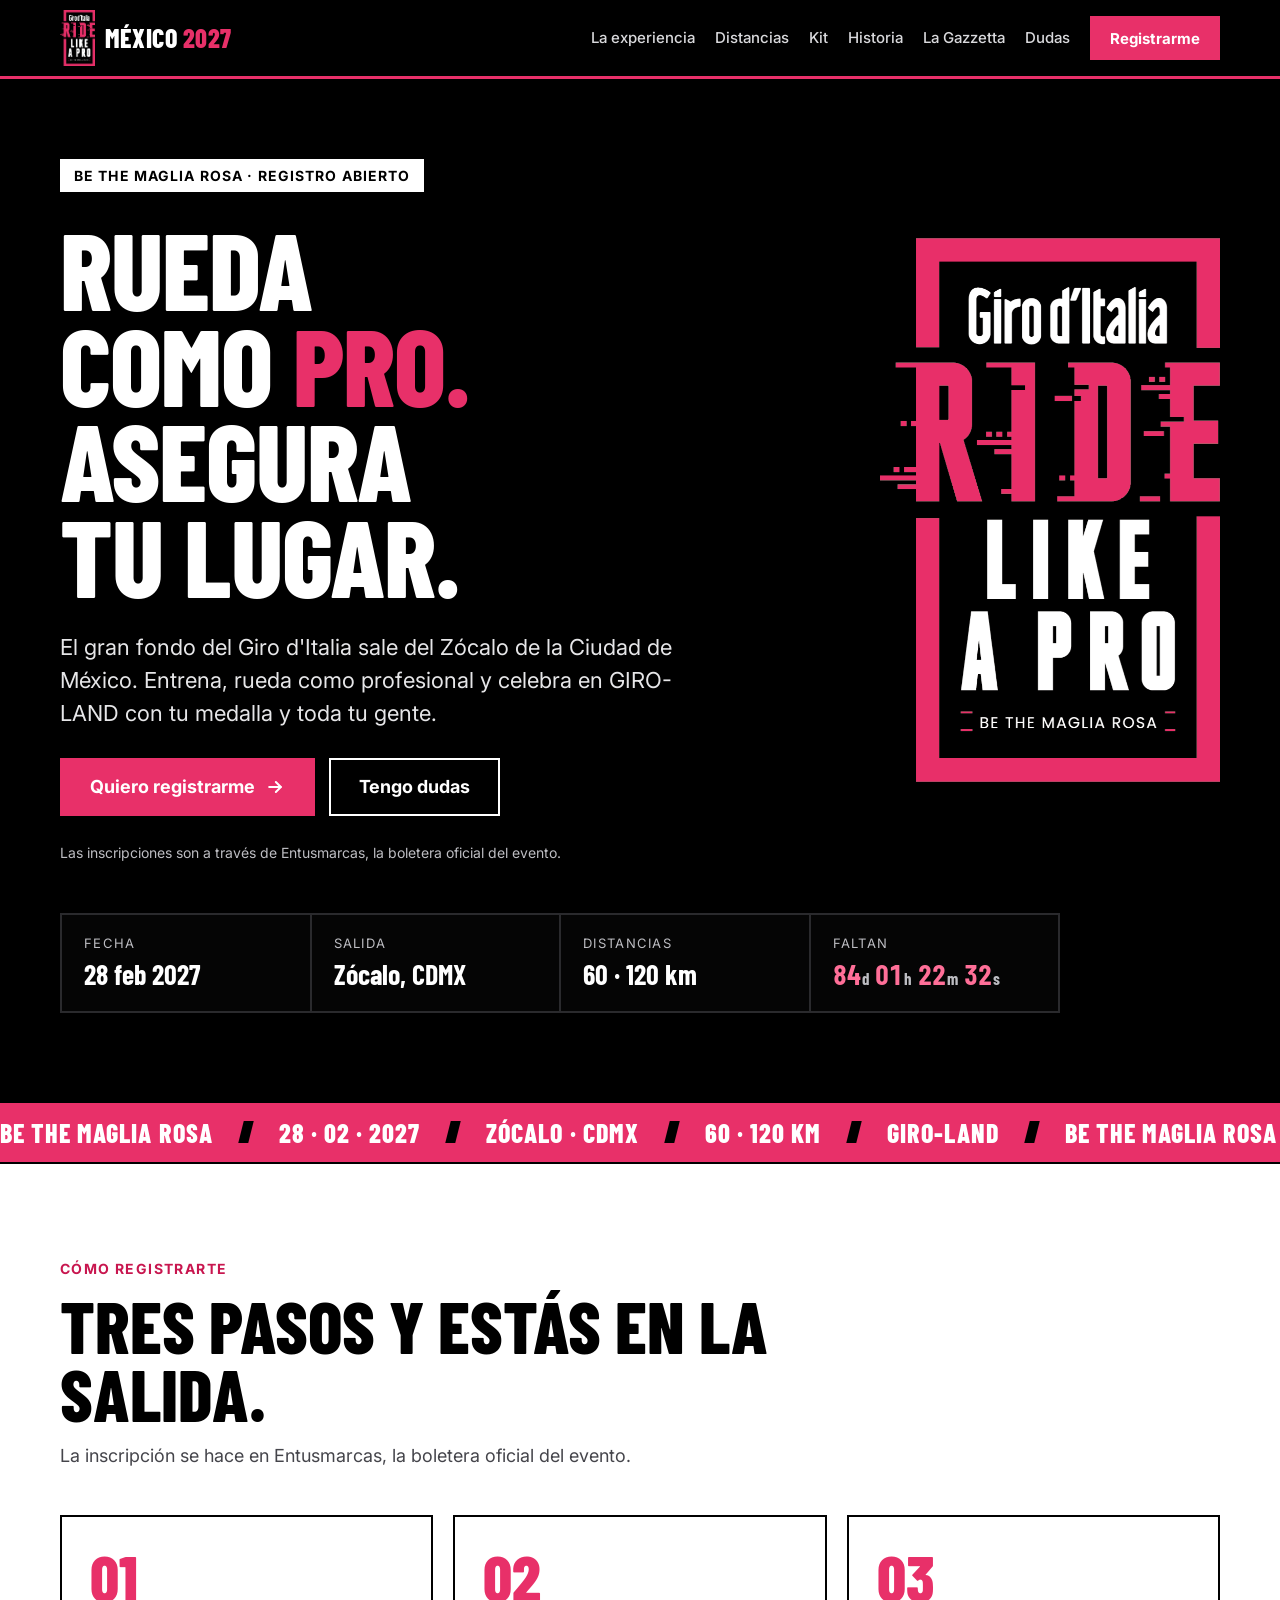
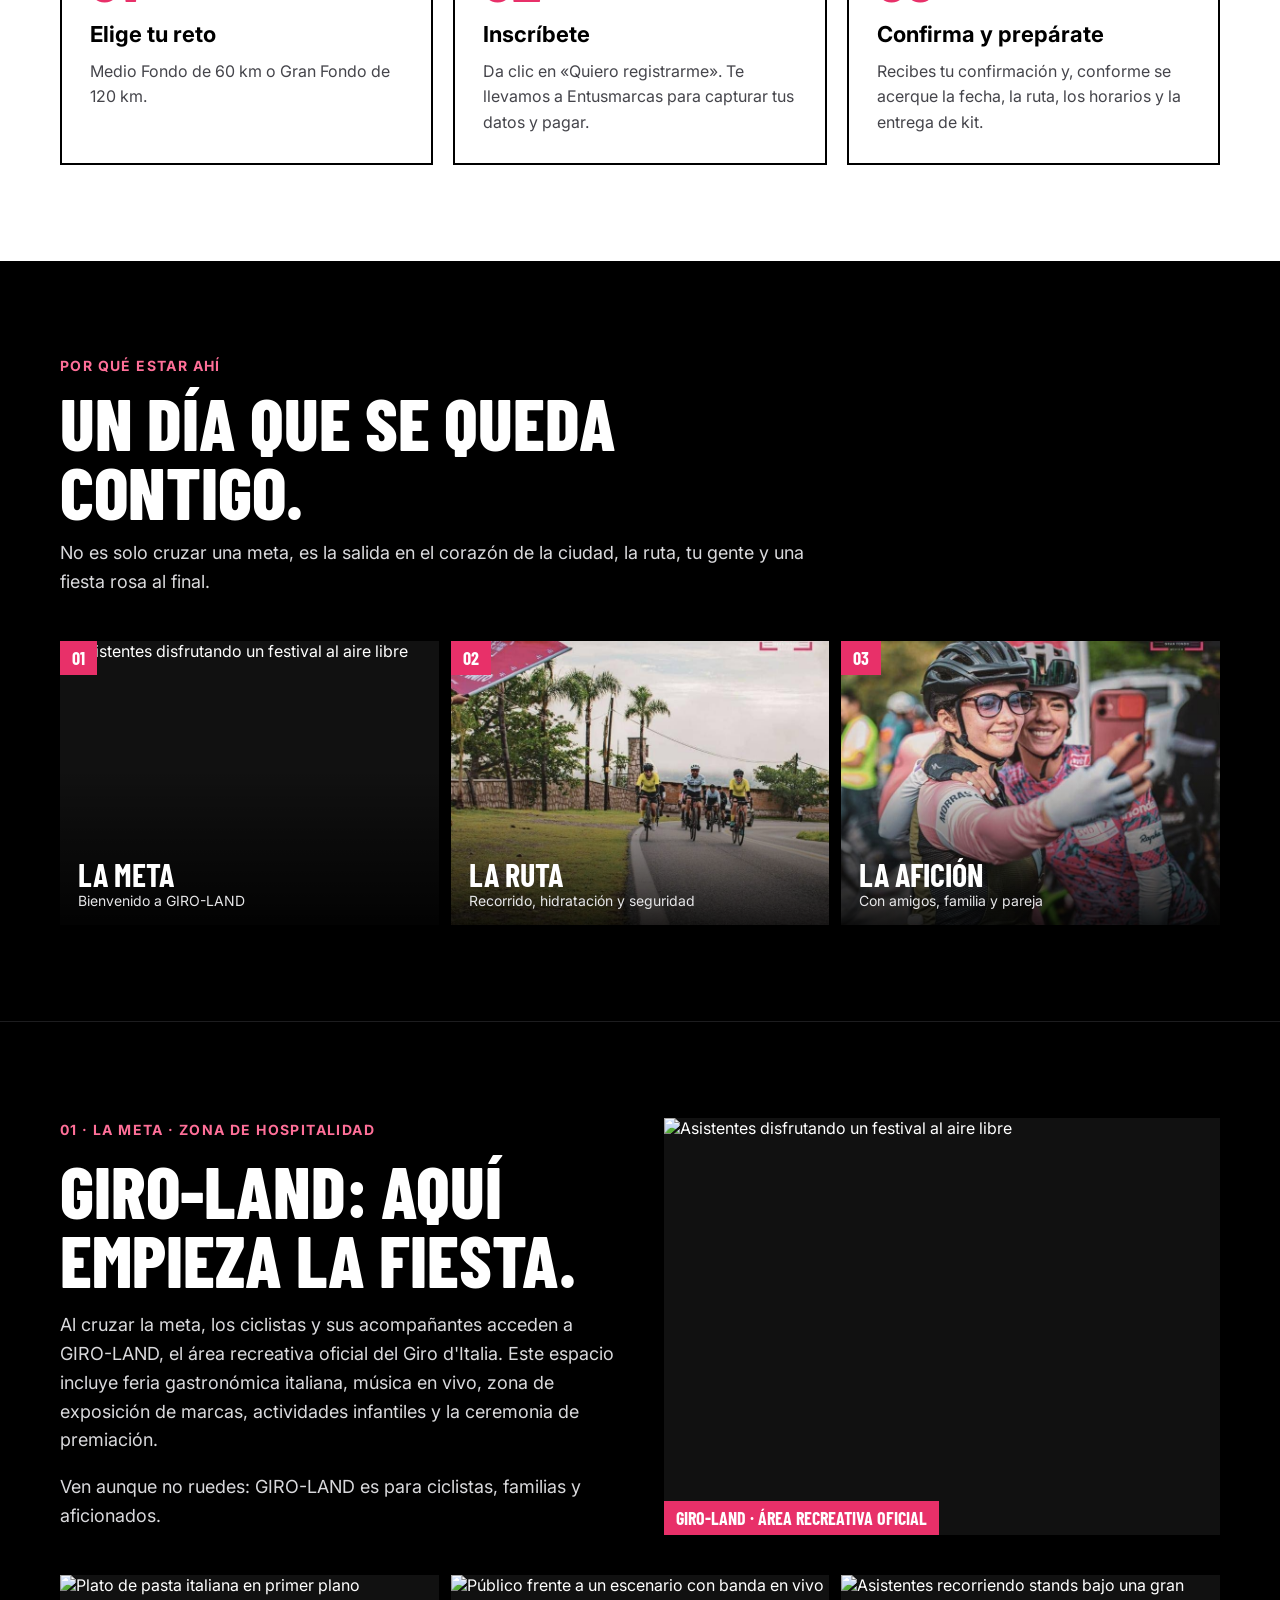
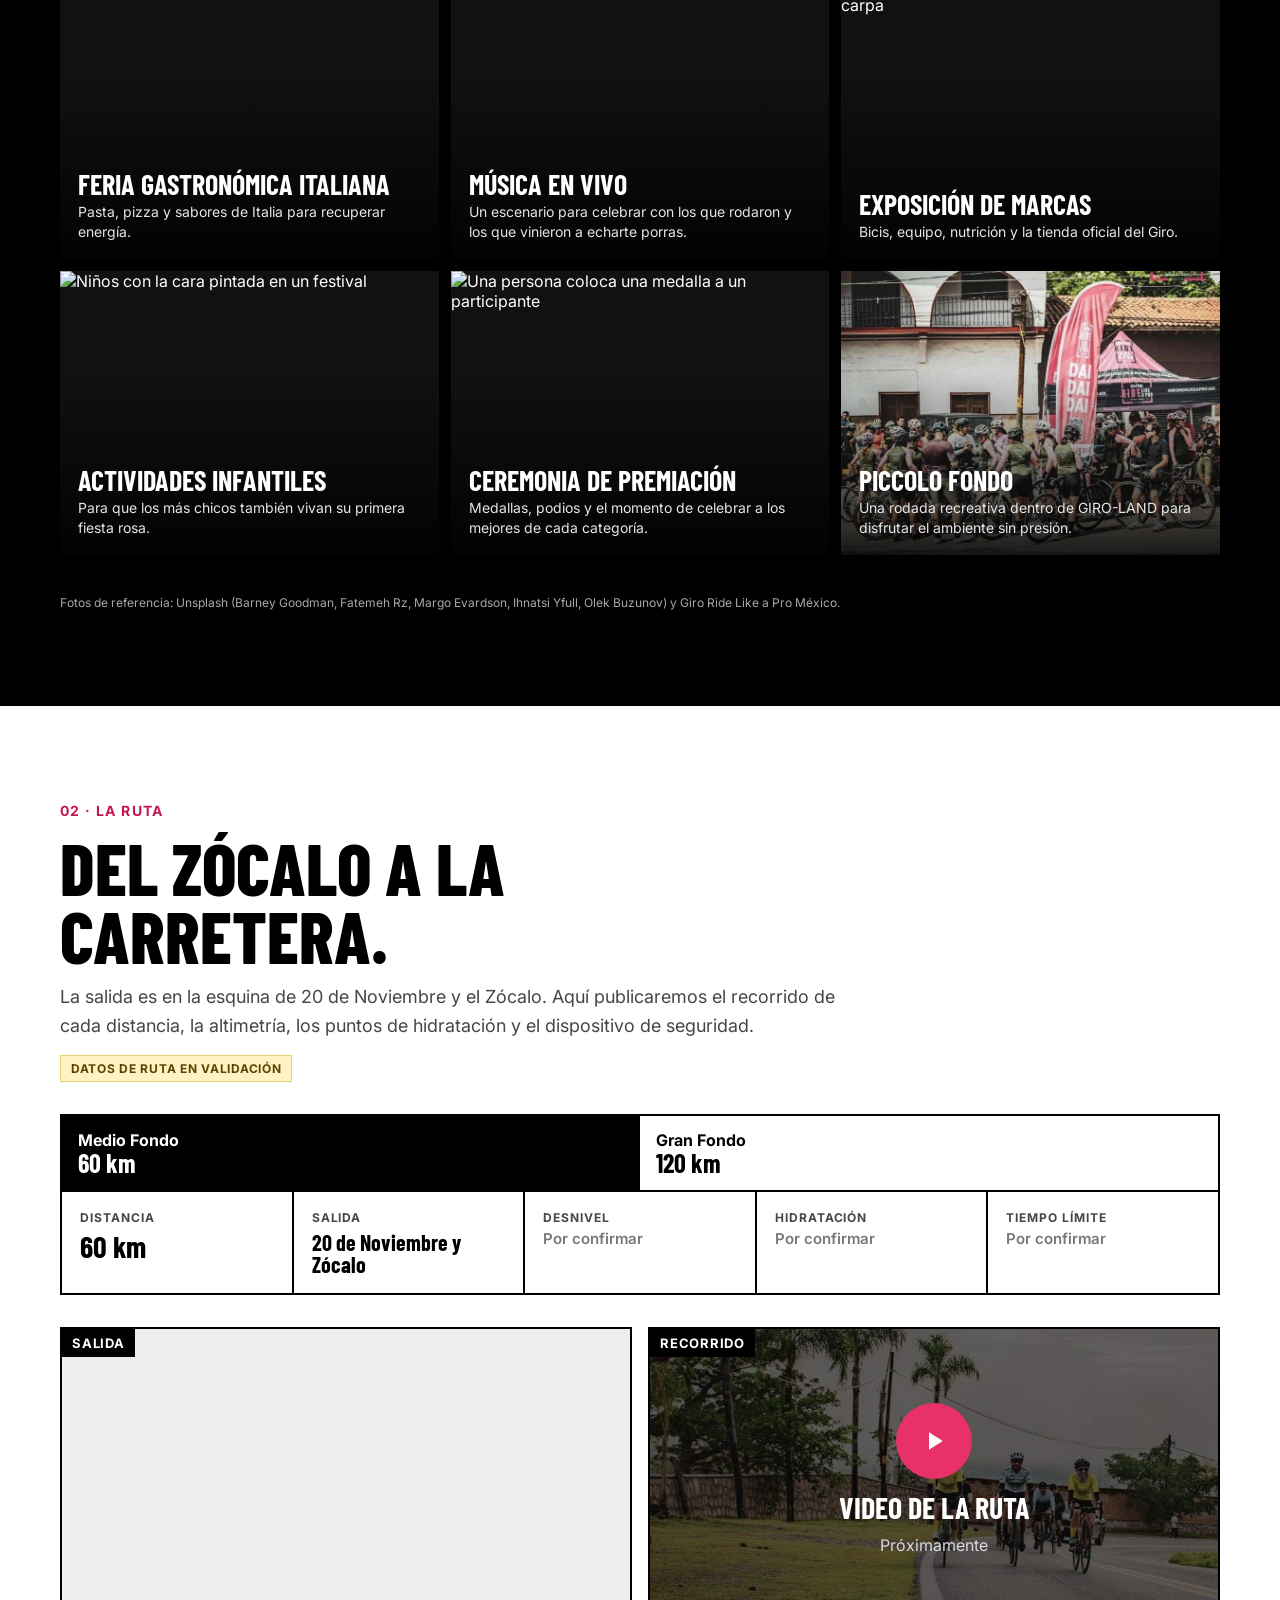
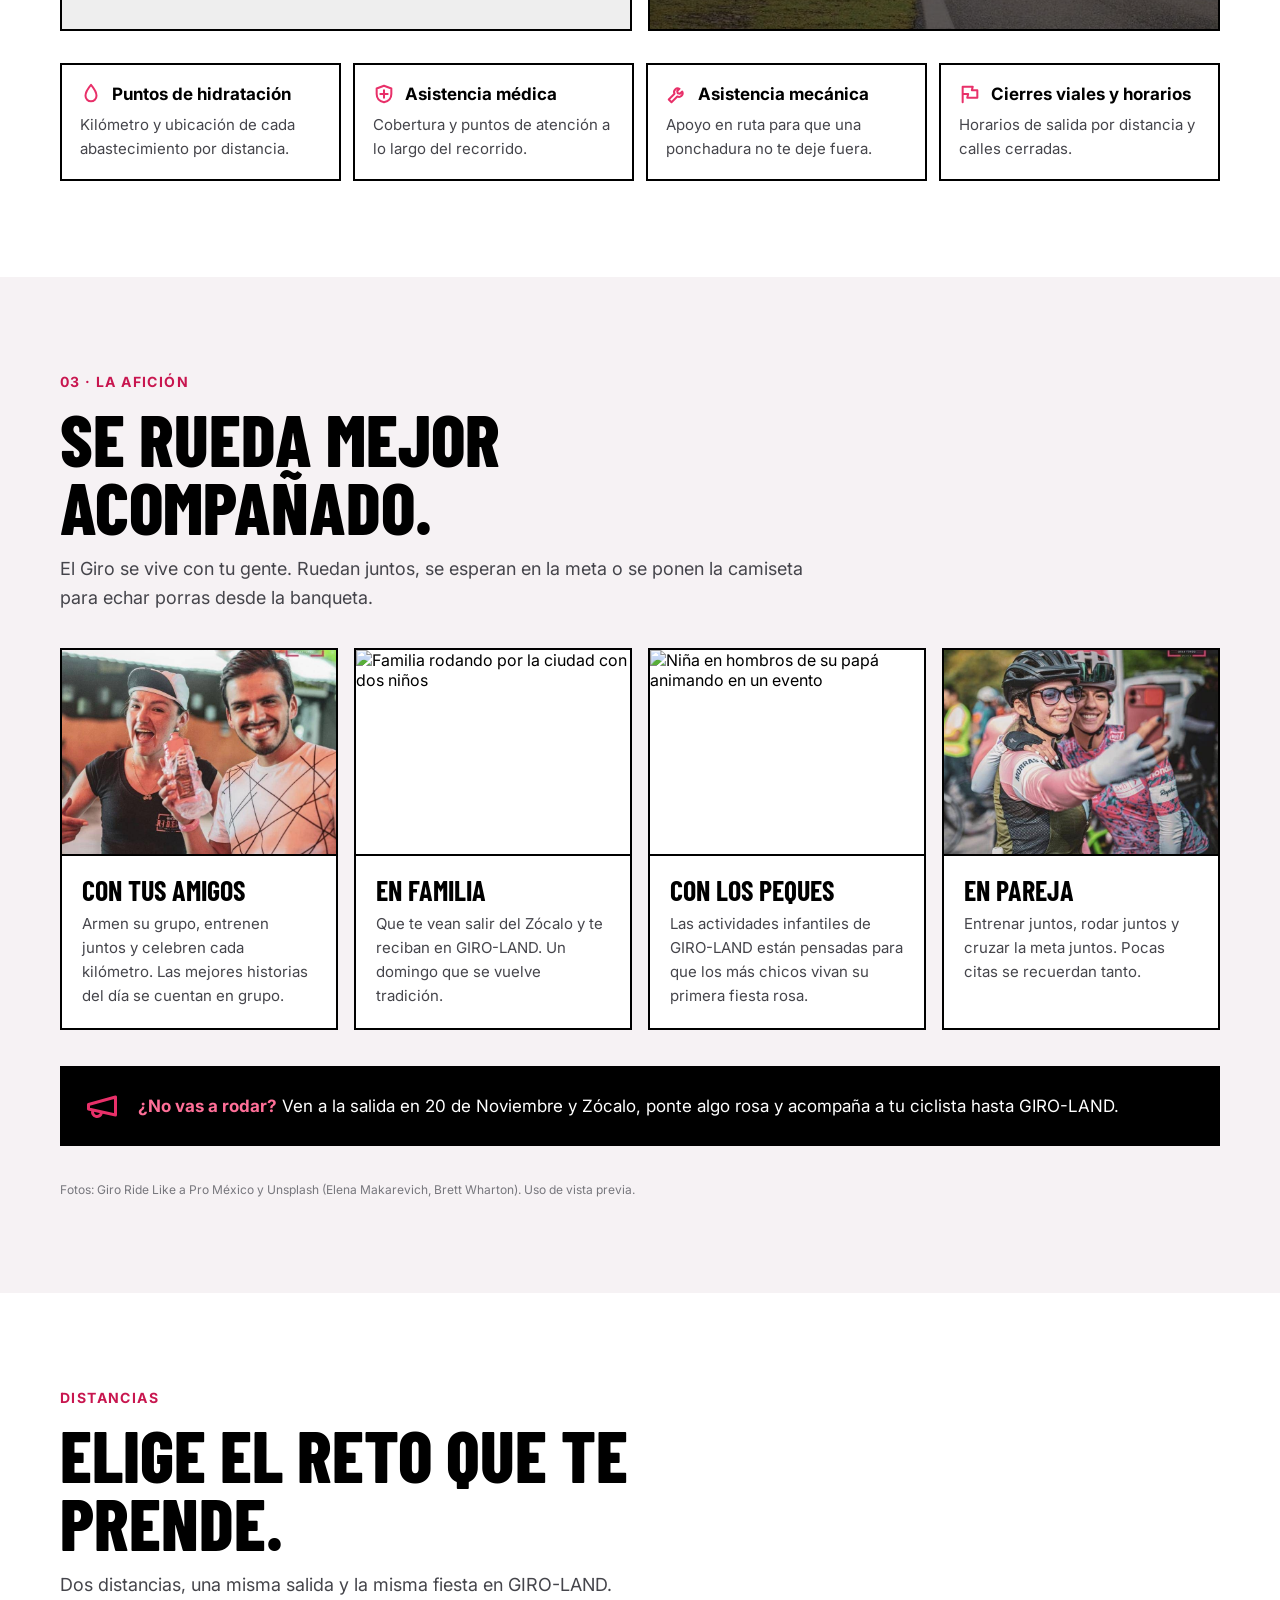
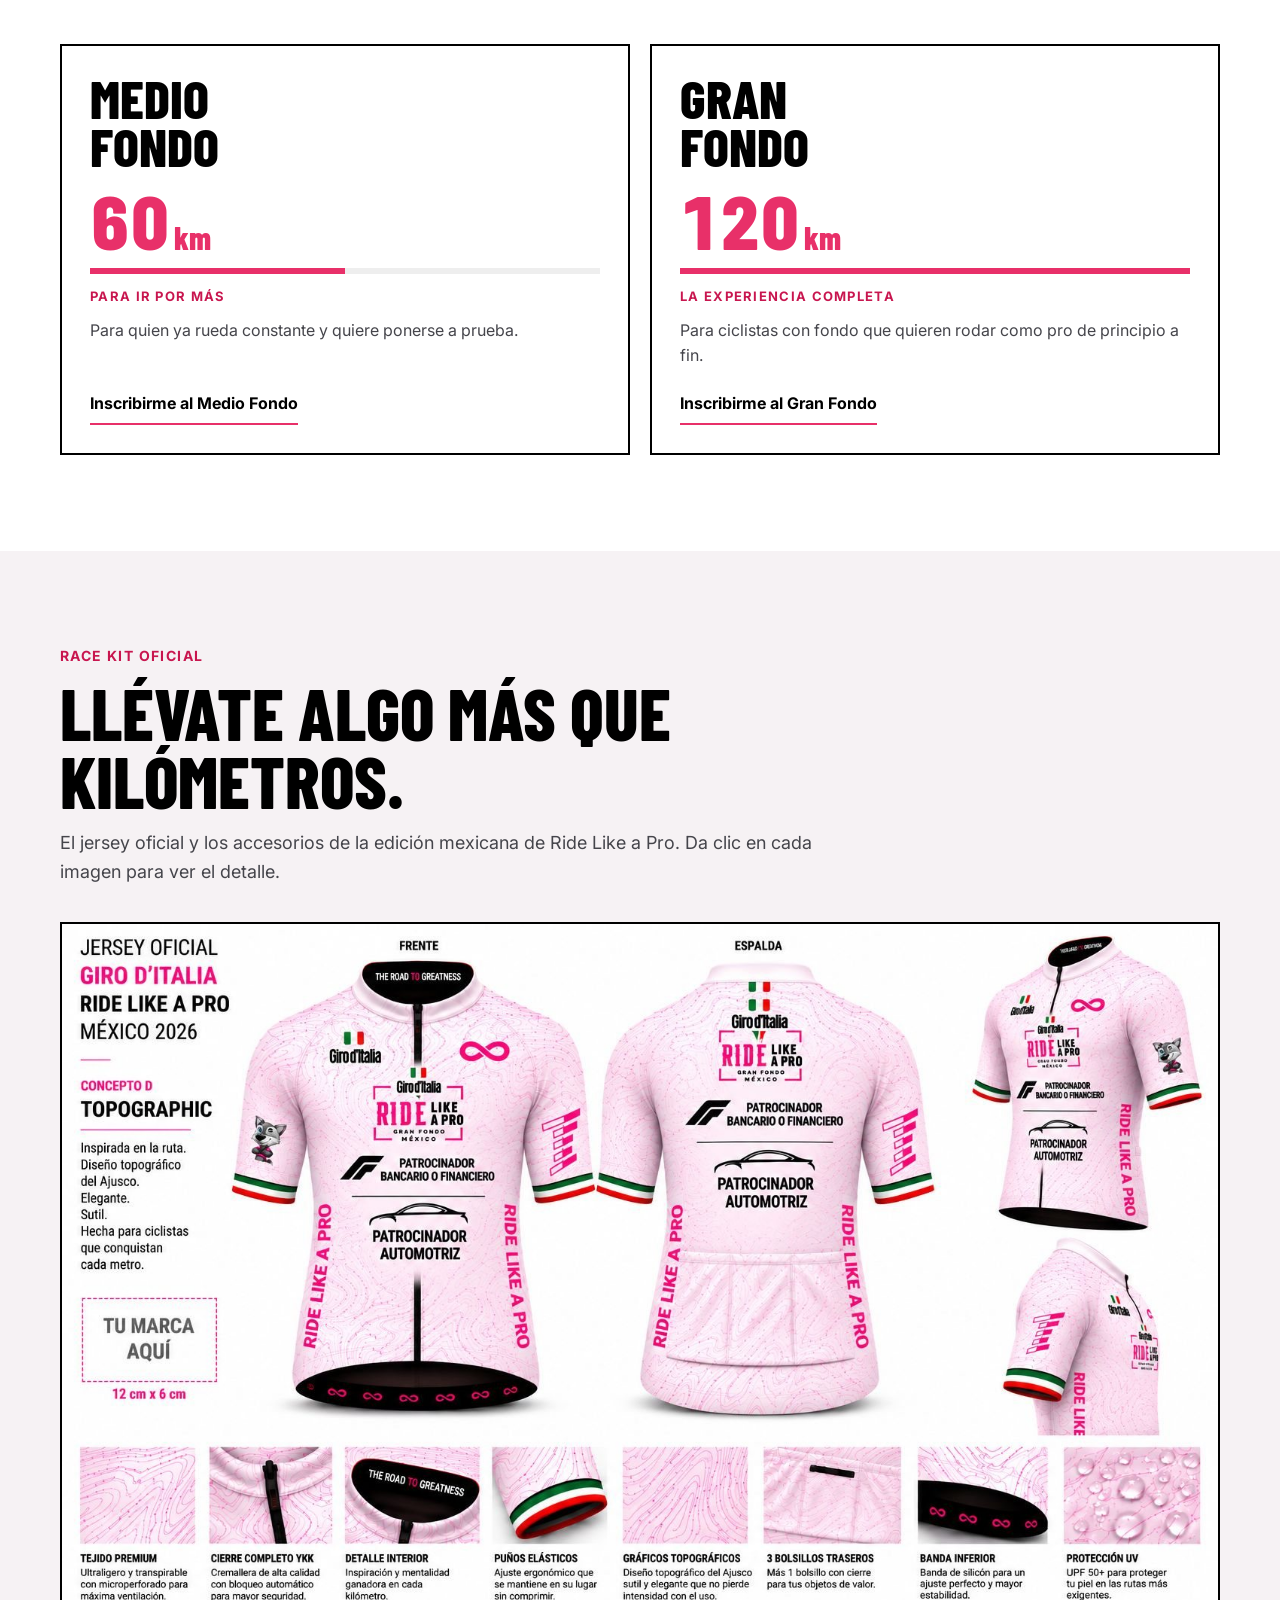
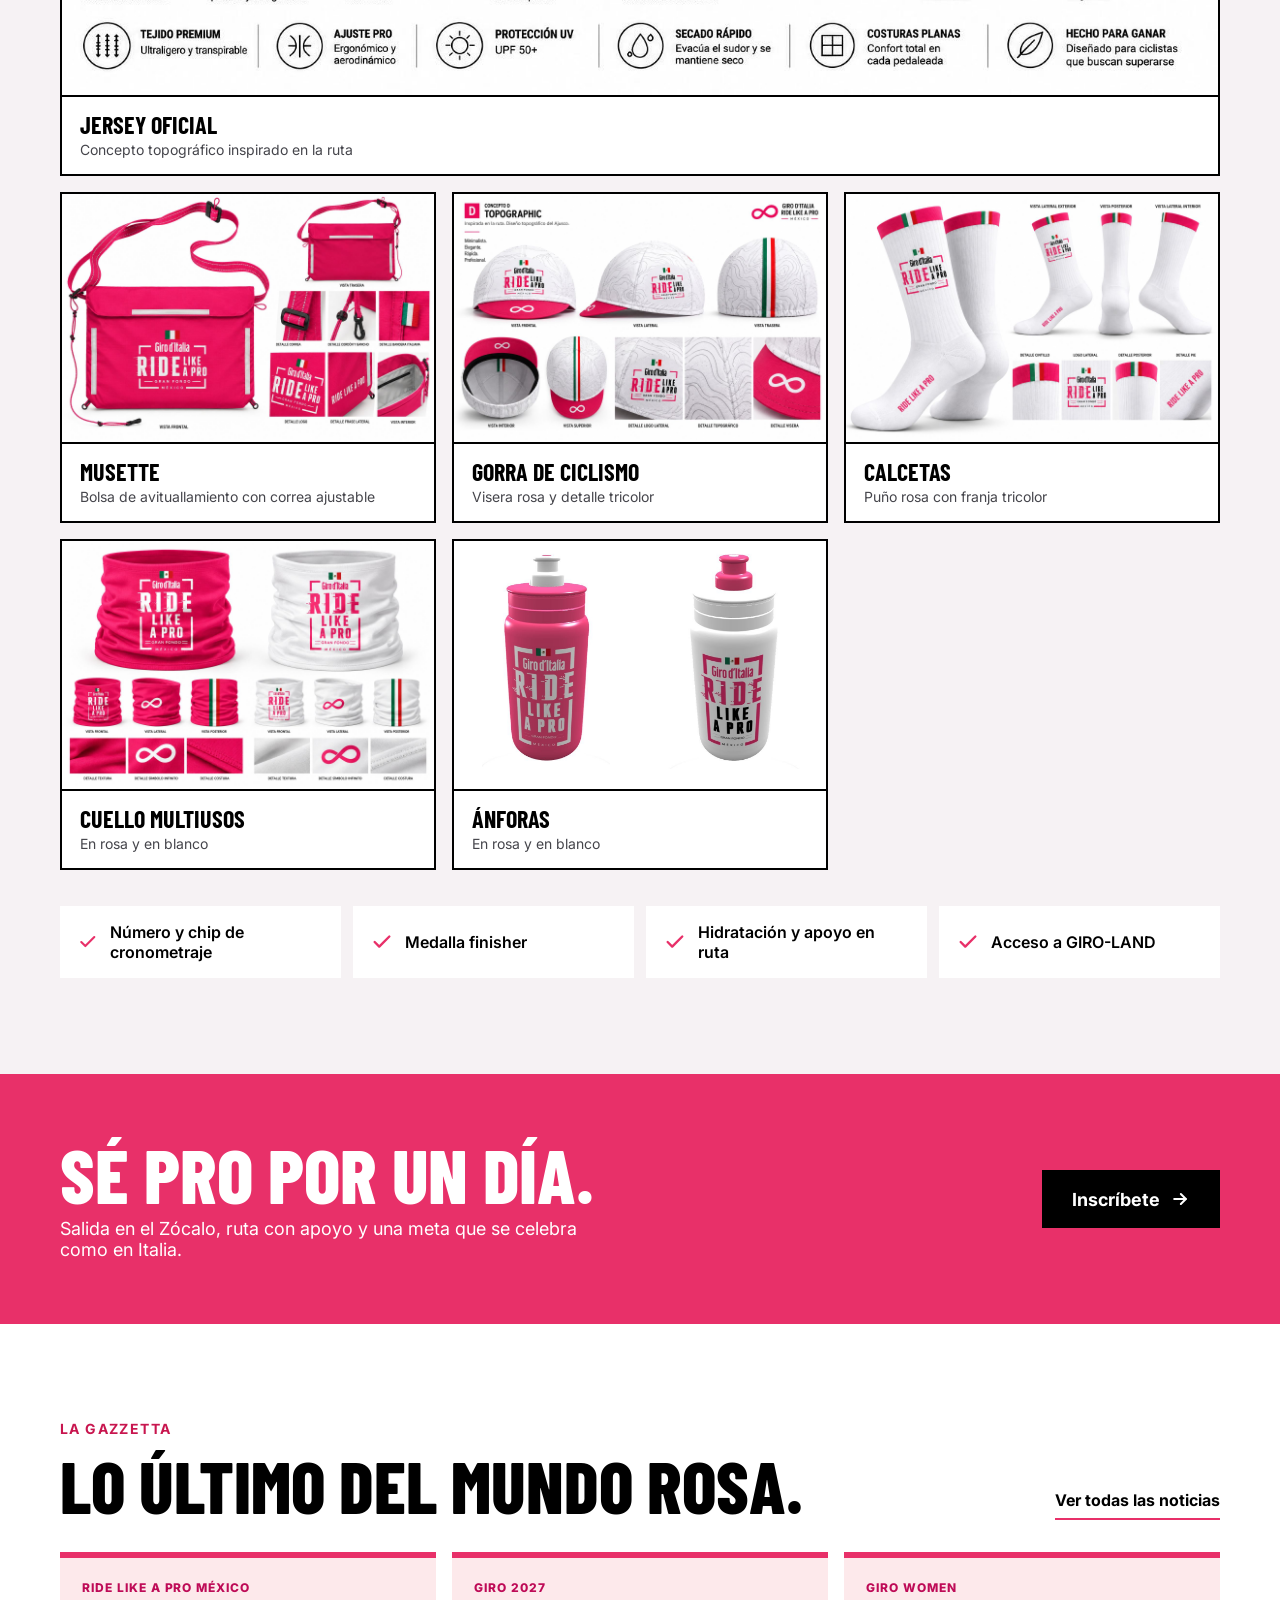
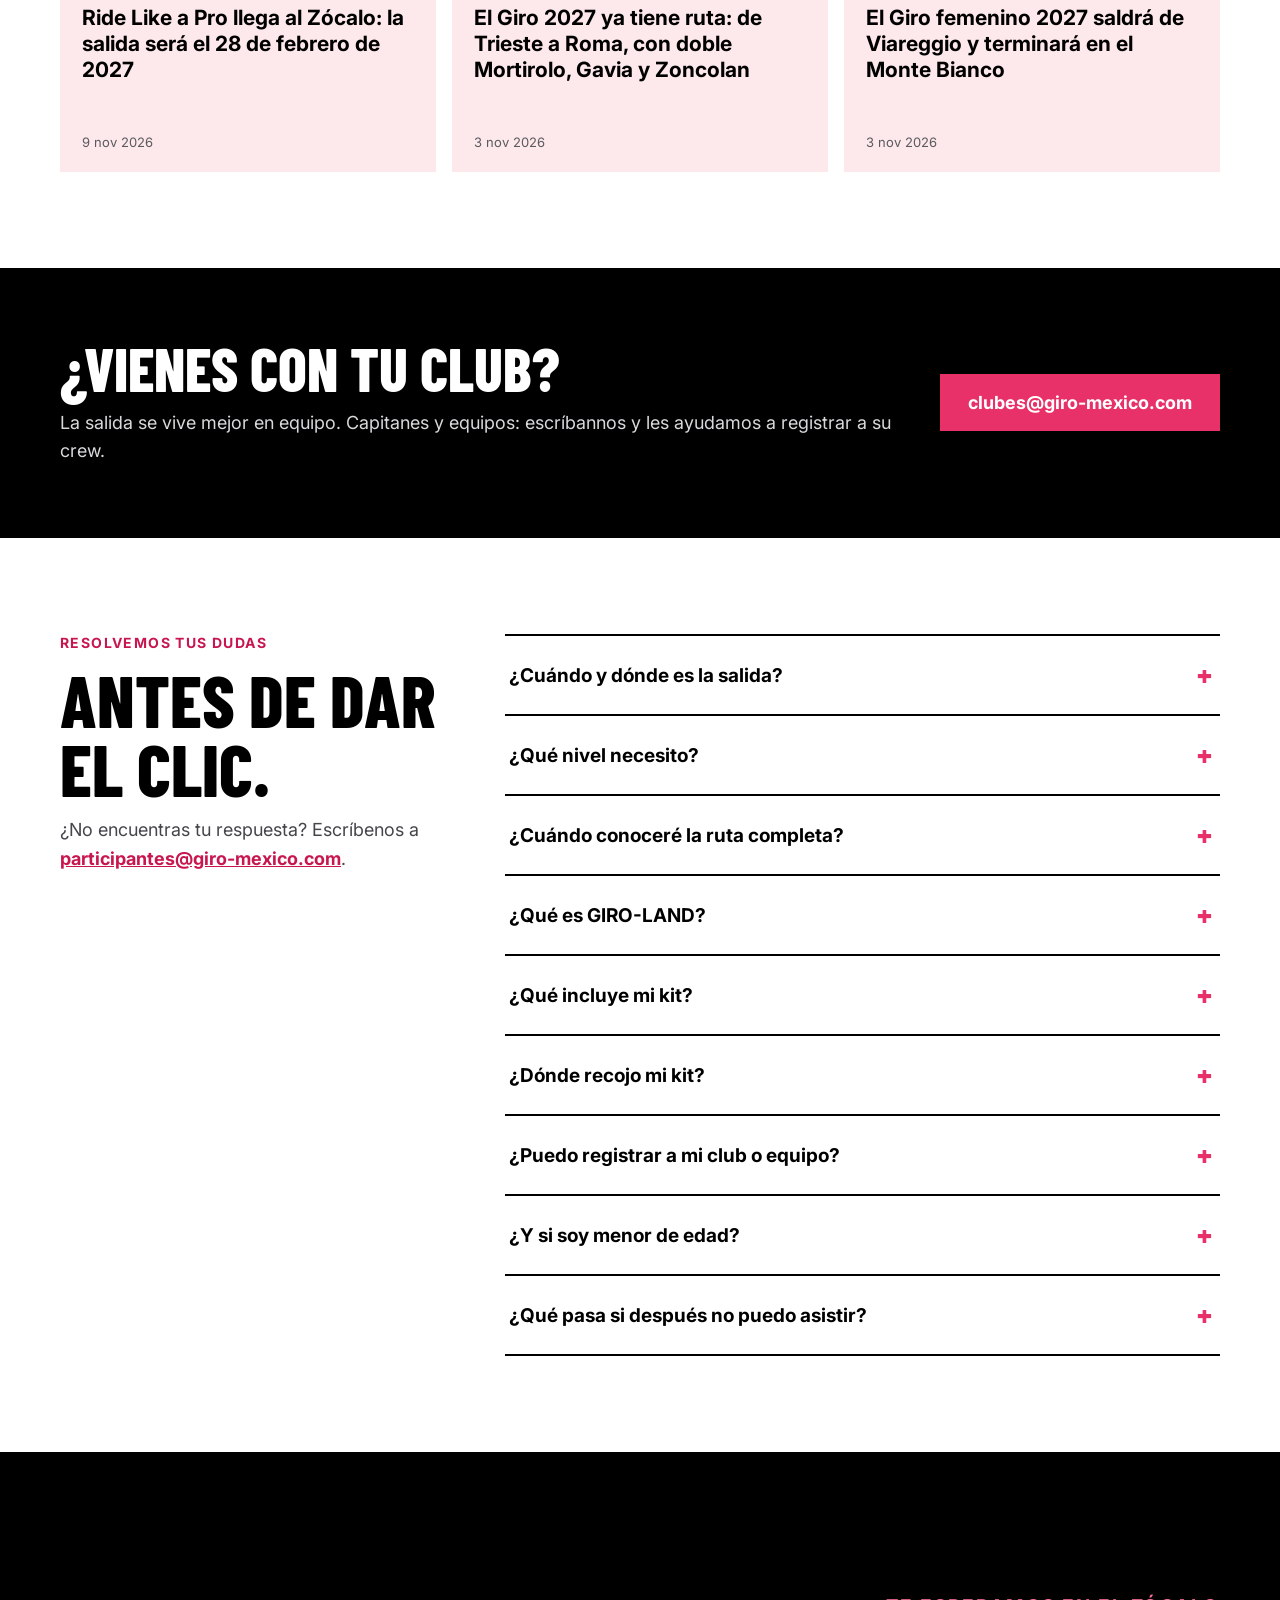
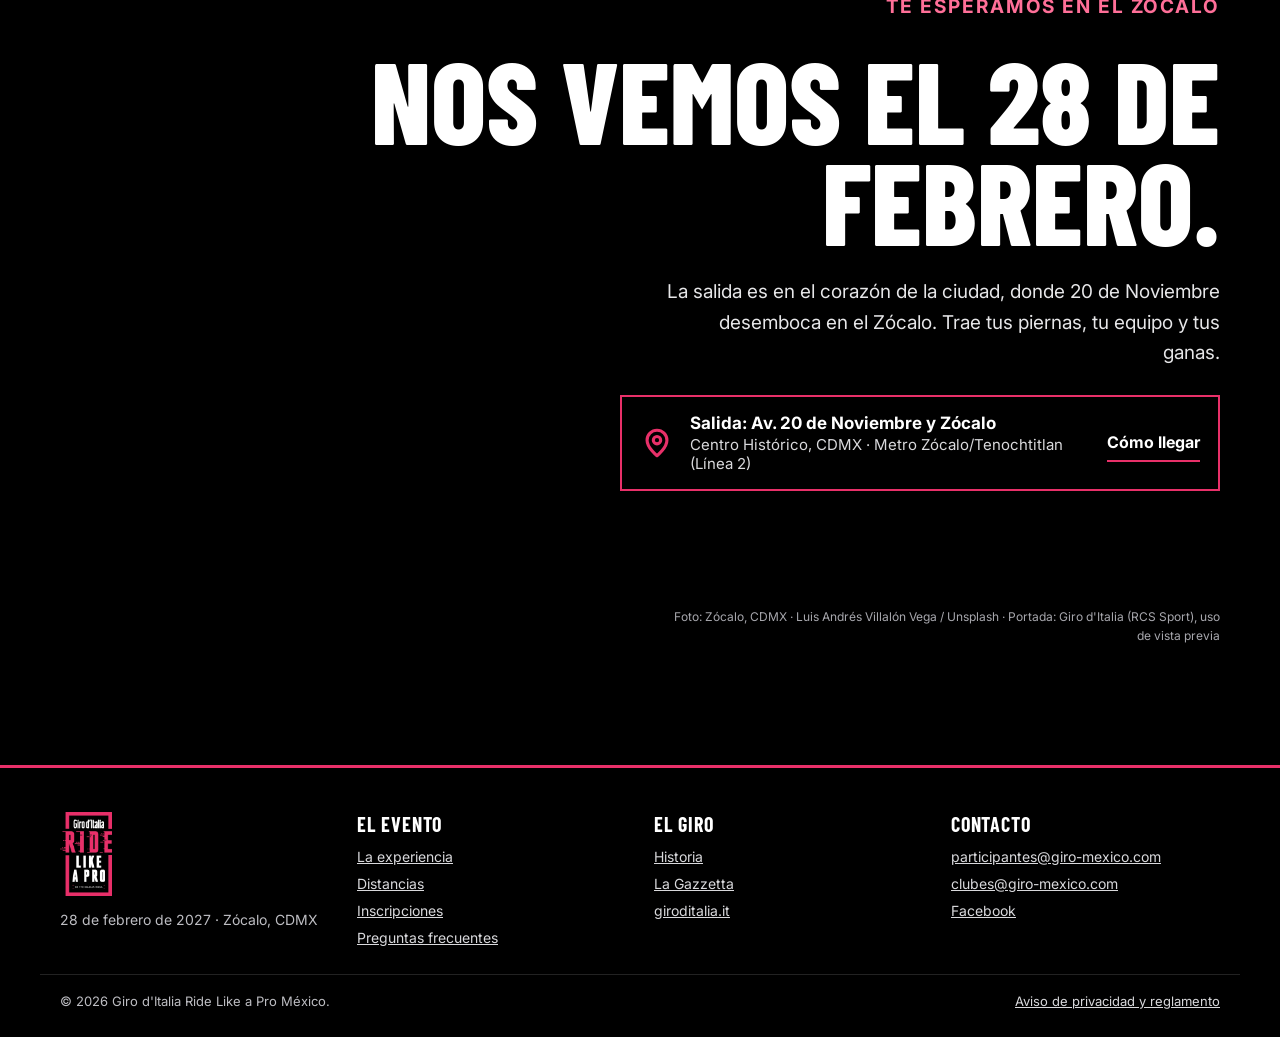
==== index.html @ cdcd6b87 "Comentarios del cliente: GIRO-LAND, boletera única Entusmarcas, distancias 60/120 km, race kit ofici" ====
<!doctype html>
<html lang="es-MX">
<head>
<meta charset="utf-8">
<meta name="viewport" content="width=device-width, initial-scale=1">
<title>Giro d'Italia Ride Like a Pro México 2027 | Gran Fondo en CDMX</title>
<meta name="description" content="Giro d'Italia Ride Like a Pro México: 28 de febrero de 2027, salida en el Zócalo de la CDMX. Medio Fondo 60 km y Gran Fondo 120 km. Llega a GIRO-LAND y vive el Giro como pro.">
<meta name="theme-color" content="#e83069">
<meta property="og:type" content="website">
<meta property="og:locale" content="es_MX">
<meta property="og:title" content="Giro d'Italia Ride Like a Pro México 2027">
<meta property="og:description" content="28 de febrero de 2027 · Salida en el Zócalo, CDMX · 60 y 120 km.">
<meta name="twitter:card" content="summary_large_image">
<link rel="preconnect" href="https://fonts.googleapis.com">
<link rel="preconnect" href="https://fonts.gstatic.com" crossorigin>
<link href="https://fonts.googleapis.com/css2?family=Barlow+Condensed:wght@600;700;800&family=Inter:wght@400;500;600;700&display=swap" rel="stylesheet">
<link rel="stylesheet" href="assets/site.css">
<style>
  /* Hero */
  .hero{position:relative;overflow:hidden;background:#000}
  .hero-bg{position:absolute;inset:-3%;background:url("https://static2.giroditalia.it/wp-content/uploads/2026/05/YYbl8OCrFFc5vSCngwOA_300526-095902-2048x1365.jpg") center/cover no-repeat;animation:kenburns 26s ease-in-out infinite alternate}
  @keyframes kenburns{from{transform:scale(1.08) translate3d(-1%,0,0)}to{transform:scale(1) translate3d(1%,-1%,0)}}
  .hero::before{content:"";position:absolute;inset:0;z-index:1;background:linear-gradient(90deg,rgba(0,0,0,.94) 0%,rgba(0,0,0,.82) 50%,rgba(0,0,0,.6) 100%)}
  @media (max-width:900px){.hero::before{background:rgba(0,0,0,.84)}}
  .speed{position:absolute;inset:0;z-index:2;pointer-events:none;overflow:hidden;-webkit-mask-image:linear-gradient(90deg,transparent 52%,#000 72%);mask-image:linear-gradient(90deg,transparent 52%,#000 72%)}
  @media (max-width:900px){.speed{-webkit-mask-image:linear-gradient(180deg,#000 28%,transparent 40%);mask-image:linear-gradient(180deg,#000 28%,transparent 40%)}}
  .speed span{position:absolute;right:-30%;height:6px;background:var(--pink);opacity:.85;animation:streak linear infinite}
  .speed span.w{background:#fff;opacity:.5;height:3px}
  @keyframes streak{to{transform:translateX(-170vw)}}
  .hero .wrap{position:relative;z-index:3;display:flex;flex-direction:column;gap:28px;padding-top:80px;padding-bottom:88px}
  .hero-grid{display:flex;flex-wrap:wrap;gap:48px;align-items:center}
  .hero-copy{flex:1 1 560px;min-width:0;display:flex;flex-direction:column;gap:28px}
  .hero-logo{flex:0 1 340px;display:flex;justify-content:center}
  .hero-logo img{width:100%;max-width:340px;height:auto;display:block;animation:logoIn 1.1s .35s cubic-bezier(.2,.75,.2,1) both}
  @keyframes logoIn{from{opacity:0;transform:translateX(40px) skewX(-8deg)}to{opacity:1;transform:none}}
  @media (max-width:900px){.hero-logo{order:-1;flex-basis:100%;justify-content:flex-start}.hero-logo img{max-width:150px}}
  .badge{margin:0;align-self:flex-start;background:#fff;color:#000;font-weight:700;font-size:14px;letter-spacing:.08em;text-transform:uppercase;padding:8px 14px}
  .hero h1{font-size:clamp(52px,8.5vw,124px);line-height:.88;max-width:900px;letter-spacing:-.01em}
  .hero h1 .ln{display:block;overflow:hidden}
  .hero h1 .ln>span{display:block;animation:rise .9s cubic-bezier(.2,.75,.2,1) both}
  .hero h1 .ln:nth-child(2)>span{animation-delay:.12s}.hero h1 .ln:nth-child(3)>span{animation-delay:.24s}.hero h1 .ln:nth-child(4)>span{animation-delay:.36s}
  @keyframes rise{from{transform:translateY(105%)}to{transform:none}}
  .hero h1 .pk{color:var(--pink)}
  .hero p.sub{margin:0;font-size:clamp(18px,2.2vw,22px);line-height:1.5;max-width:640px;color:#e6e6e8}
  .row{display:flex;gap:14px;flex-wrap:wrap}
  .note{margin:0;font-size:14px;color:#bdbdc2}
  .facts{display:grid;grid-template-columns:repeat(auto-fit,minmax(150px,1fr));gap:2px;margin-top:24px;background:var(--line);border:2px solid var(--line);max-width:1000px}
  .facts div{background:rgba(0,0,0,.88);padding:20px 22px;display:flex;flex-direction:column;gap:6px}
  .facts small{font-size:13px;text-transform:uppercase;letter-spacing:.1em;color:#bdbdc2}
  .facts strong{font-family:'Barlow Condensed',sans-serif;font-weight:700;font-size:28px;white-space:nowrap}
  .clock{color:var(--pink-light);font-variant-numeric:tabular-nums}
  .clock i{font-style:normal;font-size:.6em;color:#bdbdc2;margin:0 6px 0 1px}

  /* Pasos */
  .steps{list-style:none;margin:0;padding:0;display:grid;grid-template-columns:repeat(auto-fit,minmax(260px,1fr));gap:20px}
  .steps li{border:2px solid #000;padding:28px;display:flex;flex-direction:column;gap:12px}
  .steps li.inv{background:#000;color:#fff}
  .steps .n{font-family:'Barlow Condensed',sans-serif;font-weight:800;font-size:64px;line-height:1;color:var(--pink)}
  .steps h3{margin:0;font-size:22px}
  .steps p{margin:0;font-size:16px;line-height:1.6;color:var(--muted)}
  .steps li.inv p{color:#d9d9dc}

  /* Un día que se queda contigo */
  .trio{display:grid;grid-template-columns:repeat(auto-fit,minmax(260px,1fr));gap:12px}
  .trio a{position:relative;display:block;aspect-ratio:4/3;overflow:hidden;background:#111;color:#fff;text-decoration:none}
  .trio img{width:100%;height:100%;object-fit:cover;display:block;transition:transform .8s cubic-bezier(.2,.75,.2,1)}
  .trio a:hover img{transform:scale(1.07)}
  .trio a::after{content:"";position:absolute;inset:0;background:linear-gradient(180deg,transparent 45%,rgba(0,0,0,.85))}
  .trio span{position:absolute;left:18px;bottom:16px;z-index:1;display:flex;flex-direction:column;gap:2px}
  .trio b{font-family:'Barlow Condensed',sans-serif;font-size:32px;text-transform:uppercase;line-height:1}
  .trio small{font-size:14px;color:#e6e6e8}
  .trio em{position:absolute;top:0;left:0;z-index:1;background:var(--pink);font-style:normal;font-family:'Barlow Condensed',sans-serif;font-weight:700;font-size:18px;padding:6px 12px;text-transform:uppercase}

  .split{display:grid;grid-template-columns:repeat(auto-fit,minmax(min(100%,440px),1fr));gap:48px;align-items:center}
  .stack{display:flex;flex-direction:column;gap:18px}
  .pics{display:grid;grid-template-columns:1.25fr 1fr;gap:10px}
  .pics img{width:100%;height:100%;object-fit:cover;display:block;aspect-ratio:1/1}
  .pics img:first-child{grid-row:span 2;aspect-ratio:auto}
  .pillars{list-style:none;margin:0;padding:0;display:grid;grid-template-columns:repeat(auto-fit,minmax(min(100%,300px),1fr));gap:2px;background:#2a2a2d;border:2px solid #2a2a2d}
  .pillars li{background:#000;padding:20px;display:flex;flex-direction:column;gap:6px}
  .pillars b{font-family:'Barlow Condensed',sans-serif;font-size:22px;text-transform:uppercase;color:#fff;display:flex;gap:10px;align-items:center}
  .pillars span{font-size:15px;line-height:1.55;color:#cfcfd4}
  .pillars svg{flex:0 0 auto}

  /* Ruta */
  .tabs{display:flex;gap:0;border:2px solid #000;flex-wrap:wrap}
  .tabs button{flex:1 1 140px;background:#fff;border:0;border-right:2px solid #000;padding:14px 16px;min-height:52px;font:inherit;font-weight:700;cursor:pointer;text-align:left}
  .tabs button:last-child{border-right:0}
  .tabs button[aria-selected="true"]{background:#000;color:#fff}
  .tabs button small{display:block;font-family:'Barlow Condensed',sans-serif;font-size:26px;line-height:1}
  .stats{display:grid;grid-template-columns:repeat(auto-fit,minmax(150px,1fr));gap:2px;background:#000;border:2px solid #000;border-top:0}
  .stats div{background:#fff;padding:18px;display:flex;flex-direction:column;gap:6px}
  .stats small{font-size:12px;font-weight:700;text-transform:uppercase;letter-spacing:.08em;color:var(--muted)}
  .stats strong{font-family:'Barlow Condensed',sans-serif;font-size:30px;line-height:1}
  .stats strong.tbd{font-family:Inter,sans-serif;font-size:15px;color:#77777d;font-weight:600}
  .media2{display:grid;grid-template-columns:repeat(auto-fit,minmax(min(100%,380px),1fr));gap:16px}
  .map{border:2px solid #000;min-height:300px;background:#eee;position:relative}
  .map iframe{width:100%;height:100%;min-height:300px;border:0;display:block}
  .map figcaption,.video figcaption{position:absolute;left:0;top:0;background:#000;color:#fff;font-size:13px;font-weight:700;padding:6px 10px;text-transform:uppercase;letter-spacing:.06em}
  .video{position:relative;margin:0;min-height:300px;border:2px solid #000;background:#000 url("img/fb-ruta.jpg") center/cover;display:flex;align-items:center;justify-content:center}
  .video::before{content:"";position:absolute;inset:0;background:rgba(0,0,0,.6)}
  .video div{position:relative;color:#fff;text-align:center;display:flex;flex-direction:column;gap:10px;align-items:center;padding:20px}
  .video .play{width:76px;height:76px;border-radius:50%;background:var(--pink);display:flex;align-items:center;justify-content:center}
  .checks{list-style:none;margin:0;padding:0;display:grid;grid-template-columns:repeat(auto-fit,minmax(240px,1fr));gap:12px}
  .checks li{border:2px solid #000;padding:18px;display:flex;flex-direction:column;gap:8px}
  .checks b{display:flex;gap:10px;align-items:center;font-size:17px}

  /* Afición */
  .crew{display:grid;grid-template-columns:repeat(auto-fit,minmax(240px,1fr));gap:16px}
  .crew article{background:#fff;border:2px solid #000;display:flex;flex-direction:column}
  .crew img{width:100%;aspect-ratio:4/3;object-fit:cover;display:block;border-bottom:2px solid #000}
  .crew div{padding:20px;display:flex;flex-direction:column;gap:8px}
  .crew h3{margin:0;font-family:'Barlow Condensed',sans-serif;font-size:28px;text-transform:uppercase;line-height:1}
  .crew p{margin:0;font-size:15px;line-height:1.6;color:var(--muted)}
  .cheer{display:flex;gap:18px;align-items:center;flex-wrap:wrap;background:#000;color:#fff;padding:22px 24px}
  .cheer p{margin:0;flex:1 1 320px;font-size:17px;line-height:1.55}
  .cheer b{color:var(--pink-light)}

  /* Distancias */
  .dist{display:grid;grid-template-columns:repeat(auto-fit,minmax(260px,1fr));gap:20px}
  .dist article{border:2px solid #000;padding:28px;display:flex;flex-direction:column;gap:14px;background:#fff;transition:background .25s,color .25s,transform .25s}
  .dist article:hover{background:#000;color:#fff;transform:translateY(-6px)}
  .dist article:hover p{color:#d9d9dc}.dist article:hover .tag{color:var(--pink-light)}.dist article:hover a{color:#fff}.dist article:hover .bar{background:#262628}
  .dist h3{margin:0;font-family:'Barlow Condensed',sans-serif;font-weight:800;font-size:clamp(40px,4.4vw,54px);line-height:.9;text-transform:uppercase}
  .dist .km{font-family:'Barlow Condensed',sans-serif;font-weight:800;font-size:clamp(60px,6vw,84px);line-height:.9;color:var(--pink);font-variant-numeric:tabular-nums;white-space:nowrap}
  .dist .km small{font-size:.42em;color:inherit;margin-left:4px}
  .dist .bar{height:6px;background:#eee;position:relative;overflow:hidden}
  .dist .bar i{position:absolute;inset:0 auto 0 0;width:0;background:var(--pink);transition:width 1.4s cubic-bezier(.2,.75,.2,1)}
  .dist .tag{font-size:13px;font-weight:700;text-transform:uppercase;letter-spacing:.1em;color:var(--pink-text)}
  .dist p{margin:0;font-size:16px;line-height:1.6;color:var(--muted);flex:1 1 auto}
  .dist a{color:#000;font-weight:700;text-decoration:none;border-bottom:2px solid var(--pink);align-self:flex-start;padding:10px 0}

  /* Kit */
  .goods{display:grid;grid-template-columns:repeat(auto-fit,minmax(220px,1fr));gap:16px}
  .goods figure{margin:0;background:#fff;border:2px solid #000;display:flex;flex-direction:column;overflow:hidden}
  .goods .ph{aspect-ratio:1/1;overflow:hidden;background:#111;display:flex;align-items:center;justify-content:center}
  .goods .ph img{width:100%;height:100%;object-fit:cover;display:block;transition:transform .8s cubic-bezier(.2,.75,.2,1)}
  .goods .ph.white{background:#fff}.goods .ph.white img{object-fit:contain;padding:18px}
  .goods figure:hover img{transform:scale(1.06)}
  .goods figcaption{padding:16px 18px;display:flex;flex-direction:column;gap:4px;border-top:2px solid #000}
  .goods b{font-family:'Barlow Condensed',sans-serif;font-size:24px;text-transform:uppercase;line-height:1}
  .goods span{font-size:14px;color:var(--muted)}
  .goods{grid-template-columns:repeat(auto-fit,minmax(min(100%,300px),1fr))}
  .goods .ph{aspect-ratio:3/2;background:#fff;display:flex;align-items:center;justify-content:center;gap:4px}
  .goods .ph img{object-fit:contain}
  .goods .feat{grid-column:1/-1}
  .goods .feat .ph{aspect-ratio:auto}
  .goods .feat .ph img{height:auto}
  .goods .duo .ph a{height:100%;flex:1 1 0;display:flex;justify-content:center}
  .goods .duo .ph img{width:auto;max-width:100%;height:92%;padding:0}
  .gl-wide{margin:0;position:relative;overflow:hidden;aspect-ratio:4/3;background:#111}
  .gl-wide img{width:100%;height:100%;object-fit:cover;display:block}
  .gl-wide figcaption{position:absolute;left:0;bottom:0;background:var(--pink);color:#fff;font-family:'Barlow Condensed',sans-serif;font-weight:700;font-size:18px;text-transform:uppercase;padding:6px 12px}
  .gl-grid{display:grid;grid-template-columns:repeat(auto-fit,minmax(min(100%,300px),1fr));gap:12px}
  .gl-tile{margin:0;position:relative;overflow:hidden;aspect-ratio:4/3;background:#111}
  .gl-tile img{width:100%;height:100%;object-fit:cover;display:block;transition:transform .8s cubic-bezier(.2,.75,.2,1)}
  .gl-tile:hover img{transform:scale(1.07)}
  .gl-tile::after{content:"";position:absolute;inset:0;background:linear-gradient(180deg,transparent 35%,rgba(0,0,0,.88))}
  .gl-tile figcaption{position:absolute;left:18px;right:18px;bottom:16px;z-index:1;display:flex;flex-direction:column;gap:4px}
  .gl-tile b{font-family:'Barlow Condensed',sans-serif;font-size:28px;text-transform:uppercase;line-height:1;color:#fff}
  .gl-tile span{font-size:14px;line-height:1.45;color:#e6e6e8}
  .incl{list-style:none;margin:0;padding:0;display:grid;grid-template-columns:repeat(auto-fit,minmax(220px,1fr));gap:12px}
  .incl li{background:#fff;padding:16px 18px;display:flex;gap:12px;align-items:center;font-size:16px;font-weight:600}

  /* Banda pro por un día */
  .proday{background:var(--pink);color:#fff;position:relative;overflow:hidden}
  .proday .wrap{display:flex;gap:28px;align-items:center;justify-content:space-between;flex-wrap:wrap;padding-top:64px;padding-bottom:64px}
  .proday h2{font-size:clamp(40px,6vw,76px)}
  .proday p{margin:8px 0 0;font-size:18px;max-width:560px}

  /* Gaceta teaser */
  .news{display:grid;grid-template-columns:repeat(auto-fit,minmax(260px,1fr));gap:16px}
  .news a{display:flex;flex-direction:column;gap:10px;background:var(--paper);border-top:6px solid var(--pink);padding:22px;color:#000;text-decoration:none;min-height:220px;transition:transform .25s}
  .news a:hover{transform:translateY(-4px)}
  .news .k{font-size:12px;font-weight:800;letter-spacing:.08em;text-transform:uppercase;color:#be0b57}
  .news h3{margin:0;font-family:'Noto Sans',Inter,sans-serif;font-size:21px;line-height:1.25}
  .news time{margin-top:auto;font-size:13px;color:#5a5a60}

  /* Clubes */
  .clubs{background:#000;color:#fff}
  .clubs .wrap{display:flex;gap:32px;flex-wrap:wrap;align-items:center;justify-content:space-between;padding-top:72px;padding-bottom:72px}
  .clubs .txt{flex:1 1 520px;display:flex;flex-direction:column;gap:12px}
  .clubs h2{font-size:clamp(36px,5vw,60px)}
  .clubs p{margin:0;font-size:18px;line-height:1.6;color:#d9d9dc}
  .clubs a.mail{background:var(--pink);color:#fff;text-decoration:none;font-weight:700;font-size:18px;padding:18px 28px;min-height:56px;display:inline-flex;align-items:center;word-break:break-all}

  /* FAQ */
  .faq .wrap{display:flex;gap:48px;flex-wrap:wrap;align-items:flex-start}
  .faq .head{flex:1 1 320px}
  .faq .list{flex:2 1 560px;min-width:0;border-top:2px solid #000}
  details{border-bottom:2px solid #000}
  summary{list-style:none;cursor:pointer;display:flex;justify-content:space-between;align-items:center;gap:16px;padding:22px 4px;min-height:64px;font-size:19px;font-weight:700}
  summary::-webkit-details-marker{display:none}
  summary:hover{background:var(--soft)}
  summary .sign{font-family:'Barlow Condensed',sans-serif;font-size:34px;line-height:1;color:var(--pink);width:24px;text-align:center;flex:0 0 auto}
  summary .sign::before{content:'+'}
  details[open] summary .sign::before{content:'–'}
  details p{margin:0;padding:0 4px 24px;font-size:17px;line-height:1.65;color:var(--muted);max-width:720px}

  /* Cierre */
  .final{position:relative;overflow:hidden;background:#000}
  .final-bg{position:absolute;inset:-6% 0;background:url("https://images.unsplash.com/photo-1645921441624-3d8f9098a2a5?w=2000&q=75&auto=format&fit=crop") center 40%/cover no-repeat;will-change:transform}
  .final::before{content:"";position:absolute;inset:0;z-index:1;background:linear-gradient(270deg,rgba(0,0,0,.92) 0%,rgba(0,0,0,.7) 48%,rgba(0,0,0,.15) 100%)}
  @media (max-width:900px){.final::before{background:rgba(0,0,0,.76)}}
  .final .wrap{position:relative;z-index:2;display:flex;flex-direction:column;gap:26px;align-items:flex-end;text-align:right;padding-top:140px;padding-bottom:120px}
  .final h2{font-size:clamp(48px,9vw,120px);line-height:.88;max-width:900px}
  .final p{margin:0;font-size:19px;line-height:1.6;max-width:560px;color:#e6e6e8}
  .final .btn{font-size:20px;padding:20px 34px;min-height:60px}
  .final p.photo-credit{font-size:12px;color:#a7a7ad}
  .place{display:flex;align-items:center;gap:16px;background:rgba(0,0,0,.72);border:2px solid var(--pink);padding:16px 18px;text-align:left;max-width:600px;flex-wrap:wrap}
  .place div{display:flex;flex-direction:column;gap:2px;flex:1 1 260px}
  .place strong{font-size:17px}
  .place span{font-size:15px;color:#d9d9dc}
  .place a{color:#fff;font-weight:700;text-decoration:none;border-bottom:2px solid var(--pink);padding:8px 0}
</style>
</head>
<body>

<header class="site">
  <div class="wrap">
    <a class="logo" href="index.html"><img src="brand/ride-like-a-pro-white.png" width="664" height="1063" alt="Giro d'Italia Ride Like a Pro"><span>México <b>2027</b></span></a>
    <button class="menu-btn" type="button" aria-label="Abrir menú" aria-expanded="false" aria-controls="nav"><svg aria-hidden="true" width="24" height="24" viewBox="0 0 24 24" fill="none" stroke="currentColor" stroke-width="2.4" stroke-linecap="round"><path d="M4 7h16M4 12h16M4 17h16"/></svg></button>
    <nav class="main" id="nav" aria-label="Principal">
      <a class="link" href="#experiencia">La experiencia</a>
      <a class="link" href="#distancias">Distancias</a>
      <a class="link" href="#kit">Kit</a>
      <a class="link" href="historia.html">Historia</a>
      <a class="link" href="gaceta.html">La Gazzetta</a>
      <a class="link" href="#dudas">Dudas</a>
      <a class="btn" href="https://www.entusmarcas.com/" target="_blank" rel="noopener">Registrarme</a>
    </nav>
  </div>
  <div class="progress" aria-hidden="true"><span id="progBar"></span><em id="progKm">KM 0</em></div>
</header>

<main>
  <section id="inicio" class="hero dark">
    <div class="hero-bg" aria-hidden="true"></div>
    <div class="speed" id="speed" aria-hidden="true"></div>
    <div class="wrap">
      <div class="hero-grid">
        <div class="hero-copy">
          <p class="badge">Be the Maglia Rosa · Registro abierto</p>
          <h1 class="display" aria-label="Rueda como pro. Asegura tu lugar."><span class="ln" aria-hidden="true"><span>Rueda</span></span><span class="ln" aria-hidden="true"><span>como <span class="pk">pro.</span></span></span><span class="ln" aria-hidden="true"><span>Asegura</span></span><span class="ln" aria-hidden="true"><span>tu lugar.</span></span></h1>
          <p class="sub">El gran fondo del Giro d'Italia sale del Zócalo de la Ciudad de México. Entrena, rueda como profesional y celebra en GIRO-LAND con tu medalla y toda tu gente.</p>
          <div class="row">
            <a class="btn btn-lg" href="https://www.entusmarcas.com/" target="_blank" rel="noopener">Quiero registrarme
              <svg aria-hidden="true" width="20" height="20" viewBox="0 0 24 24" fill="none" stroke="currentColor" stroke-width="2.4" stroke-linecap="round" stroke-linejoin="round"><path d="M5 12h14"/><path d="M13 6l6 6-6 6"/></svg>
            </a>
            <a class="btn-ghost" href="#dudas">Tengo dudas</a>
          </div>
          <p class="note">Las inscripciones son a través de Entusmarcas, la boletera oficial del evento.</p>
        </div>
        <div class="hero-logo">
          <img src="brand/ride-like-a-pro-white.png" width="664" height="1063" alt="Giro d'Italia Ride Like a Pro · Be the Maglia Rosa">
        </div>
      </div>
      <div class="facts">
        <div><small>Fecha</small><strong>28 feb 2027</strong></div>
        <div><small>Salida</small><strong>Zócalo, CDMX</strong></div>
        <div><small>Distancias</small><strong>60 · 120 km</strong></div>
        <div><small>Faltan</small><strong class="clock" id="cuenta">—</strong></div>
      </div>
    </div>
  </section>

  <div class="ticker" aria-hidden="true">
    <div class="ticker-track">
      <span>Be the Maglia Rosa</span><b></b><span>28 · 02 · 2027</span><b></b><span>Zócalo · CDMX</span><b></b><span>60 · 120 km</span><b></b><span>GIRO-LAND</span><b></b>
      <span>Be the Maglia Rosa</span><b></b><span>28 · 02 · 2027</span><b></b><span>Zócalo · CDMX</span><b></b><span>60 · 120 km</span><b></b><span>GIRO-LAND</span><b></b>
    </div>
  </div>

  <section id="como">
    <div class="wrap" style="display:flex;flex-direction:column;gap:44px">
      <div class="head" data-rv>
        <p class="eyebrow">Cómo registrarte</p>
        <h2 class="display">Tres pasos y estás en la salida.</h2>
        <p class="lead">La inscripción se hace en Entusmarcas, la boletera oficial del evento.</p>
      </div>
      <ol class="steps">
        <li data-rv><span class="n">01</span><h3>Elige tu reto</h3><p>Medio Fondo de 60 km o Gran Fondo de 120 km.</p></li>
        <li data-rv><span class="n">02</span><h3>Inscríbete</h3><p>Da clic en «Quiero registrarme». Te llevamos a Entusmarcas para capturar tus datos y pagar.</p></li>
        <li data-rv><span class="n">03</span><h3>Confirma y prepárate</h3><p>Recibes tu confirmación y, conforme se acerque la fecha, la ruta, los horarios y la entrega de kit.</p></li>
      </ol>
    </div>
  </section>

  <section id="experiencia" class="dark">
    <div class="wrap" style="display:flex;flex-direction:column;gap:44px">
      <div class="head" data-rv>
        <p class="eyebrow">Por qué estar ahí</p>
        <h2 class="display">Un día que se queda contigo.</h2>
        <p class="lead">No es solo cruzar una meta, es la salida en el corazón de la ciudad, la ruta, tu gente y una fiesta rosa al final.</p>
      </div>
      <div class="trio">
        <a href="#giro-land" data-rv><img src="https://images.unsplash.com/photo-1784123476739-4527223aae15?w=900&q=72&auto=format&fit=crop" alt="Asistentes disfrutando un festival al aire libre" loading="lazy"><em>01</em><span><b>La meta</b><small>Bienvenido a GIRO-LAND</small></span></a>
        <a href="#ruta" data-rv><img src="img/fb-ruta.jpg" alt="Grupo de ciclistas en carretera junto a una bandera rosa" loading="lazy"><em>02</em><span><b>La ruta</b><small>Recorrido, hidratación y seguridad</small></span></a>
        <a href="#aficion" data-rv><img src="img/fb-selfie.jpg" alt="Dos ciclistas tomándose una selfie antes de la salida" loading="lazy"><em>03</em><span><b>La afición</b><small>Con amigos, familia y pareja</small></span></a>
      </div>
    </div>
  </section>

  <!-- 01 · La meta: GIRO-LAND -->
  <section id="giro-land" class="dark" style="border-top:1px solid #1d1d1f">
    <div class="wrap" style="display:flex;flex-direction:column;gap:40px">
      <div class="split">
        <div class="stack" data-rv>
          <p class="eyebrow">01 · La meta · Zona de hospitalidad</p>
          <h2 class="display">GIRO-LAND: aquí empieza la fiesta.</h2>
          <p class="lead">Al cruzar la meta, los ciclistas y sus acompañantes acceden a GIRO-LAND, el área recreativa oficial del Giro d'Italia. Este espacio incluye feria gastronómica italiana, música en vivo, zona de exposición de marcas, actividades infantiles y la ceremonia de premiación.</p>
          <p class="lead">Ven aunque no ruedes: GIRO-LAND es para ciclistas, familias y aficionados.</p>
        </div>
        <figure class="gl-wide" data-rv><img src="https://images.unsplash.com/photo-1784123476739-4527223aae15?w=1400&q=72&auto=format&fit=crop" alt="Asistentes disfrutando un festival al aire libre" loading="lazy"><figcaption>GIRO-LAND · Área recreativa oficial</figcaption></figure>
      </div>
      <div class="gl-grid">
        <figure class="gl-tile" data-rv><img src="https://images.unsplash.com/photo-1673971372358-769a28fa4c81?w=700&q=72&auto=format&fit=crop" alt="Plato de pasta italiana en primer plano" loading="lazy"><figcaption><b>Feria gastronómica italiana</b><span>Pasta, pizza y sabores de Italia para recuperar energía.</span></figcaption></figure>
        <figure class="gl-tile" data-rv><img src="https://images.unsplash.com/photo-1787677357294-291c94813bb4?w=700&q=72&auto=format&fit=crop" alt="Público frente a un escenario con banda en vivo" loading="lazy"><figcaption><b>Música en vivo</b><span>Un escenario para celebrar con los que rodaron y los que vinieron a echarte porras.</span></figcaption></figure>
        <figure class="gl-tile" data-rv><img src="https://images.unsplash.com/photo-1778402566957-c21d77a67d0d?w=700&q=72&auto=format&fit=crop" alt="Asistentes recorriendo stands bajo una gran carpa" loading="lazy"><figcaption><b>Exposición de marcas</b><span>Bicis, equipo, nutrición y la tienda oficial del Giro.</span></figcaption></figure>
        <figure class="gl-tile" data-rv><img src="https://images.unsplash.com/photo-1636717944794-858fe2fea698?w=700&q=72&auto=format&fit=crop" alt="Niños con la cara pintada en un festival" loading="lazy"><figcaption><b>Actividades infantiles</b><span>Para que los más chicos también vivan su primera fiesta rosa.</span></figcaption></figure>
        <figure class="gl-tile" data-rv><img src="https://images.unsplash.com/photo-1790337613912-29bdb9a722af?w=700&q=72&auto=format&fit=crop" alt="Una persona coloca una medalla a un participante" loading="lazy"><figcaption><b>Ceremonia de premiación</b><span>Medallas, podios y el momento de celebrar a los mejores de cada categoría.</span></figcaption></figure>
        <figure class="gl-tile" data-rv><img src="img/fb-salida.jpg" alt="Grupo de ciclistas reunidos junto a la carpa de Ride Like a Pro" loading="lazy"><figcaption><b>Piccolo Fondo</b><span>Una rodada recreativa dentro de GIRO-LAND para disfrutar el ambiente sin presión.</span></figcaption></figure>
      </div>
      <p class="photo-credit">Fotos de referencia: Unsplash (Barney Goodman, Fatemeh Rz, Margo Evardson, Ihnatsi Yfull, Olek Buzunov) y Giro Ride Like a Pro México.</p>
    </div>
  </section>

  <!-- 02 · La ruta -->
  <section id="ruta">
    <div class="wrap" style="display:flex;flex-direction:column;gap:32px">
      <div class="head" data-rv>
        <p class="eyebrow">02 · La ruta</p>
        <h2 class="display">Del Zócalo a la carretera.</h2>
        <p class="lead">La salida es en la esquina de 20 de Noviembre y el Zócalo. Aquí publicaremos el recorrido de cada distancia, la altimetría, los puntos de hidratación y el dispositivo de seguridad.</p>
        <span class="chip" style="align-self:flex-start">Datos de ruta en validación</span>
      </div>
      <div data-rv>
        <div class="tabs" role="tablist" aria-label="Distancias">
                    <button role="tab" aria-selected="true" aria-controls="ruta-panel" data-d="0">Medio Fondo<small>60 km</small></button>
          <button role="tab" aria-selected="false" aria-controls="ruta-panel" data-d="1">Gran Fondo<small>120 km</small></button>
        </div>
        <div class="stats" id="ruta-panel" role="tabpanel" aria-live="polite">
          <div><small>Distancia</small><strong id="r-km">60 km</strong></div>
          <div><small>Salida</small><strong style="font-size:22px">20 de Noviembre y Zócalo</strong></div>
          <div><small>Desnivel</small><strong class="tbd">Por confirmar</strong></div>
          <div><small>Hidratación</small><strong class="tbd">Por confirmar</strong></div>
          <div><small>Tiempo límite</small><strong class="tbd">Por confirmar</strong></div>
        </div>
      </div>
      <div class="media2">
        <figure class="map" data-rv style="margin:0">
          <iframe title="Mapa de la salida: 20 de Noviembre y Zócalo, CDMX" loading="lazy" referrerpolicy="no-referrer-when-downgrade" src="https://maps.google.com/maps?q=Av.%2020%20de%20Noviembre%20y%20Z%C3%B3calo%2C%20Centro%20Hist%C3%B3rico%2C%20CDMX&z=16&output=embed"></iframe>
          <figcaption>Salida</figcaption>
        </figure>
        <figure class="video" data-rv>
          <div>
            <span class="play"><svg aria-hidden="true" width="30" height="30" viewBox="0 0 24 24" fill="#fff"><path d="M8 5v14l11-7z"/></svg></span>
            <strong style="font-family:'Barlow Condensed',sans-serif;font-size:30px;text-transform:uppercase">Video de la ruta</strong>
            <span style="color:#d9d9dc">Próximamente</span>
          </div>
          <figcaption>Recorrido</figcaption>
        </figure>
      </div>
      <ul class="checks">
        <li data-rv><b><svg width="22" height="22" viewBox="0 0 24 24" fill="none" stroke="#e83069" stroke-width="2.2" stroke-linecap="round" stroke-linejoin="round" aria-hidden="true"><path d="M12 2s6 7 6 12a6 6 0 0 1-12 0c0-5 6-12 6-12z"/></svg>Puntos de hidratación</b><span class="lead" style="font-size:15px">Kilómetro y ubicación de cada abastecimiento por distancia.</span></li>
        <li data-rv><b><svg width="22" height="22" viewBox="0 0 24 24" fill="none" stroke="#e83069" stroke-width="2.2" stroke-linecap="round" stroke-linejoin="round" aria-hidden="true"><path d="M12 3l8 3v6c0 5-3.5 8-8 9-4.5-1-8-4-8-9V6z"/><path d="M12 8v8M8 12h8"/></svg>Asistencia médica</b><span class="lead" style="font-size:15px">Cobertura y puntos de atención a lo largo del recorrido.</span></li>
        <li data-rv><b><svg width="22" height="22" viewBox="0 0 24 24" fill="none" stroke="#e83069" stroke-width="2.2" stroke-linecap="round" stroke-linejoin="round" aria-hidden="true"><path d="M14.7 6.3a4 4 0 0 0-5.4 5.4L3 18l3 3 6.3-6.3a4 4 0 0 0 5.4-5.4l-2.5 2.5-2.4-.6-.6-2.4z"/></svg>Asistencia mecánica</b><span class="lead" style="font-size:15px">Apoyo en ruta para que una ponchadura no te deje fuera.</span></li>
        <li data-rv><b><svg width="22" height="22" viewBox="0 0 24 24" fill="none" stroke="#e83069" stroke-width="2.2" stroke-linecap="round" stroke-linejoin="round" aria-hidden="true"><path d="M4 21V4h11l-1 4h6v8H9l1-4H4"/></svg>Cierres viales y horarios</b><span class="lead" style="font-size:15px">Horarios de salida por distancia y calles cerradas.</span></li>
      </ul>
    </div>
  </section>

  <!-- 03 · La afición -->
  <section id="aficion" style="background:var(--soft)">
    <div class="wrap" style="display:flex;flex-direction:column;gap:36px">
      <div class="head" data-rv>
        <p class="eyebrow">03 · La afición</p>
        <h2 class="display">Se rueda mejor acompañado.</h2>
        <p class="lead">El Giro se vive con tu gente. Ruedan juntos, se esperan en la meta o se ponen la camiseta para echar porras desde la banqueta.</p>
      </div>
      <div class="crew">
        <article data-rv><img src="img/fb-amigos.jpg" alt="Dos amigos celebrando en el evento" loading="lazy"><div><h3>Con tus amigos</h3><p>Armen su grupo, entrenen juntos y celebren cada kilómetro. Las mejores historias del día se cuentan en grupo.</p></div></article>
        <article data-rv><img src="https://images.unsplash.com/photo-1791714837074-0eb6e74493ba?w=900&q=70&auto=format&fit=crop" alt="Familia rodando por la ciudad con dos niños" loading="lazy"><div><h3>En familia</h3><p>Que te vean salir del Zócalo y te reciban en GIRO-LAND. Un domingo que se vuelve tradición.</p></div></article>
        <article data-rv><img src="https://images.unsplash.com/photo-1776858205706-ce6680cb0bdb?w=900&q=70&auto=format&fit=crop" alt="Niña en hombros de su papá animando en un evento" loading="lazy"><div><h3>Con los peques</h3><p>Las actividades infantiles de GIRO-LAND están pensadas para que los más chicos vivan su primera fiesta rosa.</p></div></article>
        <article data-rv><img src="img/fb-selfie.jpg" alt="Dos ciclistas sonriendo en una selfie" loading="lazy"><div><h3>En pareja</h3><p>Entrenar juntos, rodar juntos y cruzar la meta juntos. Pocas citas se recuerdan tanto.</p></div></article>
      </div>
      <div class="cheer" data-rv>
        <svg aria-hidden="true" width="36" height="36" viewBox="0 0 24 24" fill="none" stroke="#e83069" stroke-width="2" stroke-linecap="round" stroke-linejoin="round"><path d="M3 11l18-5v12L3 14v-3z"/><path d="M11.6 16.8a3 3 0 1 1-5.8-1.6"/></svg>
        <p><b>¿No vas a rodar?</b> Ven a la salida en 20 de Noviembre y Zócalo, ponte algo rosa y acompaña a tu ciclista hasta GIRO-LAND.</p>
      </div>
      <p class="photo-credit">Fotos: Giro Ride Like a Pro México y Unsplash (Elena Makarevich, Brett Wharton). Uso de vista previa.</p>
    </div>
  </section>

  <section id="distancias">
    <div class="wrap" style="display:flex;flex-direction:column;gap:44px">
      <div class="head" data-rv>
        <p class="eyebrow">Distancias</p>
        <h2 class="display">Elige el reto que te prende.</h2>
        <p class="lead">Dos distancias, una misma salida y la misma fiesta en GIRO-LAND.</p>
      </div>
      <div class="dist">
        <article data-rv><h3>Medio<br>Fondo</h3><span class="km"><span data-count="60">60</span><small>km</small></span><span class="bar"><i data-w="50%"></i></span><span class="tag">Para ir por más</span><p>Para quien ya rueda constante y quiere ponerse a prueba.</p><a href="https://www.entusmarcas.com/" target="_blank" rel="noopener">Inscribirme al Medio Fondo</a></article>
        <article data-rv><h3>Gran<br>Fondo</h3><span class="km"><span data-count="120">120</span><small>km</small></span><span class="bar"><i data-w="100%"></i></span><span class="tag">La experiencia completa</span><p>Para ciclistas con fondo que quieren rodar como pro de principio a fin.</p><a href="https://www.entusmarcas.com/" target="_blank" rel="noopener">Inscribirme al Gran Fondo</a></article>
      </div>
    </div>
  </section>

  <section id="kit" style="background:var(--soft)">
    <div class="wrap" style="display:flex;flex-direction:column;gap:36px">
      <div class="head" data-rv>
        <p class="eyebrow">Race kit oficial</p>
        <h2 class="display">Llévate algo más que kilómetros.</h2>
        <p class="lead">El jersey oficial y los accesorios de la edición mexicana de Ride Like a Pro. Da clic en cada imagen para ver el detalle.</p>
      </div>
      <div class="goods">
        <figure class="feat" data-rv><a class="ph" href="img/kit/jersey.jpg" target="_blank" rel="noopener" aria-label="Ver Jersey oficial en grande"><img src="img/kit/jersey.jpg" alt="Jersey oficial rosa con diseño topográfico, vista frontal, trasera y detalles" loading="lazy"></a><figcaption><b>Jersey oficial</b><span>Concepto topográfico inspirado en la ruta</span></figcaption></figure>
        <figure class="" data-rv><a class="ph" href="img/kit/musette.jpg" target="_blank" rel="noopener" aria-label="Ver Musette en grande"><img src="img/kit/musette.jpg" alt="Musette rosa con logo Ride Like a Pro y detalles" loading="lazy"></a><figcaption><b>Musette</b><span>Bolsa de avituallamiento con correa ajustable</span></figcaption></figure>
        <figure class="" data-rv><a class="ph" href="img/kit/gorra.jpg" target="_blank" rel="noopener" aria-label="Ver Gorra de ciclismo en grande"><img src="img/kit/gorra.jpg" alt="Gorra de ciclismo blanca con visera rosa y diseño topográfico" loading="lazy"></a><figcaption><b>Gorra de ciclismo</b><span>Visera rosa y detalle tricolor</span></figcaption></figure>
        <figure class="" data-rv><a class="ph" href="img/kit/calcetas.jpg" target="_blank" rel="noopener" aria-label="Ver Calcetas en grande"><img src="img/kit/calcetas.jpg" alt="Calcetas blancas con puño rosa y logo Ride Like a Pro" loading="lazy"></a><figcaption><b>Calcetas</b><span>Puño rosa con franja tricolor</span></figcaption></figure>
        <figure class="" data-rv><a class="ph" href="img/kit/cuello.jpg" target="_blank" rel="noopener" aria-label="Ver Cuello multiusos en grande"><img src="img/kit/cuello.jpg" alt="Cuello multiusos en versión rosa y blanca" loading="lazy"></a><figcaption><b>Cuello multiusos</b><span>En rosa y en blanco</span></figcaption></figure>
        <figure class="duo" data-rv><div class="ph"><a href="img/kit/anfora-rosa.jpg" target="_blank" rel="noopener" aria-label="Ver ánfora rosa en grande"><img src="img/kit/anfora-rosa.jpg" alt="Ánfora rosa con logo Ride Like a Pro" loading="lazy"></a><a href="img/kit/anfora-blanca.jpg" target="_blank" rel="noopener" aria-label="Ver ánfora blanca en grande"><img src="img/kit/anfora-blanca.jpg" alt="Ánfora blanca con logo Ride Like a Pro" loading="lazy"></a></div><figcaption><b>Ánforas</b><span>En rosa y en blanco</span></figcaption></figure>
      </div>
      <ul class="incl">
        <li data-rv><svg aria-hidden="true" width="22" height="22" viewBox="0 0 24 24" fill="none" stroke="#e83069" stroke-width="2.6" stroke-linecap="round" stroke-linejoin="round"><path d="M20 6L9 17l-5-5"/></svg>Número y chip de cronometraje</li>
        <li data-rv><svg aria-hidden="true" width="22" height="22" viewBox="0 0 24 24" fill="none" stroke="#e83069" stroke-width="2.6" stroke-linecap="round" stroke-linejoin="round"><path d="M20 6L9 17l-5-5"/></svg>Medalla finisher</li>
        <li data-rv><svg aria-hidden="true" width="22" height="22" viewBox="0 0 24 24" fill="none" stroke="#e83069" stroke-width="2.6" stroke-linecap="round" stroke-linejoin="round"><path d="M20 6L9 17l-5-5"/></svg>Hidratación y apoyo en ruta</li>
        <li data-rv><svg aria-hidden="true" width="22" height="22" viewBox="0 0 24 24" fill="none" stroke="#e83069" stroke-width="2.6" stroke-linecap="round" stroke-linejoin="round"><path d="M20 6L9 17l-5-5"/></svg>Acceso a GIRO-LAND</li>
      </ul>
    </div>
  </section>

  <section class="proday">
    <div class="wrap">
      <div data-rv>
        <h2 class="display">Sé pro por un día.</h2>
        <p>Salida en el Zócalo, ruta con apoyo y una meta que se celebra como en Italia.</p>
      </div>
      <a class="btn btn-lg btn-dark" href="https://www.entusmarcas.com/" target="_blank" rel="noopener" data-rv>Inscríbete
        <svg aria-hidden="true" width="20" height="20" viewBox="0 0 24 24" fill="none" stroke="currentColor" stroke-width="2.4" stroke-linecap="round" stroke-linejoin="round"><path d="M5 12h14"/><path d="M13 6l6 6-6 6"/></svg>
      </a>
    </div>
  </section>

  <section id="gaceta-teaser">
    <div class="wrap" style="display:flex;flex-direction:column;gap:32px">
      <div style="display:flex;justify-content:space-between;align-items:flex-end;gap:20px;flex-wrap:wrap" data-rv>
        <div class="head">
          <p class="eyebrow">La Gazzetta</p>
          <h2 class="display">Lo último del mundo rosa.</h2>
        </div>
        <a href="gaceta.html" style="font-weight:700;color:#000;border-bottom:2px solid var(--pink);text-decoration:none;padding:8px 0">Ver todas las noticias</a>
      </div>
      <div class="news" id="newsTeaser" aria-live="polite"></div>
    </div>
  </section>

  <section class="clubs">
    <div class="wrap">
      <div class="txt" data-rv>
        <h2 class="display">¿Vienes con tu club?</h2>
        <p>La salida se vive mejor en equipo. Capitanes y equipos: escríbannos y les ayudamos a registrar a su crew.</p>
      </div>
      <a class="mail" href="mailto:clubes@giro-mexico.com" data-rv>clubes@giro-mexico.com</a>
    </div>
  </section>

  <section id="dudas" class="faq">
    <div class="wrap">
      <div class="head" data-rv>
        <p class="eyebrow">Resolvemos tus dudas</p>
        <h2 class="display">Antes de dar el clic.</h2>
        <p class="lead">¿No encuentras tu respuesta? Escríbenos a <a href="mailto:participantes@giro-mexico.com" style="font-weight:700">participantes@giro-mexico.com</a>.</p>
      </div>
      <div class="list">
        <details data-rv><summary>¿Cuándo y dónde es la salida?<span class="sign" aria-hidden="true"></span></summary><p>El domingo 28 de febrero de 2027, en la esquina de la avenida 20 de Noviembre y el Zócalo, Centro Histórico de la Ciudad de México. La estación de Metro más cercana es Zócalo/Tenochtitlan (Línea 2). Los horarios de salida por distancia se publicarán con la ruta.</p></details>
        <details data-rv><summary>¿Qué nivel necesito?<span class="sign" aria-hidden="true"></span></summary><p>Hay dos distancias: Medio Fondo de 60 km para ir por más y Gran Fondo de 120 km para la experiencia completa. Si buscas algo recreativo, el Piccolo Fondo se vive dentro de GIRO-LAND.</p></details>
        <details data-rv><summary>¿Cuándo conoceré la ruta completa?<span class="sign" aria-hidden="true"></span></summary><p>La ruta, la altimetría y los puntos de hidratación se publicarán en la sección La ruta y se compartirán directamente con las personas registradas.</p></details>
        <details data-rv><summary>¿Qué es GIRO-LAND?<span class="sign" aria-hidden="true"></span></summary><p>Es la zona de hospitalidad. Al cruzar la meta, los ciclistas y acompañantes acceden al área recreativa oficial del Giro d'Italia, con feria gastronómica italiana, música en vivo, zona de exposición de marcas, actividades infantiles y la ceremonia de premiación.</p></details>
        <details data-rv><summary>¿Qué incluye mi kit?<span class="sign" aria-hidden="true"></span></summary><p>El race kit oficial incluye jersey, musette, gorra de ciclismo, calcetas, cuello multiusos y ánfora, además de número con chip de cronometraje, medalla finisher, hidratación y apoyo en ruta, y acceso a GIRO-LAND.</p></details>
        <details data-rv><summary>¿Dónde recojo mi kit?<span class="sign" aria-hidden="true"></span></summary><p>Te enviaremos los detalles de entrega de kit cuando se acerque la fecha.</p></details>
        <details data-rv><summary>¿Puedo registrar a mi club o equipo?<span class="sign" aria-hidden="true"></span></summary><p>Sí. Escríbenos a clubes@giro-mexico.com con el nombre del club, el capitán y el número estimado de ciclistas, y te ayudamos a organizar a tu equipo.</p></details>
        <details data-rv><summary>¿Y si soy menor de edad?<span class="sign" aria-hidden="true"></span></summary><p>El registro requiere confirmar mayoría de edad. Si necesitas información para un menor, escríbenos a participantes@giro-mexico.com.</p></details>
        <details data-rv><summary>¿Qué pasa si después no puedo asistir?<span class="sign" aria-hidden="true"></span></summary><p>Las opciones disponibles se indican en el reglamento y en Entusmarcas, la boletera oficial. Si tienes un caso particular, escríbenos y te orientamos.</p></details>
      </div>
    </div>
  </section>

  <section class="final dark">
    <div class="final-bg" id="finalBg" role="img" aria-label="El Zócalo de la Ciudad de México con la bandera monumental y la Catedral"></div>
    <div class="wrap">
      <p class="eyebrow" data-rv>Te esperamos en el Zócalo</p>
      <h2 class="display" data-rv>Nos vemos el 28 de febrero.</h2>
      <p data-rv>La salida es en el corazón de la ciudad, donde 20 de Noviembre desemboca en el Zócalo. Trae tus piernas, tu equipo y tus ganas.</p>
      <div class="place" data-rv>
        <svg aria-hidden="true" width="34" height="34" viewBox="0 0 24 24" fill="none" stroke="#e83069" stroke-width="2.2" stroke-linecap="round" stroke-linejoin="round"><path d="M12 21s-7-5.6-7-11a7 7 0 0 1 14 0c0 5.4-7 11-7 11z"/><circle cx="12" cy="10" r="2.6"/></svg>
        <div><strong>Salida: Av. 20 de Noviembre y Zócalo</strong><span>Centro Histórico, CDMX · Metro Zócalo/Tenochtitlan (Línea 2)</span></div>
        <a href="https://www.google.com/maps/search/?api=1&amp;query=Av.%2020%20de%20Noviembre%20y%20Z%C3%B3calo%2C%20Centro%20Hist%C3%B3rico%2C%20CDMX" target="_blank" rel="noopener">Cómo llegar</a>
      </div>
      <a class="btn" href="https://www.entusmarcas.com/" target="_blank" rel="noopener" data-rv>Asegurar mi lugar
        <svg aria-hidden="true" width="22" height="22" viewBox="0 0 24 24" fill="none" stroke="currentColor" stroke-width="2.4" stroke-linecap="round" stroke-linejoin="round"><path d="M5 12h14"/><path d="M13 6l6 6-6 6"/></svg>
      </a>
      <p class="photo-credit">Foto: Zócalo, CDMX · Luis Andrés Villalón Vega / Unsplash · Portada: Giro d'Italia (RCS Sport), uso de vista previa</p>
    </div>
  </section>
</main>

<footer class="site">
  <div class="wrap">
    <div class="flogo"><img src="brand/ride-like-a-pro-white.png" width="664" height="1063" alt="Giro d'Italia Ride Like a Pro"><p style="margin:12px 0 0">28 de febrero de 2027 · Zócalo, CDMX</p></div>
    <div><h3>El evento</h3><ul><li><a href="index.html#experiencia">La experiencia</a></li><li><a href="index.html#distancias">Distancias</a></li><li><a href="https://www.entusmarcas.com/" target="_blank" rel="noopener">Inscripciones</a></li><li><a href="index.html#dudas">Preguntas frecuentes</a></li></ul></div>
    <div><h3>El Giro</h3><ul><li><a href="historia.html">Historia</a></li><li><a href="gaceta.html">La Gazzetta</a></li><li><a href="https://www.giroditalia.it/es/" target="_blank" rel="noopener">giroditalia.it</a></li></ul></div>
    <div><h3>Contacto</h3><ul><li><a href="mailto:participantes@giro-mexico.com">participantes@giro-mexico.com</a></li><li><a href="mailto:clubes@giro-mexico.com">clubes@giro-mexico.com</a></li><li><a href="https://www.facebook.com/profile.php?id=100078062513721" target="_blank" rel="noopener">Facebook</a></li></ul></div>
  </div>
  <div class="wrap legal"><span>© 2026 Giro d'Italia Ride Like a Pro México.</span><a href="https://giro-mexico-2026.vercel.app/legal" target="_blank" rel="noopener">Aviso de privacidad y reglamento</a></div>
</footer>

<script src="assets/gaceta.js"></script>
<script src="assets/site.js"></script>
<script>
  // Pestañas de la ruta
  (function () {
    var datos = ['60 km', '120 km'];
    var tabs = document.querySelectorAll('.tabs [role="tab"]');
    tabs.forEach(function (t) {
      t.addEventListener('click', function () {
        tabs.forEach(function (o) { o.setAttribute('aria-selected', o === t ? 'true' : 'false'); });
        document.getElementById('r-km').textContent = datos[+t.getAttribute('data-d')];
      });
    });
  })();
  // Avance de La Gazzetta (3 notas más recientes)
  gacetaCargar(function (list) {
    var box = document.getElementById('newsTeaser');
    box.innerHTML = list.slice(0, 3).map(function (n) {
      return '<a href="gaceta.html" data-rv>' +
        '<span class="k">' + gacetaEsc(n.seccion) + '</span><h3>' + gacetaEsc(n.titulo) + '</h3><time datetime="' + gacetaEsc(n.fecha) + '">' + gacetaFecha(n.fecha) + '</time></a>';
    }).join('');
    window.__reveal(box);
  });
</script>
</body>
</html>
---- assets/site.css ----
/* ==========================================================
   Giro d'Italia Ride Like a Pro México · estilos compartidos
   Color de marca (Pantone del logo): #E83069
   ========================================================== */
:root{
  --pink:#e83069;--pink-dark:#c41f55;--pink-text:#c8164f;--pink-light:#ff6f98;
  --ink:#000;--muted:#45454b;--line:#2a2a2d;--soft:#f6f2f4;--paper:#fde9eb;
}
*{box-sizing:border-box}
html{scroll-behavior:smooth;scroll-padding-top:90px}
body{margin:0;font-family:Inter,system-ui,sans-serif;color:var(--ink);background:#fff;overflow-x:hidden}
img{max-width:100%}
a{color:var(--pink-text)}a:hover{color:var(--pink-dark)}
.wrap{max-width:1200px;margin:0 auto;padding:0 20px}
.display{font-family:'Barlow Condensed',sans-serif;font-weight:800;text-transform:uppercase;line-height:.95;margin:0}
.eyebrow{margin:0;font-weight:700;font-size:14px;letter-spacing:.1em;text-transform:uppercase;color:var(--pink-text)}
.dark .eyebrow{color:var(--pink-light)}
.lead{margin:0;font-size:18px;line-height:1.6;color:var(--muted)}
.dark{background:var(--ink);color:#fff}
.dark .lead{color:#d9d9dc}
section .wrap{padding-top:96px;padding-bottom:96px}
.head{display:flex;flex-direction:column;gap:14px;max-width:780px}
h2.display{font-size:clamp(40px,6vw,72px)}
.btn{position:relative;overflow:hidden;display:inline-flex;align-items:center;gap:10px;background:var(--pink);color:#fff;text-decoration:none;font-weight:700;padding:16px 26px;min-height:52px;border:0;font:inherit;font-weight:700;cursor:pointer;transition:background .15s}
.btn:hover{background:var(--pink-dark);color:#fff}
.btn::after{content:"";position:absolute;top:0;bottom:0;left:-60%;width:40%;background:linear-gradient(100deg,transparent,rgba(255,255,255,.45),transparent);transform:skewX(-20deg)}
.btn:hover::after{left:130%;transition:left .6s ease}
.btn-lg{font-size:18px;padding:18px 30px;min-height:58px}
.btn-lg::after{animation:shine 4.5s 2s ease-in-out infinite}
@keyframes shine{0%,70%{left:-60%}100%{left:130%}}
.btn-ghost{display:inline-flex;align-items:center;border:2px solid #fff;color:#fff;text-decoration:none;font-weight:700;font-size:18px;padding:16px 28px;min-height:58px}
.btn-ghost:hover{background:#fff;color:var(--ink)}
.btn-dark{background:#000}.btn-dark:hover{background:#262628}
:focus-visible{outline:3px solid var(--pink-light);outline-offset:3px}
.chip{display:inline-flex;align-items:center;gap:6px;font-size:12px;font-weight:700;letter-spacing:.06em;text-transform:uppercase;padding:5px 10px;background:#fff3c4;color:#5c4400;border:1px solid #e7cf6b}
.dark .chip{background:#2b2410;color:#ffd95e;border-color:#5c4a12}
.photo-credit{margin:0;font-size:12px;color:#77777d}
.dark .photo-credit{color:#a7a7ad}

/* ---------- Header ---------- */
header.site{background:#000;color:#fff;position:sticky;top:0;z-index:40;border-bottom:3px solid var(--pink)}
header.site .wrap{display:flex;align-items:center;justify-content:space-between;gap:16px;padding-top:10px;padding-bottom:10px}
.logo{color:#fff;text-decoration:none;display:flex;align-items:center;gap:10px;flex:0 0 auto}
.logo:hover{color:#fff}
.logo img{height:56px;width:auto;display:block}
.logo span{font-family:'Barlow Condensed',sans-serif;font-weight:800;font-size:26px;letter-spacing:.02em;text-transform:uppercase;line-height:1}
.logo b{color:var(--pink);font-weight:800}
nav.main{display:flex;gap:20px;align-items:center;font-size:15px;font-weight:500}
nav.main a.link{color:#d9d9dc;text-decoration:none;padding:8px 0;border-bottom:2px solid transparent}
nav.main a.link:hover,nav.main a.link[aria-current="page"]{color:#fff;border-bottom-color:var(--pink)}
nav.main .btn{padding:12px 20px;min-height:44px}
.menu-btn{display:none;background:none;border:2px solid #3a3a3d;color:#fff;width:46px;height:46px;align-items:center;justify-content:center;cursor:pointer}
@media (max-width:1020px){
  .menu-btn{display:inline-flex}
  nav.main{position:absolute;top:100%;left:0;right:0;background:#000;flex-direction:column;align-items:stretch;gap:0;padding:8px 20px 20px;border-bottom:3px solid var(--pink);display:none}
  nav.main.open{display:flex}
  nav.main a.link{padding:14px 0;border-bottom:1px solid #222;font-size:17px}
  nav.main .btn{margin-top:14px;justify-content:center}
}
@media (max-width:520px){.logo img{height:44px}.logo span{font-size:21px}}

/* Barra de progreso: los km que llevas de la página */
.progress{position:absolute;left:0;right:0;bottom:-3px;height:3px}
.progress span{display:block;height:100%;width:0;background:#fff;transition:width .1s linear}
.progress em{position:absolute;top:8px;font-style:normal;font-family:'Barlow Condensed',sans-serif;font-weight:700;font-size:13px;letter-spacing:.08em;background:var(--pink);color:#fff;padding:2px 7px;transform:translateX(-100%);white-space:nowrap;opacity:0;transition:opacity .2s}
header.site.scrolled .progress em{opacity:1}

/* ---------- Footer ---------- */
footer.site{background:#000;color:#bdbdc2;border-top:3px solid var(--pink)}
footer.site .wrap{display:grid;grid-template-columns:repeat(auto-fit,minmax(220px,1fr));gap:28px;padding-top:44px;padding-bottom:28px;font-size:14px}
footer.site h3{margin:0 0 12px;color:#fff;font-family:'Barlow Condensed',sans-serif;font-size:20px;text-transform:uppercase;letter-spacing:.04em}
footer.site ul{list-style:none;margin:0;padding:0;display:flex;flex-direction:column;gap:10px}
footer.site a{color:#d9d9dc}
footer.site a:hover{color:#fff}
footer.site .legal{border-top:1px solid #222;padding-top:18px;padding-bottom:28px;font-size:13px;display:flex;justify-content:space-between;flex-wrap:wrap;gap:12px}
footer.site .flogo img{height:84px;width:auto}

/* ---------- Animaciones ---------- */
.rv{opacity:0;transform:translateY(32px);transition:opacity .7s cubic-bezier(.2,.75,.2,1),transform .7s cubic-bezier(.2,.75,.2,1);transition-delay:var(--d,0s)}
.rv.in{opacity:1;transform:none}
.ticker{background:var(--pink);color:#fff;overflow:hidden;white-space:nowrap;border-block:2px solid #000}
.ticker-track{display:inline-flex;align-items:center;gap:28px;padding:14px 0;animation:marquee 32s linear infinite;font-family:'Barlow Condensed',sans-serif;font-weight:800;font-size:26px;text-transform:uppercase;letter-spacing:.04em}
.ticker-track b{display:inline-block;width:10px;height:22px;background:#000;transform:skewX(-14deg)}
@keyframes marquee{to{transform:translateX(-50%)}}
.speedbar{display:flex;gap:6px;align-items:center}
.speedbar i{display:block;height:6px;background:var(--pink)}
@media (prefers-reduced-motion:reduce){
  *,*::before,*::after{animation:none!important;transition:none!important}
  .rv{opacity:1;transform:none}
}
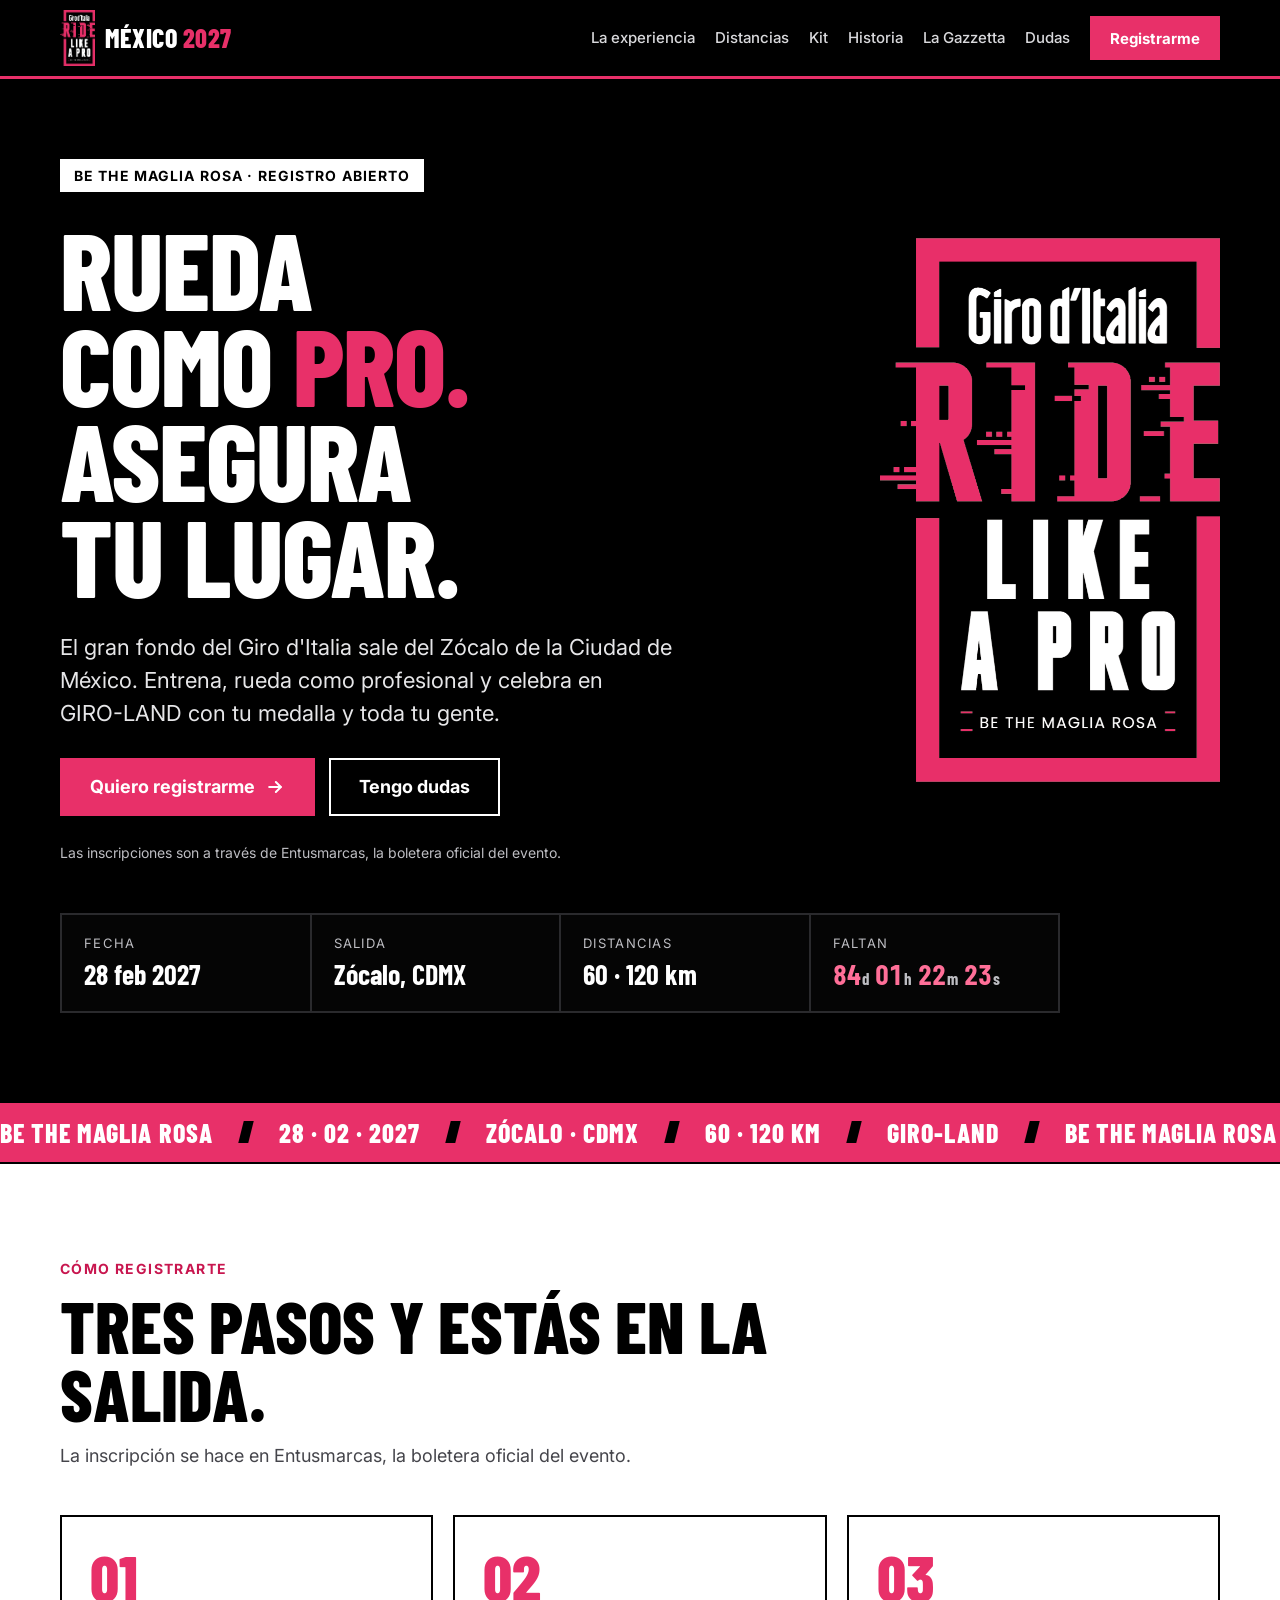
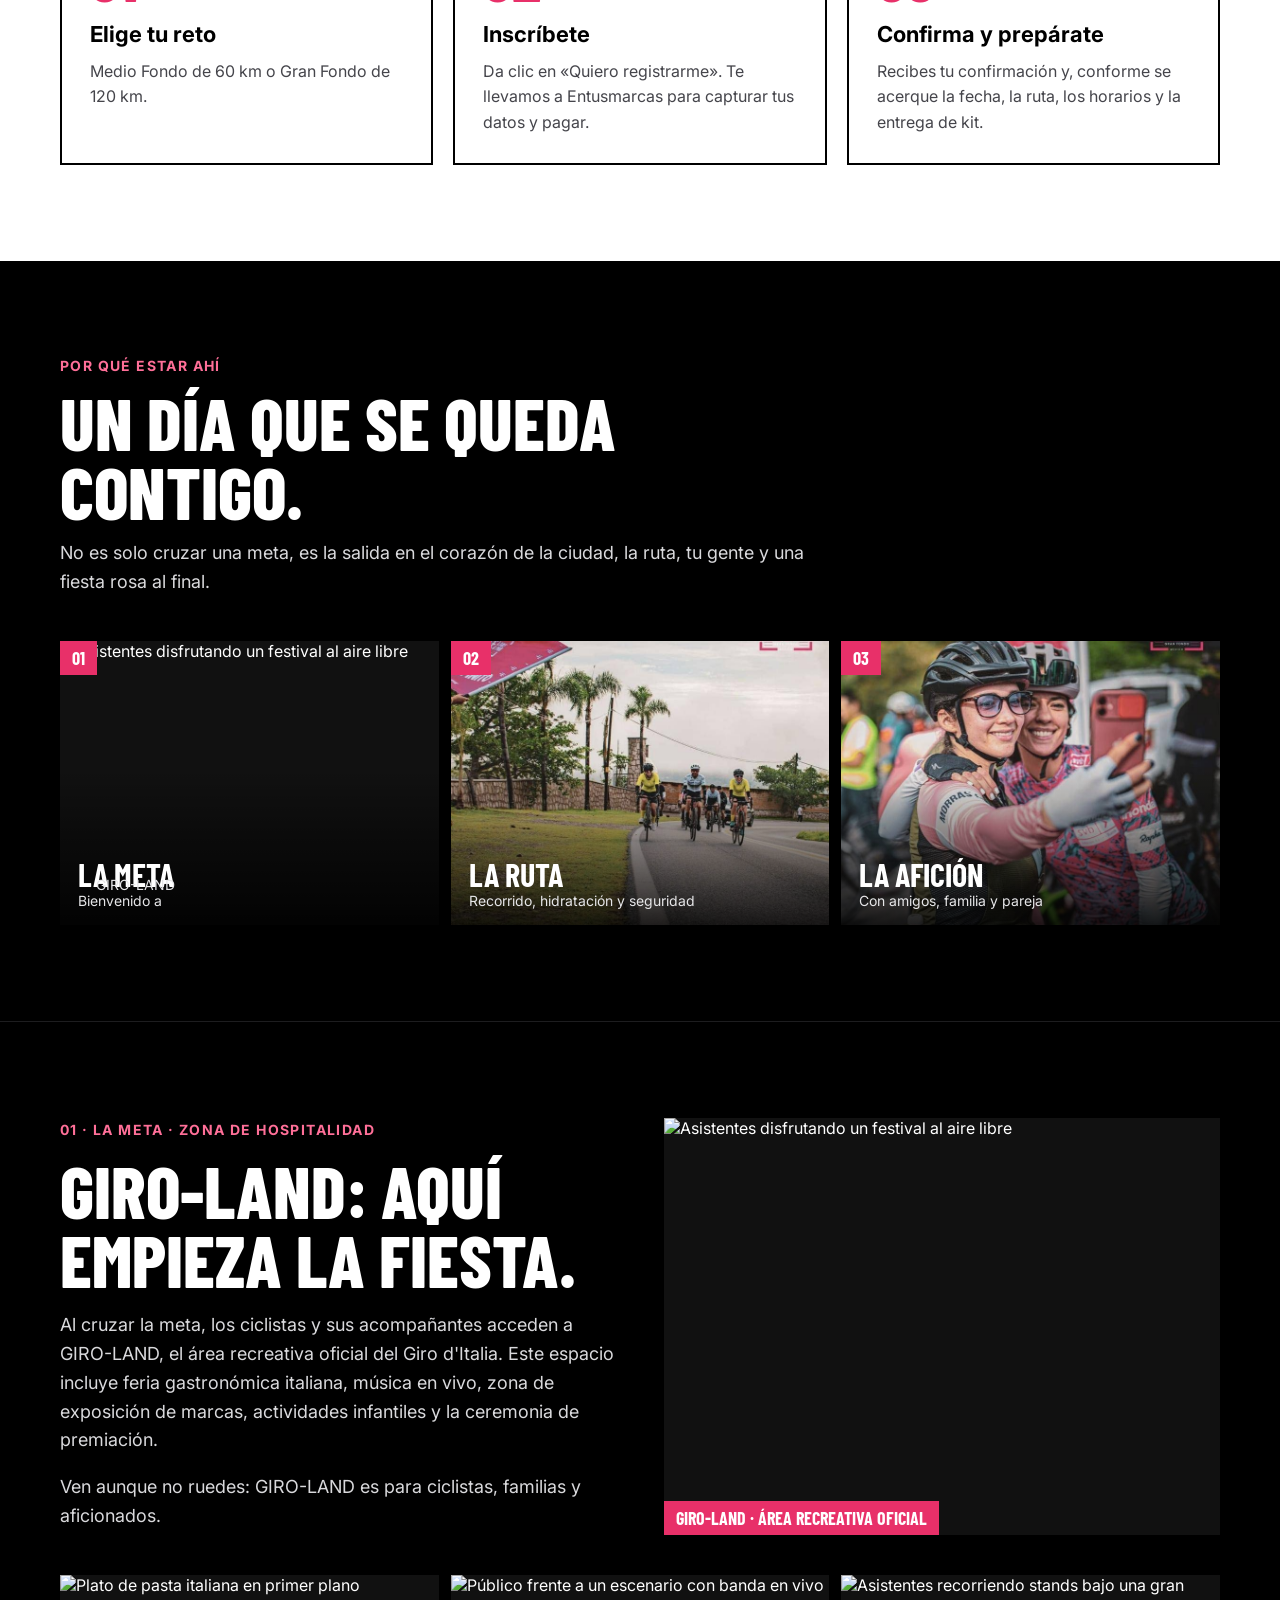
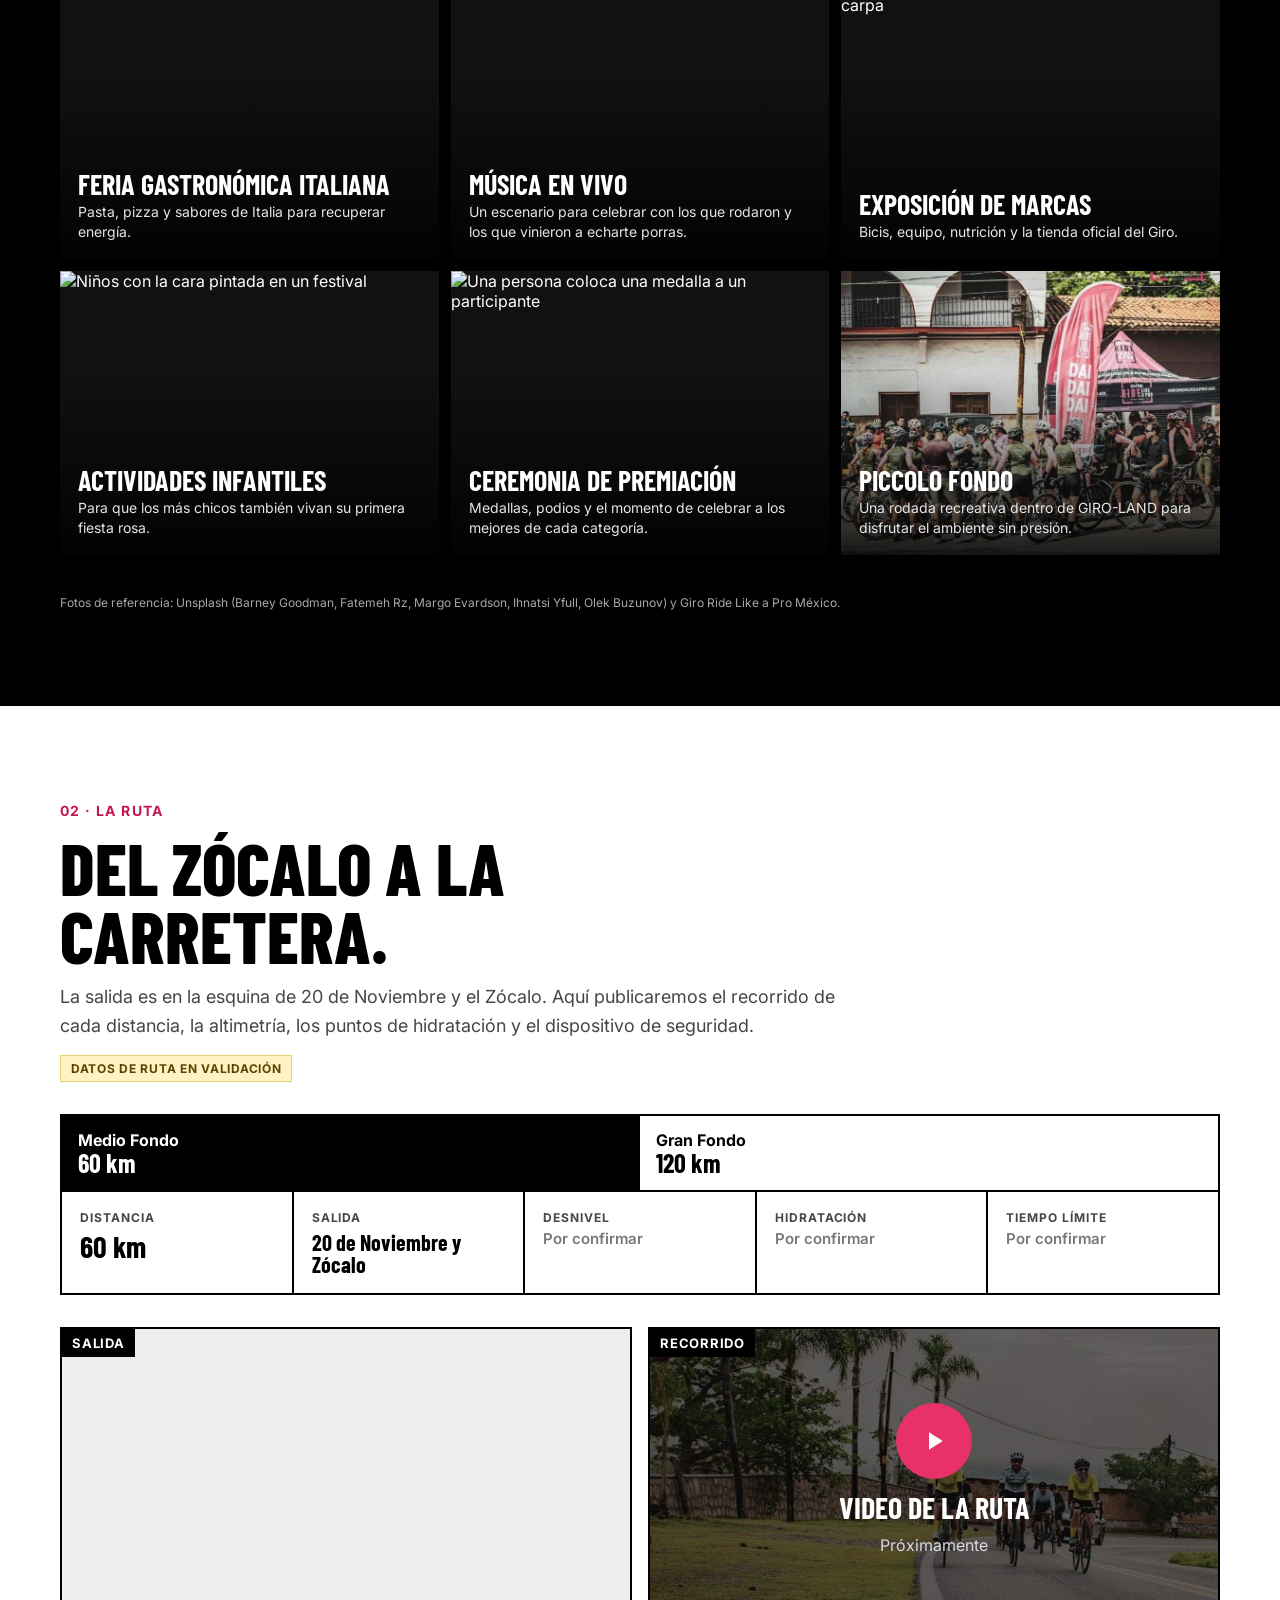
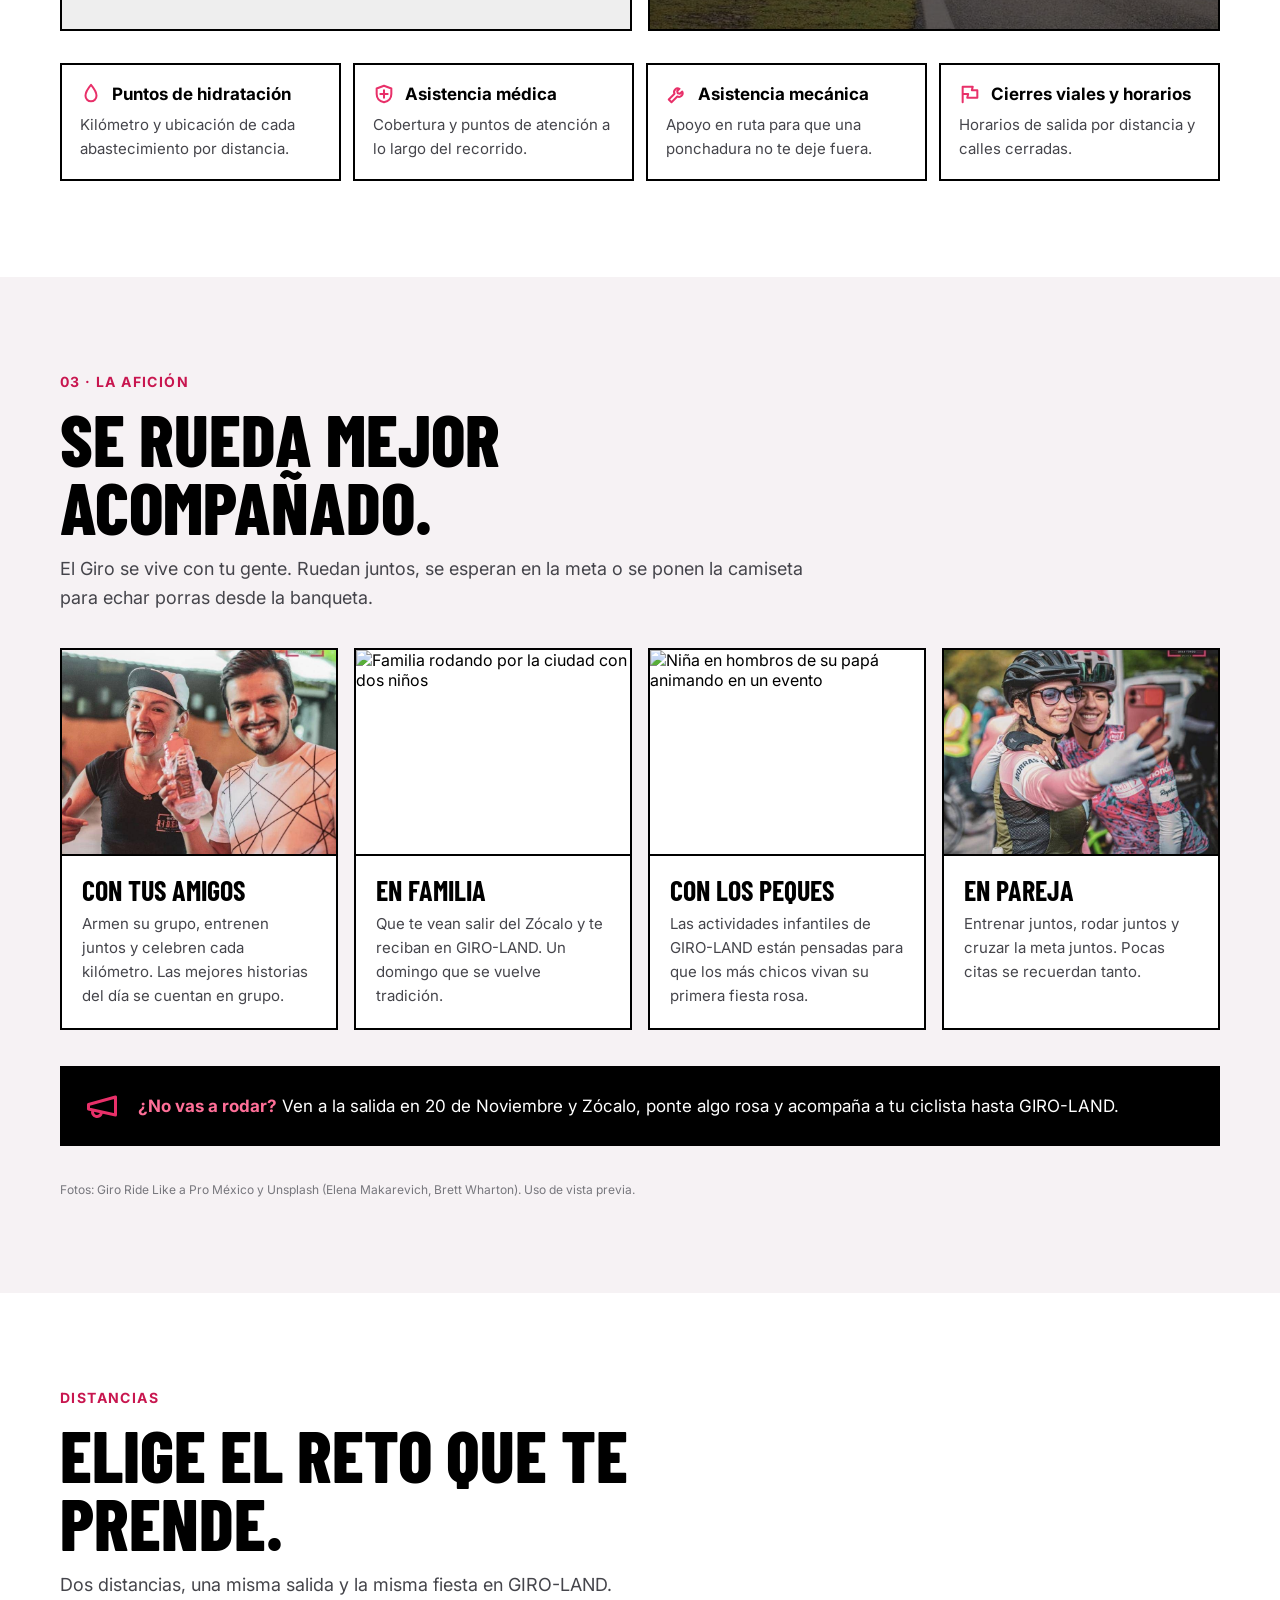
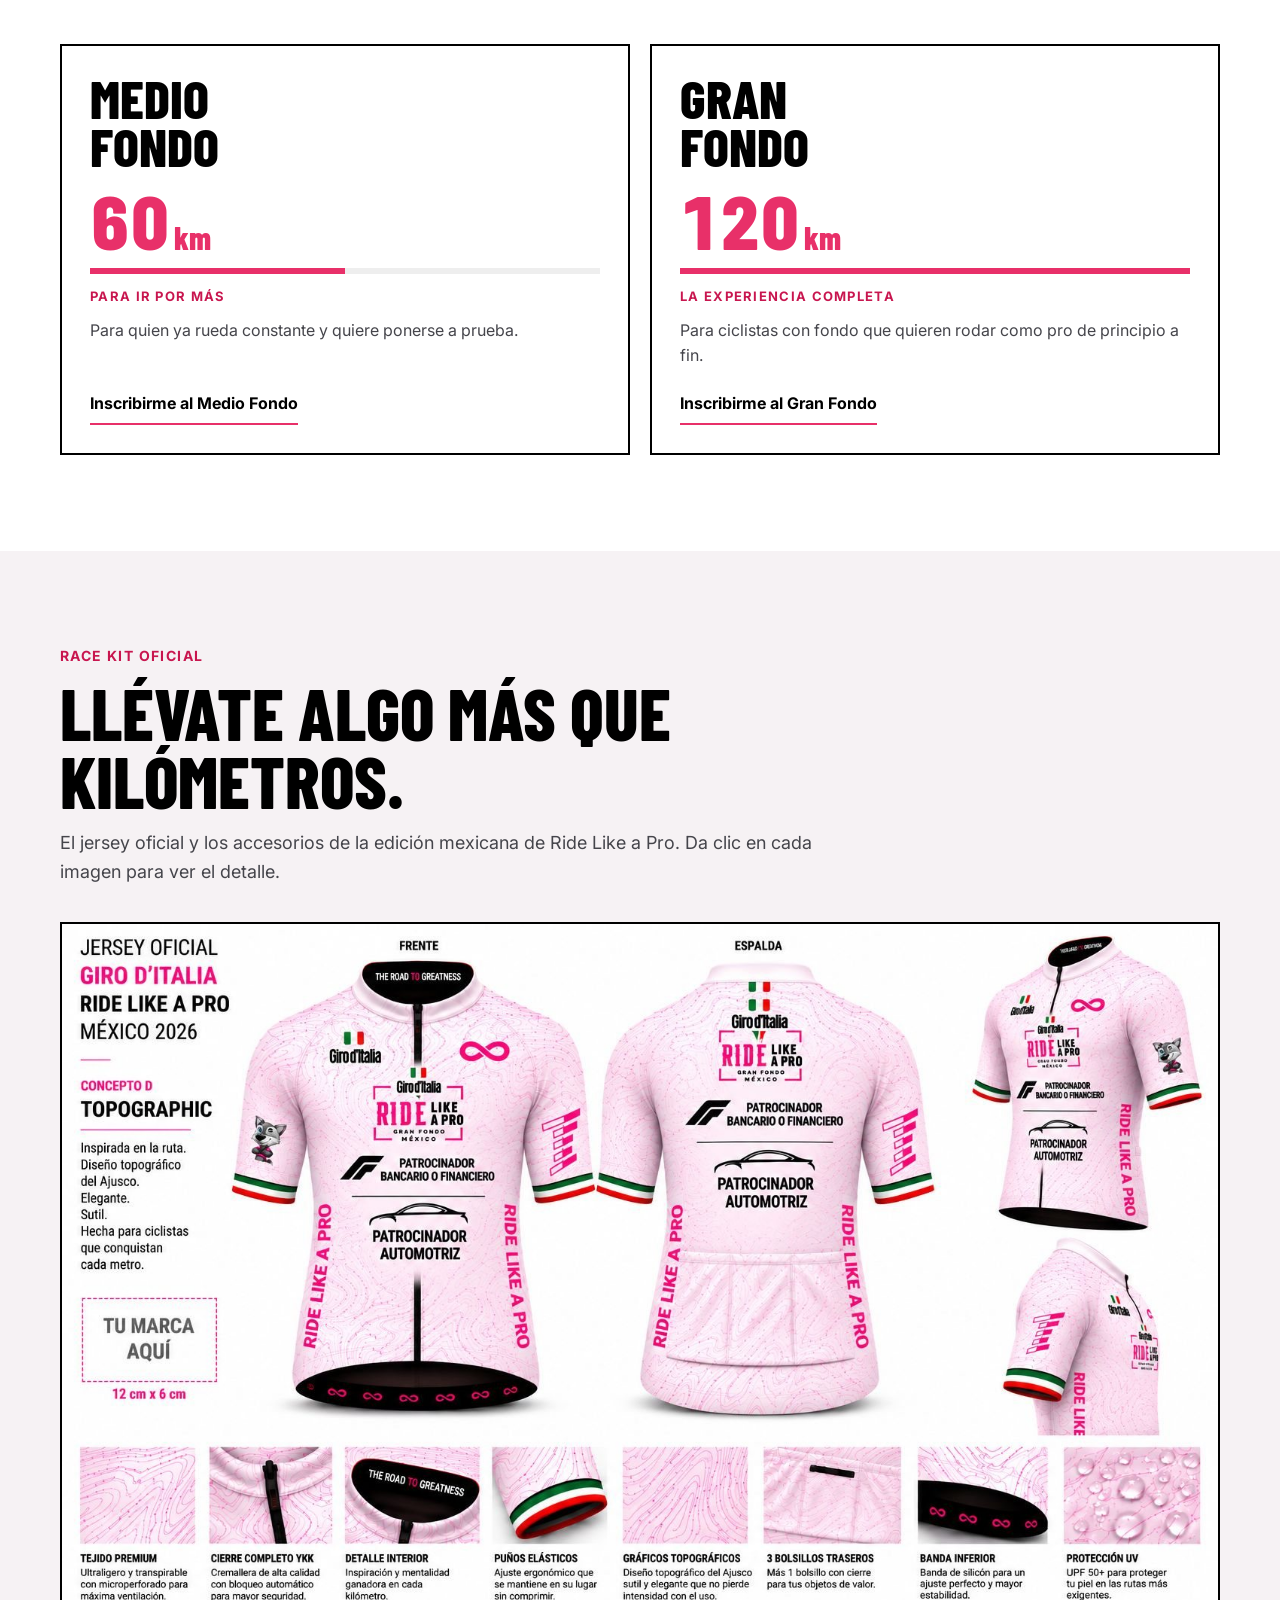
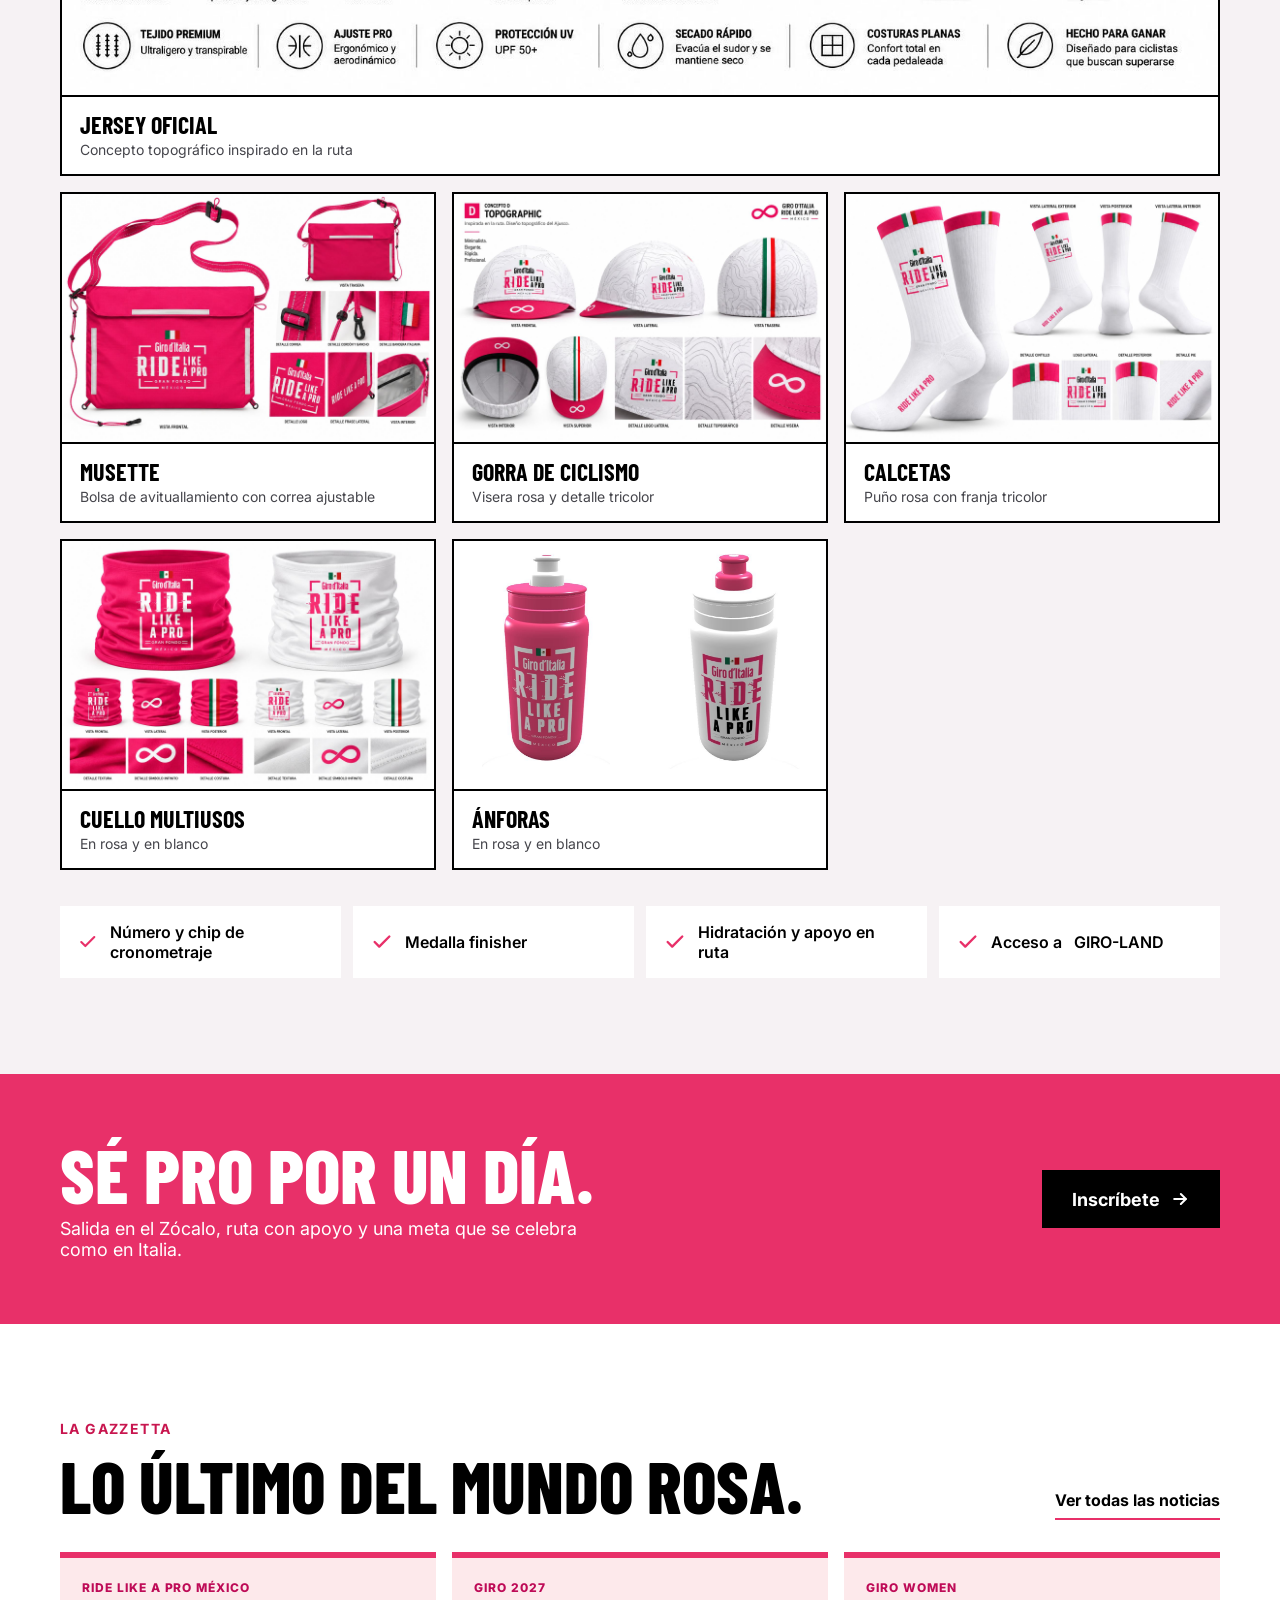
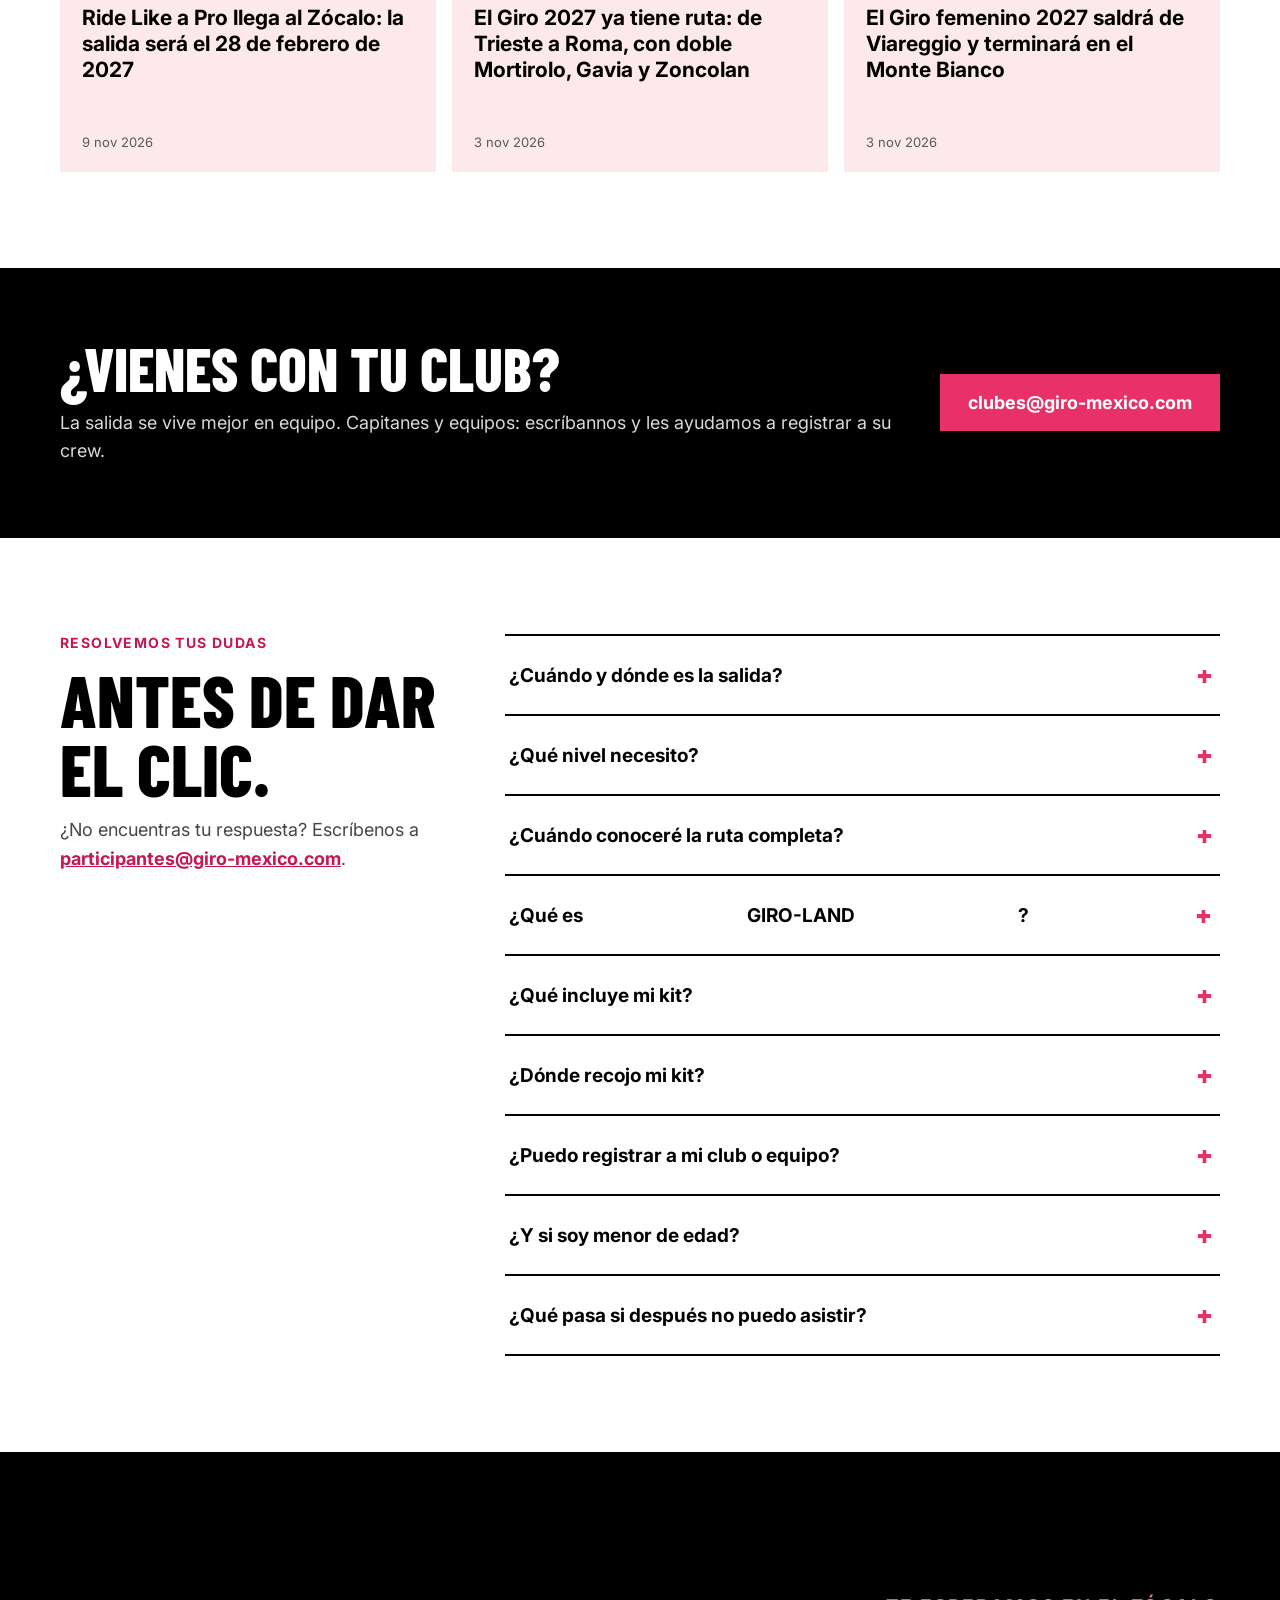
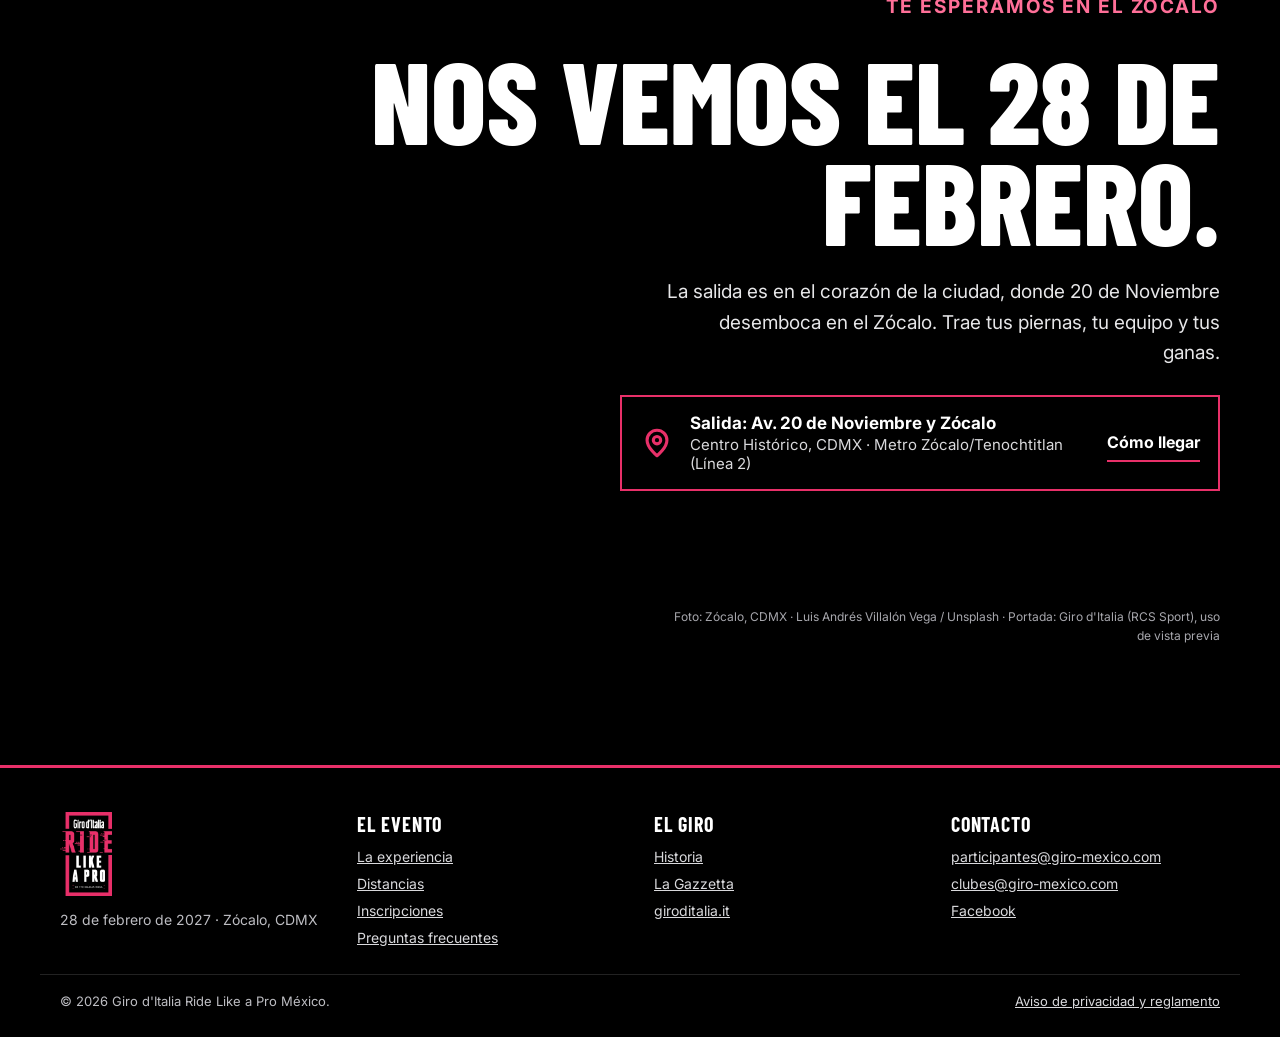
==== commit 4f151069: "GIRO-LAND sin cortes de línea Co-Authored-By: Claude Opus 5.5 <noreply@anthropic.com> Claude-Session" ====
--- a/index.html
+++ b/index.html
@@ -242,7 +242,7 @@
         <div class="hero-copy">
           <p class="badge">Be the Maglia Rosa · Registro abierto</p>
           <h1 class="display" aria-label="Rueda como pro. Asegura tu lugar."><span class="ln" aria-hidden="true"><span>Rueda</span></span><span class="ln" aria-hidden="true"><span>como <span class="pk">pro.</span></span></span><span class="ln" aria-hidden="true"><span>Asegura</span></span><span class="ln" aria-hidden="true"><span>tu lugar.</span></span></h1>
-          <p class="sub">El gran fondo del Giro d'Italia sale del Zócalo de la Ciudad de México. Entrena, rueda como profesional y celebra en GIRO-LAND con tu medalla y toda tu gente.</p>
+          <p class="sub">El gran fondo del Giro d'Italia sale del Zócalo de la Ciudad de México. Entrena, rueda como profesional y celebra en <span class="nw">GIRO-LAND</span> con tu medalla y toda tu gente.</p>
           <div class="row">
             <a class="btn btn-lg" href="https://www.entusmarcas.com/" target="_blank" rel="noopener">Quiero registrarme
               <svg aria-hidden="true" width="20" height="20" viewBox="0 0 24 24" fill="none" stroke="currentColor" stroke-width="2.4" stroke-linecap="round" stroke-linejoin="round"><path d="M5 12h14"/><path d="M13 6l6 6-6 6"/></svg>
@@ -266,8 +266,8 @@
 
   <div class="ticker" aria-hidden="true">
     <div class="ticker-track">
-      <span>Be the Maglia Rosa</span><b></b><span>28 · 02 · 2027</span><b></b><span>Zócalo · CDMX</span><b></b><span>60 · 120 km</span><b></b><span>GIRO-LAND</span><b></b>
-      <span>Be the Maglia Rosa</span><b></b><span>28 · 02 · 2027</span><b></b><span>Zócalo · CDMX</span><b></b><span>60 · 120 km</span><b></b><span>GIRO-LAND</span><b></b>
+      <span>Be the Maglia Rosa</span><b></b><span>28 · 02 · 2027</span><b></b><span>Zócalo · CDMX</span><b></b><span>60 · 120 km</span><b></b><span><span class="nw">GIRO-LAND</span></span><b></b>
+      <span>Be the Maglia Rosa</span><b></b><span>28 · 02 · 2027</span><b></b><span>Zócalo · CDMX</span><b></b><span>60 · 120 km</span><b></b><span><span class="nw">GIRO-LAND</span></span><b></b>
     </div>
   </div>
 
@@ -294,7 +294,7 @@
         <p class="lead">No es solo cruzar una meta, es la salida en el corazón de la ciudad, la ruta, tu gente y una fiesta rosa al final.</p>
       </div>
       <div class="trio">
-        <a href="#giro-land" data-rv><img src="https://images.unsplash.com/photo-1784123476739-4527223aae15?w=900&q=72&auto=format&fit=crop" alt="Asistentes disfrutando un festival al aire libre" loading="lazy"><em>01</em><span><b>La meta</b><small>Bienvenido a GIRO-LAND</small></span></a>
+        <a href="#giro-land" data-rv><img src="https://images.unsplash.com/photo-1784123476739-4527223aae15?w=900&q=72&auto=format&fit=crop" alt="Asistentes disfrutando un festival al aire libre" loading="lazy"><em>01</em><span><b>La meta</b><small>Bienvenido a <span class="nw">GIRO-LAND</span></small></span></a>
         <a href="#ruta" data-rv><img src="img/fb-ruta.jpg" alt="Grupo de ciclistas en carretera junto a una bandera rosa" loading="lazy"><em>02</em><span><b>La ruta</b><small>Recorrido, hidratación y seguridad</small></span></a>
         <a href="#aficion" data-rv><img src="img/fb-selfie.jpg" alt="Dos ciclistas tomándose una selfie antes de la salida" loading="lazy"><em>03</em><span><b>La afición</b><small>Con amigos, familia y pareja</small></span></a>
       </div>
@@ -307,11 +307,11 @@
       <div class="split">
         <div class="stack" data-rv>
           <p class="eyebrow">01 · La meta · Zona de hospitalidad</p>
-          <h2 class="display">GIRO-LAND: aquí empieza la fiesta.</h2>
-          <p class="lead">Al cruzar la meta, los ciclistas y sus acompañantes acceden a GIRO-LAND, el área recreativa oficial del Giro d'Italia. Este espacio incluye feria gastronómica italiana, música en vivo, zona de exposición de marcas, actividades infantiles y la ceremonia de premiación.</p>
-          <p class="lead">Ven aunque no ruedes: GIRO-LAND es para ciclistas, familias y aficionados.</p>
+          <h2 class="display"><span class="nw">GIRO-LAND</span>: aquí empieza la fiesta.</h2>
+          <p class="lead">Al cruzar la meta, los ciclistas y sus acompañantes acceden a <span class="nw">GIRO-LAND</span>, el área recreativa oficial del Giro d'Italia. Este espacio incluye feria gastronómica italiana, música en vivo, zona de exposición de marcas, actividades infantiles y la ceremonia de premiación.</p>
+          <p class="lead">Ven aunque no ruedes: <span class="nw">GIRO-LAND</span> es para ciclistas, familias y aficionados.</p>
         </div>
-        <figure class="gl-wide" data-rv><img src="https://images.unsplash.com/photo-1784123476739-4527223aae15?w=1400&q=72&auto=format&fit=crop" alt="Asistentes disfrutando un festival al aire libre" loading="lazy"><figcaption>GIRO-LAND · Área recreativa oficial</figcaption></figure>
+        <figure class="gl-wide" data-rv><img src="https://images.unsplash.com/photo-1784123476739-4527223aae15?w=1400&q=72&auto=format&fit=crop" alt="Asistentes disfrutando un festival al aire libre" loading="lazy"><figcaption><span class="nw">GIRO-LAND</span> · Área recreativa oficial</figcaption></figure>
       </div>
       <div class="gl-grid">
         <figure class="gl-tile" data-rv><img src="https://images.unsplash.com/photo-1673971372358-769a28fa4c81?w=700&q=72&auto=format&fit=crop" alt="Plato de pasta italiana en primer plano" loading="lazy"><figcaption><b>Feria gastronómica italiana</b><span>Pasta, pizza y sabores de Italia para recuperar energía.</span></figcaption></figure>
@@ -319,7 +319,7 @@
         <figure class="gl-tile" data-rv><img src="https://images.unsplash.com/photo-1778402566957-c21d77a67d0d?w=700&q=72&auto=format&fit=crop" alt="Asistentes recorriendo stands bajo una gran carpa" loading="lazy"><figcaption><b>Exposición de marcas</b><span>Bicis, equipo, nutrición y la tienda oficial del Giro.</span></figcaption></figure>
         <figure class="gl-tile" data-rv><img src="https://images.unsplash.com/photo-1636717944794-858fe2fea698?w=700&q=72&auto=format&fit=crop" alt="Niños con la cara pintada en un festival" loading="lazy"><figcaption><b>Actividades infantiles</b><span>Para que los más chicos también vivan su primera fiesta rosa.</span></figcaption></figure>
         <figure class="gl-tile" data-rv><img src="https://images.unsplash.com/photo-1790337613912-29bdb9a722af?w=700&q=72&auto=format&fit=crop" alt="Una persona coloca una medalla a un participante" loading="lazy"><figcaption><b>Ceremonia de premiación</b><span>Medallas, podios y el momento de celebrar a los mejores de cada categoría.</span></figcaption></figure>
-        <figure class="gl-tile" data-rv><img src="img/fb-salida.jpg" alt="Grupo de ciclistas reunidos junto a la carpa de Ride Like a Pro" loading="lazy"><figcaption><b>Piccolo Fondo</b><span>Una rodada recreativa dentro de GIRO-LAND para disfrutar el ambiente sin presión.</span></figcaption></figure>
+        <figure class="gl-tile" data-rv><img src="img/fb-salida.jpg" alt="Grupo de ciclistas reunidos junto a la carpa de Ride Like a Pro" loading="lazy"><figcaption><b>Piccolo Fondo</b><span>Una rodada recreativa dentro de <span class="nw">GIRO-LAND</span> para disfrutar el ambiente sin presión.</span></figcaption></figure>
       </div>
       <p class="photo-credit">Fotos de referencia: Unsplash (Barney Goodman, Fatemeh Rz, Margo Evardson, Ihnatsi Yfull, Olek Buzunov) y Giro Ride Like a Pro México.</p>
     </div>
@@ -380,13 +380,13 @@
       </div>
       <div class="crew">
         <article data-rv><img src="img/fb-amigos.jpg" alt="Dos amigos celebrando en el evento" loading="lazy"><div><h3>Con tus amigos</h3><p>Armen su grupo, entrenen juntos y celebren cada kilómetro. Las mejores historias del día se cuentan en grupo.</p></div></article>
-        <article data-rv><img src="https://images.unsplash.com/photo-1791714837074-0eb6e74493ba?w=900&q=70&auto=format&fit=crop" alt="Familia rodando por la ciudad con dos niños" loading="lazy"><div><h3>En familia</h3><p>Que te vean salir del Zócalo y te reciban en GIRO-LAND. Un domingo que se vuelve tradición.</p></div></article>
-        <article data-rv><img src="https://images.unsplash.com/photo-1776858205706-ce6680cb0bdb?w=900&q=70&auto=format&fit=crop" alt="Niña en hombros de su papá animando en un evento" loading="lazy"><div><h3>Con los peques</h3><p>Las actividades infantiles de GIRO-LAND están pensadas para que los más chicos vivan su primera fiesta rosa.</p></div></article>
+        <article data-rv><img src="https://images.unsplash.com/photo-1791714837074-0eb6e74493ba?w=900&q=70&auto=format&fit=crop" alt="Familia rodando por la ciudad con dos niños" loading="lazy"><div><h3>En familia</h3><p>Que te vean salir del Zócalo y te reciban en <span class="nw">GIRO-LAND</span>. Un domingo que se vuelve tradición.</p></div></article>
+        <article data-rv><img src="https://images.unsplash.com/photo-1776858205706-ce6680cb0bdb?w=900&q=70&auto=format&fit=crop" alt="Niña en hombros de su papá animando en un evento" loading="lazy"><div><h3>Con los peques</h3><p>Las actividades infantiles de <span class="nw">GIRO-LAND</span> están pensadas para que los más chicos vivan su primera fiesta rosa.</p></div></article>
         <article data-rv><img src="img/fb-selfie.jpg" alt="Dos ciclistas sonriendo en una selfie" loading="lazy"><div><h3>En pareja</h3><p>Entrenar juntos, rodar juntos y cruzar la meta juntos. Pocas citas se recuerdan tanto.</p></div></article>
       </div>
       <div class="cheer" data-rv>
         <svg aria-hidden="true" width="36" height="36" viewBox="0 0 24 24" fill="none" stroke="#e83069" stroke-width="2" stroke-linecap="round" stroke-linejoin="round"><path d="M3 11l18-5v12L3 14v-3z"/><path d="M11.6 16.8a3 3 0 1 1-5.8-1.6"/></svg>
-        <p><b>¿No vas a rodar?</b> Ven a la salida en 20 de Noviembre y Zócalo, ponte algo rosa y acompaña a tu ciclista hasta GIRO-LAND.</p>
+        <p><b>¿No vas a rodar?</b> Ven a la salida en 20 de Noviembre y Zócalo, ponte algo rosa y acompaña a tu ciclista hasta <span class="nw">GIRO-LAND</span>.</p>
       </div>
       <p class="photo-credit">Fotos: Giro Ride Like a Pro México y Unsplash (Elena Makarevich, Brett Wharton). Uso de vista previa.</p>
     </div>
@@ -397,7 +397,7 @@
       <div class="head" data-rv>
         <p class="eyebrow">Distancias</p>
         <h2 class="display">Elige el reto que te prende.</h2>
-        <p class="lead">Dos distancias, una misma salida y la misma fiesta en GIRO-LAND.</p>
+        <p class="lead">Dos distancias, una misma salida y la misma fiesta en <span class="nw">GIRO-LAND</span>.</p>
       </div>
       <div class="dist">
         <article data-rv><h3>Medio<br>Fondo</h3><span class="km"><span data-count="60">60</span><small>km</small></span><span class="bar"><i data-w="50%"></i></span><span class="tag">Para ir por más</span><p>Para quien ya rueda constante y quiere ponerse a prueba.</p><a href="https://www.entusmarcas.com/" target="_blank" rel="noopener">Inscribirme al Medio Fondo</a></article>
@@ -425,7 +425,7 @@
         <li data-rv><svg aria-hidden="true" width="22" height="22" viewBox="0 0 24 24" fill="none" stroke="#e83069" stroke-width="2.6" stroke-linecap="round" stroke-linejoin="round"><path d="M20 6L9 17l-5-5"/></svg>Número y chip de cronometraje</li>
         <li data-rv><svg aria-hidden="true" width="22" height="22" viewBox="0 0 24 24" fill="none" stroke="#e83069" stroke-width="2.6" stroke-linecap="round" stroke-linejoin="round"><path d="M20 6L9 17l-5-5"/></svg>Medalla finisher</li>
         <li data-rv><svg aria-hidden="true" width="22" height="22" viewBox="0 0 24 24" fill="none" stroke="#e83069" stroke-width="2.6" stroke-linecap="round" stroke-linejoin="round"><path d="M20 6L9 17l-5-5"/></svg>Hidratación y apoyo en ruta</li>
-        <li data-rv><svg aria-hidden="true" width="22" height="22" viewBox="0 0 24 24" fill="none" stroke="#e83069" stroke-width="2.6" stroke-linecap="round" stroke-linejoin="round"><path d="M20 6L9 17l-5-5"/></svg>Acceso a GIRO-LAND</li>
+        <li data-rv><svg aria-hidden="true" width="22" height="22" viewBox="0 0 24 24" fill="none" stroke="#e83069" stroke-width="2.6" stroke-linecap="round" stroke-linejoin="round"><path d="M20 6L9 17l-5-5"/></svg>Acceso a <span class="nw">GIRO-LAND</span></li>
       </ul>
     </div>
   </section>
@@ -474,10 +474,10 @@
       </div>
       <div class="list">
         <details data-rv><summary>¿Cuándo y dónde es la salida?<span class="sign" aria-hidden="true"></span></summary><p>El domingo 28 de febrero de 2027, en la esquina de la avenida 20 de Noviembre y el Zócalo, Centro Histórico de la Ciudad de México. La estación de Metro más cercana es Zócalo/Tenochtitlan (Línea 2). Los horarios de salida por distancia se publicarán con la ruta.</p></details>
-        <details data-rv><summary>¿Qué nivel necesito?<span class="sign" aria-hidden="true"></span></summary><p>Hay dos distancias: Medio Fondo de 60 km para ir por más y Gran Fondo de 120 km para la experiencia completa. Si buscas algo recreativo, el Piccolo Fondo se vive dentro de GIRO-LAND.</p></details>
+        <details data-rv><summary>¿Qué nivel necesito?<span class="sign" aria-hidden="true"></span></summary><p>Hay dos distancias: Medio Fondo de 60 km para ir por más y Gran Fondo de 120 km para la experiencia completa. Si buscas algo recreativo, el Piccolo Fondo se vive dentro de <span class="nw">GIRO-LAND</span>.</p></details>
         <details data-rv><summary>¿Cuándo conoceré la ruta completa?<span class="sign" aria-hidden="true"></span></summary><p>La ruta, la altimetría y los puntos de hidratación se publicarán en la sección La ruta y se compartirán directamente con las personas registradas.</p></details>
-        <details data-rv><summary>¿Qué es GIRO-LAND?<span class="sign" aria-hidden="true"></span></summary><p>Es la zona de hospitalidad. Al cruzar la meta, los ciclistas y acompañantes acceden al área recreativa oficial del Giro d'Italia, con feria gastronómica italiana, música en vivo, zona de exposición de marcas, actividades infantiles y la ceremonia de premiación.</p></details>
-        <details data-rv><summary>¿Qué incluye mi kit?<span class="sign" aria-hidden="true"></span></summary><p>El race kit oficial incluye jersey, musette, gorra de ciclismo, calcetas, cuello multiusos y ánfora, además de número con chip de cronometraje, medalla finisher, hidratación y apoyo en ruta, y acceso a GIRO-LAND.</p></details>
+        <details data-rv><summary>¿Qué es <span class="nw">GIRO-LAND</span>?<span class="sign" aria-hidden="true"></span></summary><p>Es la zona de hospitalidad. Al cruzar la meta, los ciclistas y acompañantes acceden al área recreativa oficial del Giro d'Italia, con feria gastronómica italiana, música en vivo, zona de exposición de marcas, actividades infantiles y la ceremonia de premiación.</p></details>
+        <details data-rv><summary>¿Qué incluye mi kit?<span class="sign" aria-hidden="true"></span></summary><p>El race kit oficial incluye jersey, musette, gorra de ciclismo, calcetas, cuello multiusos y ánfora, además de número con chip de cronometraje, medalla finisher, hidratación y apoyo en ruta, y acceso a <span class="nw">GIRO-LAND</span>.</p></details>
         <details data-rv><summary>¿Dónde recojo mi kit?<span class="sign" aria-hidden="true"></span></summary><p>Te enviaremos los detalles de entrega de kit cuando se acerque la fecha.</p></details>
         <details data-rv><summary>¿Puedo registrar a mi club o equipo?<span class="sign" aria-hidden="true"></span></summary><p>Sí. Escríbenos a clubes@giro-mexico.com con el nombre del club, el capitán y el número estimado de ciclistas, y te ayudamos a organizar a tu equipo.</p></details>
         <details data-rv><summary>¿Y si soy menor de edad?<span class="sign" aria-hidden="true"></span></summary><p>El registro requiere confirmar mayoría de edad. Si necesitas información para un menor, escríbenos a participantes@giro-mexico.com.</p></details>
--- a/assets/site.css
+++ b/assets/site.css
@@ -88,3 +88,4 @@
   *,*::before,*::after{animation:none!important;transition:none!important}
   .rv{opacity:1;transform:none}
 }
+.nw{white-space:nowrap}
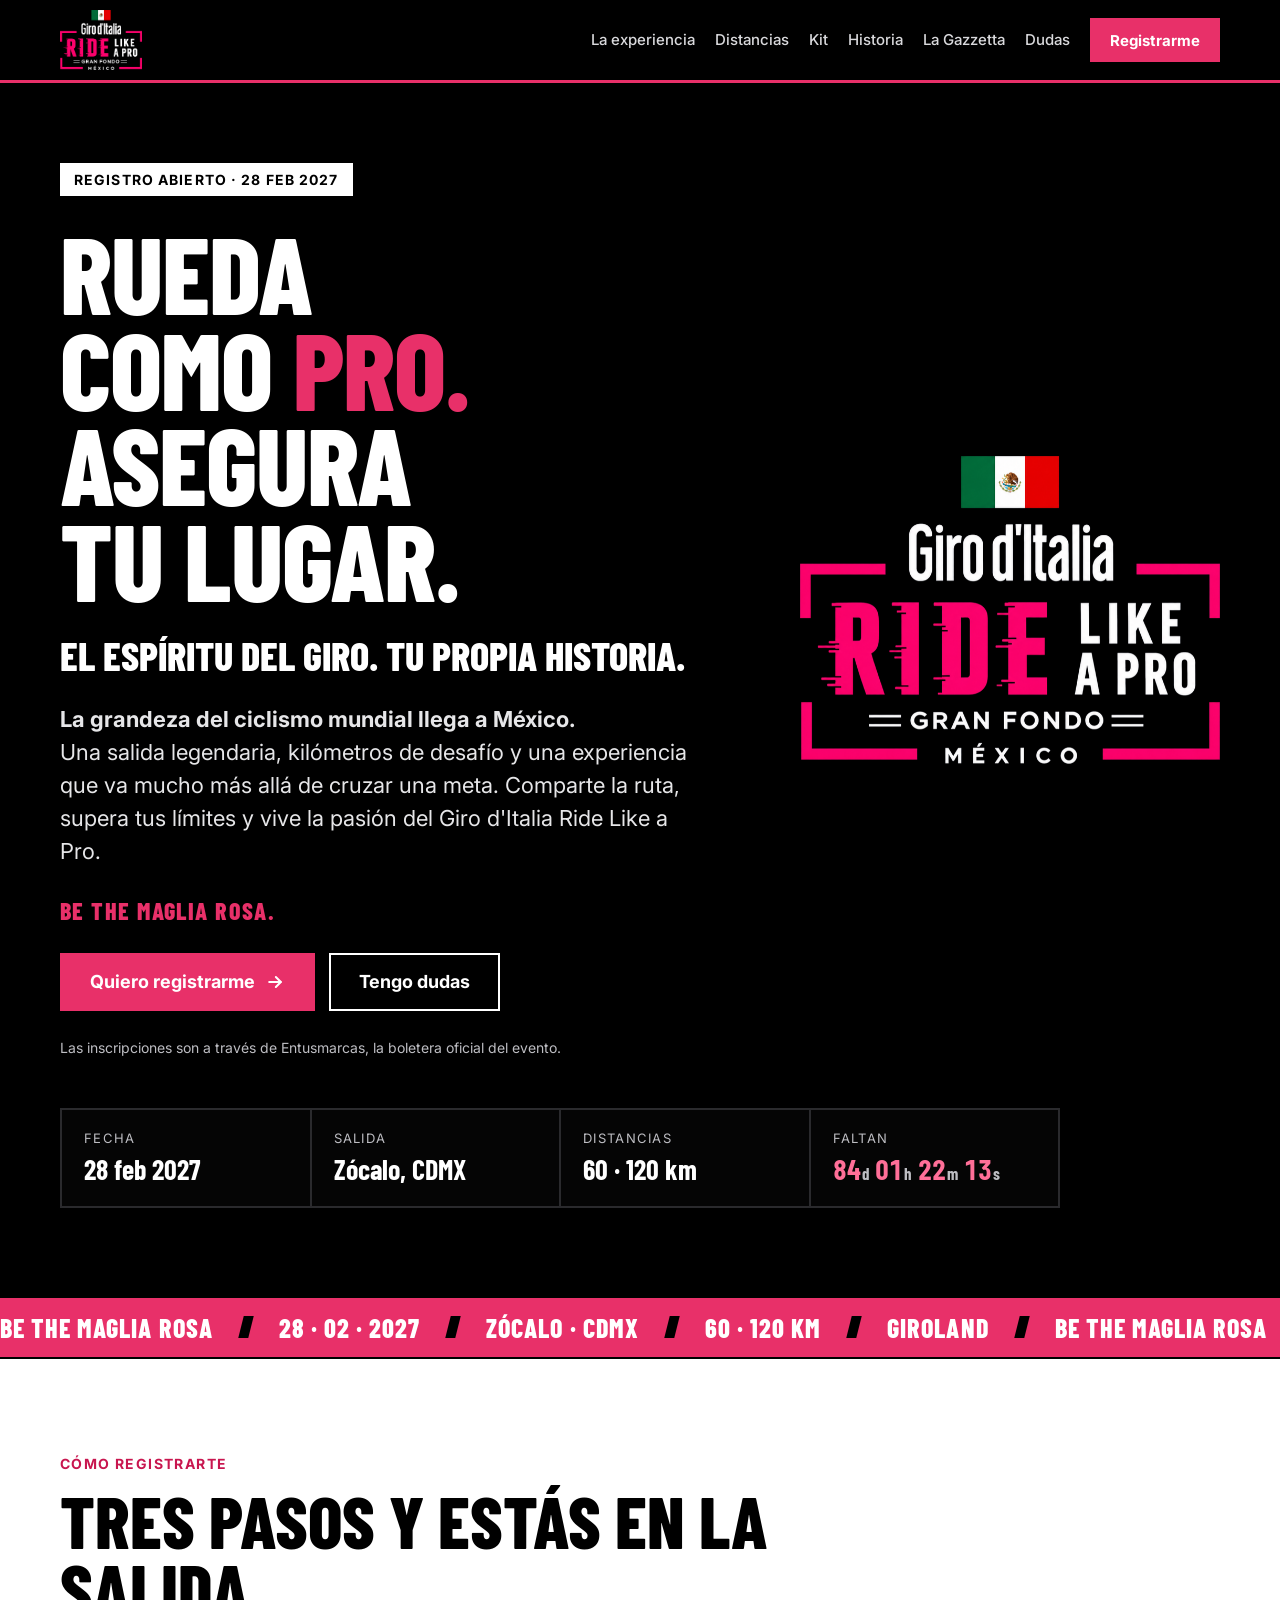
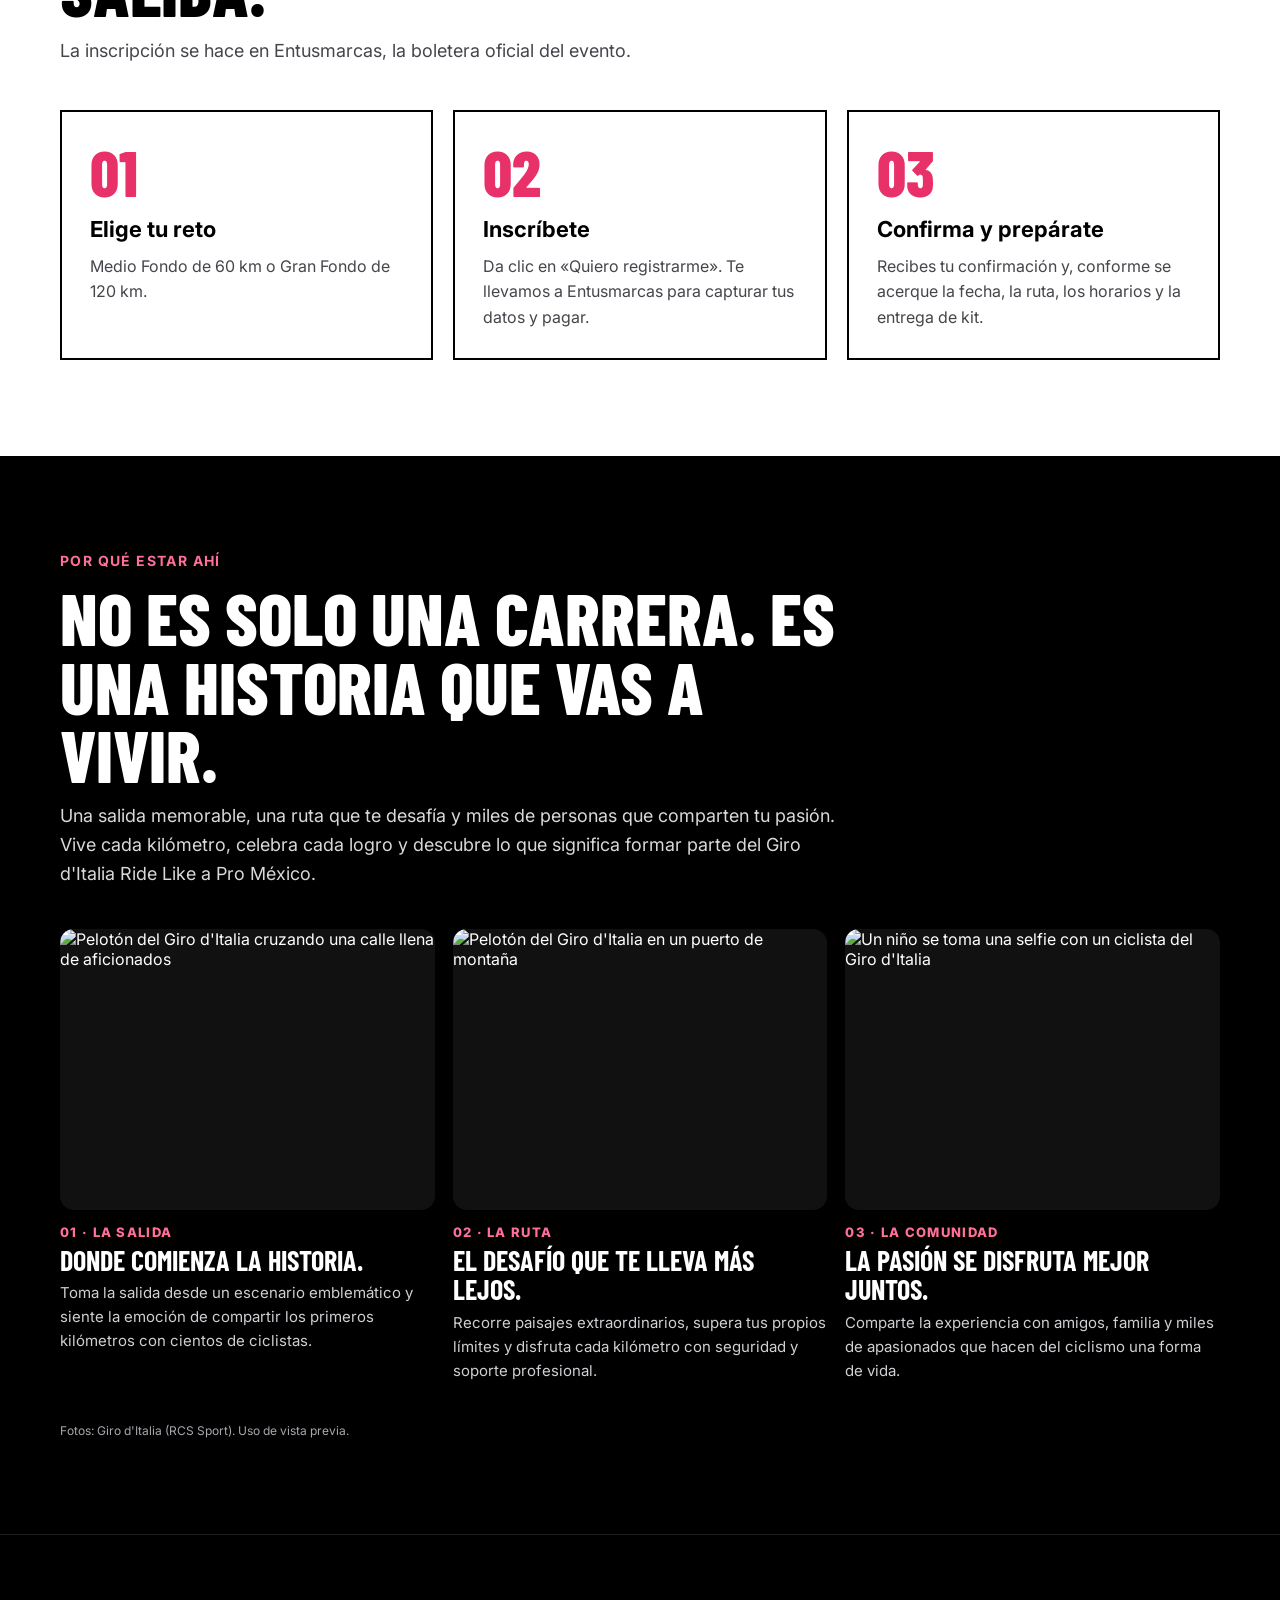
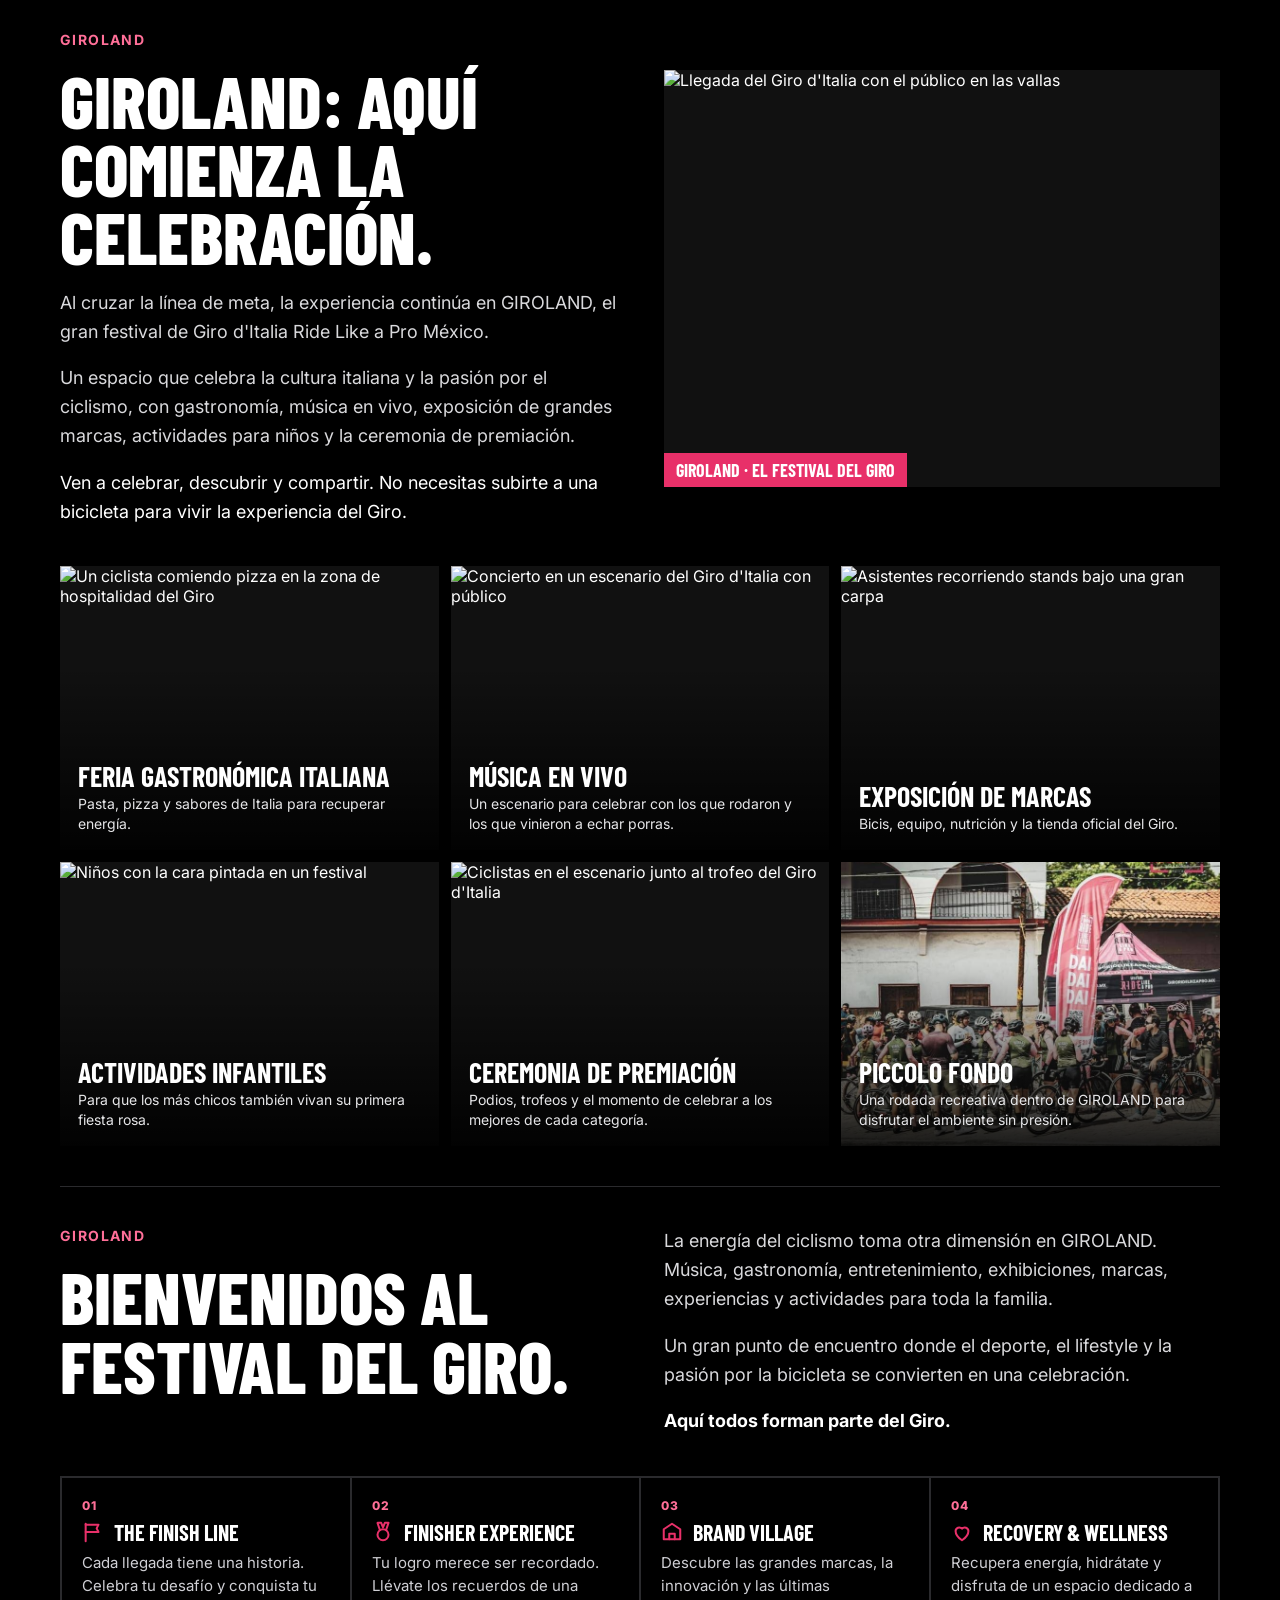
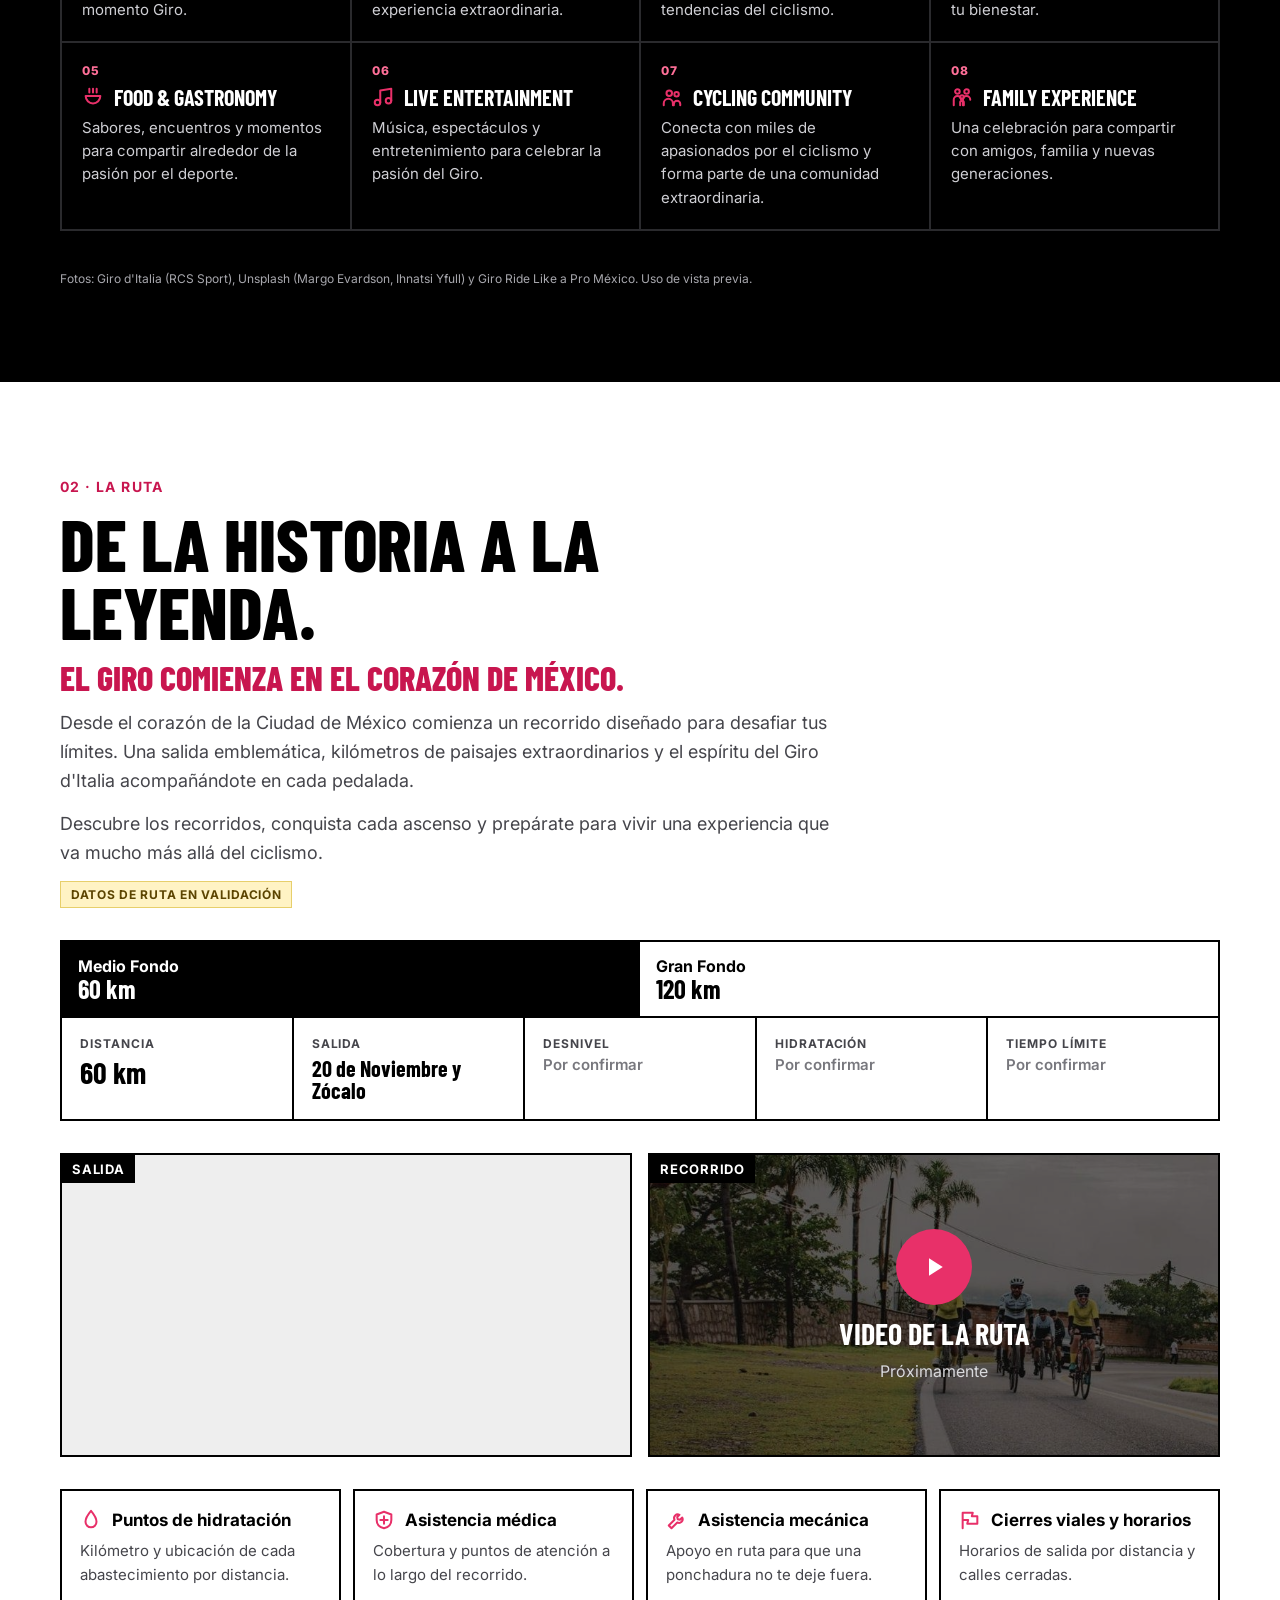
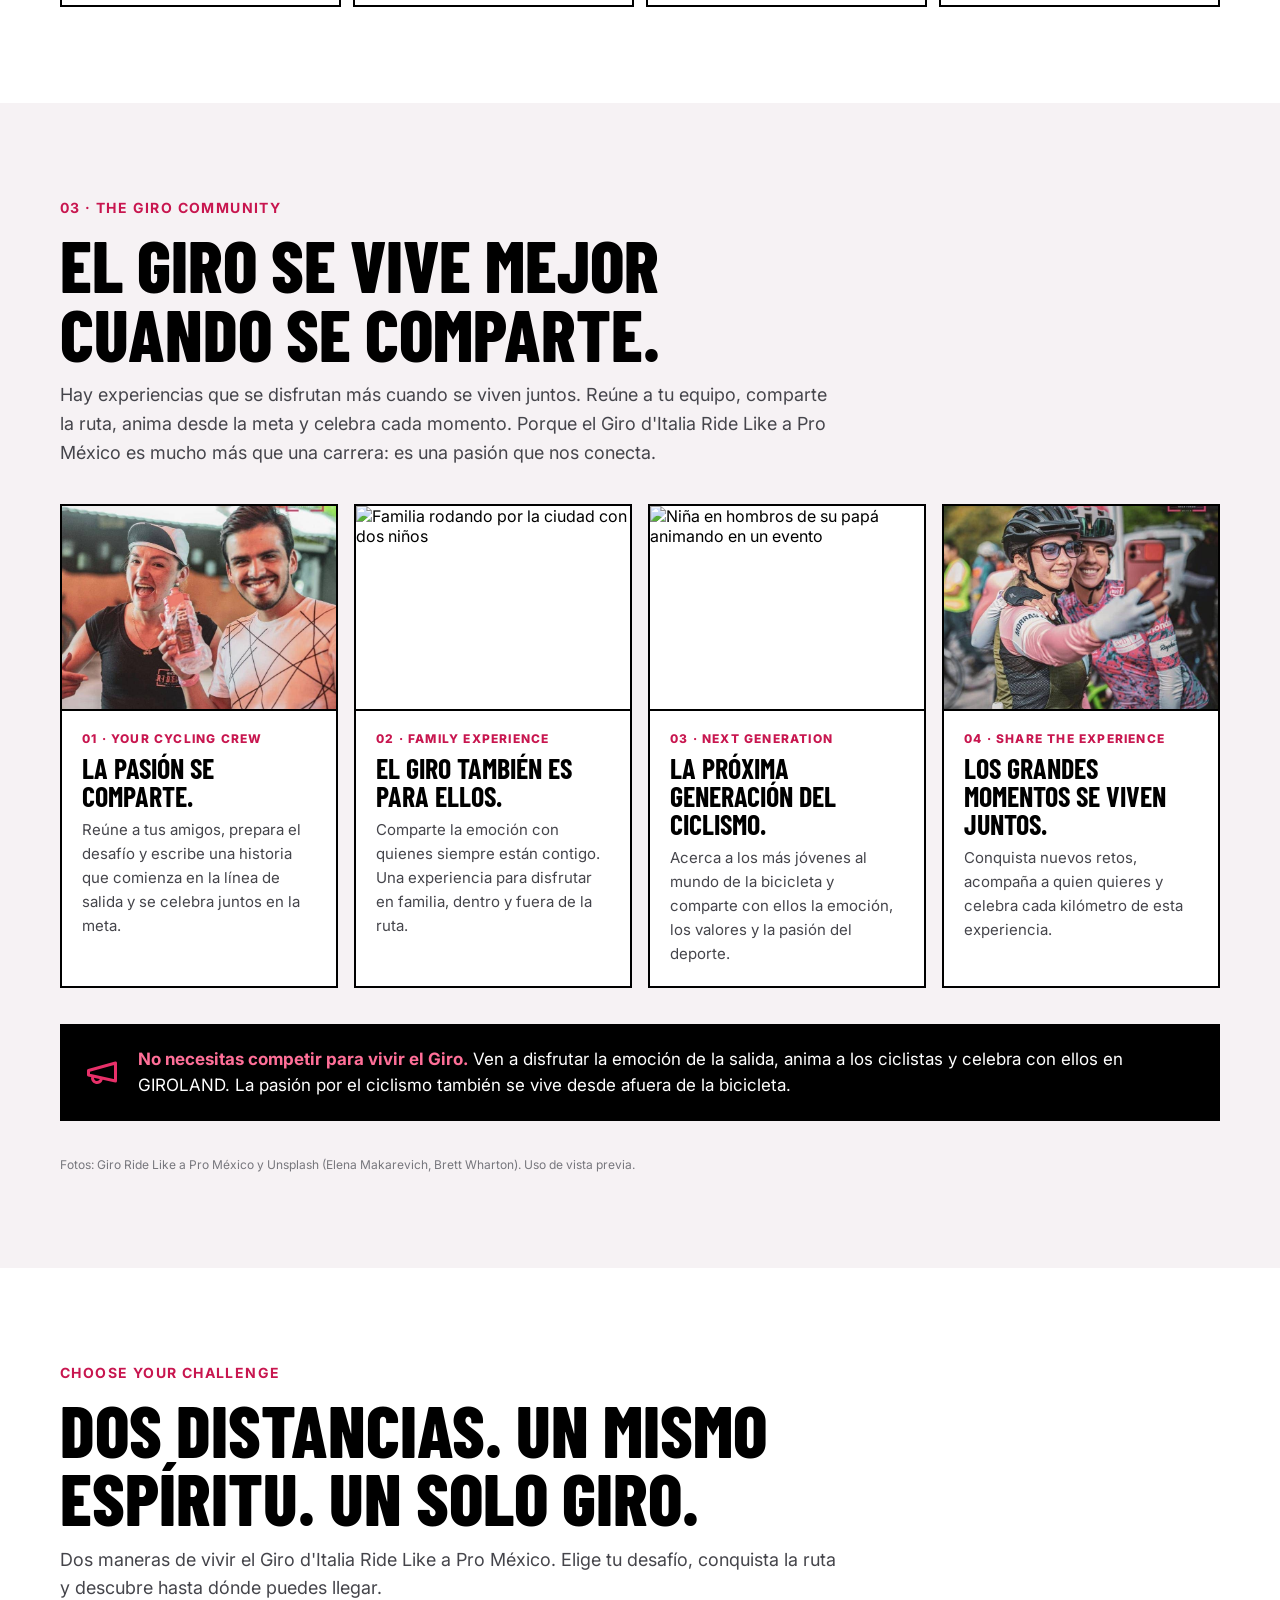
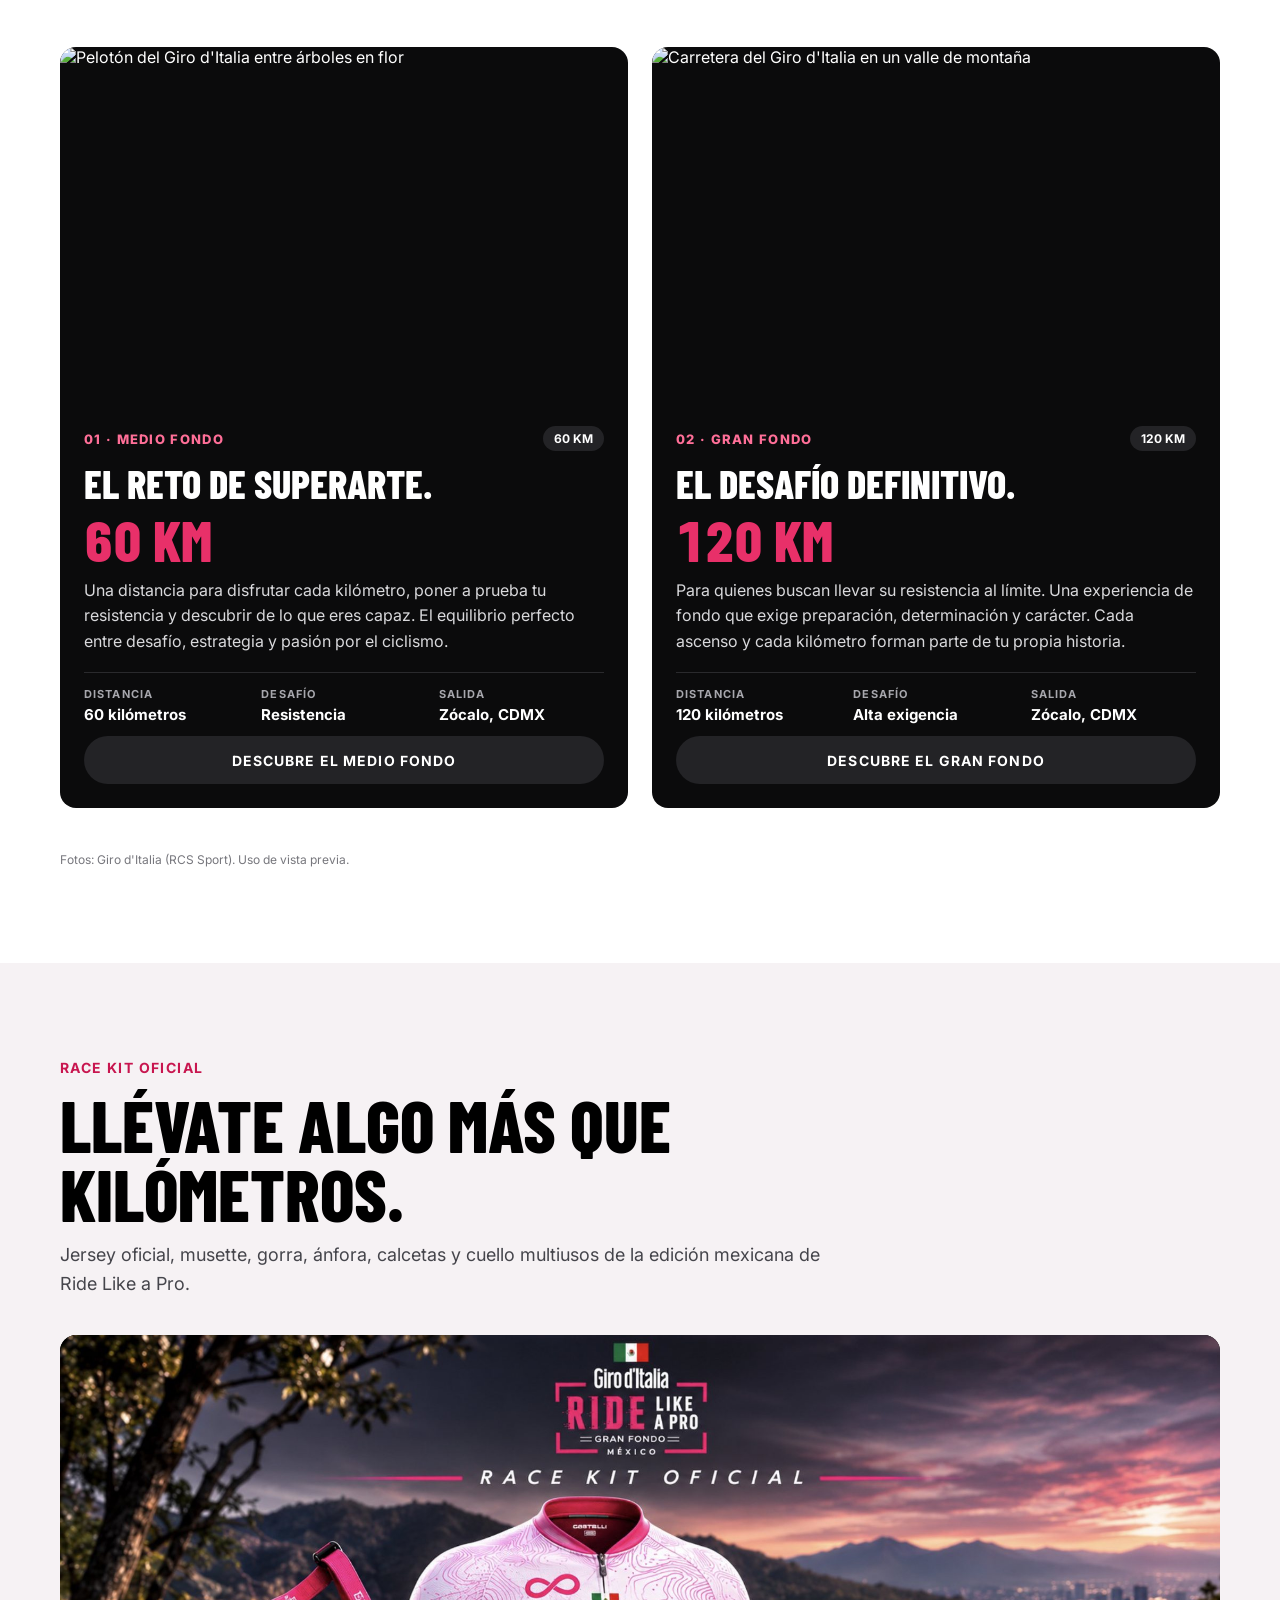
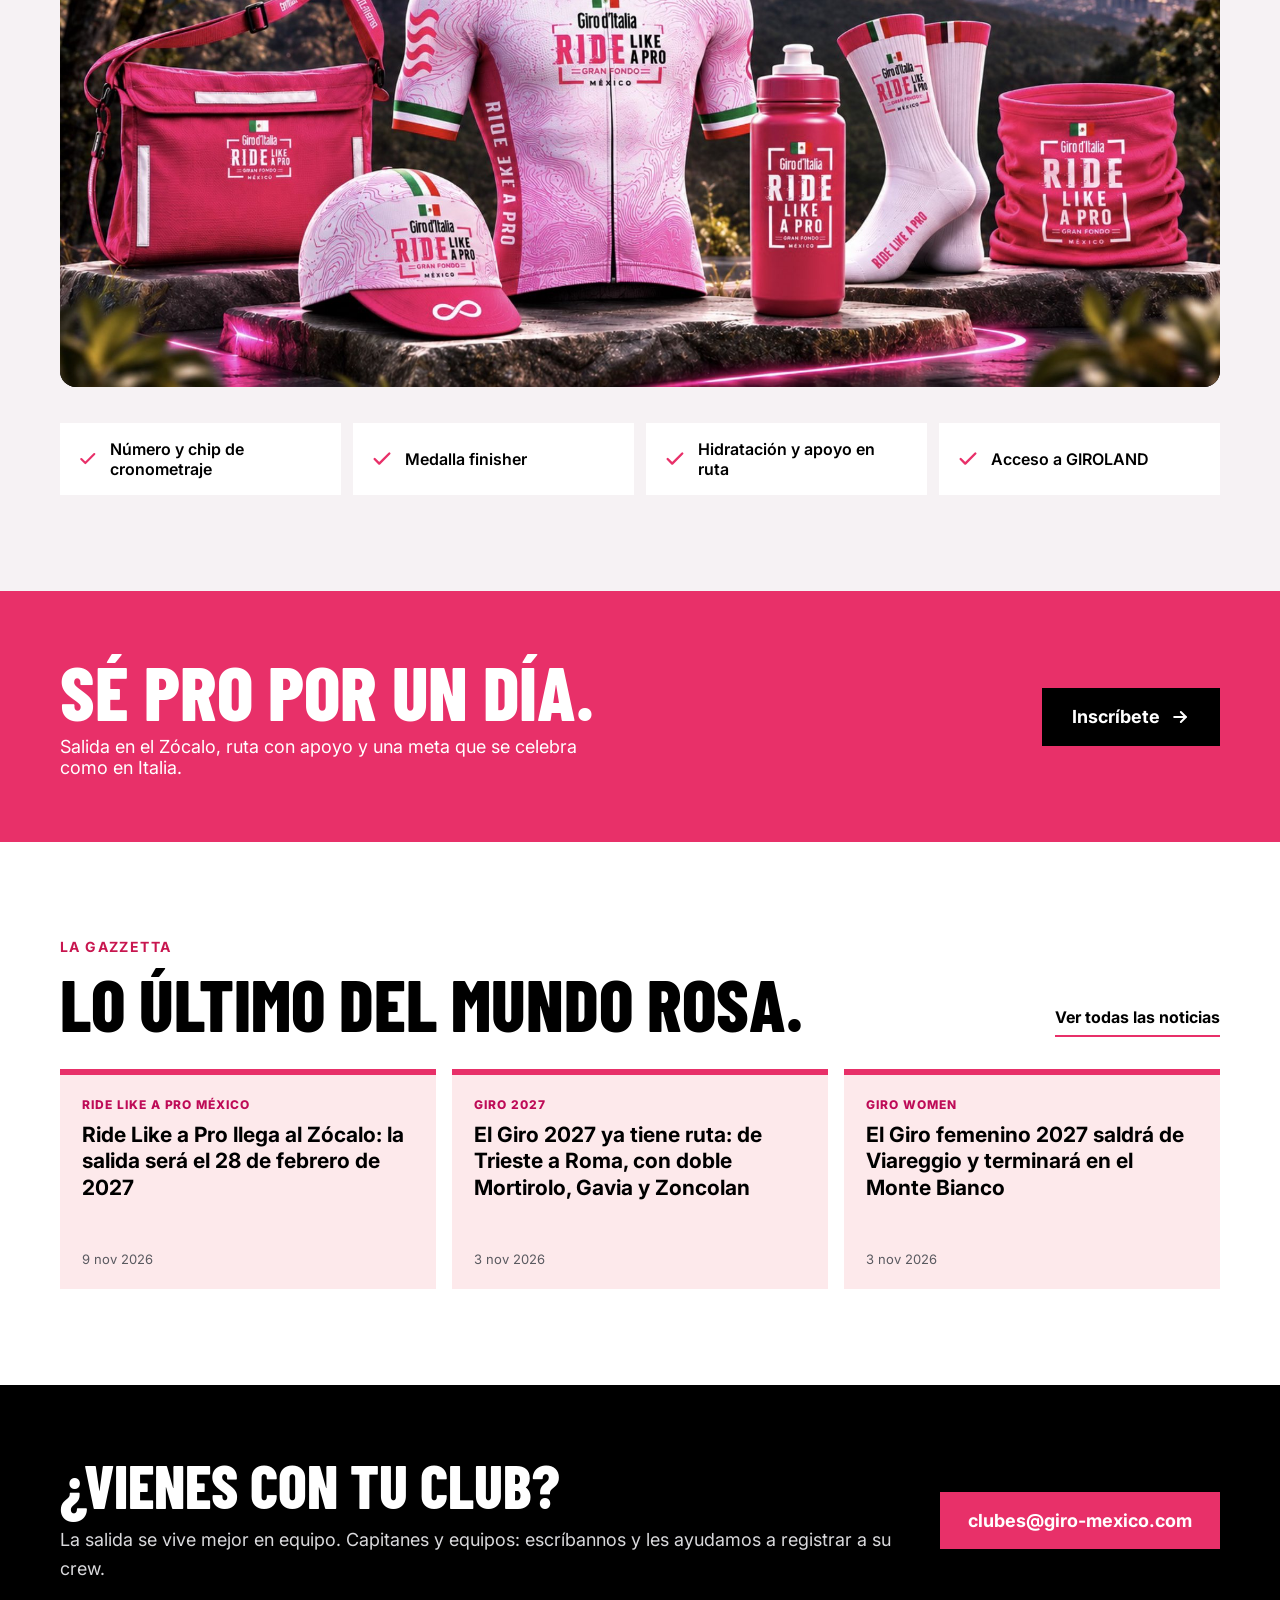
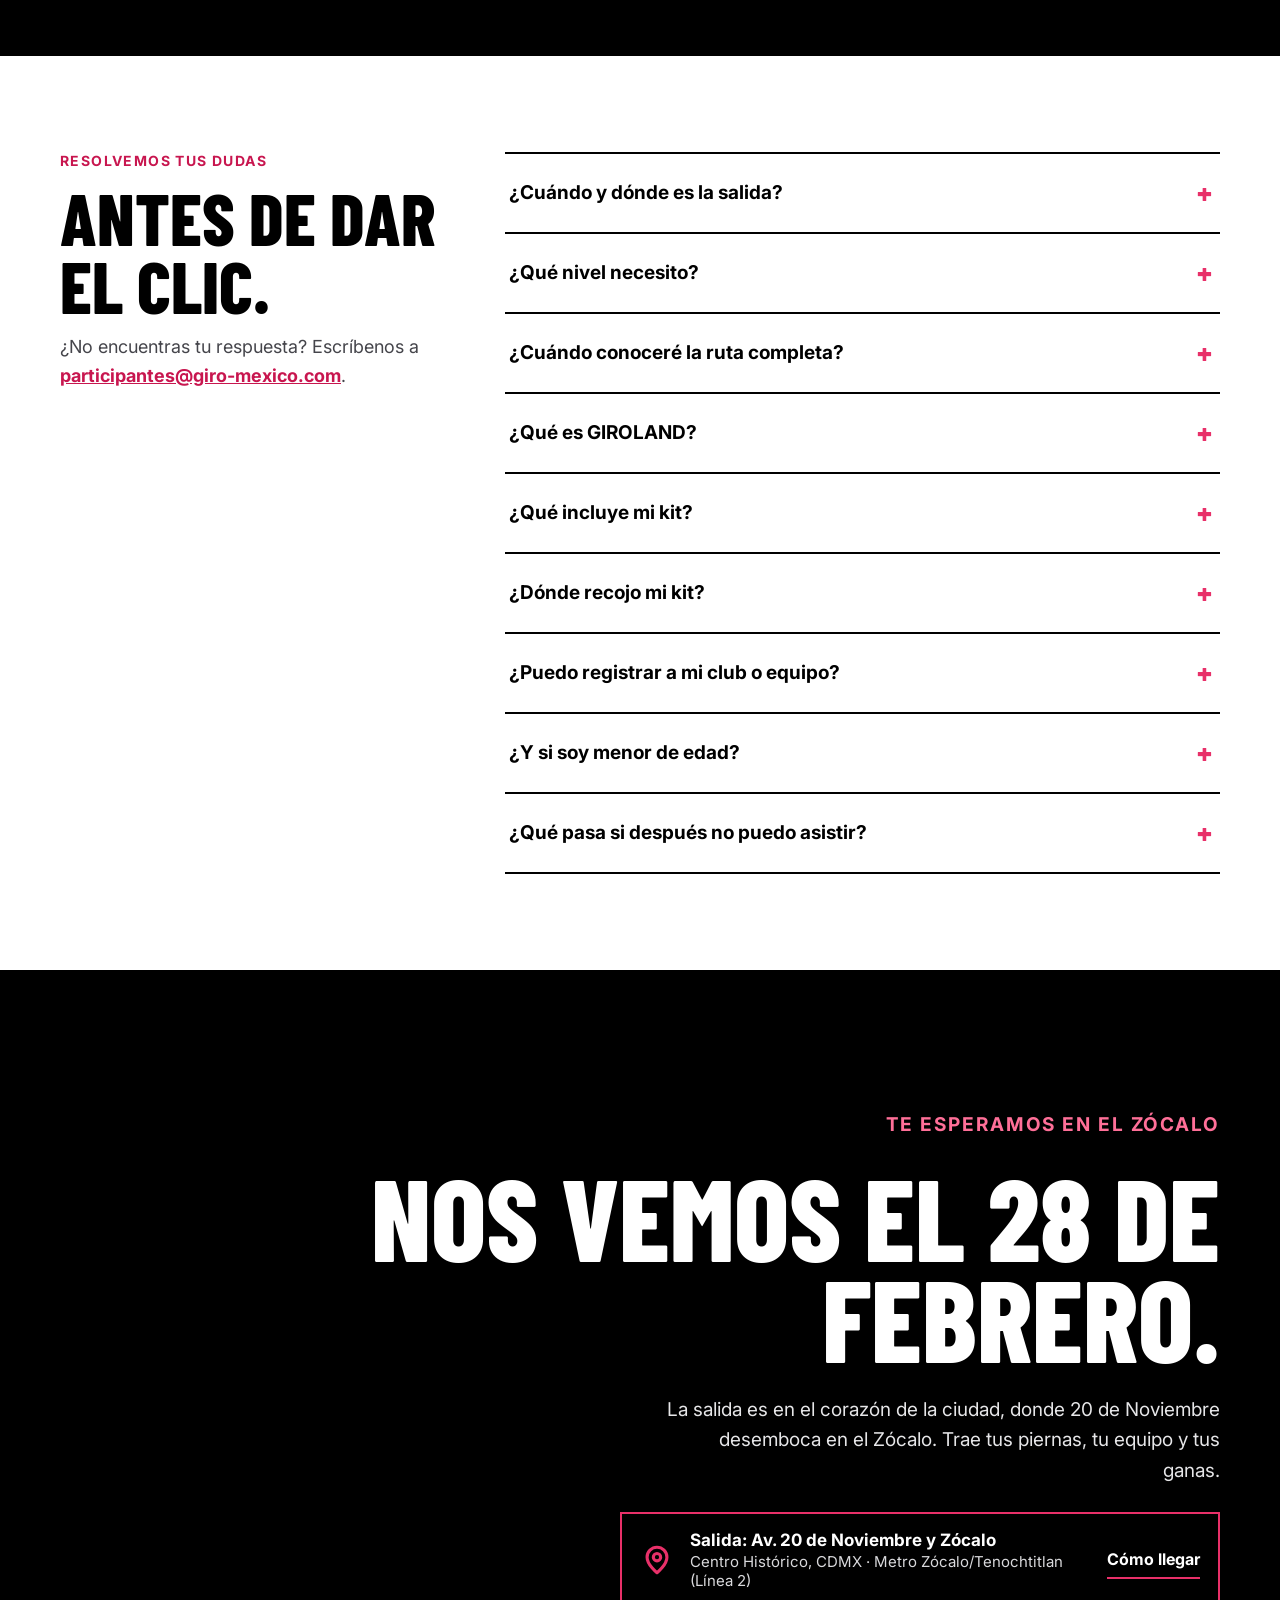
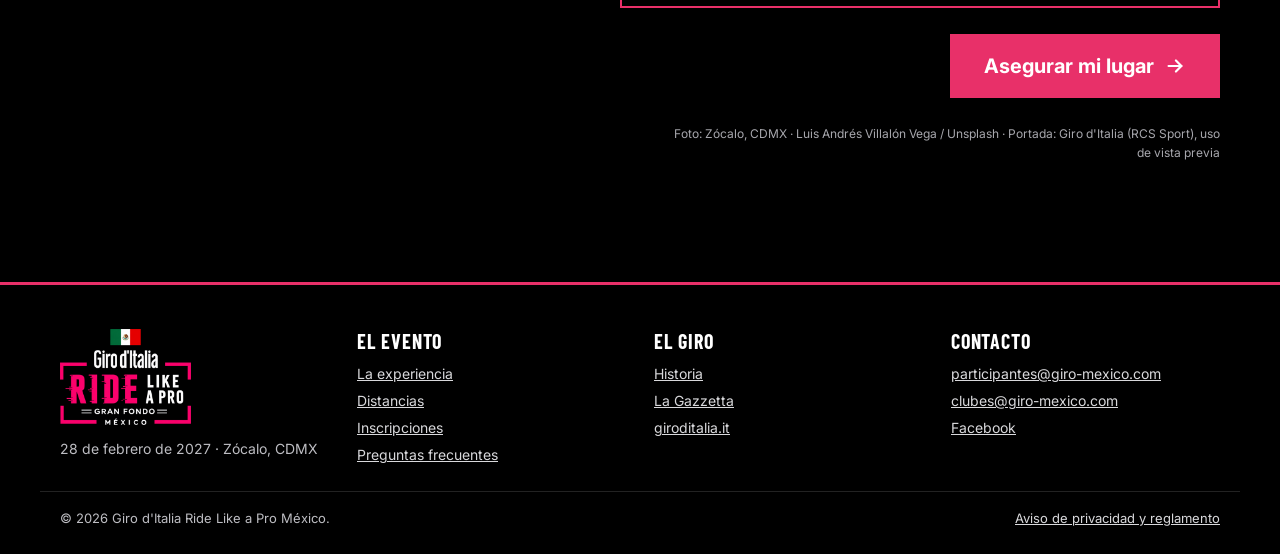
==== commit 52930b97: "Tanda 1: logo con bandera MX, nuevos textos (hero, historia, GIROLAND, ruta, comunidad, distancias)," ====
--- a/index.html
+++ b/index.html
@@ -4,7 +4,7 @@
 <meta charset="utf-8">
 <meta name="viewport" content="width=device-width, initial-scale=1">
 <title>Giro d'Italia Ride Like a Pro México 2027 | Gran Fondo en CDMX</title>
-<meta name="description" content="Giro d'Italia Ride Like a Pro México: 28 de febrero de 2027, salida en el Zócalo de la CDMX. Medio Fondo 60 km y Gran Fondo 120 km. Llega a GIRO-LAND y vive el Giro como pro.">
+<meta name="description" content="Giro d'Italia Ride Like a Pro México: 28 de febrero de 2027, salida en el Zócalo de la CDMX. Medio Fondo 60 km y Gran Fondo 120 km. Llega a GIROLAND y vive el Giro como pro.">
 <meta name="theme-color" content="#e83069">
 <meta property="og:type" content="website">
 <meta property="og:locale" content="es_MX">
@@ -82,6 +82,47 @@
   .pillars span{font-size:15px;line-height:1.55;color:#cfcfd4}
   .pillars svg{flex:0 0 auto}
 
+  .hero .kicker{margin:0;font-family:'Barlow Condensed',sans-serif;font-weight:800;font-size:clamp(26px,3.2vw,40px);text-transform:uppercase;line-height:1;color:#fff}
+  .hero .tagline{margin:0;font-family:'Barlow Condensed',sans-serif;font-weight:800;font-size:24px;letter-spacing:.06em;text-transform:uppercase;color:var(--pink)}
+  .hero-logo{flex:0 1 420px}
+  .hero-logo img{max-width:420px}
+  @media (max-width:900px){.hero-logo img{max-width:240px}}
+  header.site .logo img{height:60px}
+  @media (max-width:520px){header.site .logo img{height:48px}}
+  .kicker-dark{margin:0;font-family:'Barlow Condensed',sans-serif;font-weight:800;font-size:clamp(24px,2.8vw,34px);text-transform:uppercase;line-height:1.05;color:var(--pink-text)}
+  .story{display:grid;grid-template-columns:repeat(auto-fit,minmax(min(100%,300px),1fr));gap:18px}
+  .story a{display:flex;flex-direction:column;gap:14px;color:#fff;text-decoration:none}
+  .story .img{display:block;aspect-ratio:4/3;overflow:hidden;border-radius:14px;background:#111}
+  .story img{width:100%;height:100%;object-fit:cover;display:block;transition:transform .8s cubic-bezier(.2,.75,.2,1)}
+  .story a:hover img{transform:scale(1.06)}
+  .story .txt{display:flex;flex-direction:column;gap:6px}
+  .story small{font-size:13px;font-weight:800;letter-spacing:.1em;text-transform:uppercase;color:var(--pink-light)}
+  .story b{font-family:'Barlow Condensed',sans-serif;font-size:28px;text-transform:uppercase;line-height:1.05}
+  .story .txt>span{font-size:15px;line-height:1.6;color:#cfcfd4}
+  .fest{border-top:1px solid #2a2a2d;padding-top:40px}
+  .pillars{grid-template-columns:repeat(auto-fit,minmax(min(100%,260px),1fr))!important}
+  .pillars small{font-size:12px;font-weight:800;letter-spacing:.1em;color:var(--pink-light)}
+  .crew small{font-size:12px;font-weight:800;letter-spacing:.1em;text-transform:uppercase;color:var(--pink-text)}
+  .dist2{display:grid;grid-template-columns:repeat(auto-fit,minmax(min(100%,420px),1fr));gap:24px}
+  .dist2 article{background:#0b0b0c;color:#fff;border-radius:16px;overflow:hidden;display:flex;flex-direction:column}
+  .dist2 .ph{aspect-ratio:16/10;overflow:hidden}
+  .dist2 .ph img{width:100%;height:100%;object-fit:cover;display:block;transition:transform .8s cubic-bezier(.2,.75,.2,1)}
+  .dist2 article:hover .ph img{transform:scale(1.05)}
+  .dist2 .body{padding:24px;display:flex;flex-direction:column;gap:12px;flex:1 1 auto}
+  .dist2 .top{display:flex;justify-content:space-between;align-items:center;gap:10px}
+  .dist2 .top small{font-size:13px;font-weight:800;letter-spacing:.1em;text-transform:uppercase;color:var(--pink-light)}
+  .dist2 .pill{font-size:12px;font-weight:700;background:#232326;border-radius:999px;padding:5px 11px}
+  .dist2 h3{margin:0;font-family:'Barlow Condensed',sans-serif;font-weight:800;font-size:clamp(30px,3.2vw,40px);text-transform:uppercase;line-height:1}
+  .dist2 .km{font-family:'Barlow Condensed',sans-serif;font-weight:800;font-size:clamp(40px,4.4vw,56px);line-height:.9;color:var(--pink);font-variant-numeric:tabular-nums}
+  .dist2 p{margin:0;font-size:16px;line-height:1.6;color:#d9d9dc}
+  .dist2 dl{margin:6px 0 0;display:grid;grid-template-columns:repeat(3,1fr);gap:12px;border-top:1px solid #2a2a2d;padding-top:14px}
+  .dist2 dt{font-size:11px;font-weight:700;letter-spacing:.1em;text-transform:uppercase;color:#a7a7ad}
+  .dist2 dd{margin:4px 0 0;font-weight:700;font-size:15px}
+  .dist2 .discover{margin-top:auto;display:flex;align-items:center;justify-content:center;min-height:48px;border-radius:999px;background:#232326;color:#fff;text-decoration:none;font-weight:700;font-size:14px;letter-spacing:.08em;text-transform:uppercase;transition:background .2s}
+  .dist2 .discover:hover{background:var(--pink)}
+  @media (max-width:480px){.dist2 dl{grid-template-columns:1fr 1fr}}
+  .kit-hero{margin:0;border-radius:16px;overflow:hidden;background:#000}
+  .kit-hero img{width:100%;height:auto;display:block}
   /* Ruta */
   .tabs{display:flex;gap:0;border:2px solid #000;flex-wrap:wrap}
   .tabs button{flex:1 1 140px;background:#fff;border:0;border-right:2px solid #000;padding:14px 16px;min-height:52px;font:inherit;font-weight:700;cursor:pointer;text-align:left}
@@ -218,7 +259,7 @@
 
 <header class="site">
   <div class="wrap">
-    <a class="logo" href="index.html"><img src="brand/ride-like-a-pro-white.png" width="664" height="1063" alt="Giro d'Italia Ride Like a Pro"><span>México <b>2027</b></span></a>
+    <a class="logo" href="index.html"><img src="brand/logo-gfmx-sm.png" width="440" height="322" alt="Giro d'Italia Ride Like a Pro Gran Fondo México"></a>
     <button class="menu-btn" type="button" aria-label="Abrir menú" aria-expanded="false" aria-controls="nav"><svg aria-hidden="true" width="24" height="24" viewBox="0 0 24 24" fill="none" stroke="currentColor" stroke-width="2.4" stroke-linecap="round"><path d="M4 7h16M4 12h16M4 17h16"/></svg></button>
     <nav class="main" id="nav" aria-label="Principal">
       <a class="link" href="#experiencia">La experiencia</a>
@@ -240,9 +281,11 @@
     <div class="wrap">
       <div class="hero-grid">
         <div class="hero-copy">
-          <p class="badge">Be the Maglia Rosa · Registro abierto</p>
+          <p class="badge">Registro abierto · 28 feb 2027</p>
           <h1 class="display" aria-label="Rueda como pro. Asegura tu lugar."><span class="ln" aria-hidden="true"><span>Rueda</span></span><span class="ln" aria-hidden="true"><span>como <span class="pk">pro.</span></span></span><span class="ln" aria-hidden="true"><span>Asegura</span></span><span class="ln" aria-hidden="true"><span>tu lugar.</span></span></h1>
-          <p class="sub">El gran fondo del Giro d'Italia sale del Zócalo de la Ciudad de México. Entrena, rueda como profesional y celebra en <span class="nw">GIRO-LAND</span> con tu medalla y toda tu gente.</p>
+          <p class="kicker">El espíritu del Giro. Tu propia historia.</p>
+          <p class="sub"><b>La grandeza del ciclismo mundial llega a México.</b><br>Una salida legendaria, kilómetros de desafío y una experiencia que va mucho más allá de cruzar una meta. Comparte la ruta, supera tus límites y vive la pasión del Giro d'Italia Ride Like a Pro.</p>
+          <p class="tagline">Be the Maglia Rosa.</p>
           <div class="row">
             <a class="btn btn-lg" href="https://www.entusmarcas.com/" target="_blank" rel="noopener">Quiero registrarme
               <svg aria-hidden="true" width="20" height="20" viewBox="0 0 24 24" fill="none" stroke="currentColor" stroke-width="2.4" stroke-linecap="round" stroke-linejoin="round"><path d="M5 12h14"/><path d="M13 6l6 6-6 6"/></svg>
@@ -252,7 +295,7 @@
           <p class="note">Las inscripciones son a través de Entusmarcas, la boletera oficial del evento.</p>
         </div>
         <div class="hero-logo">
-          <img src="brand/ride-like-a-pro-white.png" width="664" height="1063" alt="Giro d'Italia Ride Like a Pro · Be the Maglia Rosa">
+          <img src="brand/logo-gfmx.png" width="800" height="586" alt="Giro d'Italia Ride Like a Pro Gran Fondo México">
         </div>
       </div>
       <div class="facts">
@@ -266,8 +309,8 @@
 
   <div class="ticker" aria-hidden="true">
     <div class="ticker-track">
-      <span>Be the Maglia Rosa</span><b></b><span>28 · 02 · 2027</span><b></b><span>Zócalo · CDMX</span><b></b><span>60 · 120 km</span><b></b><span><span class="nw">GIRO-LAND</span></span><b></b>
-      <span>Be the Maglia Rosa</span><b></b><span>28 · 02 · 2027</span><b></b><span>Zócalo · CDMX</span><b></b><span>60 · 120 km</span><b></b><span><span class="nw">GIRO-LAND</span></span><b></b>
+      <span>Be the Maglia Rosa</span><b></b><span>28 · 02 · 2027</span><b></b><span>Zócalo · CDMX</span><b></b><span>60 · 120 km</span><b></b><span>GIROLAND</span><b></b>
+      <span>Be the Maglia Rosa</span><b></b><span>28 · 02 · 2027</span><b></b><span>Zócalo · CDMX</span><b></b><span>60 · 120 km</span><b></b><span>GIROLAND</span><b></b>
     </div>
   </div>
 
@@ -287,41 +330,64 @@
   </section>
 
   <section id="experiencia" class="dark">
-    <div class="wrap" style="display:flex;flex-direction:column;gap:44px">
+    <div class="wrap" style="display:flex;flex-direction:column;gap:40px">
       <div class="head" data-rv>
         <p class="eyebrow">Por qué estar ahí</p>
-        <h2 class="display">Un día que se queda contigo.</h2>
-        <p class="lead">No es solo cruzar una meta, es la salida en el corazón de la ciudad, la ruta, tu gente y una fiesta rosa al final.</p>
-      </div>
-      <div class="trio">
-        <a href="#giro-land" data-rv><img src="https://images.unsplash.com/photo-1784123476739-4527223aae15?w=900&q=72&auto=format&fit=crop" alt="Asistentes disfrutando un festival al aire libre" loading="lazy"><em>01</em><span><b>La meta</b><small>Bienvenido a <span class="nw">GIRO-LAND</span></small></span></a>
-        <a href="#ruta" data-rv><img src="img/fb-ruta.jpg" alt="Grupo de ciclistas en carretera junto a una bandera rosa" loading="lazy"><em>02</em><span><b>La ruta</b><small>Recorrido, hidratación y seguridad</small></span></a>
-        <a href="#aficion" data-rv><img src="img/fb-selfie.jpg" alt="Dos ciclistas tomándose una selfie antes de la salida" loading="lazy"><em>03</em><span><b>La afición</b><small>Con amigos, familia y pareja</small></span></a>
-      </div>
-    </div>
-  </section>
-
-  <!-- 01 · La meta: GIRO-LAND -->
-  <section id="giro-land" class="dark" style="border-top:1px solid #1d1d1f">
+        <h2 class="display">No es solo una carrera. Es una historia que vas a vivir.</h2>
+        <p class="lead">Una salida memorable, una ruta que te desafía y miles de personas que comparten tu pasión. Vive cada kilómetro, celebra cada logro y descubre lo que significa formar parte del Giro d'Italia Ride Like a Pro México.</p>
+      </div>
+      <div class="story">
+        <a href="#final" data-rv><span class="img"><img src="https://static2.giroditalia.it/wp-content/uploads/2026/05/w2mvngEbTomSIqMl7juM_140526-074756-scaled.jpg" alt="Pelotón del Giro d'Italia cruzando una calle llena de aficionados" loading="lazy"></span><span class="txt"><small>01 · La salida</small><b>Donde comienza la historia.</b><span>Toma la salida desde un escenario emblemático y siente la emoción de compartir los primeros kilómetros con cientos de ciclistas.</span></span></a>
+        <a href="#ruta" data-rv><span class="img"><img src="https://static2.giroditalia.it/wp-content/uploads/2026/05/UhFFwCD2e7Yy3LMFKbqA_290526-081950-2048x1365.jpg" alt="Pelotón del Giro d'Italia en un puerto de montaña" loading="lazy"></span><span class="txt"><small>02 · La ruta</small><b>El desafío que te lleva más lejos.</b><span>Recorre paisajes extraordinarios, supera tus propios límites y disfruta cada kilómetro con seguridad y soporte profesional.</span></span></a>
+        <a href="#aficion" data-rv><span class="img"><img src="https://static2.giroditalia.it/wp-content/uploads/2025/05/j0AoJVEp4yrtJSV9AGIw_210525-082759-1536x1024.jpg" alt="Un niño se toma una selfie con un ciclista del Giro d'Italia" loading="lazy"></span><span class="txt"><small>03 · La comunidad</small><b>La pasión se disfruta mejor juntos.</b><span>Comparte la experiencia con amigos, familia y miles de apasionados que hacen del ciclismo una forma de vida.</span></span></a>
+      </div>
+      <p class="photo-credit">Fotos: Giro d'Italia (RCS Sport). Uso de vista previa.</p>
+    </div>
+  </section>
+
+  <!-- GIROLAND -->
+  <section id="giroland" class="dark" style="border-top:1px solid #1d1d1f">
     <div class="wrap" style="display:flex;flex-direction:column;gap:40px">
       <div class="split">
         <div class="stack" data-rv>
-          <p class="eyebrow">01 · La meta · Zona de hospitalidad</p>
-          <h2 class="display"><span class="nw">GIRO-LAND</span>: aquí empieza la fiesta.</h2>
-          <p class="lead">Al cruzar la meta, los ciclistas y sus acompañantes acceden a <span class="nw">GIRO-LAND</span>, el área recreativa oficial del Giro d'Italia. Este espacio incluye feria gastronómica italiana, música en vivo, zona de exposición de marcas, actividades infantiles y la ceremonia de premiación.</p>
-          <p class="lead">Ven aunque no ruedes: <span class="nw">GIRO-LAND</span> es para ciclistas, familias y aficionados.</p>
-        </div>
-        <figure class="gl-wide" data-rv><img src="https://images.unsplash.com/photo-1784123476739-4527223aae15?w=1400&q=72&auto=format&fit=crop" alt="Asistentes disfrutando un festival al aire libre" loading="lazy"><figcaption><span class="nw">GIRO-LAND</span> · Área recreativa oficial</figcaption></figure>
+          <p class="eyebrow">GIROLAND</p>
+          <h2 class="display">GIROLAND: aquí comienza la celebración.</h2>
+          <p class="lead">Al cruzar la línea de meta, la experiencia continúa en GIROLAND, el gran festival de Giro d'Italia Ride Like a Pro México.</p>
+          <p class="lead">Un espacio que celebra la cultura italiana y la pasión por el ciclismo, con gastronomía, música en vivo, exposición de grandes marcas, actividades para niños y la ceremonia de premiación.</p>
+          <p class="lead" style="color:#fff">Ven a celebrar, descubrir y compartir. No necesitas subirte a una bicicleta para vivir la experiencia del Giro.</p>
+        </div>
+        <figure class="gl-wide" data-rv><img src="https://static2.giroditalia.it/wp-content/uploads/2026/05/9QDUpGwDNOweJM0YquWi_310526-094203-1536x1024.jpg" alt="Llegada del Giro d'Italia con el público en las vallas" loading="lazy"><figcaption>GIROLAND · El festival del Giro</figcaption></figure>
       </div>
       <div class="gl-grid">
-        <figure class="gl-tile" data-rv><img src="https://images.unsplash.com/photo-1673971372358-769a28fa4c81?w=700&q=72&auto=format&fit=crop" alt="Plato de pasta italiana en primer plano" loading="lazy"><figcaption><b>Feria gastronómica italiana</b><span>Pasta, pizza y sabores de Italia para recuperar energía.</span></figcaption></figure>
-        <figure class="gl-tile" data-rv><img src="https://images.unsplash.com/photo-1787677357294-291c94813bb4?w=700&q=72&auto=format&fit=crop" alt="Público frente a un escenario con banda en vivo" loading="lazy"><figcaption><b>Música en vivo</b><span>Un escenario para celebrar con los que rodaron y los que vinieron a echarte porras.</span></figcaption></figure>
+        <figure class="gl-tile" data-rv><img src="https://static2.giroditalia.it/wp-content/uploads/2025/05/BCkAPoyiaYNB6KA5R3Uh_160525-065241.jpg" alt="Un ciclista comiendo pizza en la zona de hospitalidad del Giro" loading="lazy"><figcaption><b>Feria gastronómica italiana</b><span>Pasta, pizza y sabores de Italia para recuperar energía.</span></figcaption></figure>
+        <figure class="gl-tile" data-rv><img src="https://static2.giroditalia.it/wp-content/uploads/2025/05/mLLfyKwCx3HtEwGDtxyJ_070525-095132-1536x1024.jpg" alt="Concierto en un escenario del Giro d'Italia con público" loading="lazy"><figcaption><b>Música en vivo</b><span>Un escenario para celebrar con los que rodaron y los que vinieron a echar porras.</span></figcaption></figure>
         <figure class="gl-tile" data-rv><img src="https://images.unsplash.com/photo-1778402566957-c21d77a67d0d?w=700&q=72&auto=format&fit=crop" alt="Asistentes recorriendo stands bajo una gran carpa" loading="lazy"><figcaption><b>Exposición de marcas</b><span>Bicis, equipo, nutrición y la tienda oficial del Giro.</span></figcaption></figure>
         <figure class="gl-tile" data-rv><img src="https://images.unsplash.com/photo-1636717944794-858fe2fea698?w=700&q=72&auto=format&fit=crop" alt="Niños con la cara pintada en un festival" loading="lazy"><figcaption><b>Actividades infantiles</b><span>Para que los más chicos también vivan su primera fiesta rosa.</span></figcaption></figure>
-        <figure class="gl-tile" data-rv><img src="https://images.unsplash.com/photo-1790337613912-29bdb9a722af?w=700&q=72&auto=format&fit=crop" alt="Una persona coloca una medalla a un participante" loading="lazy"><figcaption><b>Ceremonia de premiación</b><span>Medallas, podios y el momento de celebrar a los mejores de cada categoría.</span></figcaption></figure>
-        <figure class="gl-tile" data-rv><img src="img/fb-salida.jpg" alt="Grupo de ciclistas reunidos junto a la carpa de Ride Like a Pro" loading="lazy"><figcaption><b>Piccolo Fondo</b><span>Una rodada recreativa dentro de <span class="nw">GIRO-LAND</span> para disfrutar el ambiente sin presión.</span></figcaption></figure>
-      </div>
-      <p class="photo-credit">Fotos de referencia: Unsplash (Barney Goodman, Fatemeh Rz, Margo Evardson, Ihnatsi Yfull, Olek Buzunov) y Giro Ride Like a Pro México.</p>
+        <figure class="gl-tile" data-rv><img src="https://static2.giroditalia.it/wp-content/uploads/2025/05/DDYw73IvppiXEbxSmM9t_160525-081245-1536x1024.jpg" alt="Ciclistas en el escenario junto al trofeo del Giro d'Italia" loading="lazy"><figcaption><b>Ceremonia de premiación</b><span>Podios, trofeos y el momento de celebrar a los mejores de cada categoría.</span></figcaption></figure>
+        <figure class="gl-tile" data-rv><img src="img/fb-salida.jpg" alt="Grupo de ciclistas reunidos junto a la carpa de Ride Like a Pro" loading="lazy"><figcaption><b>Piccolo Fondo</b><span>Una rodada recreativa dentro de GIROLAND para disfrutar el ambiente sin presión.</span></figcaption></figure>
+      </div>
+      <div class="split fest" style="align-items:start">
+        <div class="stack" data-rv>
+          <p class="eyebrow">GIROLAND</p>
+          <h2 class="display">Bienvenidos al festival del Giro.</h2>
+        </div>
+        <div class="stack" data-rv>
+          <p class="lead">La energía del ciclismo toma otra dimensión en GIROLAND. Música, gastronomía, entretenimiento, exhibiciones, marcas, experiencias y actividades para toda la familia.</p>
+          <p class="lead">Un gran punto de encuentro donde el deporte, el lifestyle y la pasión por la bicicleta se convierten en una celebración.</p>
+          <p class="lead" style="color:#fff;font-weight:700">Aquí todos forman parte del Giro.</p>
+        </div>
+      </div>
+      <ul class="pillars">
+        <li data-rv><small>01</small><b><svg width="22" height="22" viewBox="0 0 24 24" fill="none" stroke="#e83069" stroke-width="2.2" stroke-linecap="round" stroke-linejoin="round" aria-hidden="true"><path d="M4 22V3"/><path d="M4 4h14l-2 4 2 4H4"/></svg>The Finish Line</b><span>Cada llegada tiene una historia. Celebra tu desafío y conquista tu momento Giro.</span></li>
+        <li data-rv><small>02</small><b><svg width="22" height="22" viewBox="0 0 24 24" fill="none" stroke="#e83069" stroke-width="2.2" stroke-linecap="round" stroke-linejoin="round" aria-hidden="true"><circle cx="12" cy="15" r="6"/><path d="M8.5 9.5 6 2h4l2 5 2-5h4l-2.5 7.5"/></svg>Finisher Experience</b><span>Tu logro merece ser recordado. Llévate los recuerdos de una experiencia extraordinaria.</span></li>
+        <li data-rv><small>03</small><b><svg width="22" height="22" viewBox="0 0 24 24" fill="none" stroke="#e83069" stroke-width="2.2" stroke-linecap="round" stroke-linejoin="round" aria-hidden="true"><path d="M3 9l9-6 9 6v11H3z"/><path d="M9 20v-6h6v6"/></svg>Brand Village</b><span>Descubre las grandes marcas, la innovación y las últimas tendencias del ciclismo.</span></li>
+        <li data-rv><small>04</small><b><svg width="22" height="22" viewBox="0 0 24 24" fill="none" stroke="#e83069" stroke-width="2.2" stroke-linecap="round" stroke-linejoin="round" aria-hidden="true"><path d="M12 21s-7-4.4-7-10a4 4 0 0 1 7-2.6A4 4 0 0 1 19 11c0 5.6-7 10-7 10z"/></svg>Recovery &amp; Wellness</b><span>Recupera energía, hidrátate y disfruta de un espacio dedicado a tu bienestar.</span></li>
+        <li data-rv><small>05</small><b><svg width="22" height="22" viewBox="0 0 24 24" fill="none" stroke="#e83069" stroke-width="2.2" stroke-linecap="round" stroke-linejoin="round" aria-hidden="true"><path d="M4 11h16a8 8 0 0 1-16 0z"/><path d="M8 3v4M12 3v4M16 3v4"/></svg>Food &amp; Gastronomy</b><span>Sabores, encuentros y momentos para compartir alrededor de la pasión por el deporte.</span></li>
+        <li data-rv><small>06</small><b><svg width="22" height="22" viewBox="0 0 24 24" fill="none" stroke="#e83069" stroke-width="2.2" stroke-linecap="round" stroke-linejoin="round" aria-hidden="true"><path d="M9 18V5l12-2v13"/><circle cx="6" cy="18" r="3"/><circle cx="18" cy="16" r="3"/></svg>Live Entertainment</b><span>Música, espectáculos y entretenimiento para celebrar la pasión del Giro.</span></li>
+        <li data-rv><small>07</small><b><svg width="22" height="22" viewBox="0 0 24 24" fill="none" stroke="#e83069" stroke-width="2.2" stroke-linecap="round" stroke-linejoin="round" aria-hidden="true"><circle cx="9" cy="8" r="3"/><circle cx="17" cy="9" r="2.4"/><path d="M3 21v-2a5 5 0 0 1 10 0v2M14 21v-1.5a3.5 3.5 0 0 1 7 0V21"/></svg>Cycling Community</b><span>Conecta con miles de apasionados por el ciclismo y forma parte de una comunidad extraordinaria.</span></li>
+        <li data-rv><small>08</small><b><svg width="22" height="22" viewBox="0 0 24 24" fill="none" stroke="#e83069" stroke-width="2.2" stroke-linecap="round" stroke-linejoin="round" aria-hidden="true"><circle cx="7" cy="6" r="2.5"/><circle cx="17" cy="6" r="2.5"/><circle cx="12" cy="12" r="2"/><path d="M3 21v-6a4 4 0 0 1 8 0M13 21v-6a4 4 0 0 1 8 0M10 21v-3a2 2 0 0 1 4 0v3"/></svg>Family Experience</b><span>Una celebración para compartir con amigos, familia y nuevas generaciones.</span></li>
+      </ul>
+      <p class="photo-credit">Fotos: Giro d'Italia (RCS Sport), Unsplash (Margo Evardson, Ihnatsi Yfull) y Giro Ride Like a Pro México. Uso de vista previa.</p>
     </div>
   </section>
 
@@ -330,8 +396,10 @@
     <div class="wrap" style="display:flex;flex-direction:column;gap:32px">
       <div class="head" data-rv>
         <p class="eyebrow">02 · La ruta</p>
-        <h2 class="display">Del Zócalo a la carretera.</h2>
-        <p class="lead">La salida es en la esquina de 20 de Noviembre y el Zócalo. Aquí publicaremos el recorrido de cada distancia, la altimetría, los puntos de hidratación y el dispositivo de seguridad.</p>
+        <h2 class="display">De la historia a la leyenda.</h2>
+        <p class="kicker-dark">El Giro comienza en el corazón de México.</p>
+        <p class="lead">Desde el corazón de la Ciudad de México comienza un recorrido diseñado para desafiar tus límites. Una salida emblemática, kilómetros de paisajes extraordinarios y el espíritu del Giro d'Italia acompañándote en cada pedalada.</p>
+        <p class="lead">Descubre los recorridos, conquista cada ascenso y prepárate para vivir una experiencia que va mucho más allá del ciclismo.</p>
         <span class="chip" style="align-self:flex-start">Datos de ruta en validación</span>
       </div>
       <div data-rv>
@@ -374,19 +442,19 @@
   <section id="aficion" style="background:var(--soft)">
     <div class="wrap" style="display:flex;flex-direction:column;gap:36px">
       <div class="head" data-rv>
-        <p class="eyebrow">03 · La afición</p>
-        <h2 class="display">Se rueda mejor acompañado.</h2>
-        <p class="lead">El Giro se vive con tu gente. Ruedan juntos, se esperan en la meta o se ponen la camiseta para echar porras desde la banqueta.</p>
+        <p class="eyebrow">03 · The Giro Community</p>
+        <h2 class="display">El Giro se vive mejor cuando se comparte.</h2>
+        <p class="lead">Hay experiencias que se disfrutan más cuando se viven juntos. Reúne a tu equipo, comparte la ruta, anima desde la meta y celebra cada momento. Porque el Giro d'Italia Ride Like a Pro México es mucho más que una carrera: es una pasión que nos conecta.</p>
       </div>
       <div class="crew">
-        <article data-rv><img src="img/fb-amigos.jpg" alt="Dos amigos celebrando en el evento" loading="lazy"><div><h3>Con tus amigos</h3><p>Armen su grupo, entrenen juntos y celebren cada kilómetro. Las mejores historias del día se cuentan en grupo.</p></div></article>
-        <article data-rv><img src="https://images.unsplash.com/photo-1791714837074-0eb6e74493ba?w=900&q=70&auto=format&fit=crop" alt="Familia rodando por la ciudad con dos niños" loading="lazy"><div><h3>En familia</h3><p>Que te vean salir del Zócalo y te reciban en <span class="nw">GIRO-LAND</span>. Un domingo que se vuelve tradición.</p></div></article>
-        <article data-rv><img src="https://images.unsplash.com/photo-1776858205706-ce6680cb0bdb?w=900&q=70&auto=format&fit=crop" alt="Niña en hombros de su papá animando en un evento" loading="lazy"><div><h3>Con los peques</h3><p>Las actividades infantiles de <span class="nw">GIRO-LAND</span> están pensadas para que los más chicos vivan su primera fiesta rosa.</p></div></article>
-        <article data-rv><img src="img/fb-selfie.jpg" alt="Dos ciclistas sonriendo en una selfie" loading="lazy"><div><h3>En pareja</h3><p>Entrenar juntos, rodar juntos y cruzar la meta juntos. Pocas citas se recuerdan tanto.</p></div></article>
+        <article data-rv><img src="img/fb-amigos.jpg" alt="Dos amigos celebrando en el evento" loading="lazy"><div><small>01 · Your cycling crew</small><h3>La pasión se comparte.</h3><p>Reúne a tus amigos, prepara el desafío y escribe una historia que comienza en la línea de salida y se celebra juntos en la meta.</p></div></article>
+        <article data-rv><img src="https://images.unsplash.com/photo-1791714837074-0eb6e74493ba?w=900&q=70&auto=format&fit=crop" alt="Familia rodando por la ciudad con dos niños" loading="lazy"><div><small>02 · Family experience</small><h3>El Giro también es para ellos.</h3><p>Comparte la emoción con quienes siempre están contigo. Una experiencia para disfrutar en familia, dentro y fuera de la ruta.</p></div></article>
+        <article data-rv><img src="https://images.unsplash.com/photo-1776858205706-ce6680cb0bdb?w=900&q=70&auto=format&fit=crop" alt="Niña en hombros de su papá animando en un evento" loading="lazy"><div><small>03 · Next generation</small><h3>La próxima generación del ciclismo.</h3><p>Acerca a los más jóvenes al mundo de la bicicleta y comparte con ellos la emoción, los valores y la pasión del deporte.</p></div></article>
+        <article data-rv><img src="img/fb-selfie.jpg" alt="Dos ciclistas sonriendo en una selfie" loading="lazy"><div><small>04 · Share the experience</small><h3>Los grandes momentos se viven juntos.</h3><p>Conquista nuevos retos, acompaña a quien quieres y celebra cada kilómetro de esta experiencia.</p></div></article>
       </div>
       <div class="cheer" data-rv>
         <svg aria-hidden="true" width="36" height="36" viewBox="0 0 24 24" fill="none" stroke="#e83069" stroke-width="2" stroke-linecap="round" stroke-linejoin="round"><path d="M3 11l18-5v12L3 14v-3z"/><path d="M11.6 16.8a3 3 0 1 1-5.8-1.6"/></svg>
-        <p><b>¿No vas a rodar?</b> Ven a la salida en 20 de Noviembre y Zócalo, ponte algo rosa y acompaña a tu ciclista hasta <span class="nw">GIRO-LAND</span>.</p>
+        <p><b>No necesitas competir para vivir el Giro.</b> Ven a disfrutar la emoción de la salida, anima a los ciclistas y celebra con ellos en GIROLAND. La pasión por el ciclismo también se vive desde afuera de la bicicleta.</p>
       </div>
       <p class="photo-credit">Fotos: Giro Ride Like a Pro México y Unsplash (Elena Makarevich, Brett Wharton). Uso de vista previa.</p>
     </div>
@@ -395,14 +463,35 @@
   <section id="distancias">
     <div class="wrap" style="display:flex;flex-direction:column;gap:44px">
       <div class="head" data-rv>
-        <p class="eyebrow">Distancias</p>
-        <h2 class="display">Elige el reto que te prende.</h2>
-        <p class="lead">Dos distancias, una misma salida y la misma fiesta en <span class="nw">GIRO-LAND</span>.</p>
-      </div>
-      <div class="dist">
-        <article data-rv><h3>Medio<br>Fondo</h3><span class="km"><span data-count="60">60</span><small>km</small></span><span class="bar"><i data-w="50%"></i></span><span class="tag">Para ir por más</span><p>Para quien ya rueda constante y quiere ponerse a prueba.</p><a href="https://www.entusmarcas.com/" target="_blank" rel="noopener">Inscribirme al Medio Fondo</a></article>
-        <article data-rv><h3>Gran<br>Fondo</h3><span class="km"><span data-count="120">120</span><small>km</small></span><span class="bar"><i data-w="100%"></i></span><span class="tag">La experiencia completa</span><p>Para ciclistas con fondo que quieren rodar como pro de principio a fin.</p><a href="https://www.entusmarcas.com/" target="_blank" rel="noopener">Inscribirme al Gran Fondo</a></article>
-      </div>
+        <p class="eyebrow">Choose your challenge</p>
+        <h2 class="display">Dos distancias. Un mismo espíritu. Un solo Giro.</h2>
+        <p class="lead">Dos maneras de vivir el Giro d'Italia Ride Like a Pro México. Elige tu desafío, conquista la ruta y descubre hasta dónde puedes llegar.</p>
+      </div>
+      <div class="dist2">
+        <article data-rv>
+          <div class="ph"><img src="https://static2.giroditalia.it/wp-content/uploads/2026/05/dONJd1xub9ebjfkOP1w8_080526-070336-1536x1024.jpg" alt="Pelotón del Giro d'Italia entre árboles en flor" loading="lazy"></div>
+          <div class="body">
+            <div class="top"><small>01 · Medio Fondo</small><span class="pill">60 KM</span></div>
+            <h3>El reto de superarte.</h3>
+            <span class="km"><span data-count="60">60</span> KM</span>
+            <p>Una distancia para disfrutar cada kilómetro, poner a prueba tu resistencia y descubrir de lo que eres capaz. El equilibrio perfecto entre desafío, estrategia y pasión por el ciclismo.</p>
+            <dl><div><dt>Distancia</dt><dd>60 kilómetros</dd></div><div><dt>Desafío</dt><dd>Resistencia</dd></div><div><dt>Salida</dt><dd>Zócalo, CDMX</dd></div></dl>
+            <a class="discover" href="#ruta" data-tab="0">Descubre el Medio Fondo</a>
+          </div>
+        </article>
+        <article data-rv>
+          <div class="ph"><img src="https://static2.giroditalia.it/wp-content/uploads/2026/05/K0kQsjfC6zFg41zCYg72_260526-073603-scaled.jpg" alt="Carretera del Giro d'Italia en un valle de montaña" loading="lazy"></div>
+          <div class="body">
+            <div class="top"><small>02 · Gran Fondo</small><span class="pill">120 KM</span></div>
+            <h3>El desafío definitivo.</h3>
+            <span class="km"><span data-count="120">120</span> KM</span>
+            <p>Para quienes buscan llevar su resistencia al límite. Una experiencia de fondo que exige preparación, determinación y carácter. Cada ascenso y cada kilómetro forman parte de tu propia historia.</p>
+            <dl><div><dt>Distancia</dt><dd>120 kilómetros</dd></div><div><dt>Desafío</dt><dd>Alta exigencia</dd></div><div><dt>Salida</dt><dd>Zócalo, CDMX</dd></div></dl>
+            <a class="discover" href="#ruta" data-tab="1">Descubre el Gran Fondo</a>
+          </div>
+        </article>
+      </div>
+      <p class="photo-credit">Fotos: Giro d'Italia (RCS Sport). Uso de vista previa.</p>
     </div>
   </section>
 
@@ -411,21 +500,14 @@
       <div class="head" data-rv>
         <p class="eyebrow">Race kit oficial</p>
         <h2 class="display">Llévate algo más que kilómetros.</h2>
-        <p class="lead">El jersey oficial y los accesorios de la edición mexicana de Ride Like a Pro. Da clic en cada imagen para ver el detalle.</p>
-      </div>
-      <div class="goods">
-        <figure class="feat" data-rv><a class="ph" href="img/kit/jersey.jpg" target="_blank" rel="noopener" aria-label="Ver Jersey oficial en grande"><img src="img/kit/jersey.jpg" alt="Jersey oficial rosa con diseño topográfico, vista frontal, trasera y detalles" loading="lazy"></a><figcaption><b>Jersey oficial</b><span>Concepto topográfico inspirado en la ruta</span></figcaption></figure>
-        <figure class="" data-rv><a class="ph" href="img/kit/musette.jpg" target="_blank" rel="noopener" aria-label="Ver Musette en grande"><img src="img/kit/musette.jpg" alt="Musette rosa con logo Ride Like a Pro y detalles" loading="lazy"></a><figcaption><b>Musette</b><span>Bolsa de avituallamiento con correa ajustable</span></figcaption></figure>
-        <figure class="" data-rv><a class="ph" href="img/kit/gorra.jpg" target="_blank" rel="noopener" aria-label="Ver Gorra de ciclismo en grande"><img src="img/kit/gorra.jpg" alt="Gorra de ciclismo blanca con visera rosa y diseño topográfico" loading="lazy"></a><figcaption><b>Gorra de ciclismo</b><span>Visera rosa y detalle tricolor</span></figcaption></figure>
-        <figure class="" data-rv><a class="ph" href="img/kit/calcetas.jpg" target="_blank" rel="noopener" aria-label="Ver Calcetas en grande"><img src="img/kit/calcetas.jpg" alt="Calcetas blancas con puño rosa y logo Ride Like a Pro" loading="lazy"></a><figcaption><b>Calcetas</b><span>Puño rosa con franja tricolor</span></figcaption></figure>
-        <figure class="" data-rv><a class="ph" href="img/kit/cuello.jpg" target="_blank" rel="noopener" aria-label="Ver Cuello multiusos en grande"><img src="img/kit/cuello.jpg" alt="Cuello multiusos en versión rosa y blanca" loading="lazy"></a><figcaption><b>Cuello multiusos</b><span>En rosa y en blanco</span></figcaption></figure>
-        <figure class="duo" data-rv><div class="ph"><a href="img/kit/anfora-rosa.jpg" target="_blank" rel="noopener" aria-label="Ver ánfora rosa en grande"><img src="img/kit/anfora-rosa.jpg" alt="Ánfora rosa con logo Ride Like a Pro" loading="lazy"></a><a href="img/kit/anfora-blanca.jpg" target="_blank" rel="noopener" aria-label="Ver ánfora blanca en grande"><img src="img/kit/anfora-blanca.jpg" alt="Ánfora blanca con logo Ride Like a Pro" loading="lazy"></a></div><figcaption><b>Ánforas</b><span>En rosa y en blanco</span></figcaption></figure>
-      </div>
+        <p class="lead">Jersey oficial, musette, gorra, ánfora, calcetas y cuello multiusos de la edición mexicana de Ride Like a Pro.</p>
+      </div>
+      <figure class="kit-hero" data-rv><a href="img/kit/race-kit-oficial.jpg" target="_blank" rel="noopener" aria-label="Ver el race kit oficial en grande"><img src="img/kit/race-kit-oficial.jpg" width="2182" height="1228" alt="Race kit oficial: musette, gorra, jersey, ánfora, calcetas y cuello de Giro d'Italia Ride Like a Pro Gran Fondo México" loading="lazy"></a></figure>
       <ul class="incl">
         <li data-rv><svg aria-hidden="true" width="22" height="22" viewBox="0 0 24 24" fill="none" stroke="#e83069" stroke-width="2.6" stroke-linecap="round" stroke-linejoin="round"><path d="M20 6L9 17l-5-5"/></svg>Número y chip de cronometraje</li>
         <li data-rv><svg aria-hidden="true" width="22" height="22" viewBox="0 0 24 24" fill="none" stroke="#e83069" stroke-width="2.6" stroke-linecap="round" stroke-linejoin="round"><path d="M20 6L9 17l-5-5"/></svg>Medalla finisher</li>
         <li data-rv><svg aria-hidden="true" width="22" height="22" viewBox="0 0 24 24" fill="none" stroke="#e83069" stroke-width="2.6" stroke-linecap="round" stroke-linejoin="round"><path d="M20 6L9 17l-5-5"/></svg>Hidratación y apoyo en ruta</li>
-        <li data-rv><svg aria-hidden="true" width="22" height="22" viewBox="0 0 24 24" fill="none" stroke="#e83069" stroke-width="2.6" stroke-linecap="round" stroke-linejoin="round"><path d="M20 6L9 17l-5-5"/></svg>Acceso a <span class="nw">GIRO-LAND</span></li>
+        <li data-rv><svg aria-hidden="true" width="22" height="22" viewBox="0 0 24 24" fill="none" stroke="#e83069" stroke-width="2.6" stroke-linecap="round" stroke-linejoin="round"><path d="M20 6L9 17l-5-5"/></svg>Acceso a GIROLAND</li>
       </ul>
     </div>
   </section>
@@ -474,10 +556,10 @@
       </div>
       <div class="list">
         <details data-rv><summary>¿Cuándo y dónde es la salida?<span class="sign" aria-hidden="true"></span></summary><p>El domingo 28 de febrero de 2027, en la esquina de la avenida 20 de Noviembre y el Zócalo, Centro Histórico de la Ciudad de México. La estación de Metro más cercana es Zócalo/Tenochtitlan (Línea 2). Los horarios de salida por distancia se publicarán con la ruta.</p></details>
-        <details data-rv><summary>¿Qué nivel necesito?<span class="sign" aria-hidden="true"></span></summary><p>Hay dos distancias: Medio Fondo de 60 km para ir por más y Gran Fondo de 120 km para la experiencia completa. Si buscas algo recreativo, el Piccolo Fondo se vive dentro de <span class="nw">GIRO-LAND</span>.</p></details>
+        <details data-rv><summary>¿Qué nivel necesito?<span class="sign" aria-hidden="true"></span></summary><p>Hay dos distancias: Medio Fondo de 60 km para ir por más y Gran Fondo de 120 km para la experiencia completa. Si buscas algo recreativo, el Piccolo Fondo se vive dentro de GIROLAND.</p></details>
         <details data-rv><summary>¿Cuándo conoceré la ruta completa?<span class="sign" aria-hidden="true"></span></summary><p>La ruta, la altimetría y los puntos de hidratación se publicarán en la sección La ruta y se compartirán directamente con las personas registradas.</p></details>
-        <details data-rv><summary>¿Qué es <span class="nw">GIRO-LAND</span>?<span class="sign" aria-hidden="true"></span></summary><p>Es la zona de hospitalidad. Al cruzar la meta, los ciclistas y acompañantes acceden al área recreativa oficial del Giro d'Italia, con feria gastronómica italiana, música en vivo, zona de exposición de marcas, actividades infantiles y la ceremonia de premiación.</p></details>
-        <details data-rv><summary>¿Qué incluye mi kit?<span class="sign" aria-hidden="true"></span></summary><p>El race kit oficial incluye jersey, musette, gorra de ciclismo, calcetas, cuello multiusos y ánfora, además de número con chip de cronometraje, medalla finisher, hidratación y apoyo en ruta, y acceso a <span class="nw">GIRO-LAND</span>.</p></details>
+        <details data-rv><summary>¿Qué es GIROLAND?<span class="sign" aria-hidden="true"></span></summary><p>Es la zona de hospitalidad. Al cruzar la meta, los ciclistas y acompañantes acceden al área recreativa oficial del Giro d'Italia, con feria gastronómica italiana, música en vivo, zona de exposición de marcas, actividades infantiles y la ceremonia de premiación.</p></details>
+        <details data-rv><summary>¿Qué incluye mi kit?<span class="sign" aria-hidden="true"></span></summary><p>El race kit oficial incluye jersey, musette, gorra de ciclismo, calcetas, cuello multiusos y ánfora, además de número con chip de cronometraje, medalla finisher, hidratación y apoyo en ruta, y acceso a GIROLAND.</p></details>
         <details data-rv><summary>¿Dónde recojo mi kit?<span class="sign" aria-hidden="true"></span></summary><p>Te enviaremos los detalles de entrega de kit cuando se acerque la fecha.</p></details>
         <details data-rv><summary>¿Puedo registrar a mi club o equipo?<span class="sign" aria-hidden="true"></span></summary><p>Sí. Escríbenos a clubes@giro-mexico.com con el nombre del club, el capitán y el número estimado de ciclistas, y te ayudamos a organizar a tu equipo.</p></details>
         <details data-rv><summary>¿Y si soy menor de edad?<span class="sign" aria-hidden="true"></span></summary><p>El registro requiere confirmar mayoría de edad. Si necesitas información para un menor, escríbenos a participantes@giro-mexico.com.</p></details>
@@ -486,7 +568,7 @@
     </div>
   </section>
 
-  <section class="final dark">
+  <section id="final" class="final dark">
     <div class="final-bg" id="finalBg" role="img" aria-label="El Zócalo de la Ciudad de México con la bandera monumental y la Catedral"></div>
     <div class="wrap">
       <p class="eyebrow" data-rv>Te esperamos en el Zócalo</p>
@@ -507,7 +589,7 @@
 
 <footer class="site">
   <div class="wrap">
-    <div class="flogo"><img src="brand/ride-like-a-pro-white.png" width="664" height="1063" alt="Giro d'Italia Ride Like a Pro"><p style="margin:12px 0 0">28 de febrero de 2027 · Zócalo, CDMX</p></div>
+    <div class="flogo"><img src="brand/logo-gfmx-sm.png" width="440" height="322" alt="Giro d'Italia Ride Like a Pro Gran Fondo México"><p style="margin:12px 0 0">28 de febrero de 2027 · Zócalo, CDMX</p></div>
     <div><h3>El evento</h3><ul><li><a href="index.html#experiencia">La experiencia</a></li><li><a href="index.html#distancias">Distancias</a></li><li><a href="https://www.entusmarcas.com/" target="_blank" rel="noopener">Inscripciones</a></li><li><a href="index.html#dudas">Preguntas frecuentes</a></li></ul></div>
     <div><h3>El Giro</h3><ul><li><a href="historia.html">Historia</a></li><li><a href="gaceta.html">La Gazzetta</a></li><li><a href="https://www.giroditalia.it/es/" target="_blank" rel="noopener">giroditalia.it</a></li></ul></div>
     <div><h3>Contacto</h3><ul><li><a href="mailto:participantes@giro-mexico.com">participantes@giro-mexico.com</a></li><li><a href="mailto:clubes@giro-mexico.com">clubes@giro-mexico.com</a></li><li><a href="https://www.facebook.com/profile.php?id=100078062513721" target="_blank" rel="noopener">Facebook</a></li></ul></div>
@@ -529,6 +611,9 @@
       });
     });
   })();
+  document.querySelectorAll('.discover[data-tab]').forEach(function (a) {
+    a.addEventListener('click', function () { var t = document.querySelectorAll('.tabs [role="tab"]')[+a.getAttribute('data-tab')]; if (t) t.click(); });
+  });
   // Avance de La Gazzetta (3 notas más recientes)
   gacetaCargar(function (list) {
     var box = document.getElementById('newsTeaser');
--- a/assets/site.css
+++ b/assets/site.css
@@ -42,7 +42,7 @@
 header.site .wrap{display:flex;align-items:center;justify-content:space-between;gap:16px;padding-top:10px;padding-bottom:10px}
 .logo{color:#fff;text-decoration:none;display:flex;align-items:center;gap:10px;flex:0 0 auto}
 .logo:hover{color:#fff}
-.logo img{height:56px;width:auto;display:block}
+.logo img{height:60px;width:auto;display:block}
 .logo span{font-family:'Barlow Condensed',sans-serif;font-weight:800;font-size:26px;letter-spacing:.02em;text-transform:uppercase;line-height:1}
 .logo b{color:var(--pink);font-weight:800}
 nav.main{display:flex;gap:20px;align-items:center;font-size:15px;font-weight:500}
@@ -57,7 +57,7 @@
   nav.main a.link{padding:14px 0;border-bottom:1px solid #222;font-size:17px}
   nav.main .btn{margin-top:14px;justify-content:center}
 }
-@media (max-width:520px){.logo img{height:44px}.logo span{font-size:21px}}
+@media (max-width:520px){.logo img{height:48px}}
 
 /* Barra de progreso: los km que llevas de la página */
 .progress{position:absolute;left:0;right:0;bottom:-3px;height:3px}
@@ -73,7 +73,7 @@
 footer.site a{color:#d9d9dc}
 footer.site a:hover{color:#fff}
 footer.site .legal{border-top:1px solid #222;padding-top:18px;padding-bottom:28px;font-size:13px;display:flex;justify-content:space-between;flex-wrap:wrap;gap:12px}
-footer.site .flogo img{height:84px;width:auto}
+footer.site .flogo img{height:96px;width:auto}
 
 /* ---------- Animaciones ---------- */
 .rv{opacity:0;transform:translateY(32px);transition:opacity .7s cubic-bezier(.2,.75,.2,1),transform .7s cubic-bezier(.2,.75,.2,1);transition-delay:var(--d,0s)}
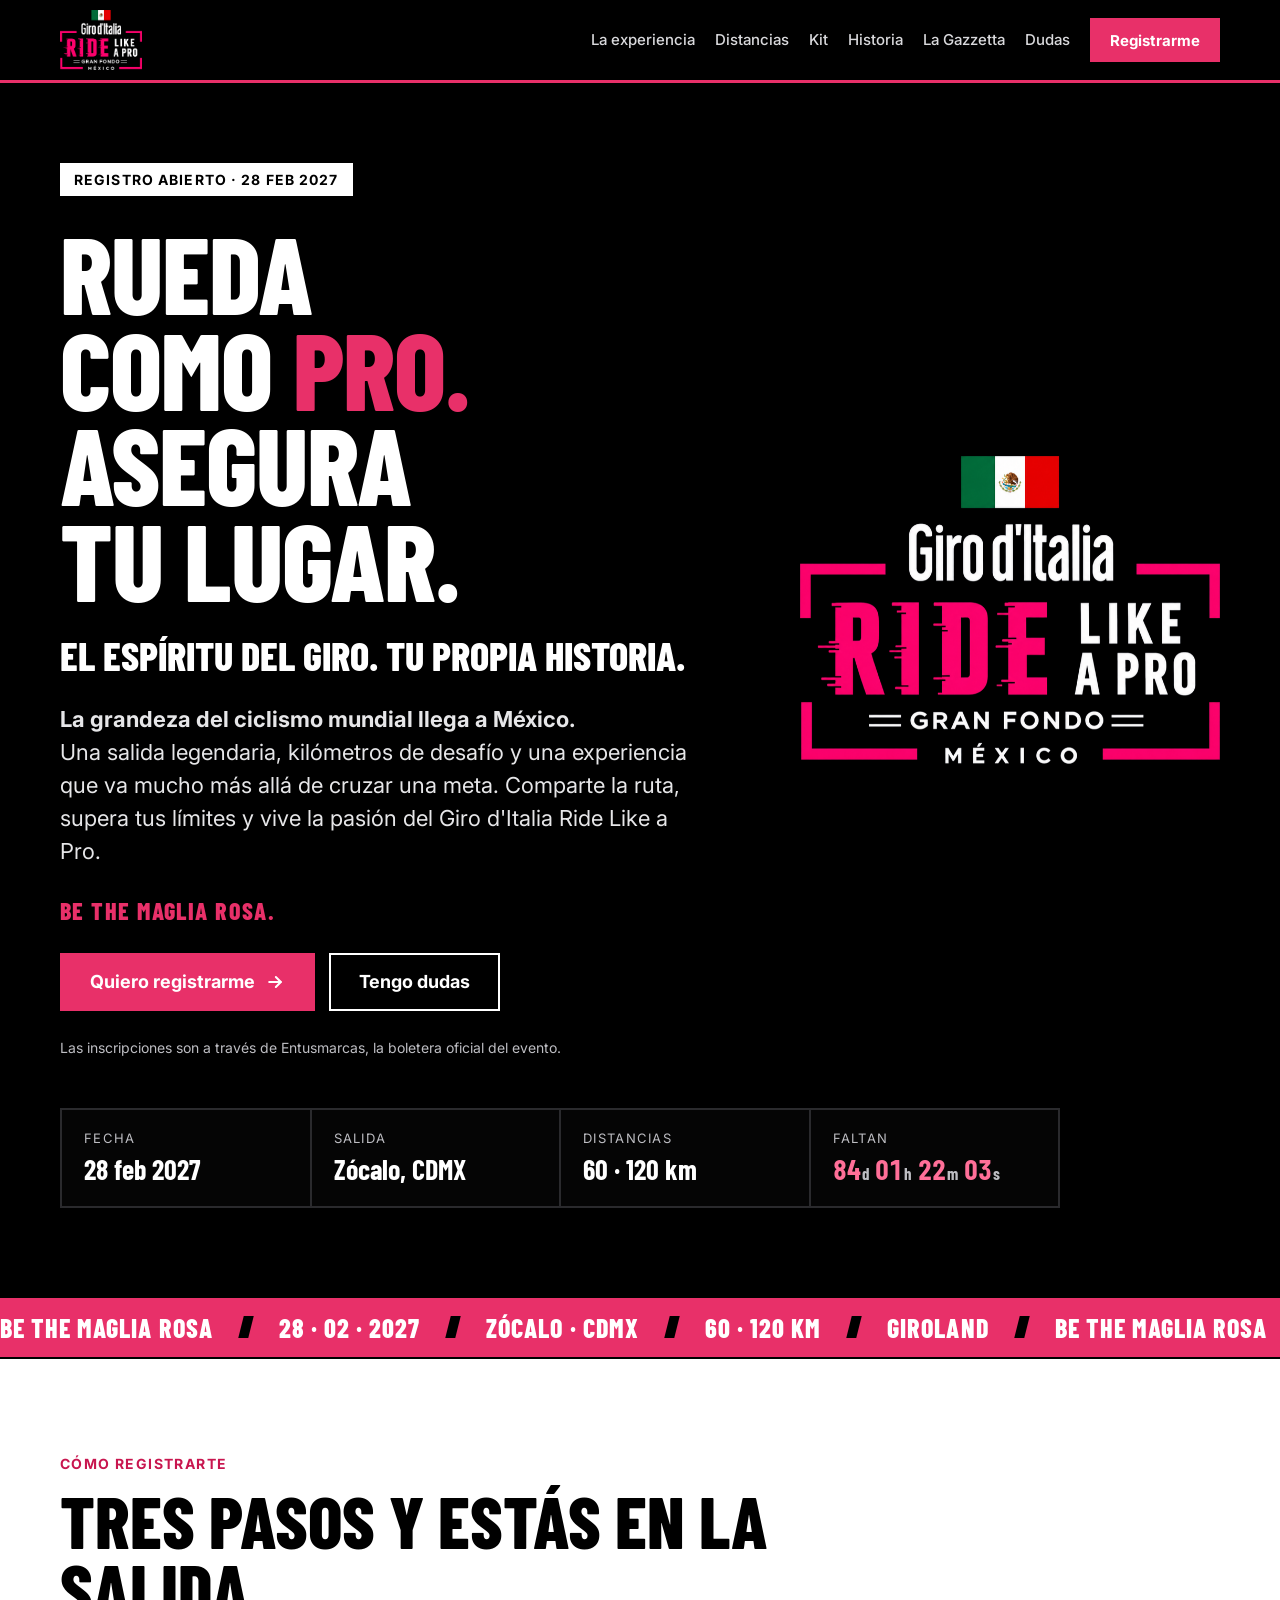
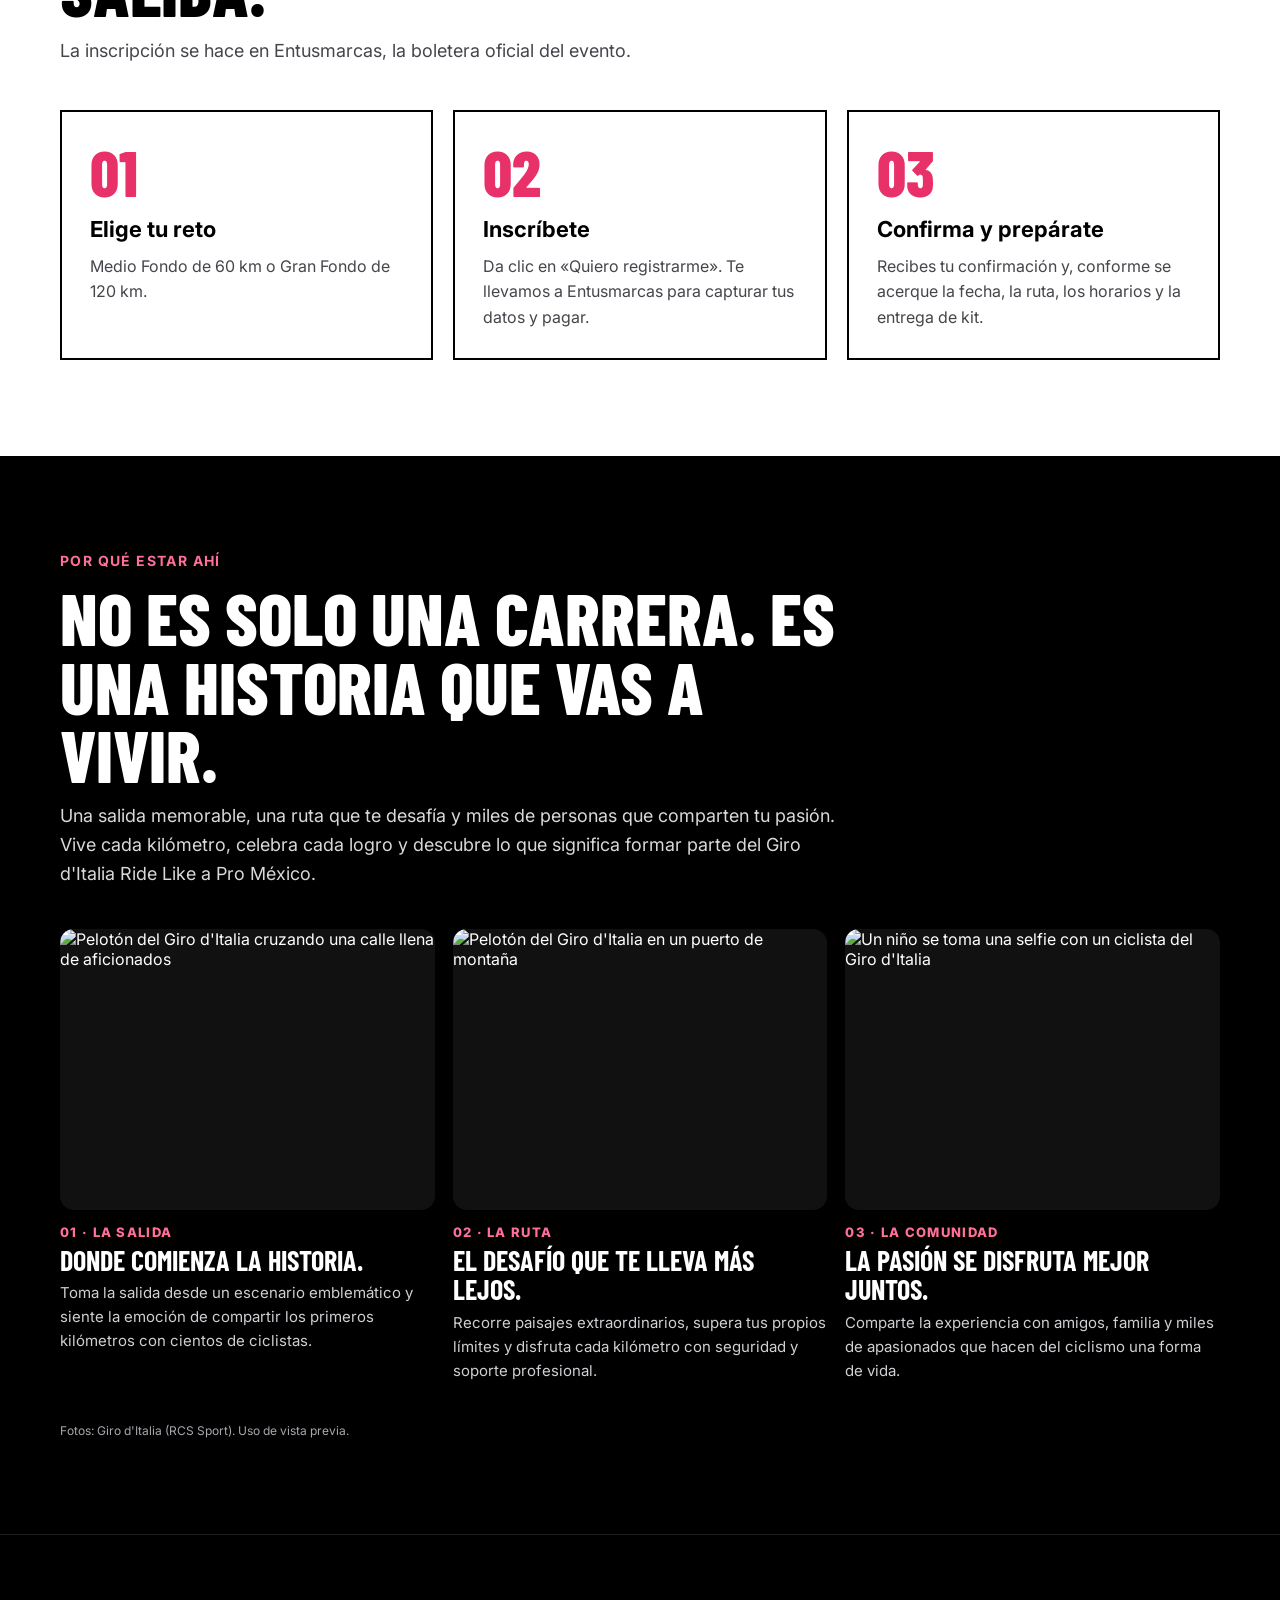
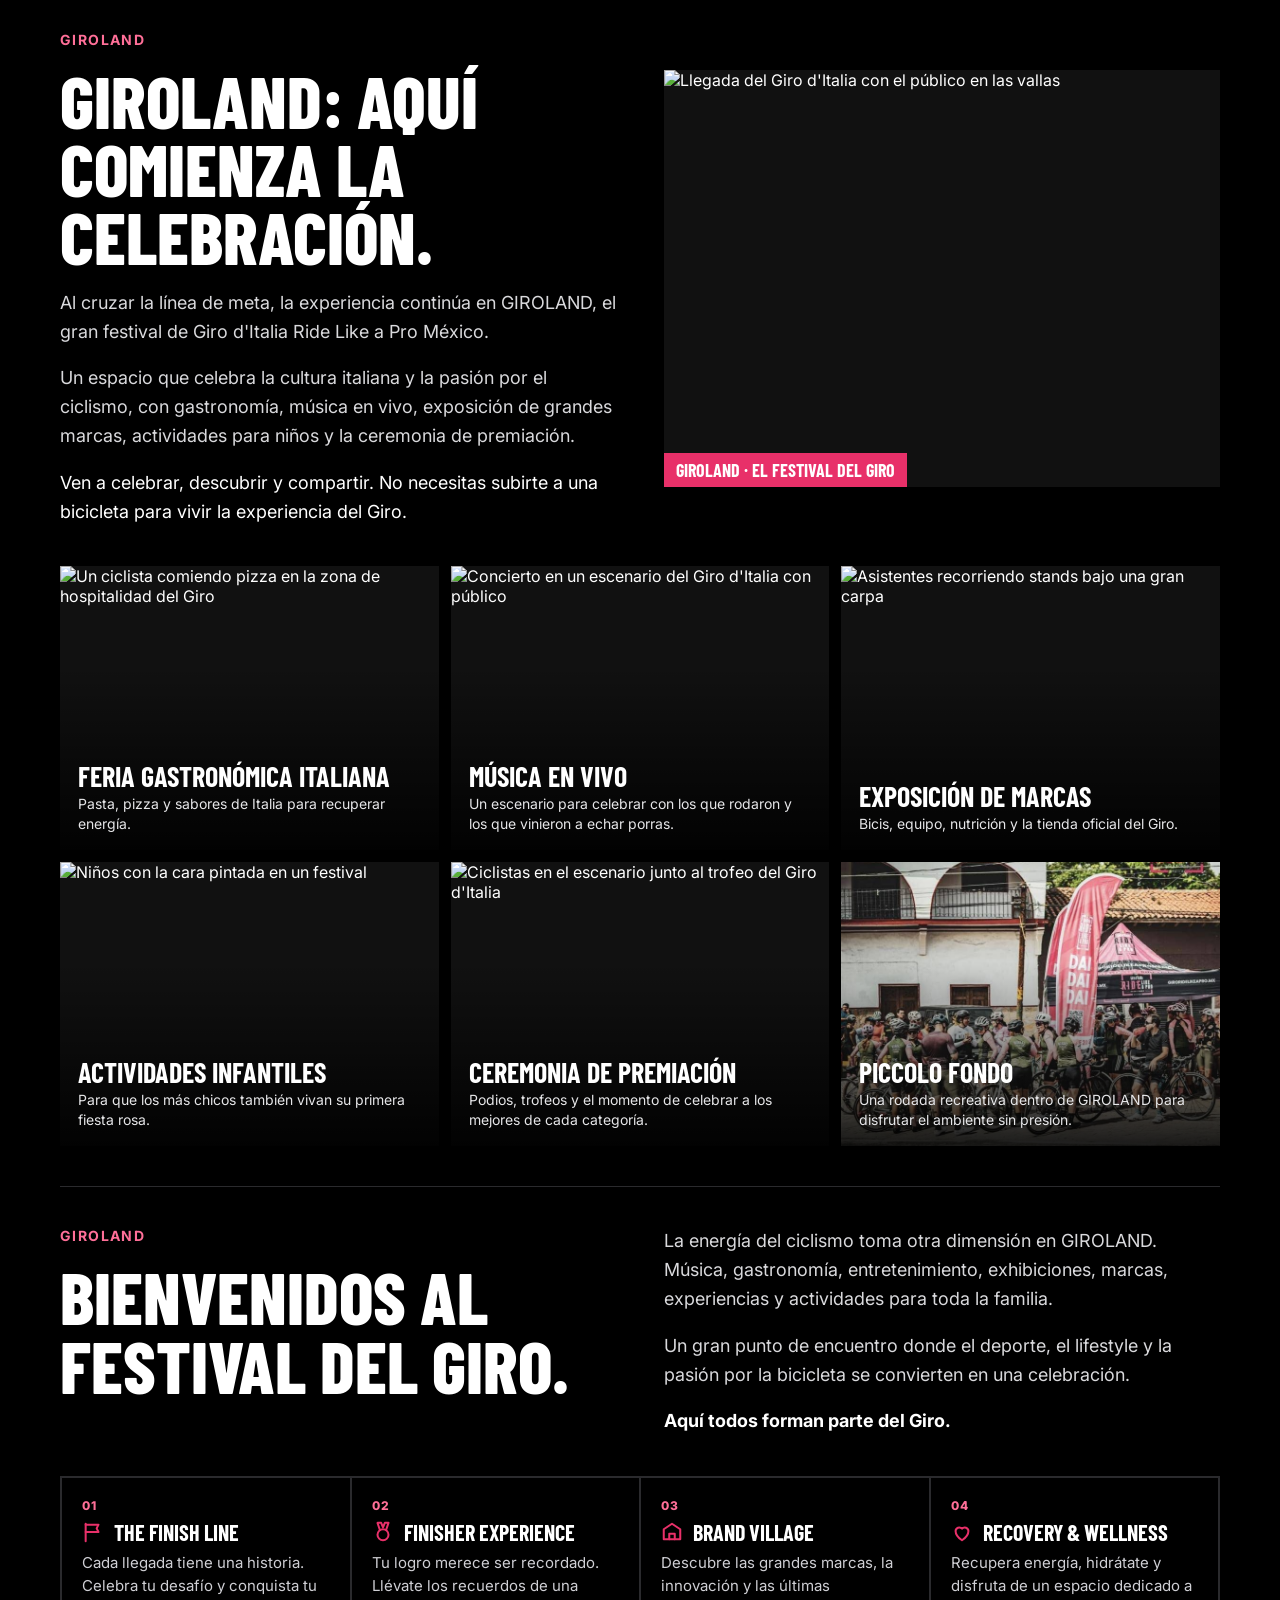
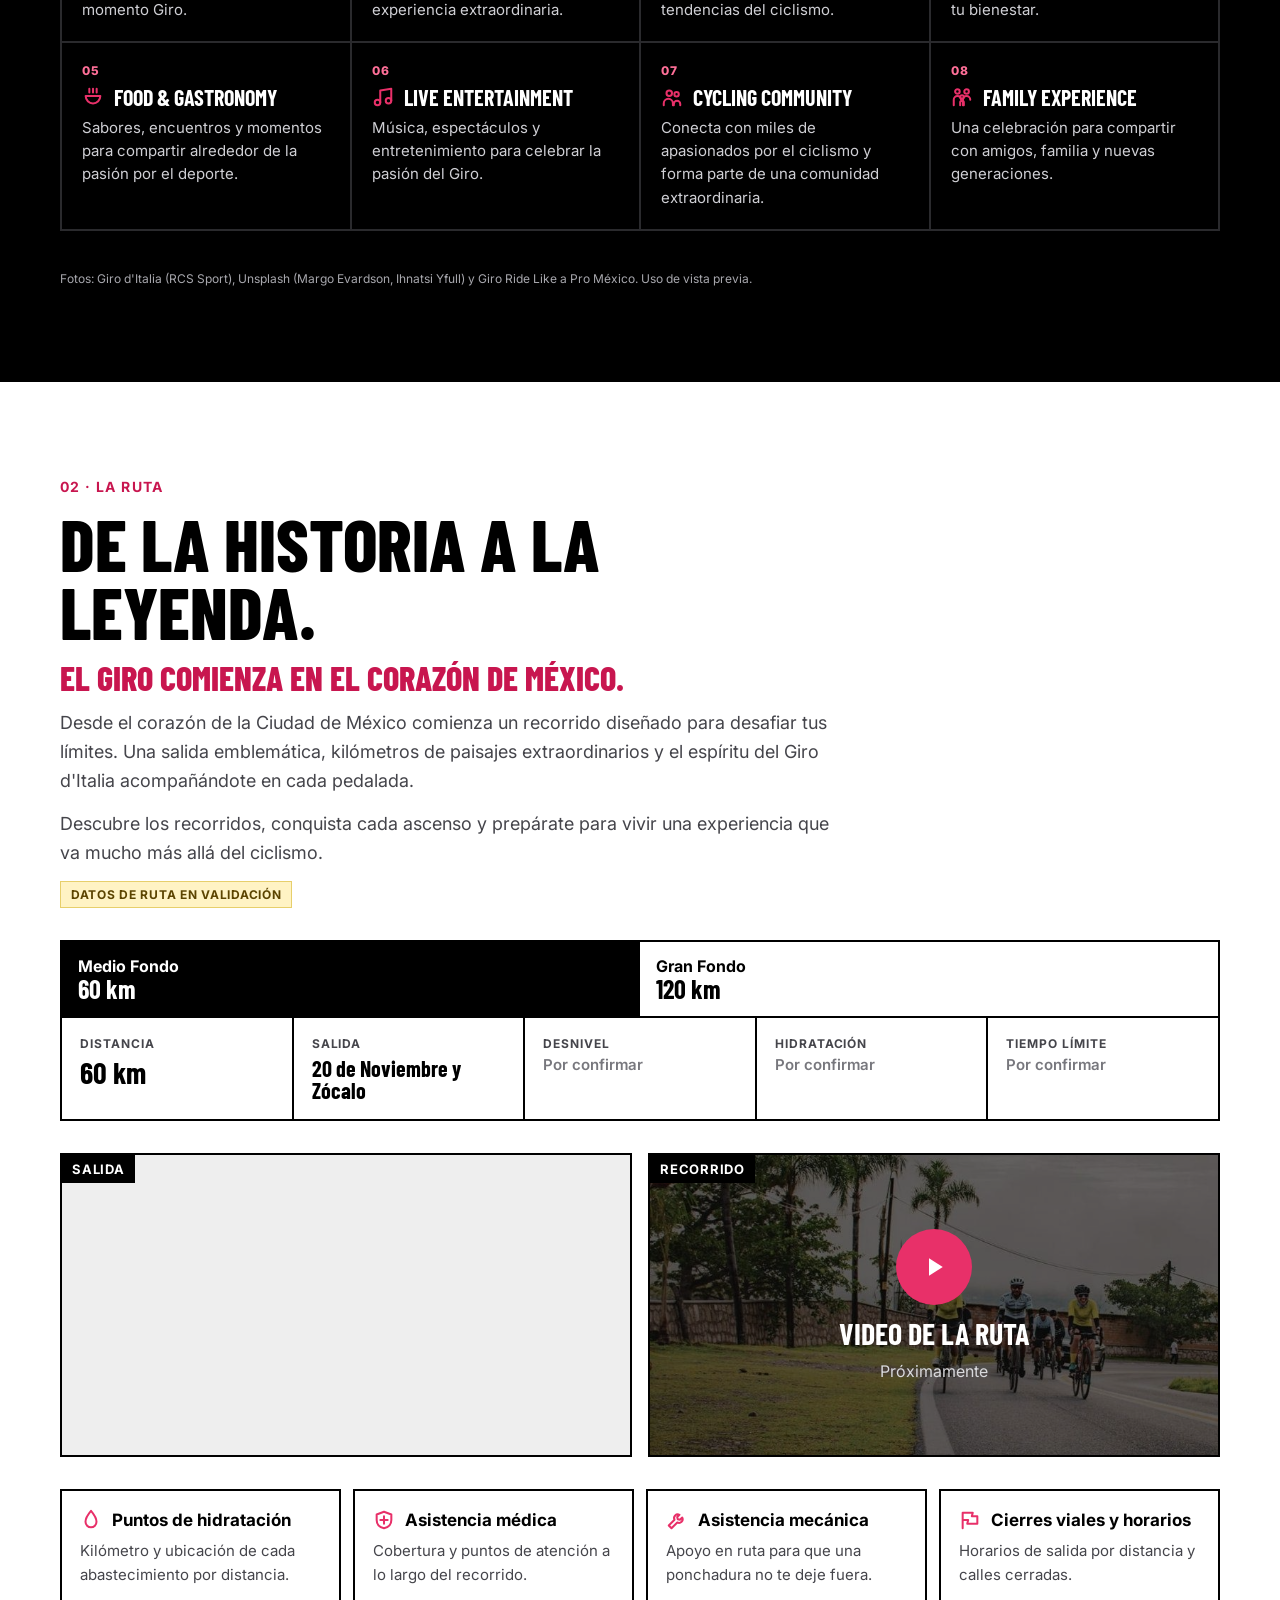
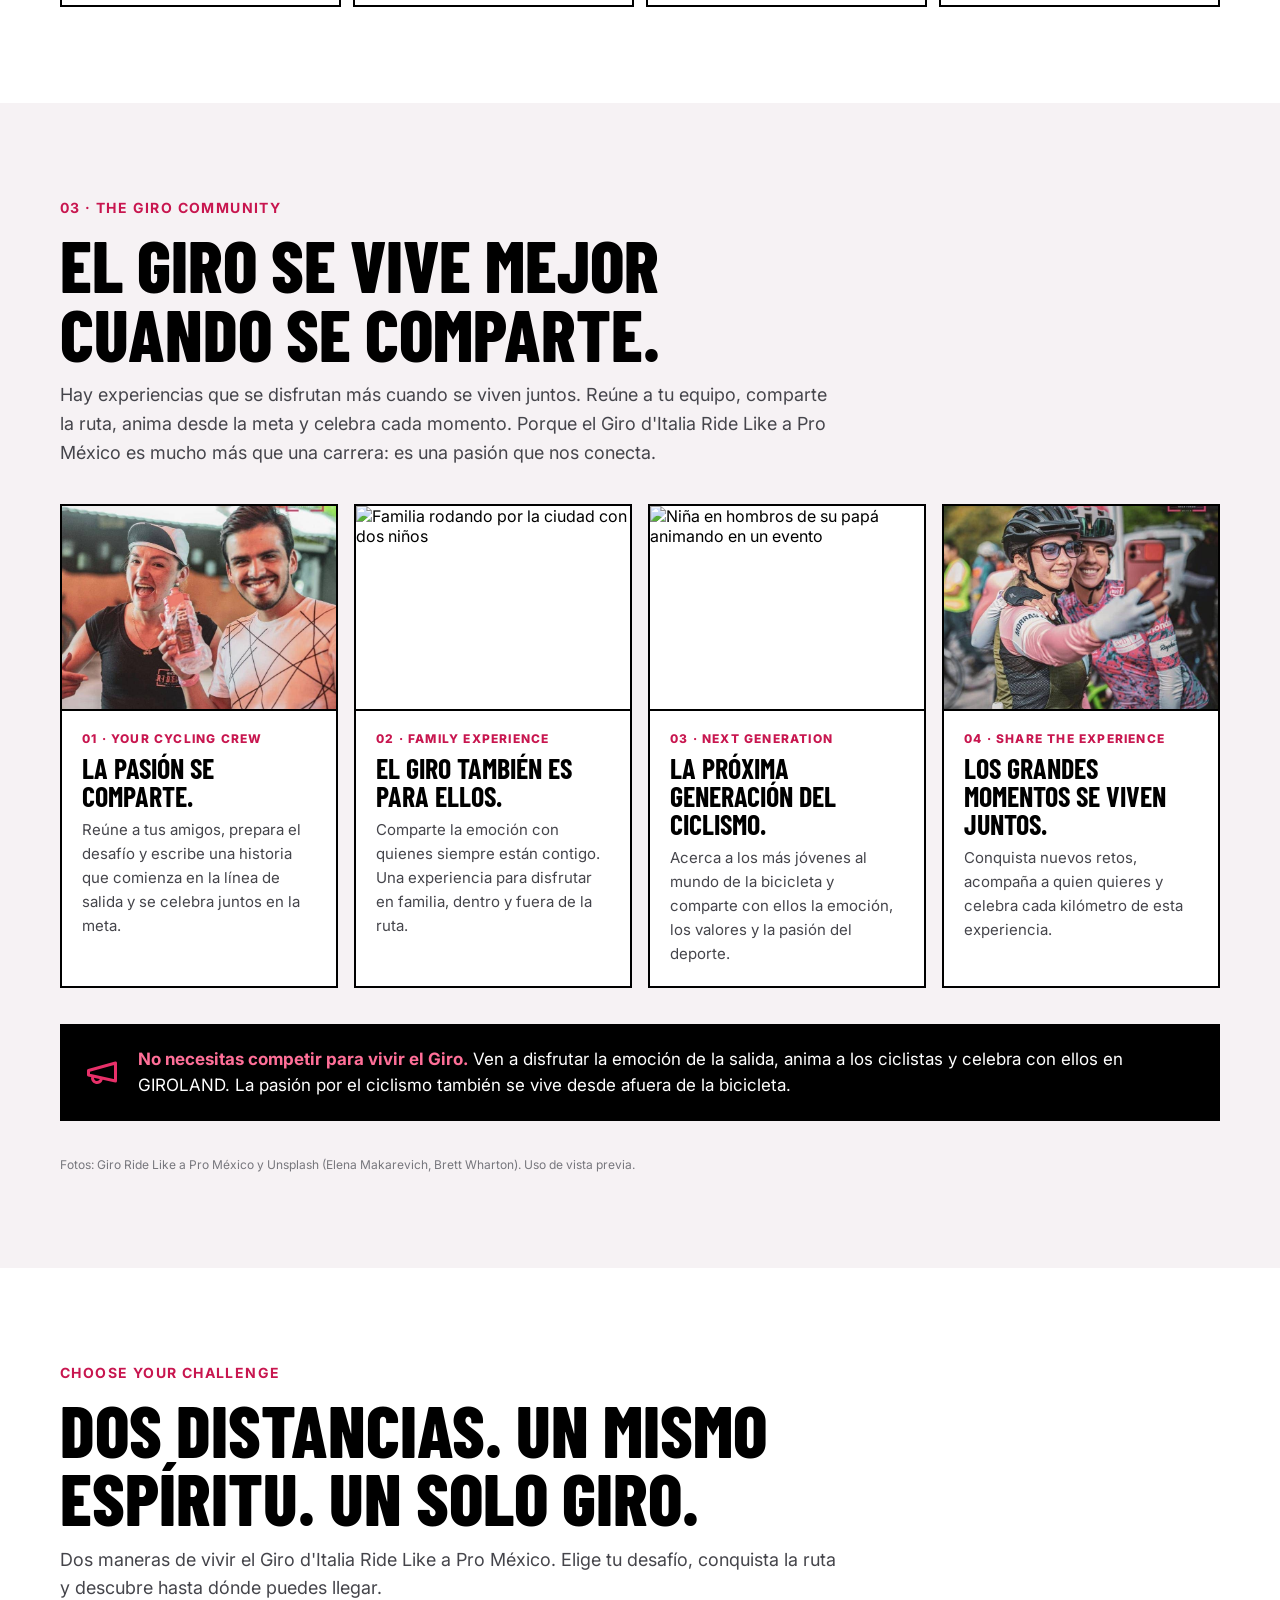
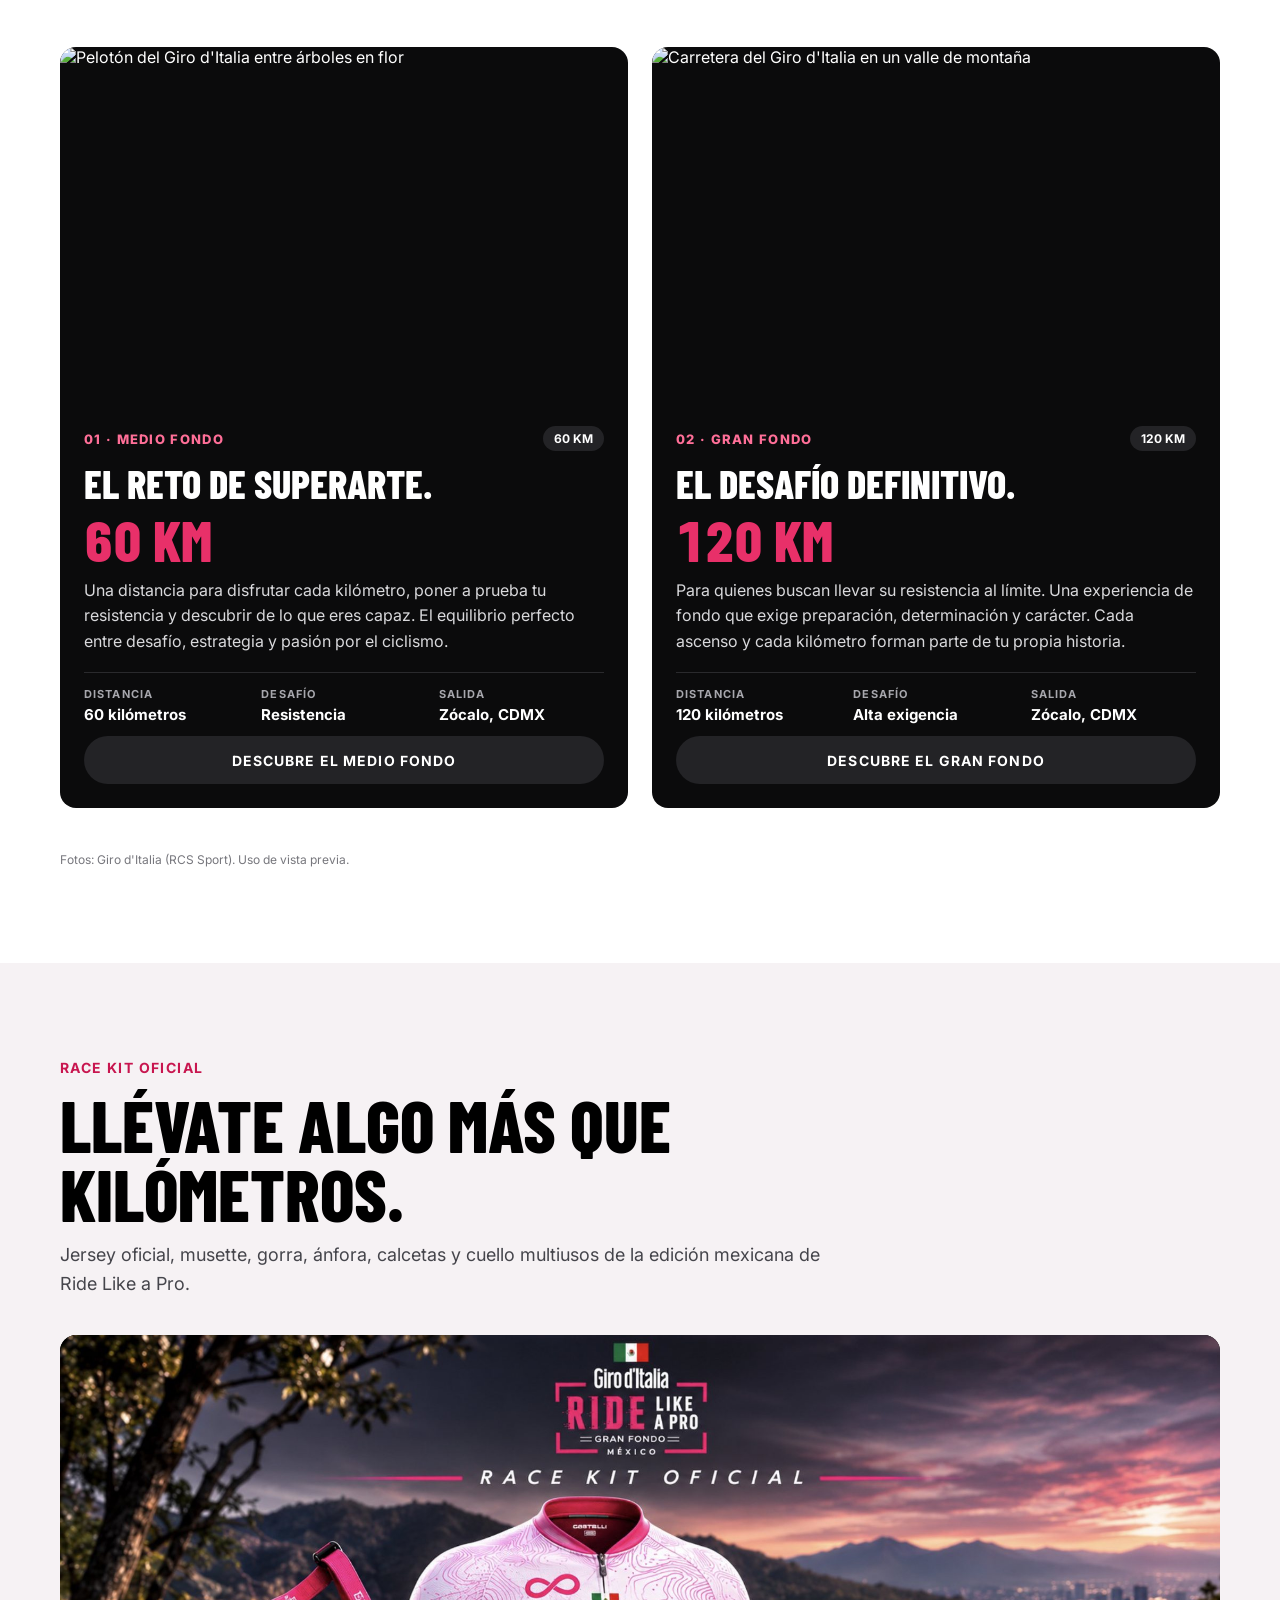
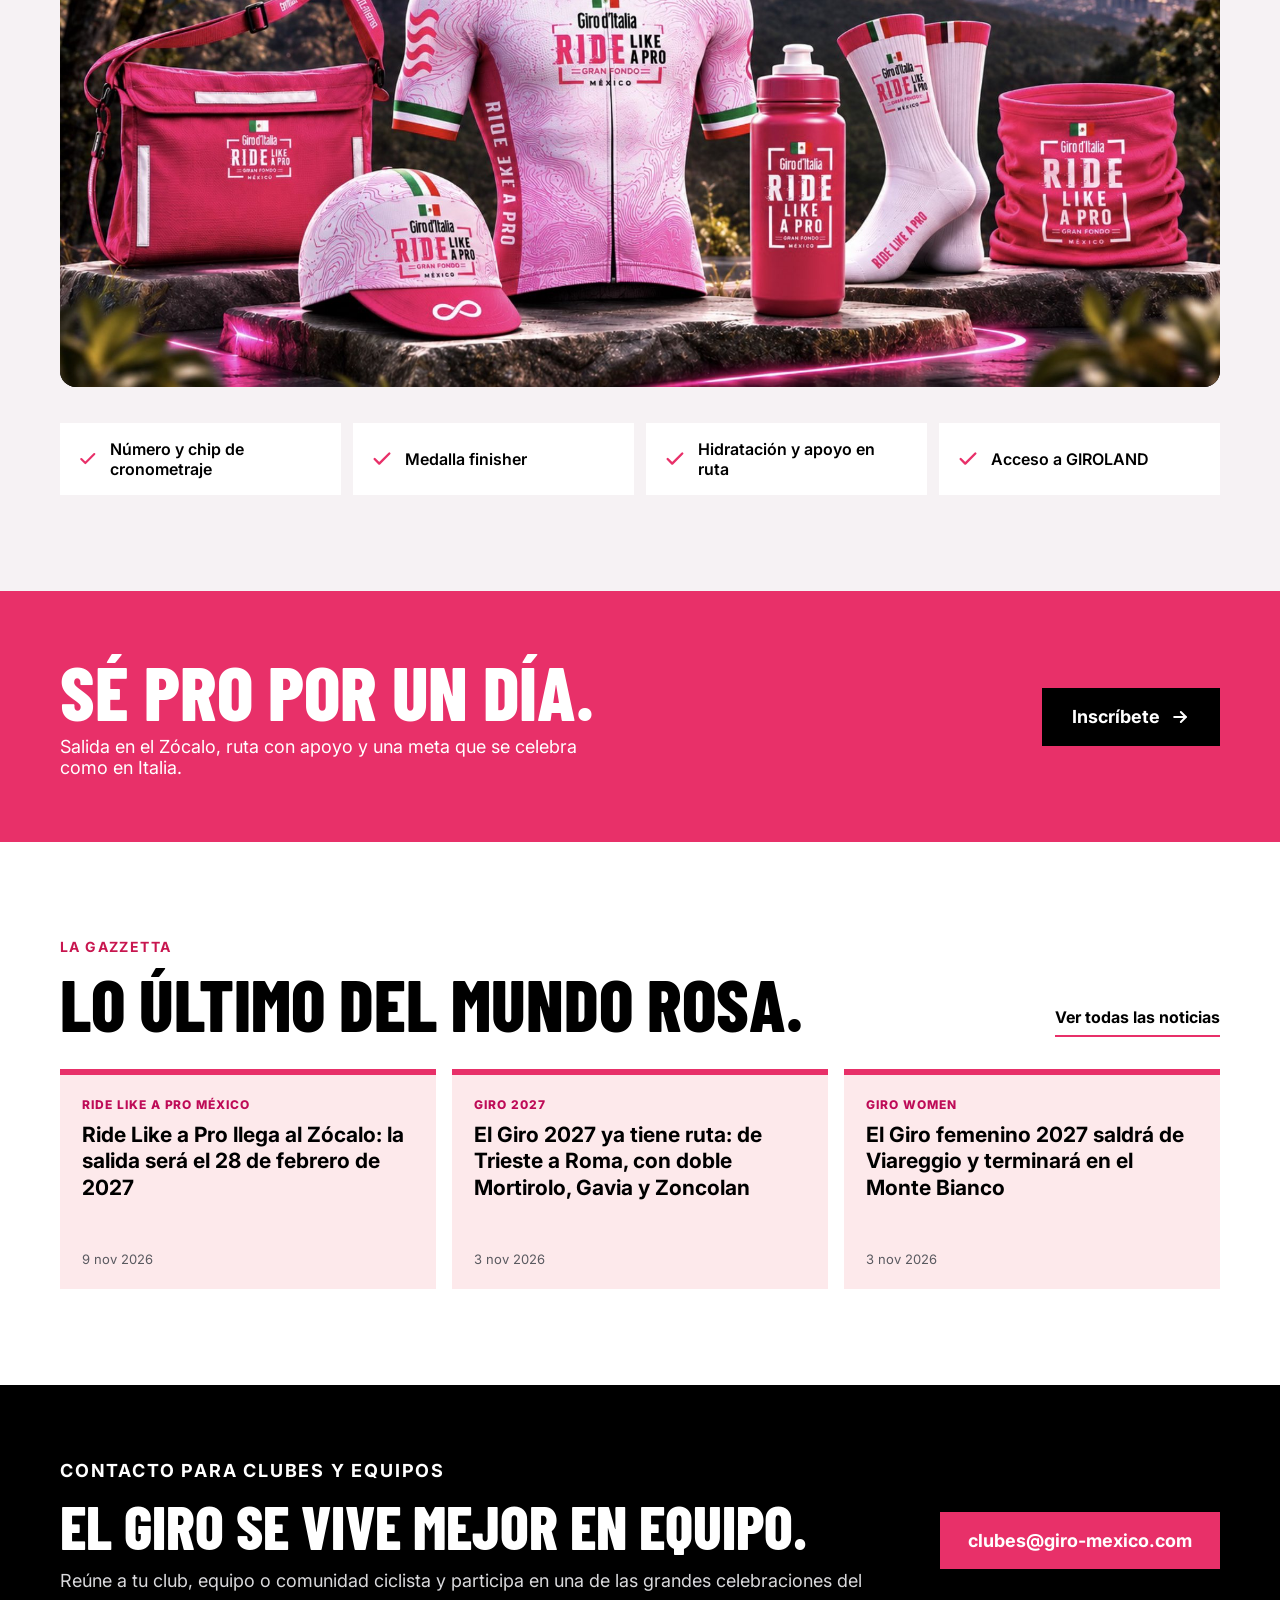
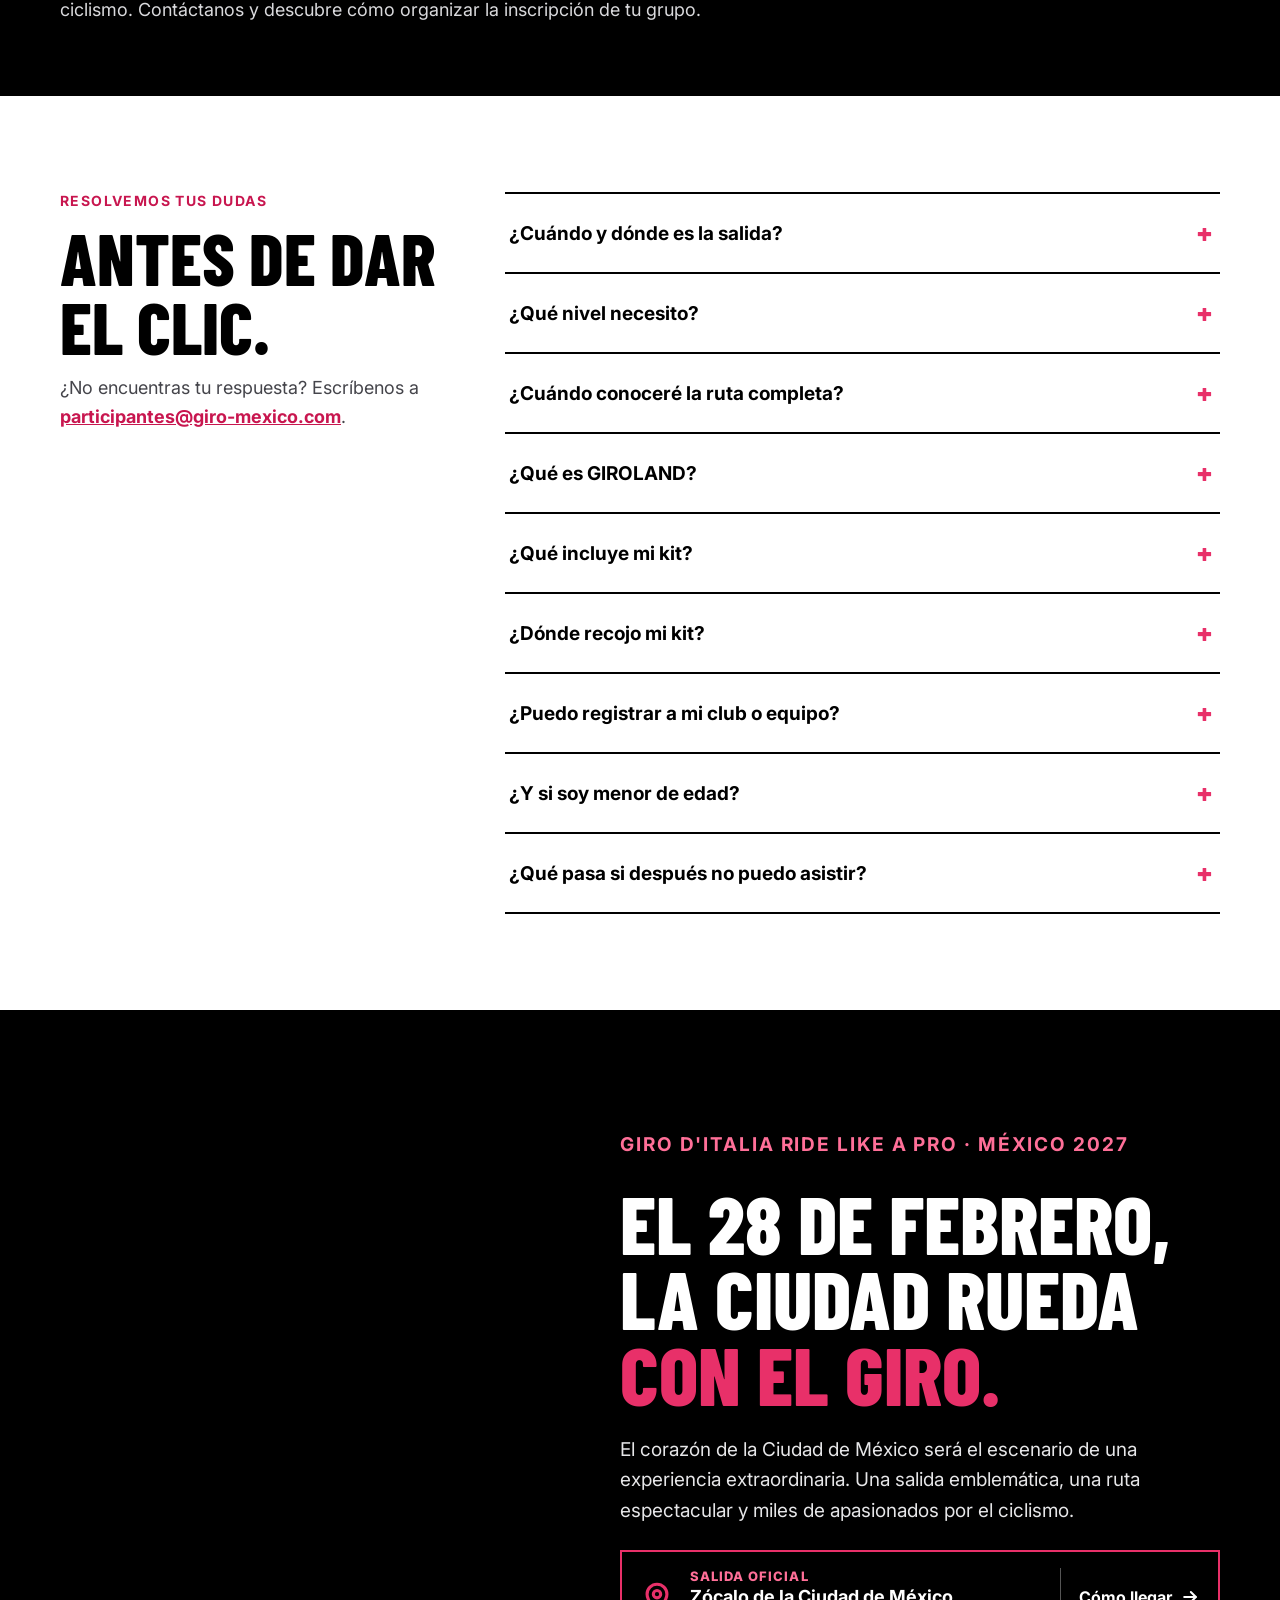
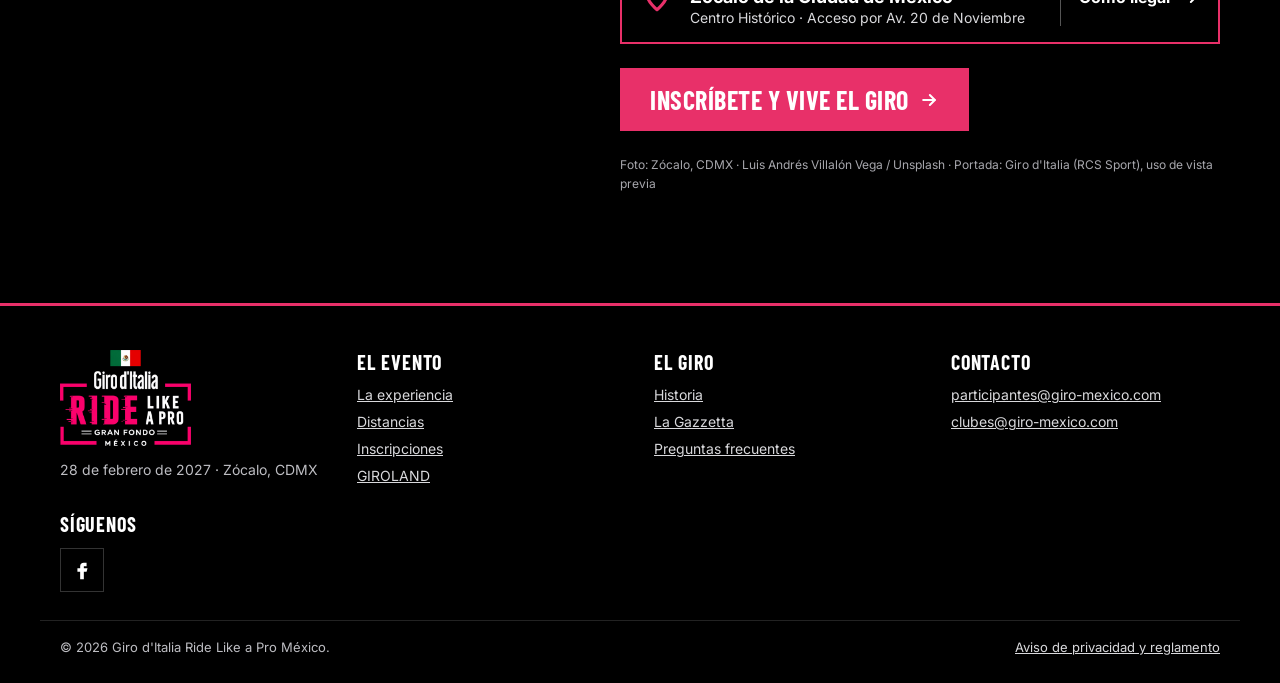
==== commit cbb75572: "Clubes con nuevo texto, cierre «La ciudad rueda con el Giro» y pie con Síguenos Co-Authored-By: Clau" ====
--- a/index.html
+++ b/index.html
@@ -240,19 +240,26 @@
 
   /* Cierre */
   .final{position:relative;overflow:hidden;background:#000}
-  .final-bg{position:absolute;inset:-6% 0;background:url("https://images.unsplash.com/photo-1645921441624-3d8f9098a2a5?w=2000&q=75&auto=format&fit=crop") center 40%/cover no-repeat;will-change:transform}
-  .final::before{content:"";position:absolute;inset:0;z-index:1;background:linear-gradient(270deg,rgba(0,0,0,.92) 0%,rgba(0,0,0,.7) 48%,rgba(0,0,0,.15) 100%)}
+  .final-bg{position:absolute;inset:-6% 0;background:url("https://images.unsplash.com/photo-1645921441624-3d8f9098a2a5?w=2000&q=75&auto=format&fit=crop") 30% 40%/cover no-repeat;will-change:transform}
+  .final::before{content:"";position:absolute;inset:0;z-index:1;background:linear-gradient(90deg,rgba(0,0,0,0) 0%,rgba(0,0,0,.15) 35%,rgba(0,0,0,.82) 55%,rgba(0,0,0,.92) 100%)}
   @media (max-width:900px){.final::before{background:rgba(0,0,0,.76)}}
-  .final .wrap{position:relative;z-index:2;display:flex;flex-direction:column;gap:26px;align-items:flex-end;text-align:right;padding-top:140px;padding-bottom:120px}
-  .final h2{font-size:clamp(48px,9vw,120px);line-height:.88;max-width:900px}
-  .final p{margin:0;font-size:19px;line-height:1.6;max-width:560px;color:#e6e6e8}
-  .final .btn{font-size:20px;padding:20px 34px;min-height:60px}
+  .final .wrap{position:relative;z-index:2;display:flex;justify-content:flex-end;padding-top:120px;padding-bottom:110px}
+  .final-copy{width:min(100%,600px);display:flex;flex-direction:column;gap:24px;align-items:flex-start;text-align:left}
+  .final .eyebrow{color:var(--pink-light)}
+  .final h2{font-size:clamp(46px,6.4vw,88px);line-height:.92}
+  .final h2 .pk{color:var(--pink)}
+  .final p{margin:0;font-size:19px;line-height:1.6;color:#e6e6e8}
+  .final-cta{font-family:'Barlow Condensed',sans-serif;font-size:26px;text-transform:uppercase;letter-spacing:.02em;padding:16px 30px;min-height:62px}
   .final p.photo-credit{font-size:12px;color:#a7a7ad}
-  .place{display:flex;align-items:center;gap:16px;background:rgba(0,0,0,.72);border:2px solid var(--pink);padding:16px 18px;text-align:left;max-width:600px;flex-wrap:wrap}
-  .place div{display:flex;flex-direction:column;gap:2px;flex:1 1 260px}
-  .place strong{font-size:17px}
-  .place span{font-size:15px;color:#d9d9dc}
-  .place a{color:#fff;font-weight:700;text-decoration:none;border-bottom:2px solid var(--pink);padding:8px 0}
+  .place{display:flex;align-items:stretch;gap:16px;background:rgba(0,0,0,.6);border:2px solid var(--pink);padding:16px 18px;width:100%;flex-wrap:wrap}
+  .place svg{align-self:center}
+  .place div{display:flex;flex-direction:column;gap:2px;flex:1 1 240px}
+  .place small{font-size:13px;font-weight:800;letter-spacing:.08em;text-transform:uppercase;color:var(--pink-light)}
+  .place strong{font-size:18px}
+  .place span{font-size:14px;color:#d9d9dc}
+  .place a{color:#fff;font-weight:700;text-decoration:none;display:flex;align-items:center;gap:8px;padding:8px 0 8px 18px;border-left:1px solid #555}
+  .place a:hover{color:var(--pink-light)}
+  @media (max-width:520px){.place a{border-left:0;padding-left:0}}
 </style>
 </head>
 <body>
@@ -540,8 +547,9 @@
   <section class="clubs">
     <div class="wrap">
       <div class="txt" data-rv>
-        <h2 class="display">¿Vienes con tu club?</h2>
-        <p>La salida se vive mejor en equipo. Capitanes y equipos: escríbannos y les ayudamos a registrar a su crew.</p>
+        <p class="eyebrow" style="color:#fff">Contacto para clubes y equipos</p>
+        <h2 class="display">El Giro se vive mejor en equipo.</h2>
+        <p>Reúne a tu club, equipo o comunidad ciclista y participa en una de las grandes celebraciones del ciclismo. Contáctanos y descubre cómo organizar la inscripción de tu grupo.</p>
       </div>
       <a class="mail" href="mailto:clubes@giro-mexico.com" data-rv>clubes@giro-mexico.com</a>
     </div>
@@ -569,20 +577,20 @@
   </section>
 
   <section id="final" class="final dark">
-    <div class="final-bg" id="finalBg" role="img" aria-label="El Zócalo de la Ciudad de México con la bandera monumental y la Catedral"></div>
+    <div class="final-bg" id="finalBg" role="img" aria-label="El Zócalo de la Ciudad de México con la bandera monumental y el Palacio Nacional"></div>
     <div class="wrap">
-      <p class="eyebrow" data-rv>Te esperamos en el Zócalo</p>
-      <h2 class="display" data-rv>Nos vemos el 28 de febrero.</h2>
-      <p data-rv>La salida es en el corazón de la ciudad, donde 20 de Noviembre desemboca en el Zócalo. Trae tus piernas, tu equipo y tus ganas.</p>
-      <div class="place" data-rv>
-        <svg aria-hidden="true" width="34" height="34" viewBox="0 0 24 24" fill="none" stroke="#e83069" stroke-width="2.2" stroke-linecap="round" stroke-linejoin="round"><path d="M12 21s-7-5.6-7-11a7 7 0 0 1 14 0c0 5.4-7 11-7 11z"/><circle cx="12" cy="10" r="2.6"/></svg>
-        <div><strong>Salida: Av. 20 de Noviembre y Zócalo</strong><span>Centro Histórico, CDMX · Metro Zócalo/Tenochtitlan (Línea 2)</span></div>
-        <a href="https://www.google.com/maps/search/?api=1&amp;query=Av.%2020%20de%20Noviembre%20y%20Z%C3%B3calo%2C%20Centro%20Hist%C3%B3rico%2C%20CDMX" target="_blank" rel="noopener">Cómo llegar</a>
-      </div>
-      <a class="btn" href="https://www.entusmarcas.com/" target="_blank" rel="noopener" data-rv>Asegurar mi lugar
-        <svg aria-hidden="true" width="22" height="22" viewBox="0 0 24 24" fill="none" stroke="currentColor" stroke-width="2.4" stroke-linecap="round" stroke-linejoin="round"><path d="M5 12h14"/><path d="M13 6l6 6-6 6"/></svg>
-      </a>
-      <p class="photo-credit">Foto: Zócalo, CDMX · Luis Andrés Villalón Vega / Unsplash · Portada: Giro d'Italia (RCS Sport), uso de vista previa</p>
+      <div class="final-copy">
+        <p class="eyebrow" data-rv>Giro d'Italia Ride Like a Pro · México 2027</p>
+        <h2 class="display" data-rv>El 28 de febrero, la ciudad rueda <span class="pk">con el Giro.</span></h2>
+        <p data-rv>El corazón de la Ciudad de México será el escenario de una experiencia extraordinaria. Una salida emblemática, una ruta espectacular y miles de apasionados por el ciclismo.</p>
+        <div class="place" data-rv>
+          <svg aria-hidden="true" width="34" height="34" viewBox="0 0 24 24" fill="none" stroke="#e83069" stroke-width="2.2" stroke-linecap="round" stroke-linejoin="round"><path d="M12 21s-7-5.6-7-11a7 7 0 0 1 14 0c0 5.4-7 11-7 11z"/><circle cx="12" cy="10" r="2.6"/></svg>
+          <div><small>Salida oficial</small><strong>Zócalo de la Ciudad de México</strong><span>Centro Histórico · Acceso por Av. 20 de Noviembre</span></div>
+          <a href="https://www.google.com/maps/search/?api=1&amp;query=Av.%2020%20de%20Noviembre%20y%20Z%C3%B3calo%2C%20Centro%20Hist%C3%B3rico%2C%20CDMX" target="_blank" rel="noopener">Cómo llegar <svg aria-hidden="true" width="20" height="20" viewBox="0 0 24 24" fill="none" stroke="currentColor" stroke-width="2.4" stroke-linecap="round" stroke-linejoin="round"><path d="M5 12h14"/><path d="M13 6l6 6-6 6"/></svg></a>
+        </div>
+        <a class="btn final-cta" href="https://www.entusmarcas.com/" target="_blank" rel="noopener" data-rv>Inscríbete y vive el Giro <svg aria-hidden="true" width="20" height="20" viewBox="0 0 24 24" fill="none" stroke="currentColor" stroke-width="2.4" stroke-linecap="round" stroke-linejoin="round"><path d="M5 12h14"/><path d="M13 6l6 6-6 6"/></svg></a>
+        <p class="photo-credit">Foto: Zócalo, CDMX · Luis Andrés Villalón Vega / Unsplash · Portada: Giro d'Italia (RCS Sport), uso de vista previa</p>
+      </div>
     </div>
   </section>
 </main>
@@ -590,9 +598,10 @@
 <footer class="site">
   <div class="wrap">
     <div class="flogo"><img src="brand/logo-gfmx-sm.png" width="440" height="322" alt="Giro d'Italia Ride Like a Pro Gran Fondo México"><p style="margin:12px 0 0">28 de febrero de 2027 · Zócalo, CDMX</p></div>
-    <div><h3>El evento</h3><ul><li><a href="index.html#experiencia">La experiencia</a></li><li><a href="index.html#distancias">Distancias</a></li><li><a href="https://www.entusmarcas.com/" target="_blank" rel="noopener">Inscripciones</a></li><li><a href="index.html#dudas">Preguntas frecuentes</a></li></ul></div>
-    <div><h3>El Giro</h3><ul><li><a href="historia.html">Historia</a></li><li><a href="gaceta.html">La Gazzetta</a></li><li><a href="https://www.giroditalia.it/es/" target="_blank" rel="noopener">giroditalia.it</a></li></ul></div>
-    <div><h3>Contacto</h3><ul><li><a href="mailto:participantes@giro-mexico.com">participantes@giro-mexico.com</a></li><li><a href="mailto:clubes@giro-mexico.com">clubes@giro-mexico.com</a></li><li><a href="https://www.facebook.com/profile.php?id=100078062513721" target="_blank" rel="noopener">Facebook</a></li></ul></div>
+    <div><h3>El evento</h3><ul><li><a href="index.html#experiencia">La experiencia</a></li><li><a href="index.html#distancias">Distancias</a></li><li><a href="https://www.entusmarcas.com/" target="_blank" rel="noopener">Inscripciones</a></li><li><a href="index.html#giroland">GIROLAND</a></li></ul></div>
+    <div><h3>El Giro</h3><ul><li><a href="historia.html">Historia</a></li><li><a href="gaceta.html">La Gazzetta</a></li><li><a href="index.html#dudas">Preguntas frecuentes</a></li></ul></div>
+    <div><h3>Contacto</h3><ul><li><a href="mailto:participantes@giro-mexico.com">participantes@giro-mexico.com</a></li><li><a href="mailto:clubes@giro-mexico.com">clubes@giro-mexico.com</a></li></ul></div>
+    <div><h3>Síguenos</h3><div class="social"><a href="https://www.facebook.com/profile.php?id=100078062513721" target="_blank" rel="noopener" aria-label="Facebook"><svg width="22" height="22" viewBox="0 0 24 24" fill="currentColor" aria-hidden="true"><path d="M14 8h3V4h-3a4 4 0 0 0-4 4v2H7v4h3v8h4v-8h3l1-4h-4V8z"/></svg></a></div></div>
   </div>
   <div class="wrap legal"><span>© 2026 Giro d'Italia Ride Like a Pro México.</span><a href="https://giro-mexico-2026.vercel.app/legal" target="_blank" rel="noopener">Aviso de privacidad y reglamento</a></div>
 </footer>
--- a/assets/site.css
+++ b/assets/site.css
@@ -89,3 +89,6 @@
   .rv{opacity:1;transform:none}
 }
 .nw{white-space:nowrap}
+footer.site .social{display:flex;gap:14px}
+footer.site .social a{display:inline-flex;width:44px;height:44px;align-items:center;justify-content:center;border:1px solid #333;color:#fff}
+footer.site .social a:hover{border-color:var(--pink);color:var(--pink-light)}
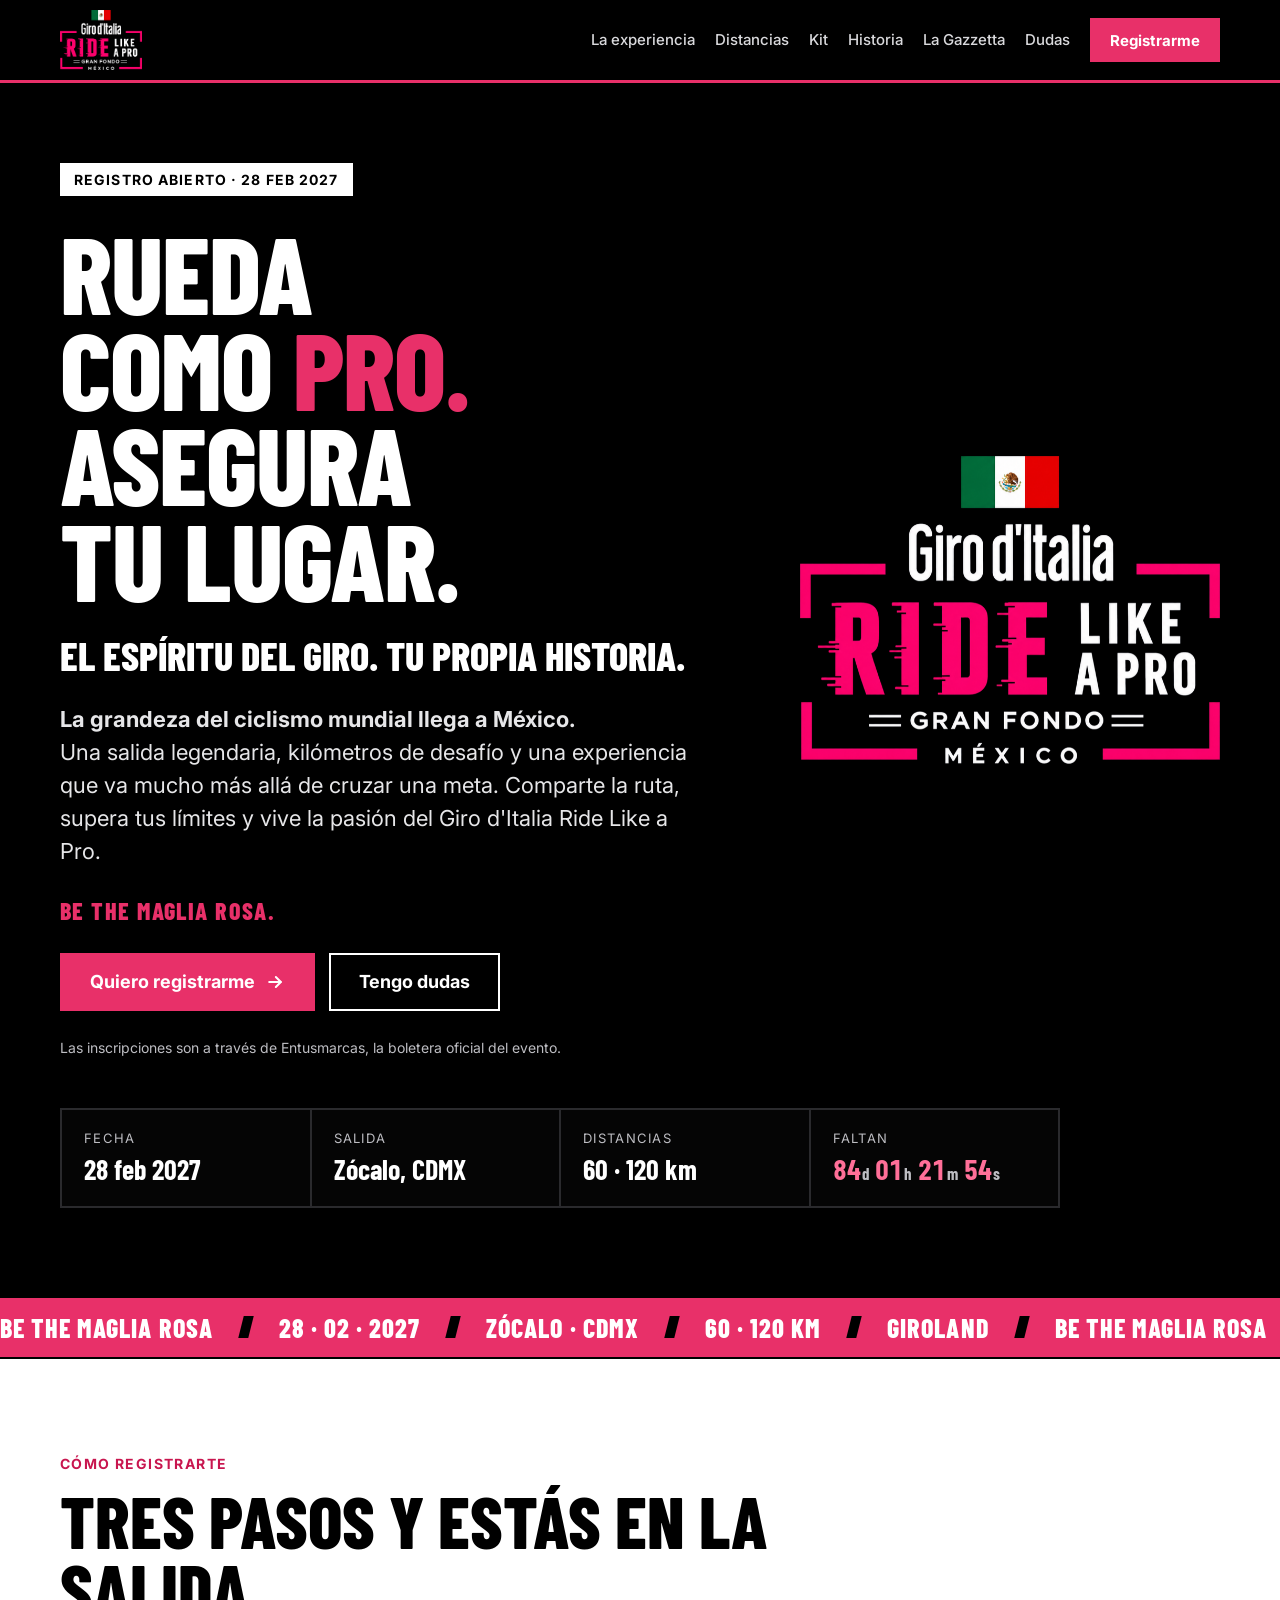
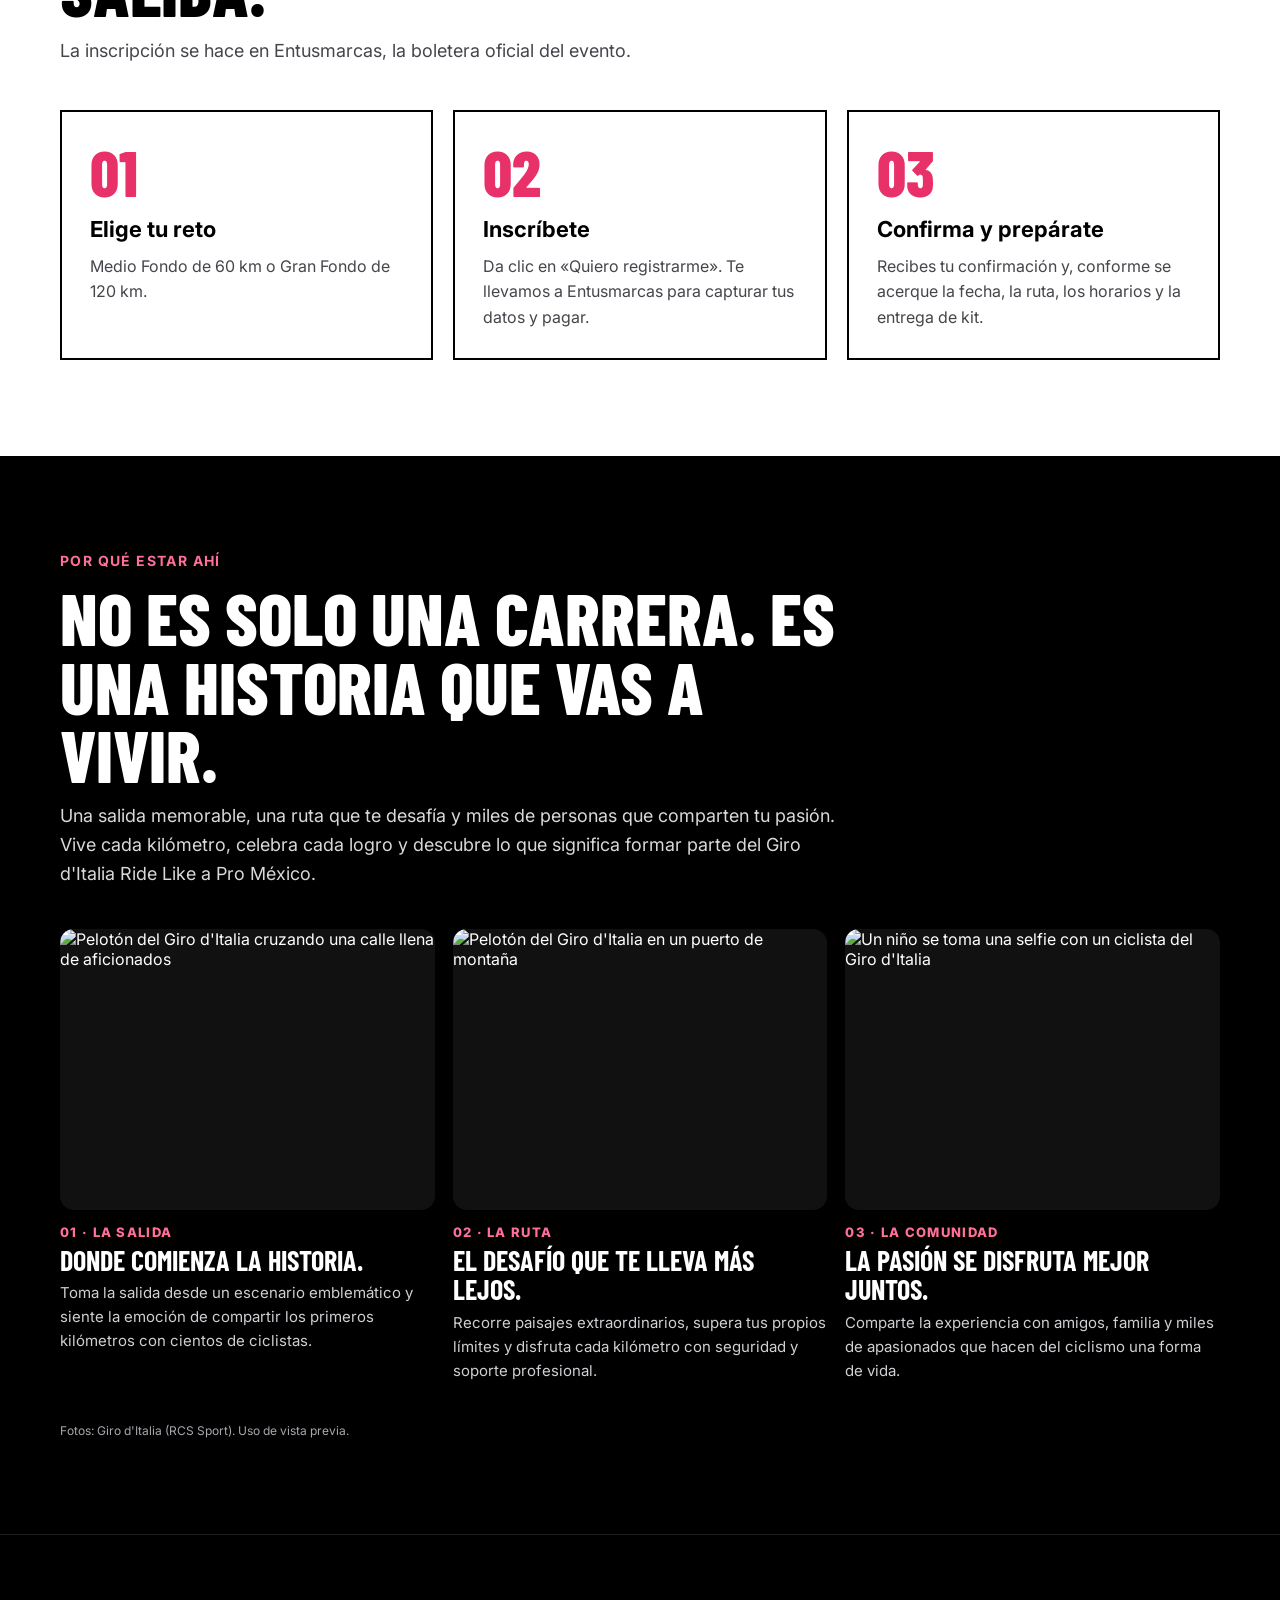
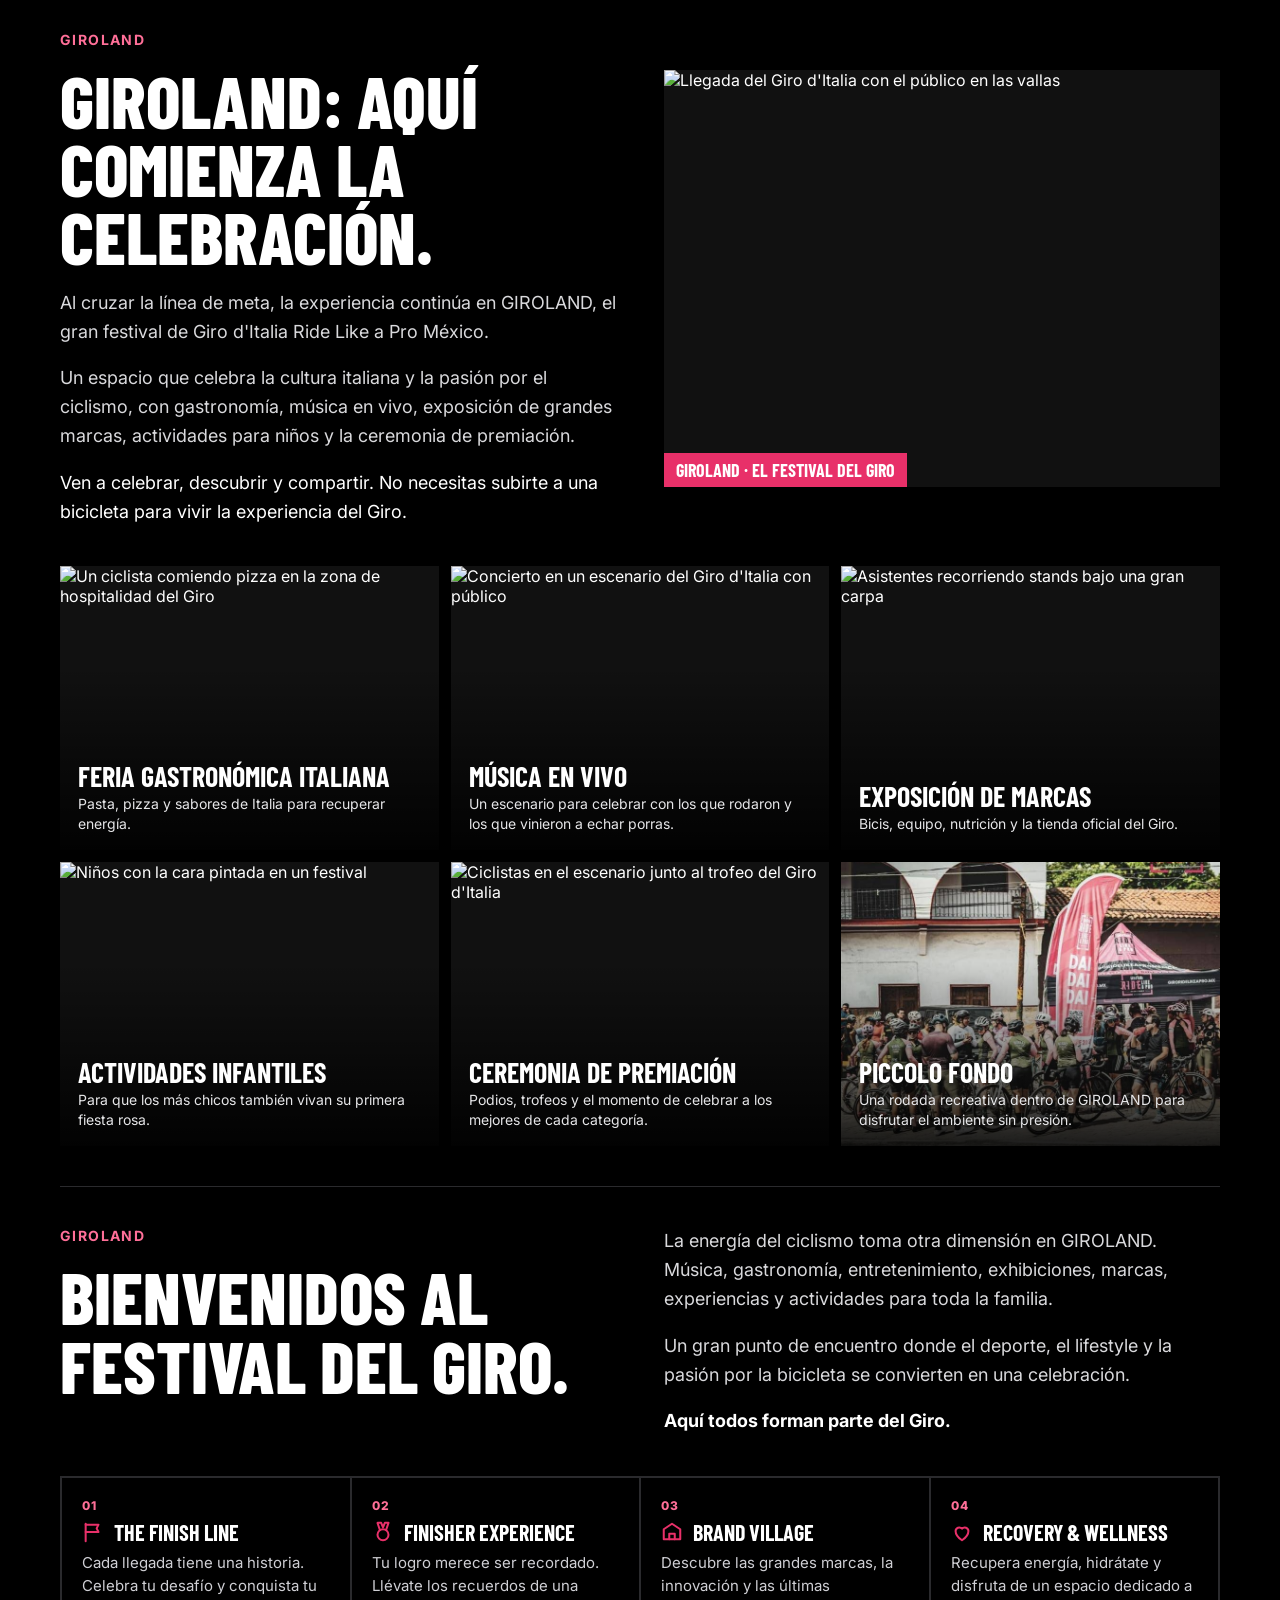
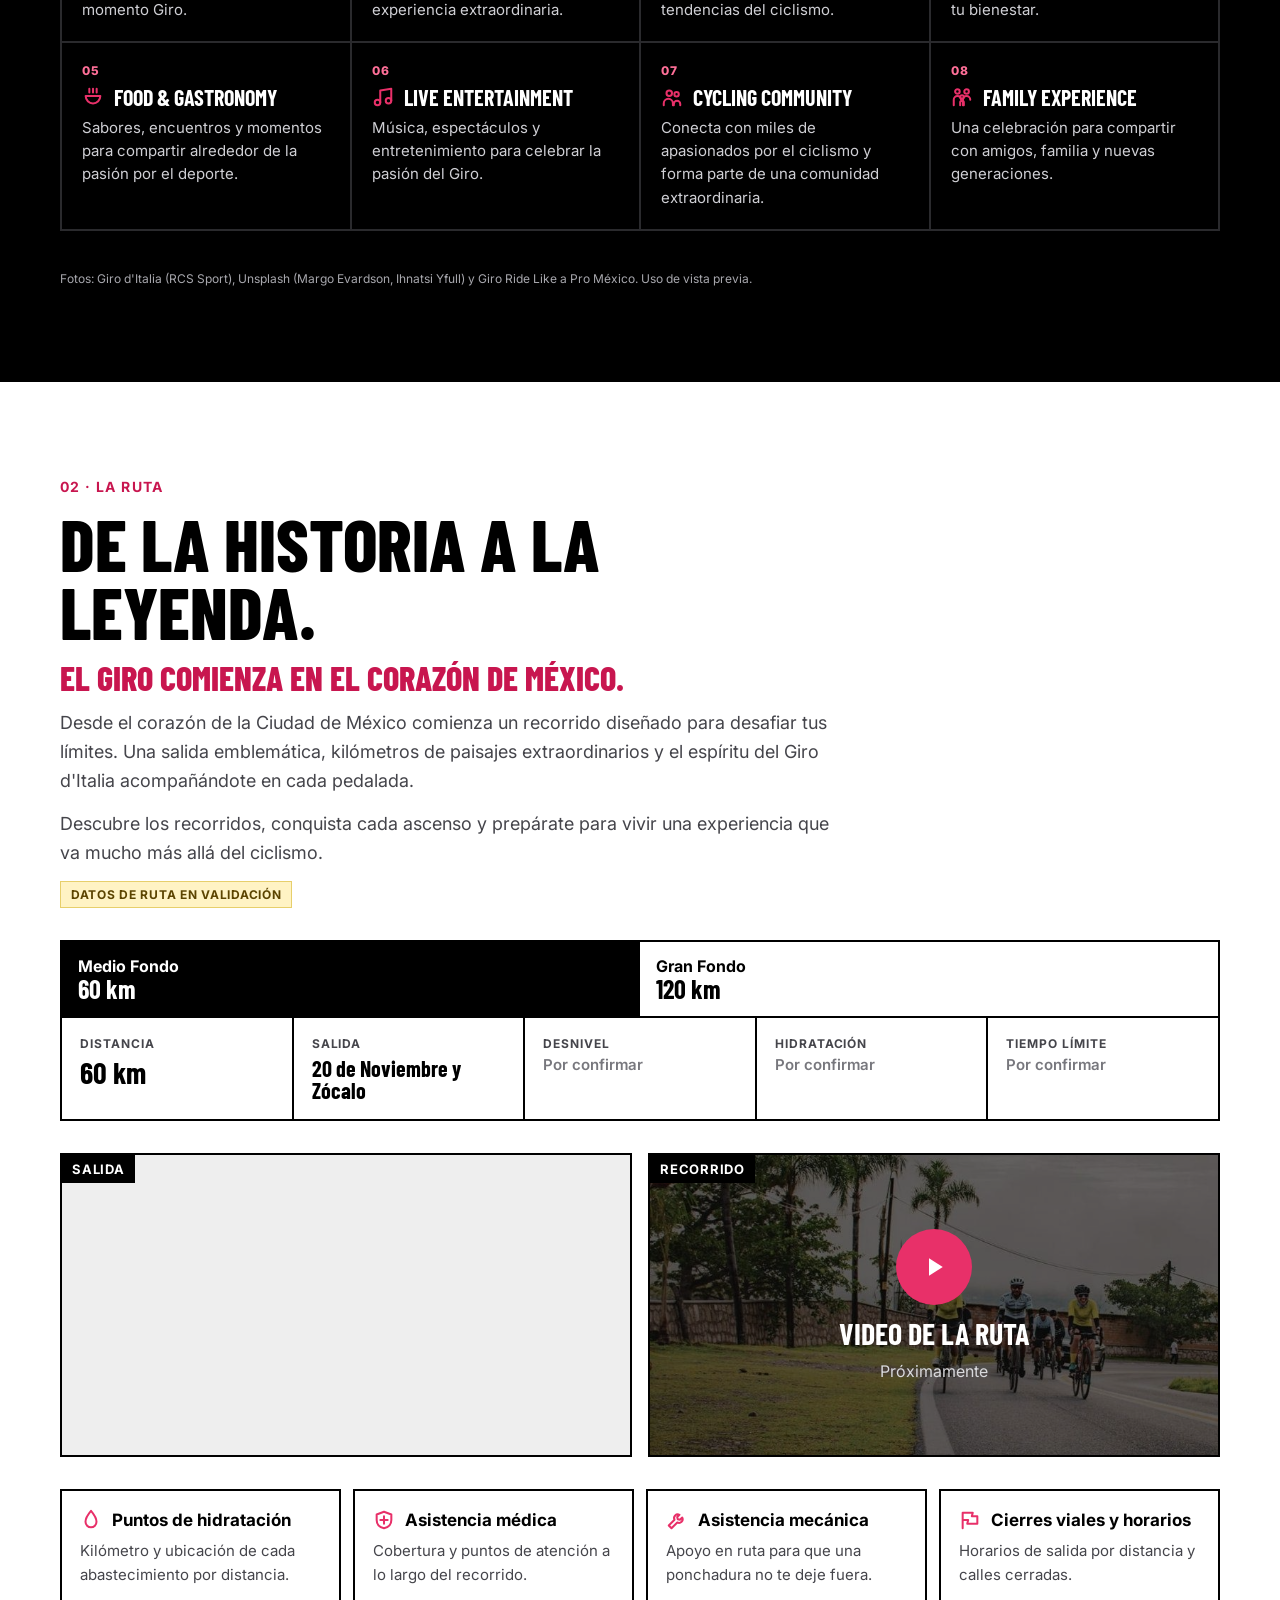
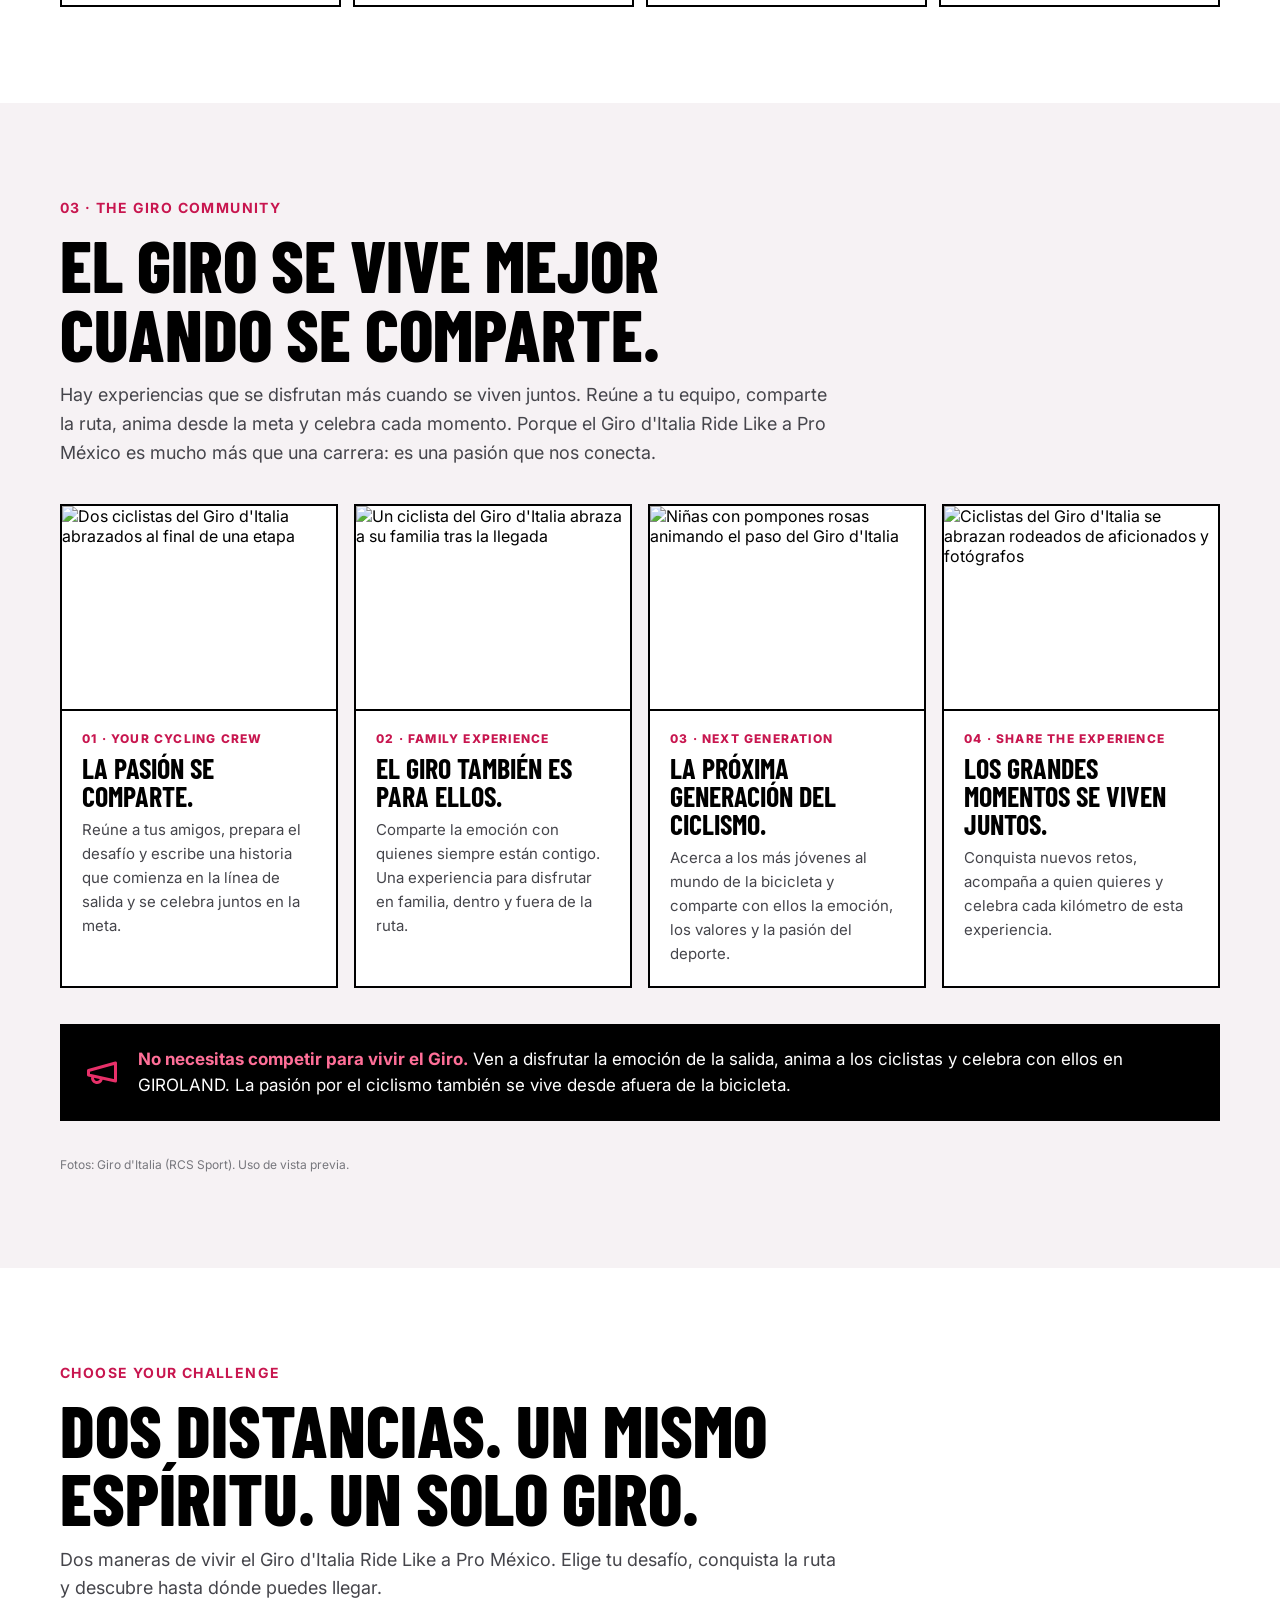
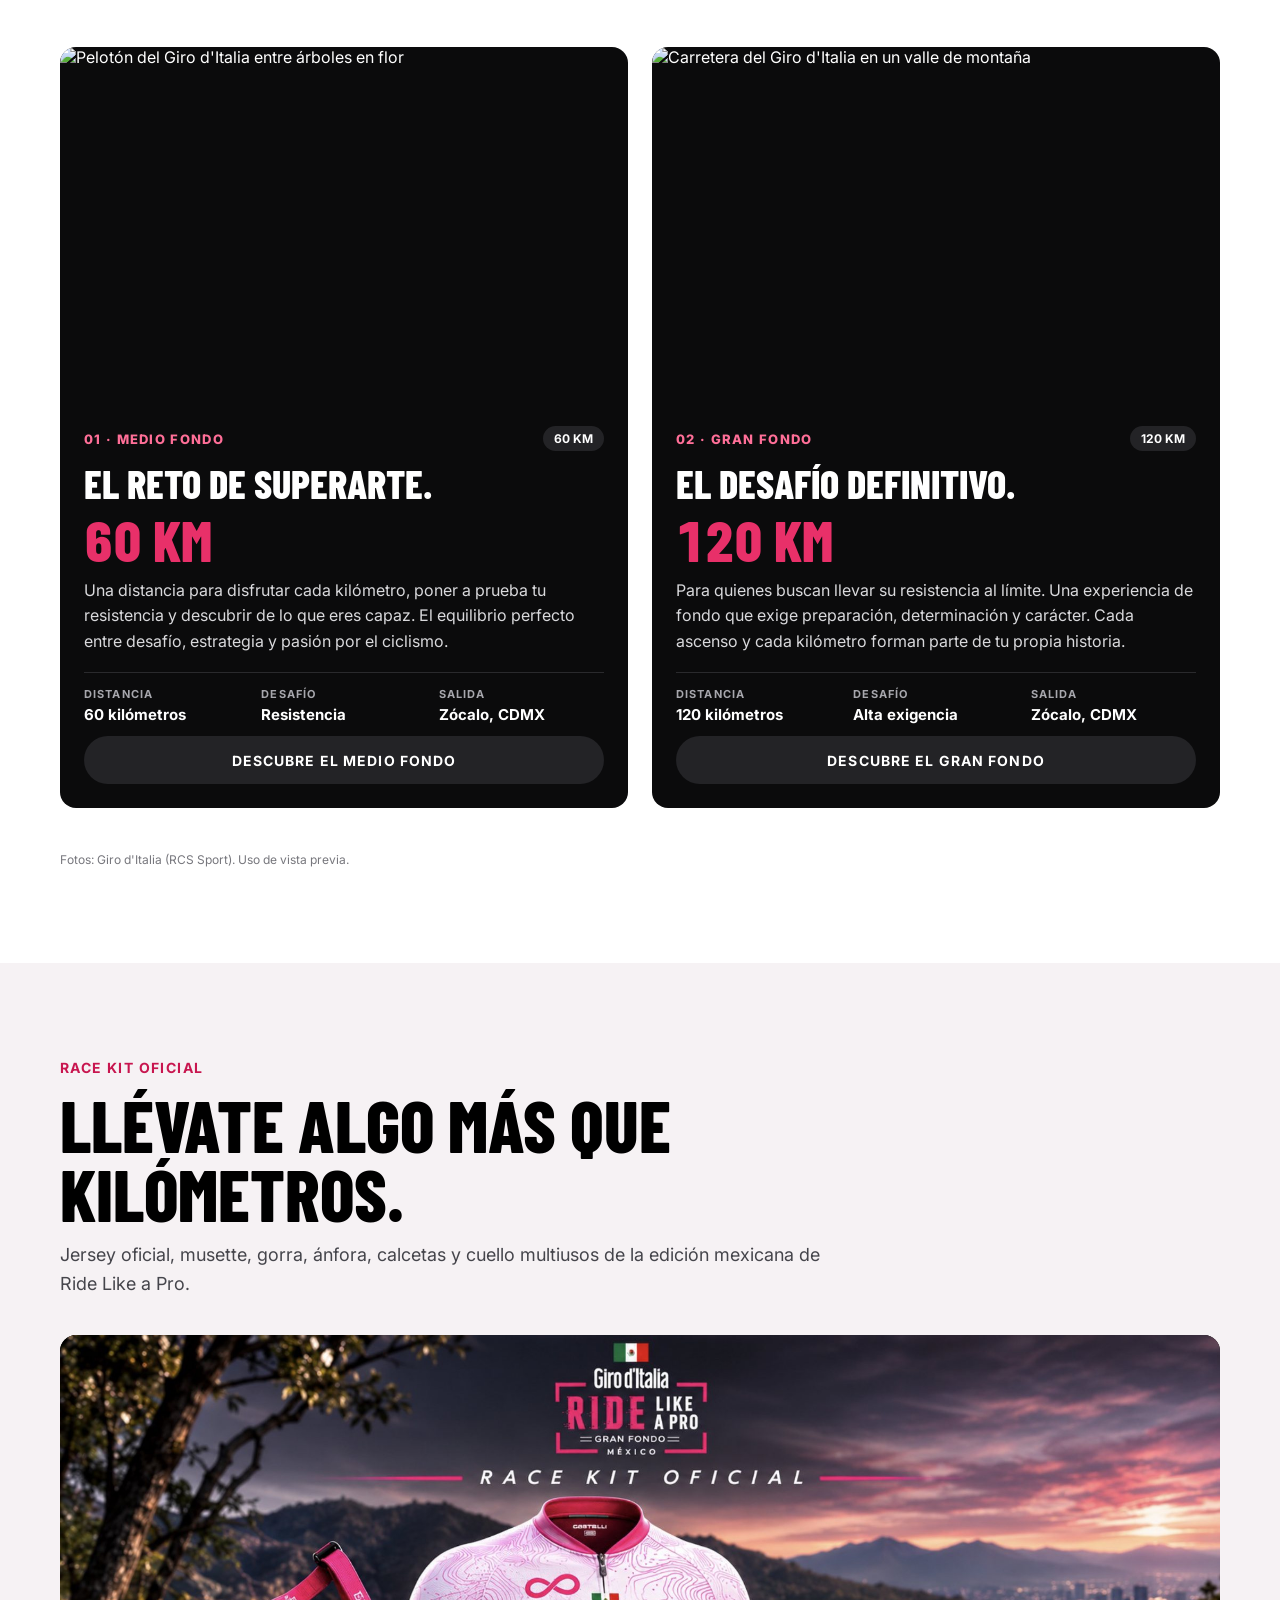
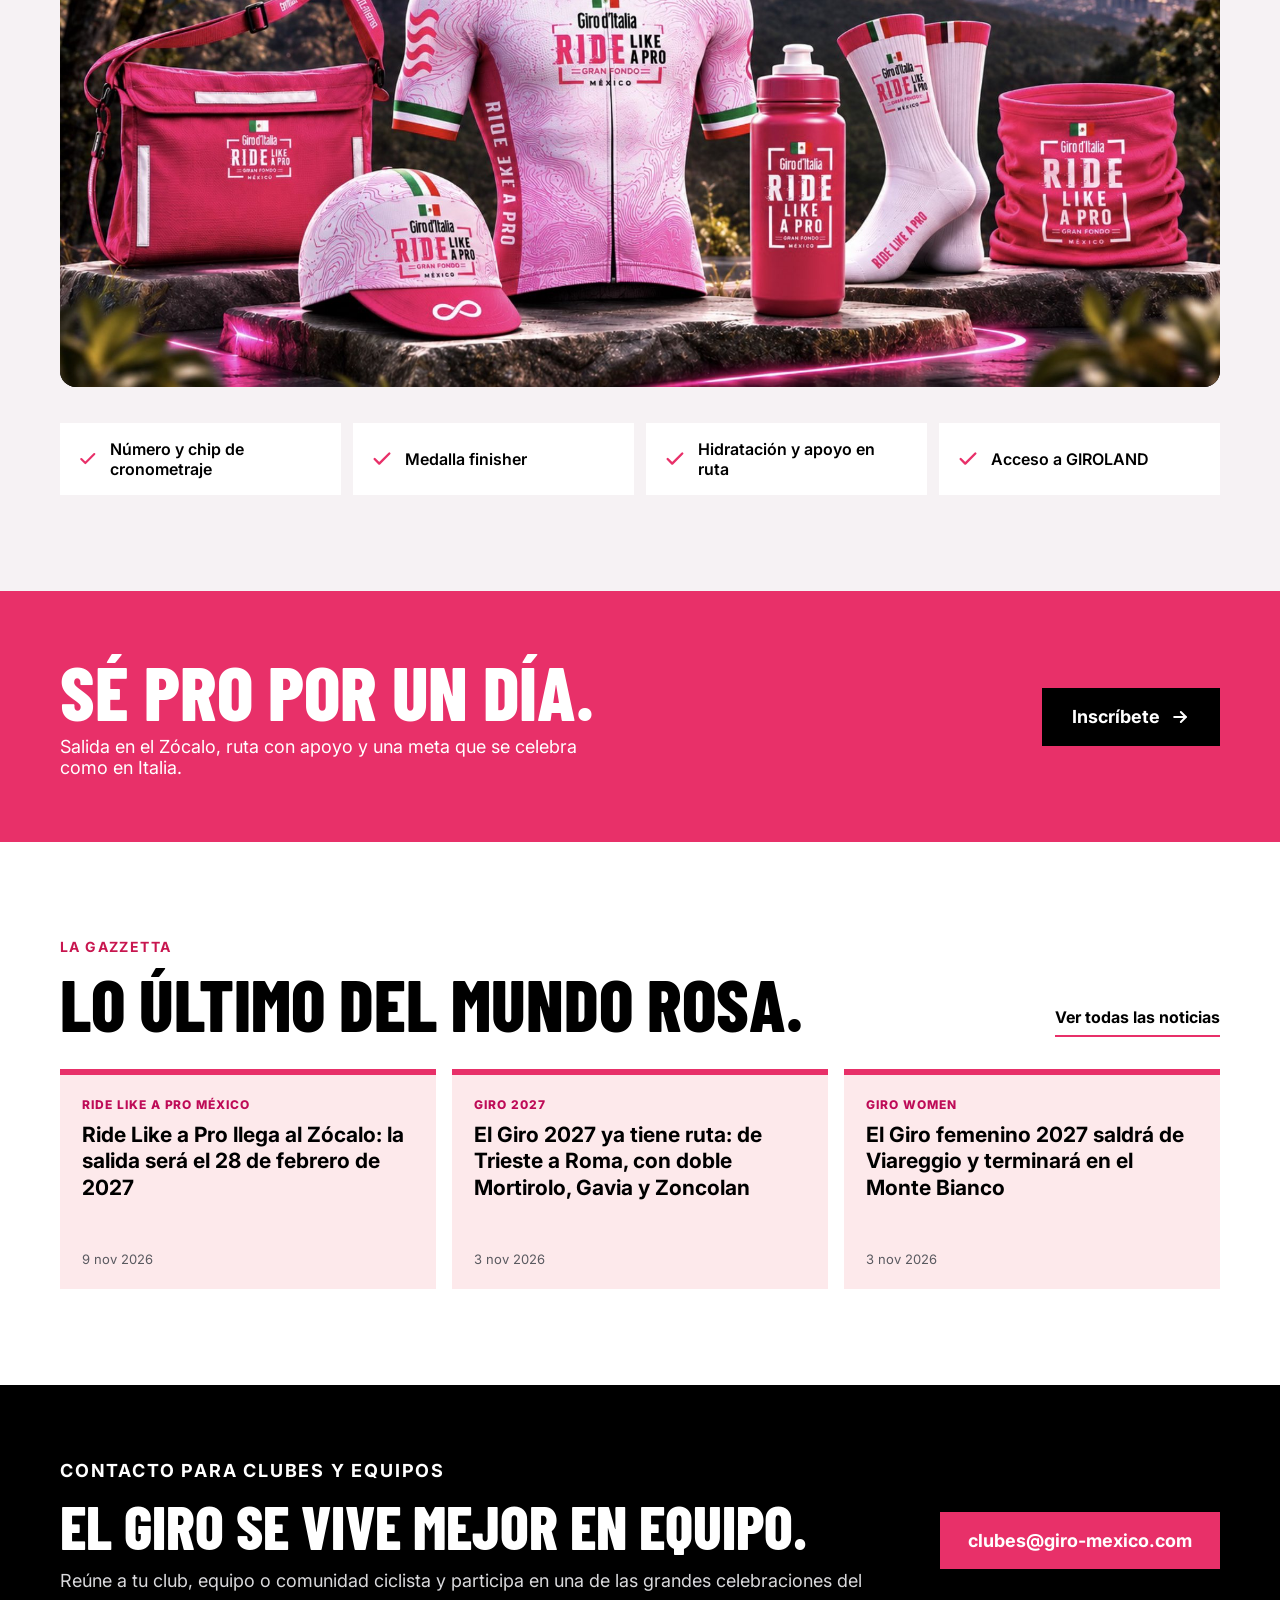
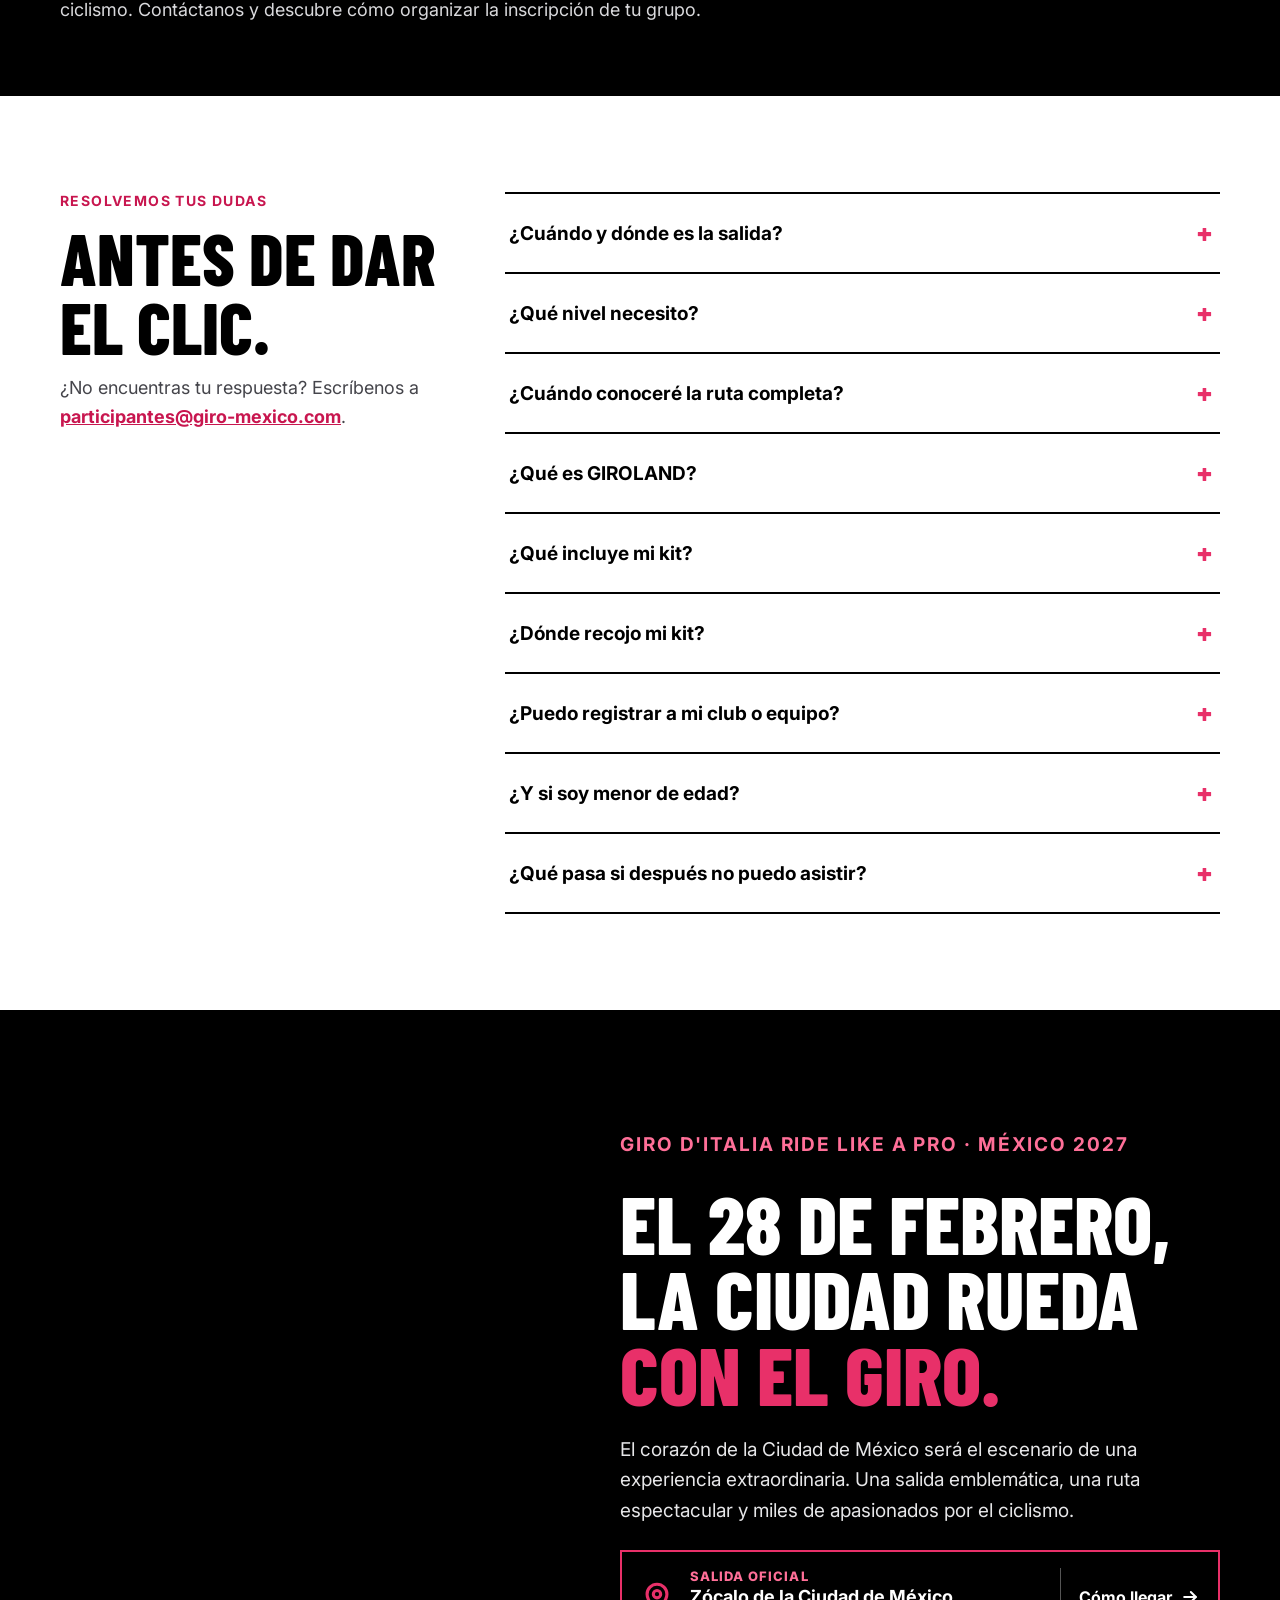
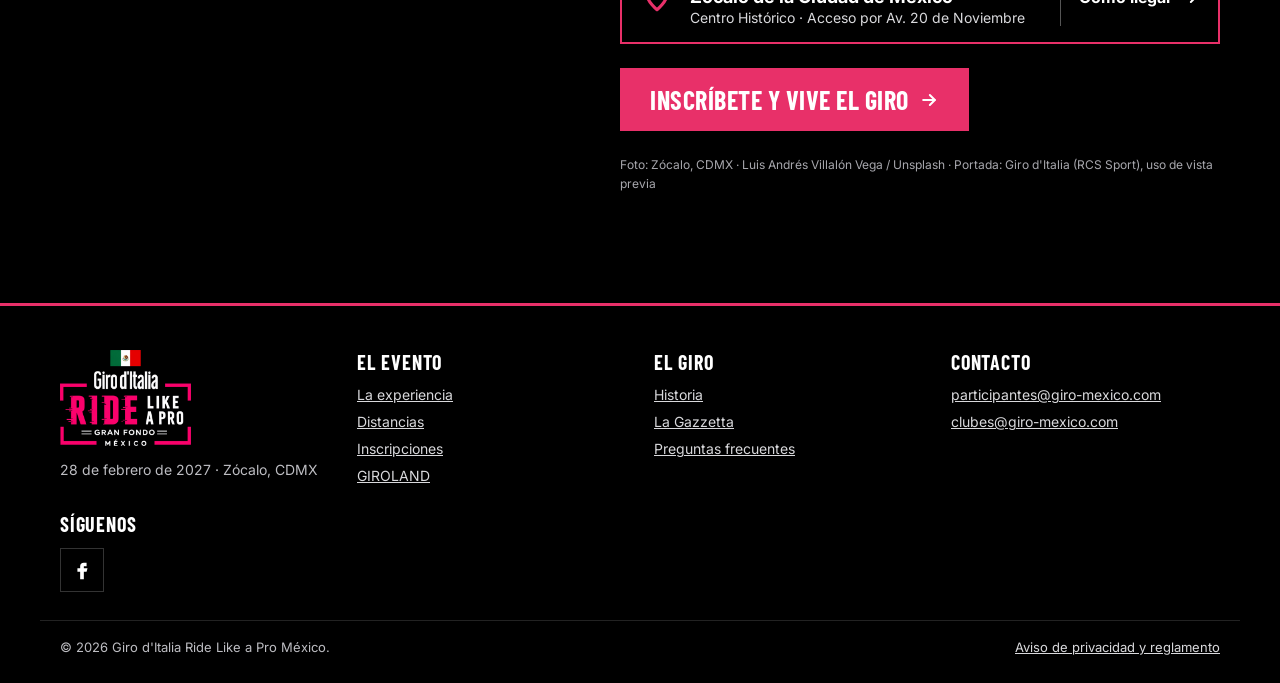
==== commit 3cea2ea4: "Comunidad: fotos de la carrera profesional del Giro Co-Authored-By: Claude Opus 5.5 <noreply@anthrop" ====
--- a/index.html
+++ b/index.html
@@ -454,16 +454,16 @@
         <p class="lead">Hay experiencias que se disfrutan más cuando se viven juntos. Reúne a tu equipo, comparte la ruta, anima desde la meta y celebra cada momento. Porque el Giro d'Italia Ride Like a Pro México es mucho más que una carrera: es una pasión que nos conecta.</p>
       </div>
       <div class="crew">
-        <article data-rv><img src="img/fb-amigos.jpg" alt="Dos amigos celebrando en el evento" loading="lazy"><div><small>01 · Your cycling crew</small><h3>La pasión se comparte.</h3><p>Reúne a tus amigos, prepara el desafío y escribe una historia que comienza en la línea de salida y se celebra juntos en la meta.</p></div></article>
-        <article data-rv><img src="https://images.unsplash.com/photo-1791714837074-0eb6e74493ba?w=900&q=70&auto=format&fit=crop" alt="Familia rodando por la ciudad con dos niños" loading="lazy"><div><small>02 · Family experience</small><h3>El Giro también es para ellos.</h3><p>Comparte la emoción con quienes siempre están contigo. Una experiencia para disfrutar en familia, dentro y fuera de la ruta.</p></div></article>
-        <article data-rv><img src="https://images.unsplash.com/photo-1776858205706-ce6680cb0bdb?w=900&q=70&auto=format&fit=crop" alt="Niña en hombros de su papá animando en un evento" loading="lazy"><div><small>03 · Next generation</small><h3>La próxima generación del ciclismo.</h3><p>Acerca a los más jóvenes al mundo de la bicicleta y comparte con ellos la emoción, los valores y la pasión del deporte.</p></div></article>
-        <article data-rv><img src="img/fb-selfie.jpg" alt="Dos ciclistas sonriendo en una selfie" loading="lazy"><div><small>04 · Share the experience</small><h3>Los grandes momentos se viven juntos.</h3><p>Conquista nuevos retos, acompaña a quien quieres y celebra cada kilómetro de esta experiencia.</p></div></article>
+        <article data-rv><img src="https://static2.giroditalia.it/wp-content/uploads/2025/05/6Ejwihv9dZHmkDaHvJ4j_270525-085044-1536x1024.jpg" alt="Dos ciclistas del Giro d'Italia abrazados al final de una etapa" loading="lazy"><div><small>01 · Your cycling crew</small><h3>La pasión se comparte.</h3><p>Reúne a tus amigos, prepara el desafío y escribe una historia que comienza en la línea de salida y se celebra juntos en la meta.</p></div></article>
+        <article data-rv><img src="https://static2.giroditalia.it/wp-content/uploads/2025/05/FsuYPYpC8Ls1TN1WTaMN_250525-073752-1536x1024.jpg" alt="Un ciclista del Giro d'Italia abraza a su familia tras la llegada" loading="lazy"><div><small>02 · Family experience</small><h3>El Giro también es para ellos.</h3><p>Comparte la emoción con quienes siempre están contigo. Una experiencia para disfrutar en familia, dentro y fuera de la ruta.</p></div></article>
+        <article data-rv><img src="https://static2.giroditalia.it/wp-content/uploads/2025/05/m8BbPFK5CWUNam6FRsys_240525-080950-1536x1024.jpg" alt="Niñas con pompones rosas animando el paso del Giro d'Italia" loading="lazy"><div><small>03 · Next generation</small><h3>La próxima generación del ciclismo.</h3><p>Acerca a los más jóvenes al mundo de la bicicleta y comparte con ellos la emoción, los valores y la pasión del deporte.</p></div></article>
+        <article data-rv><img src="https://static2.giroditalia.it/wp-content/uploads/2025/05/sHpeLFisjSOsdOpUak8Q_180525-072241-1536x1024.jpg" alt="Ciclistas del Giro d'Italia se abrazan rodeados de aficionados y fotógrafos" loading="lazy"><div><small>04 · Share the experience</small><h3>Los grandes momentos se viven juntos.</h3><p>Conquista nuevos retos, acompaña a quien quieres y celebra cada kilómetro de esta experiencia.</p></div></article>
       </div>
       <div class="cheer" data-rv>
         <svg aria-hidden="true" width="36" height="36" viewBox="0 0 24 24" fill="none" stroke="#e83069" stroke-width="2" stroke-linecap="round" stroke-linejoin="round"><path d="M3 11l18-5v12L3 14v-3z"/><path d="M11.6 16.8a3 3 0 1 1-5.8-1.6"/></svg>
         <p><b>No necesitas competir para vivir el Giro.</b> Ven a disfrutar la emoción de la salida, anima a los ciclistas y celebra con ellos en GIROLAND. La pasión por el ciclismo también se vive desde afuera de la bicicleta.</p>
       </div>
-      <p class="photo-credit">Fotos: Giro Ride Like a Pro México y Unsplash (Elena Makarevich, Brett Wharton). Uso de vista previa.</p>
+      <p class="photo-credit">Fotos: Giro d'Italia (RCS Sport). Uso de vista previa.</p>
     </div>
   </section>
 
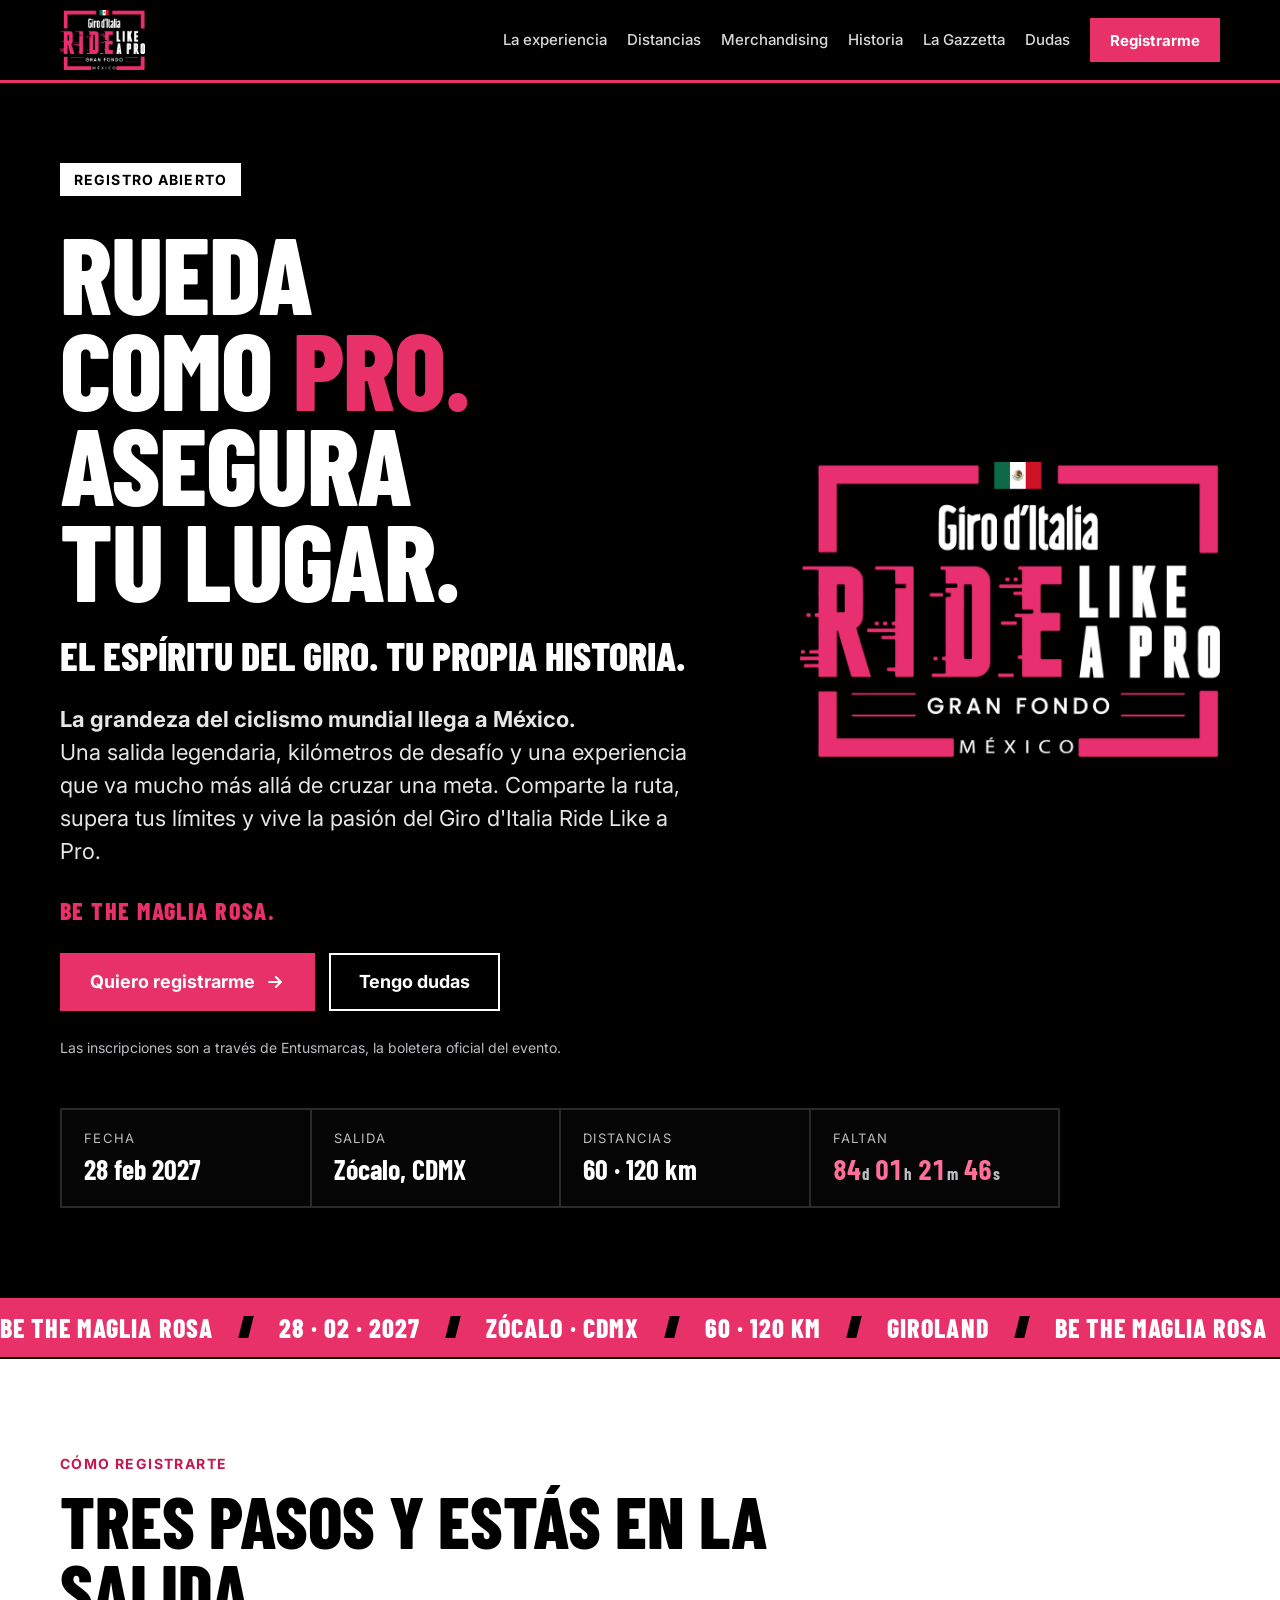
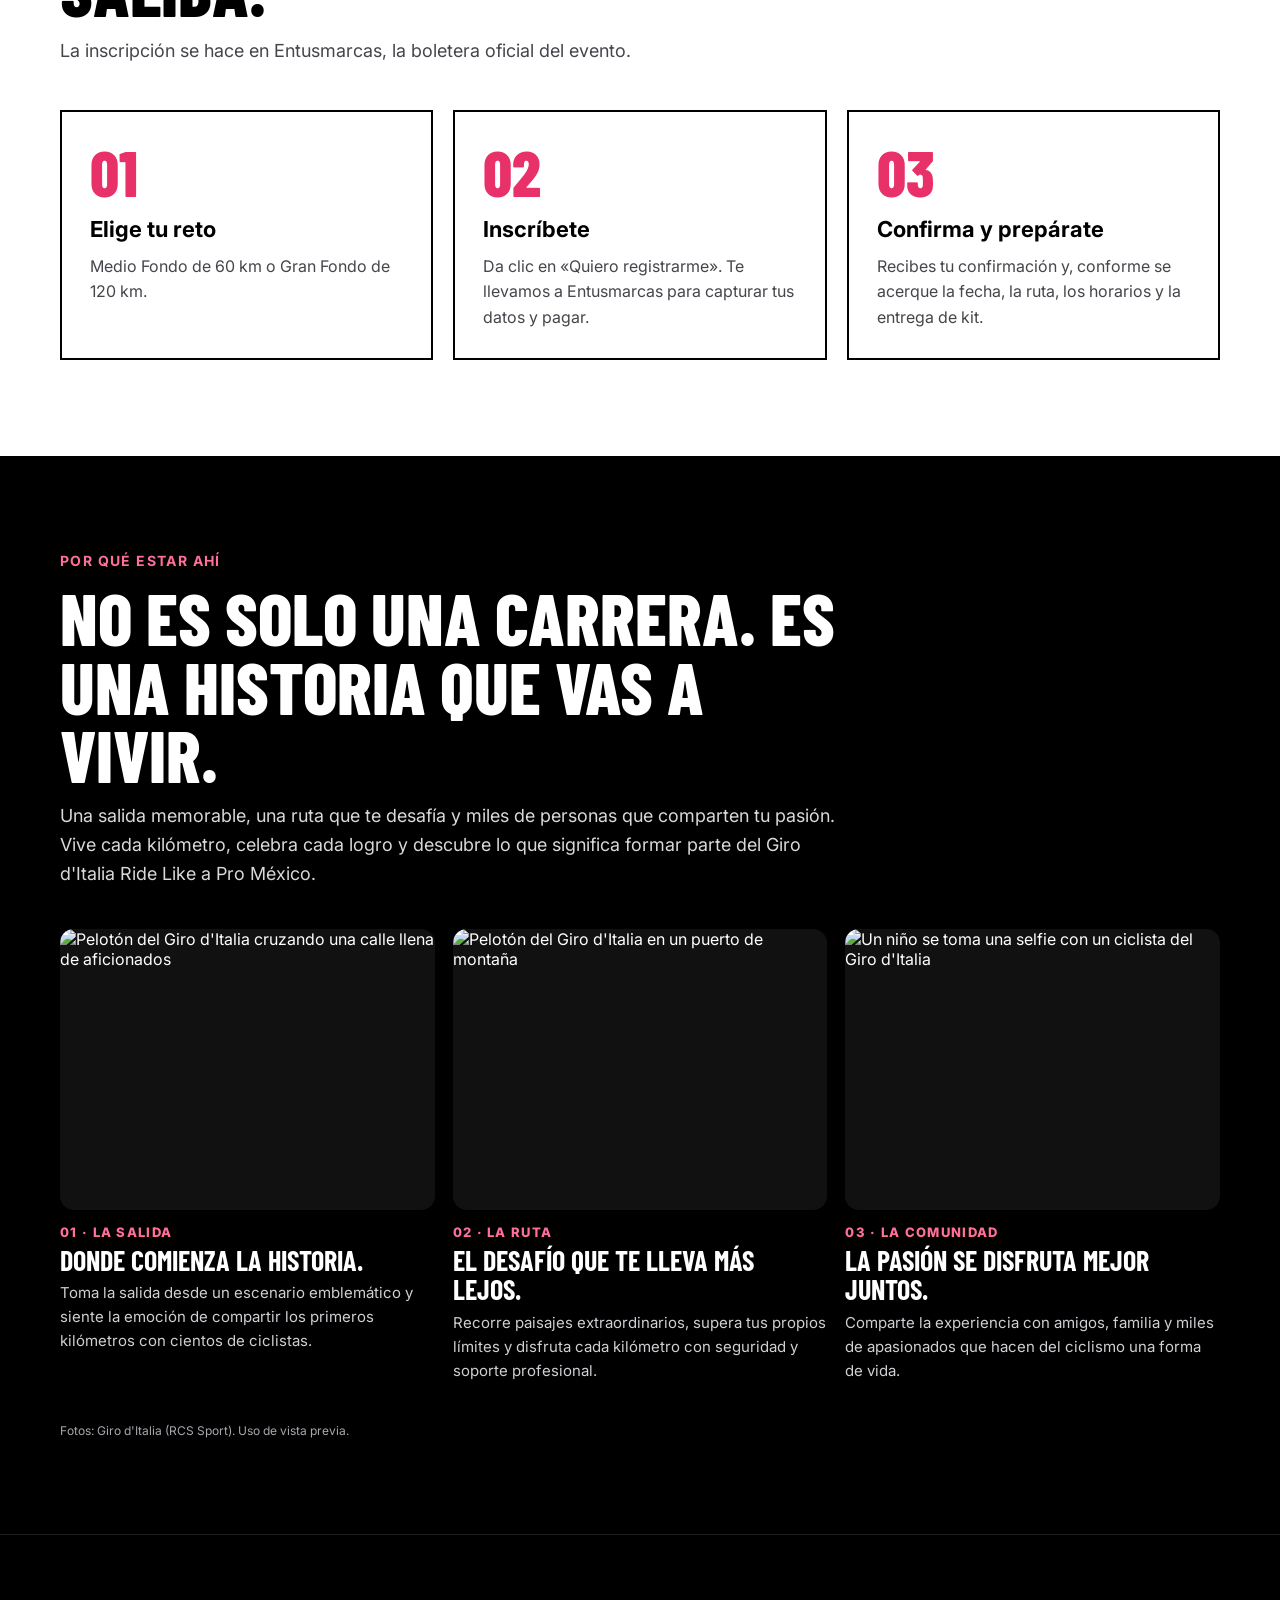
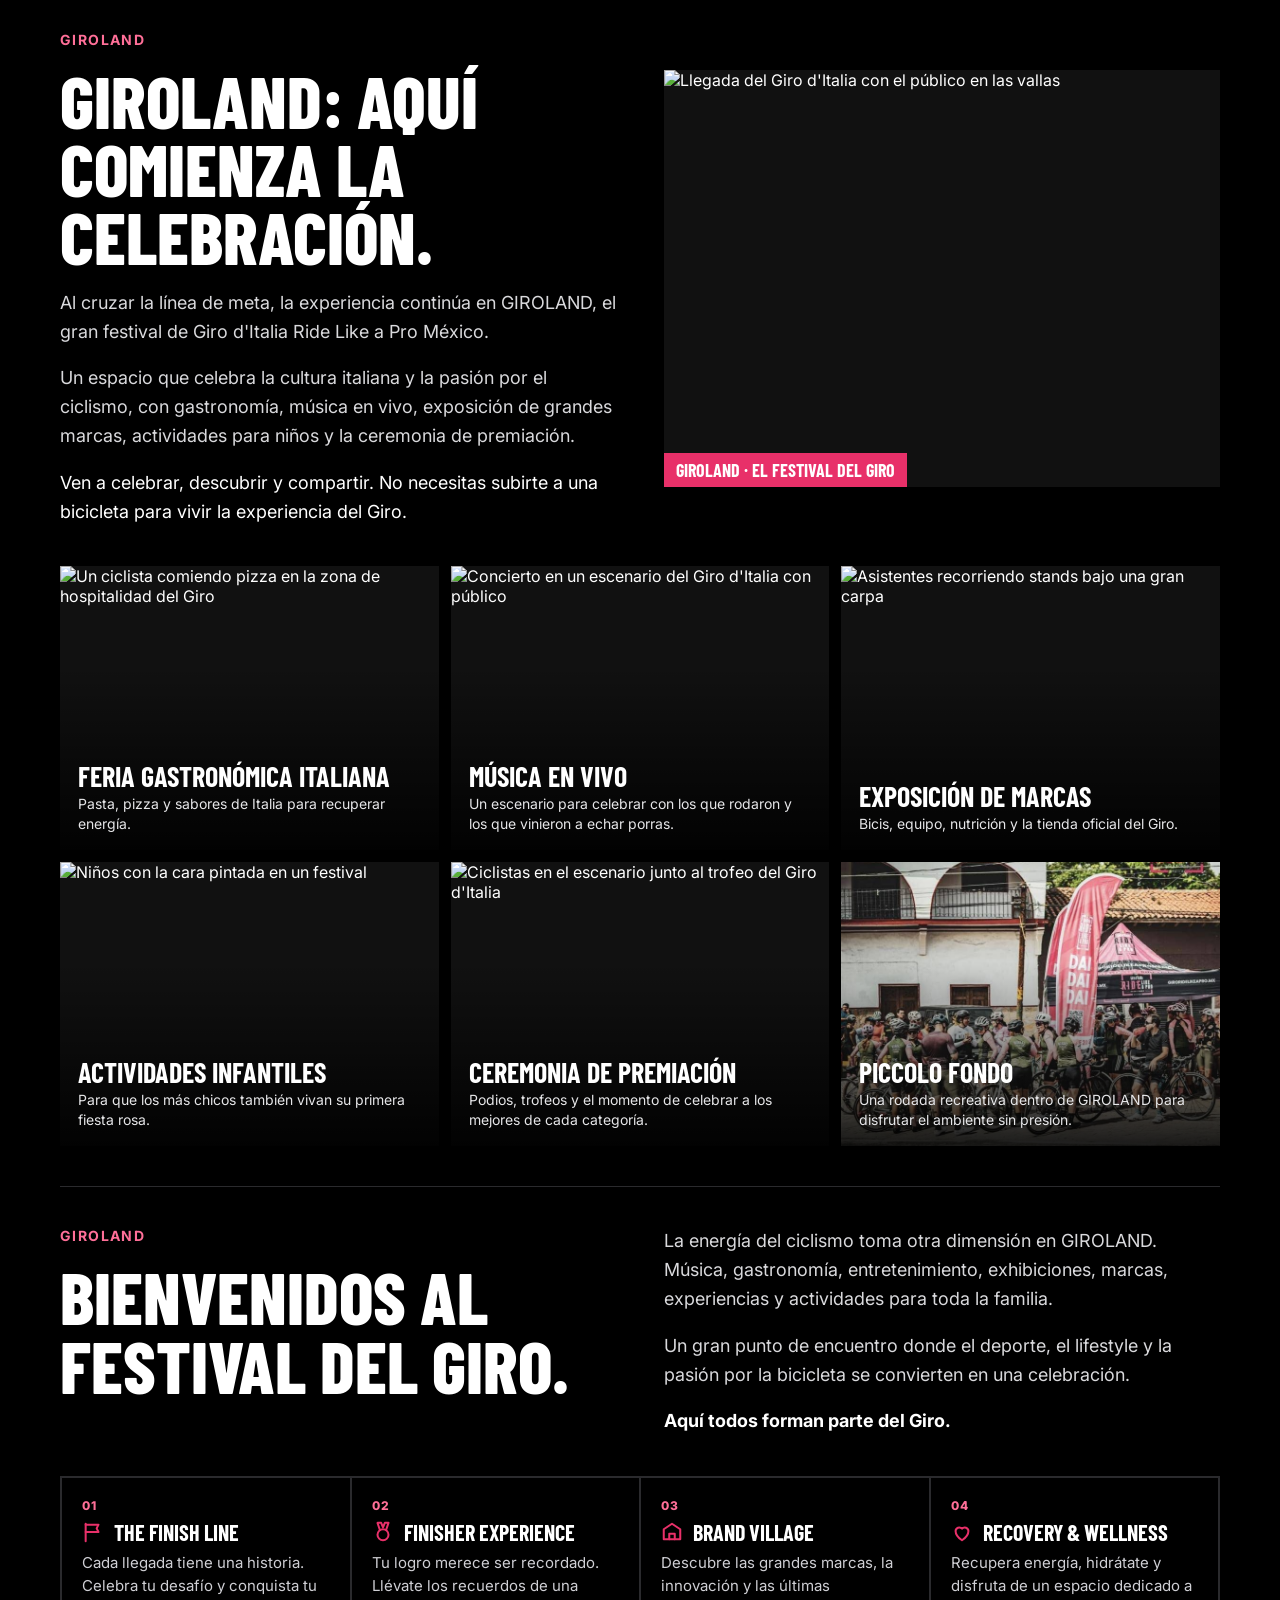
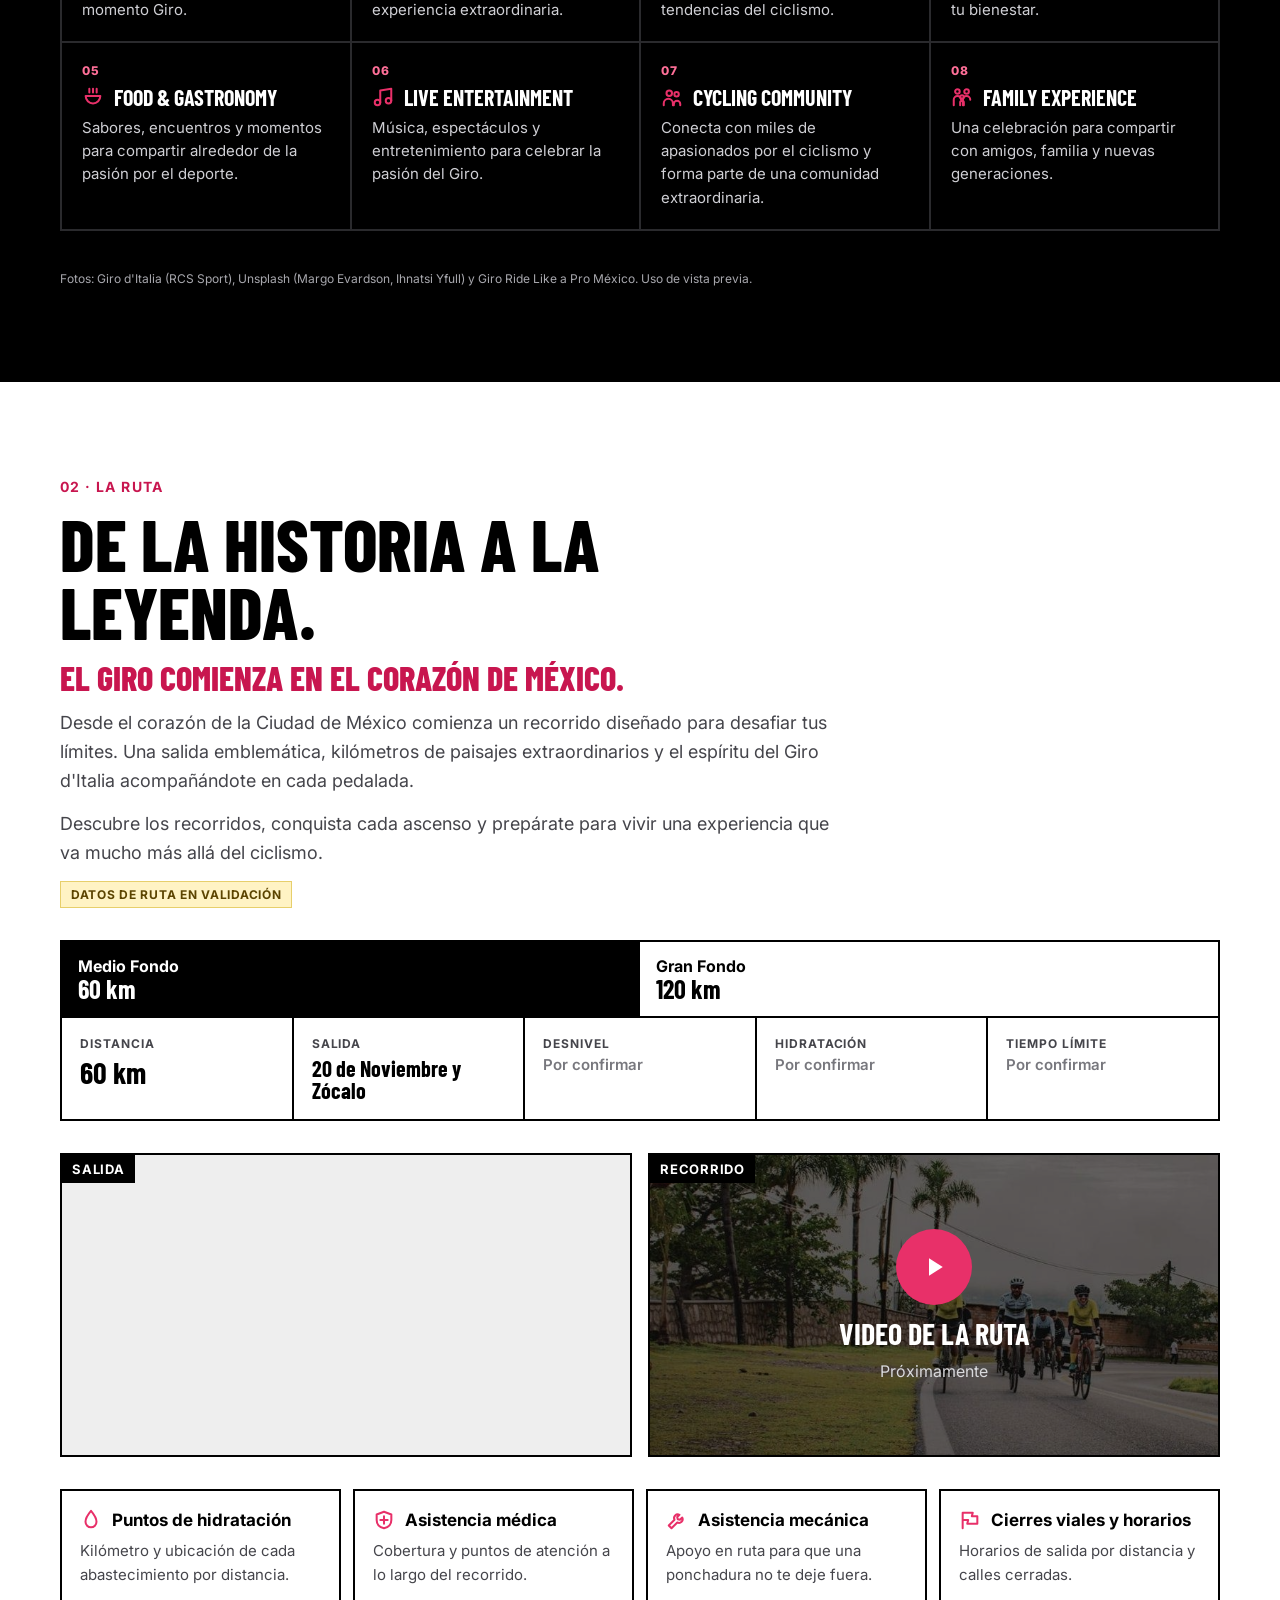
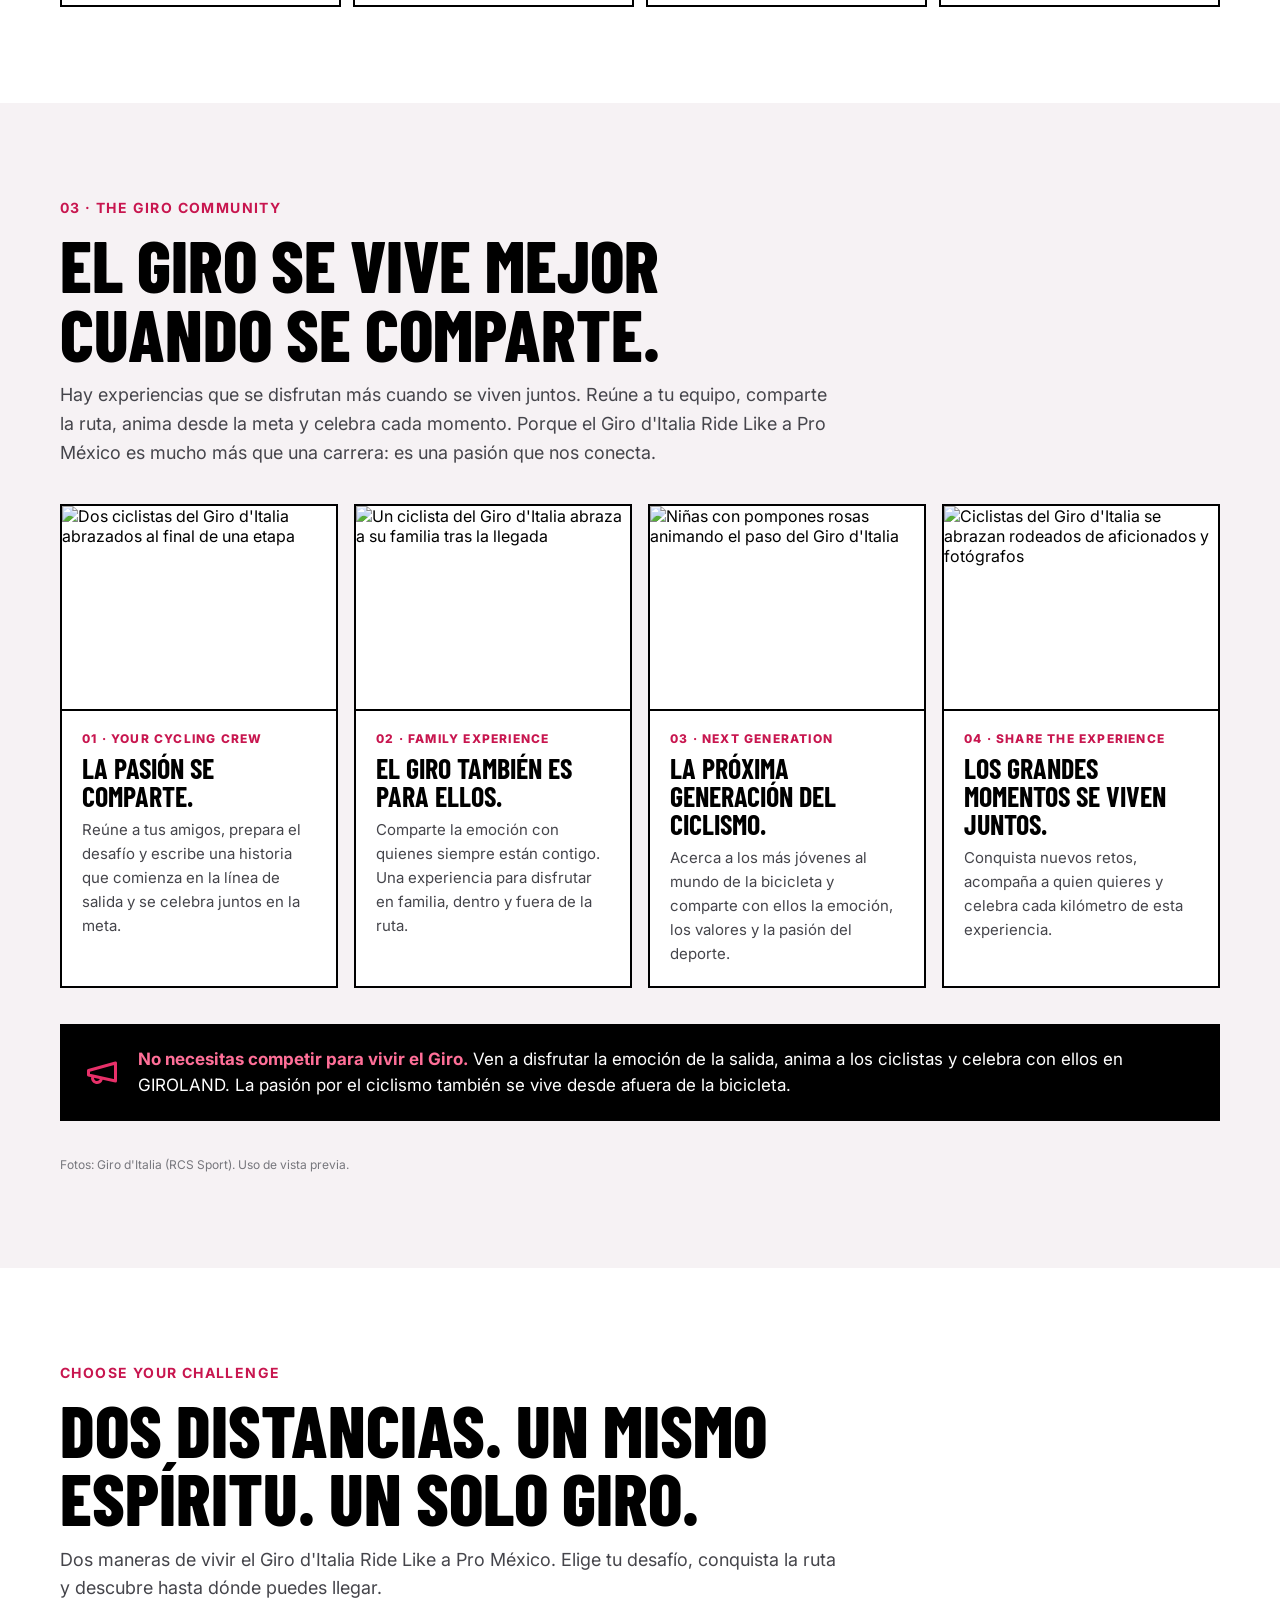
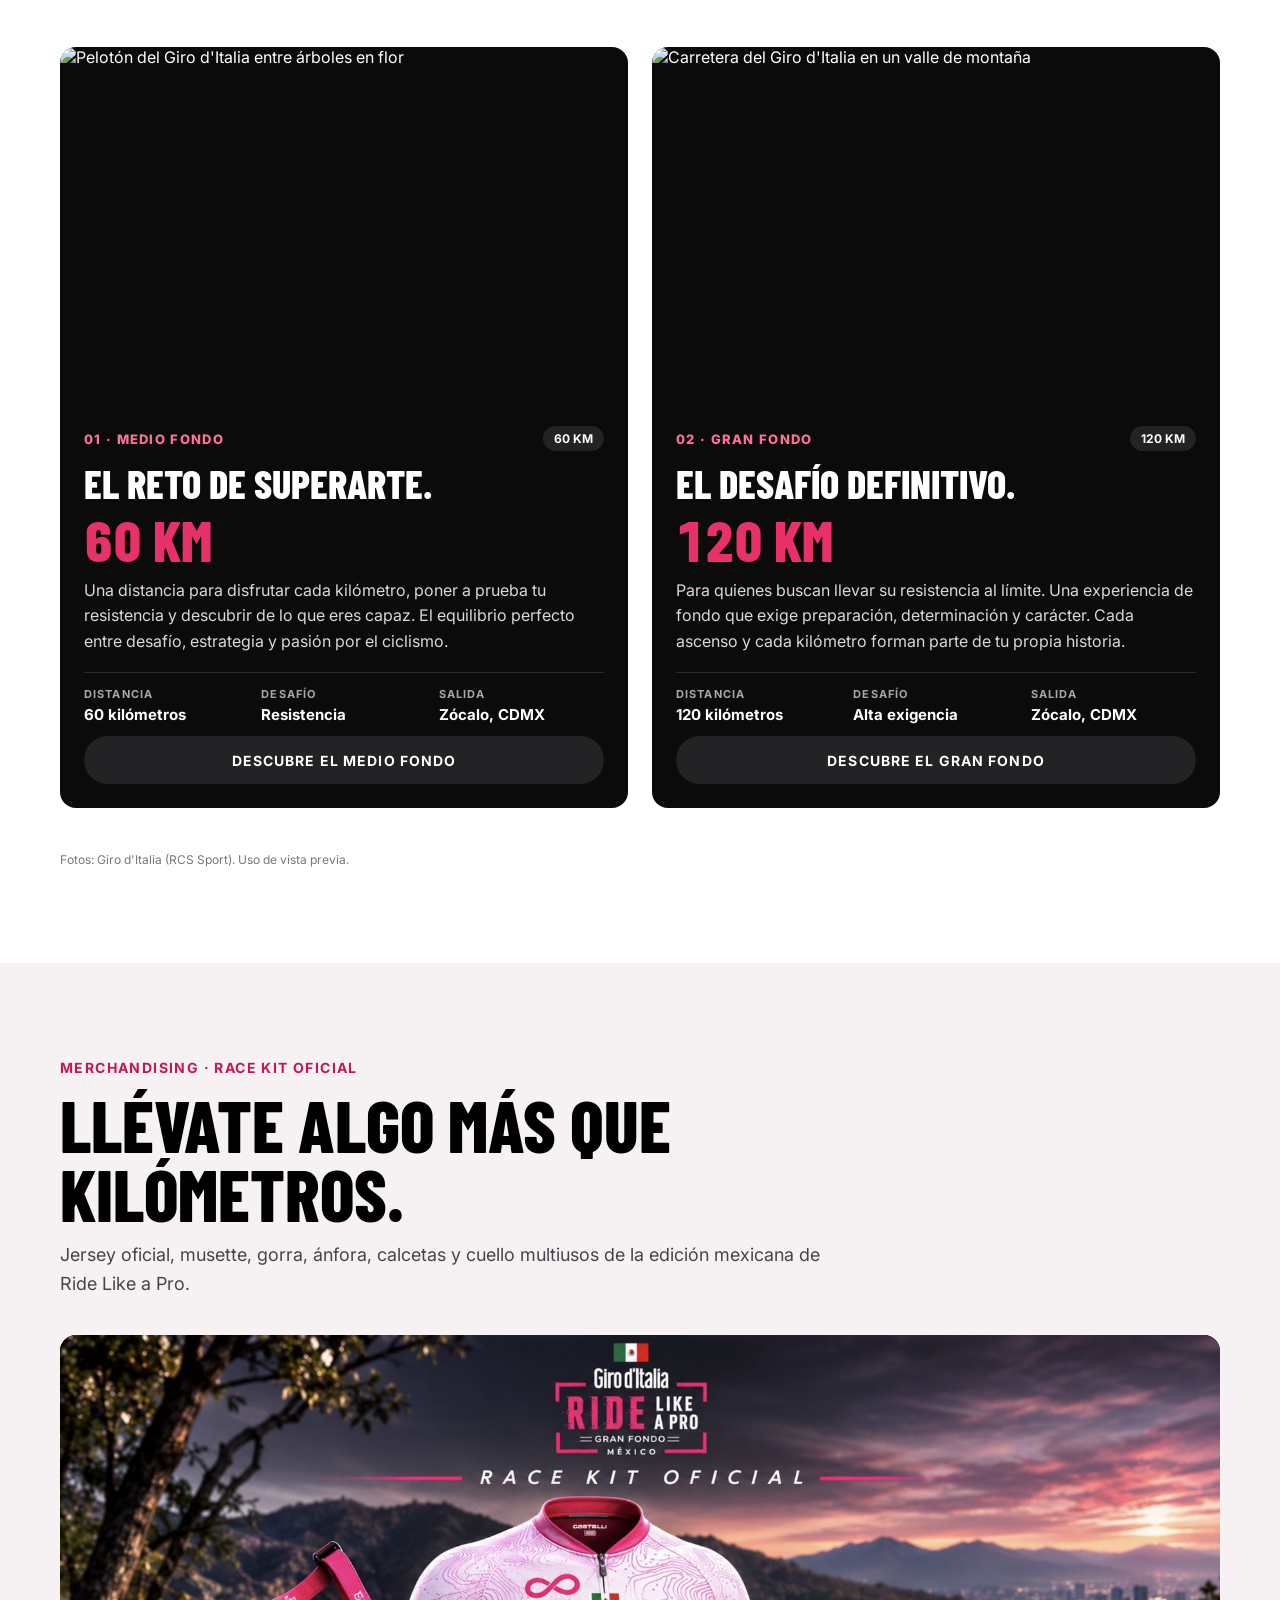
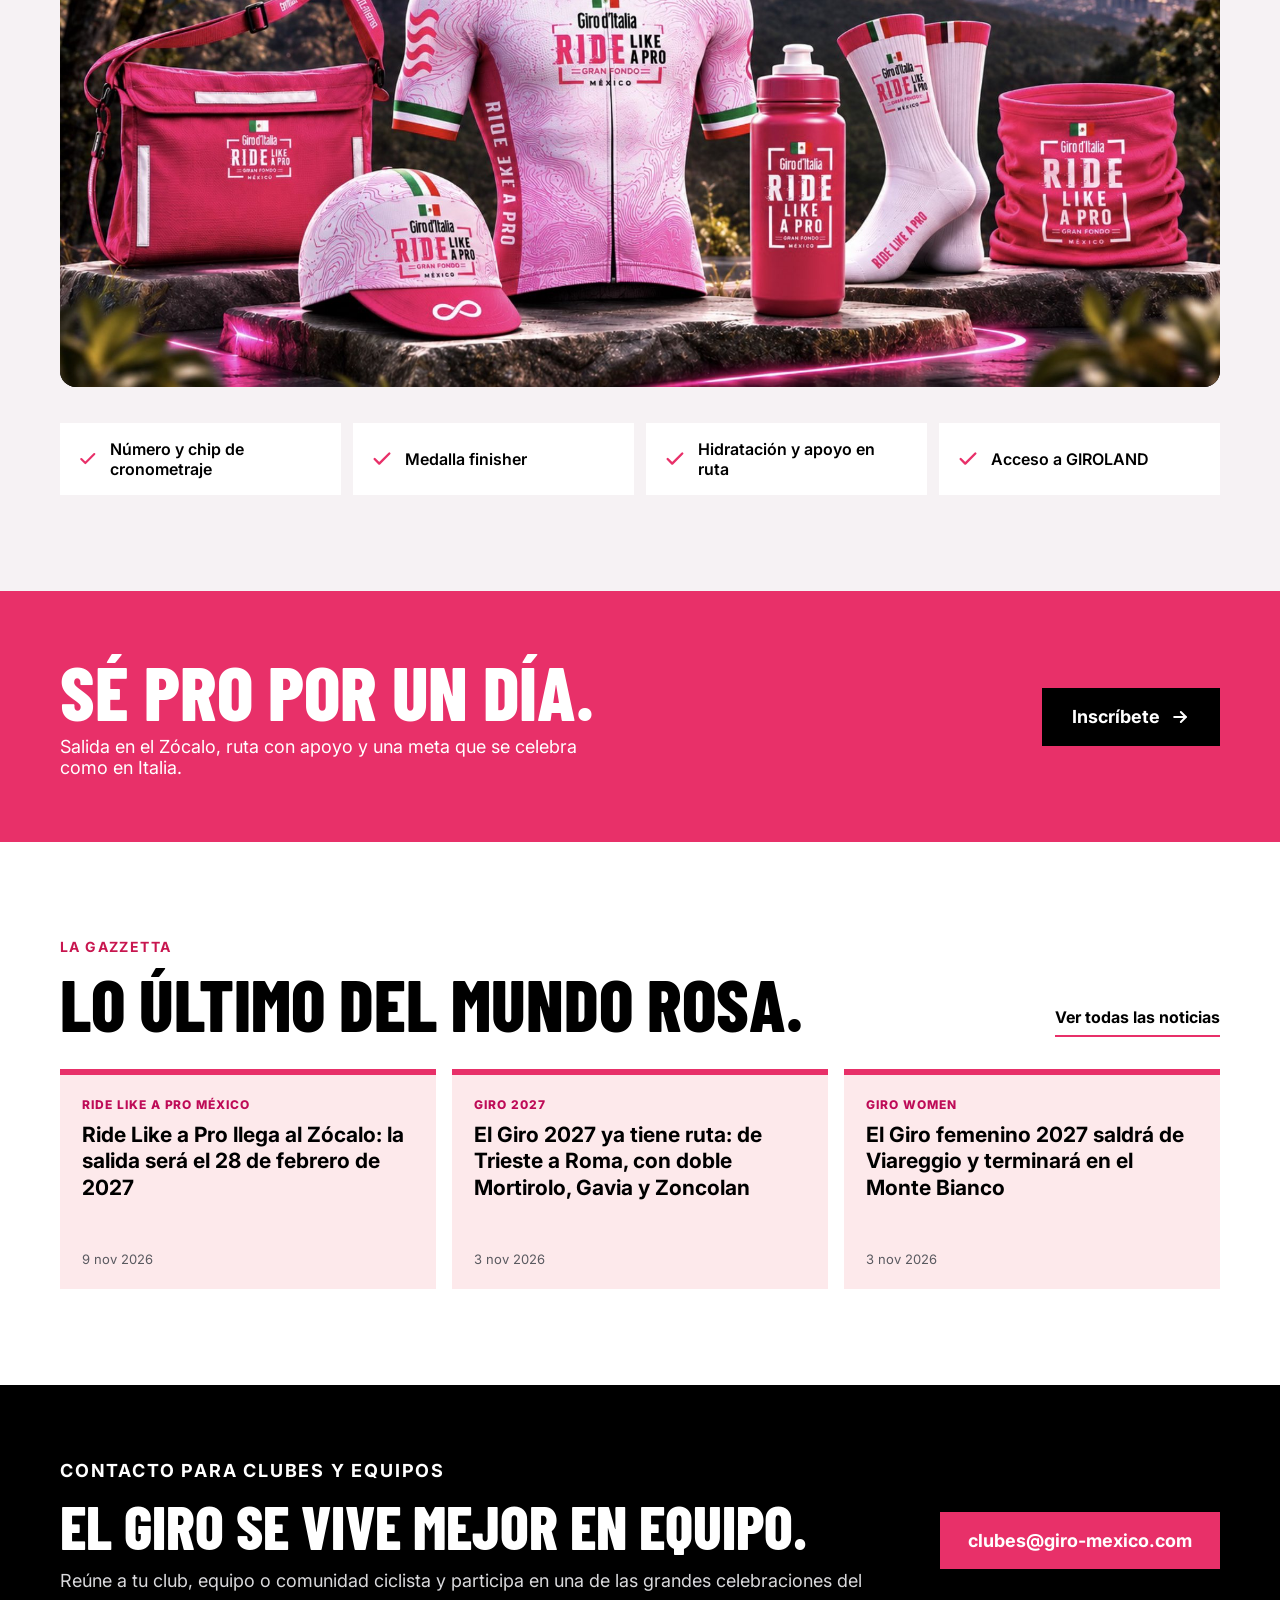
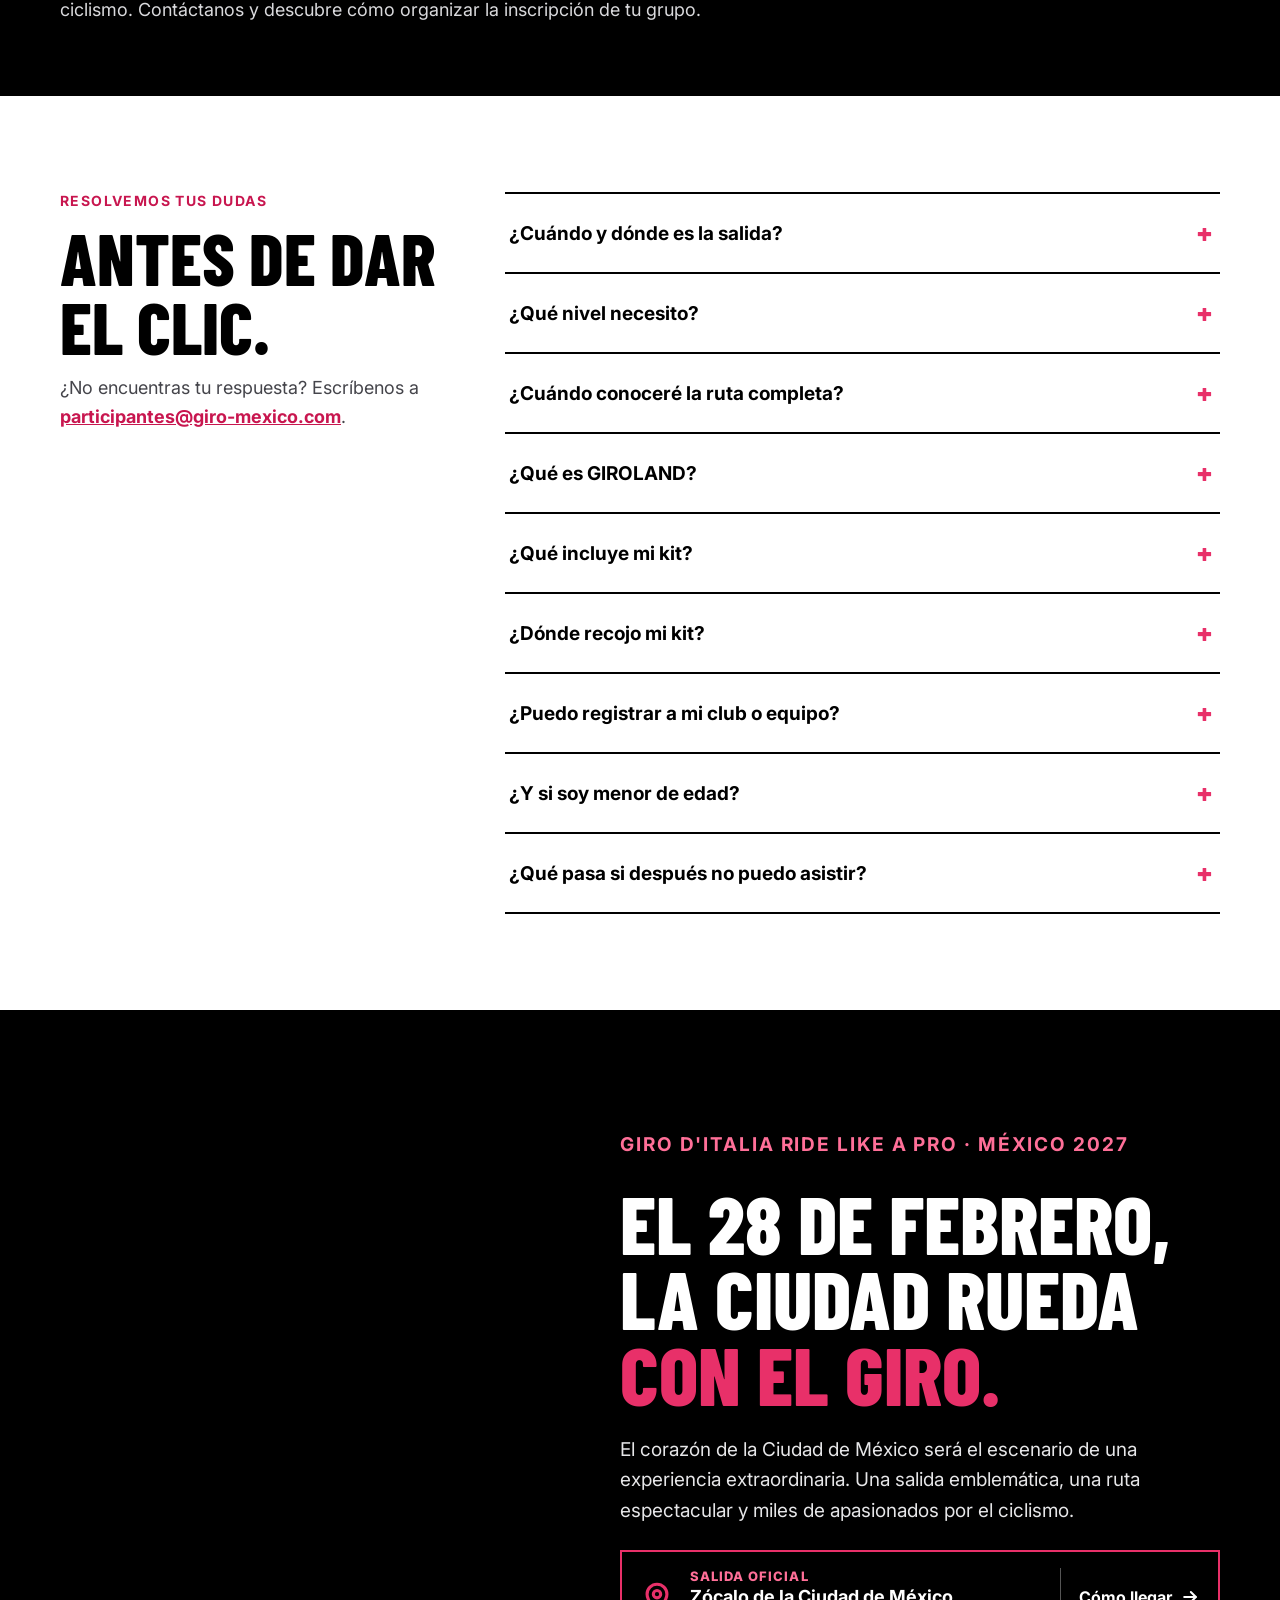
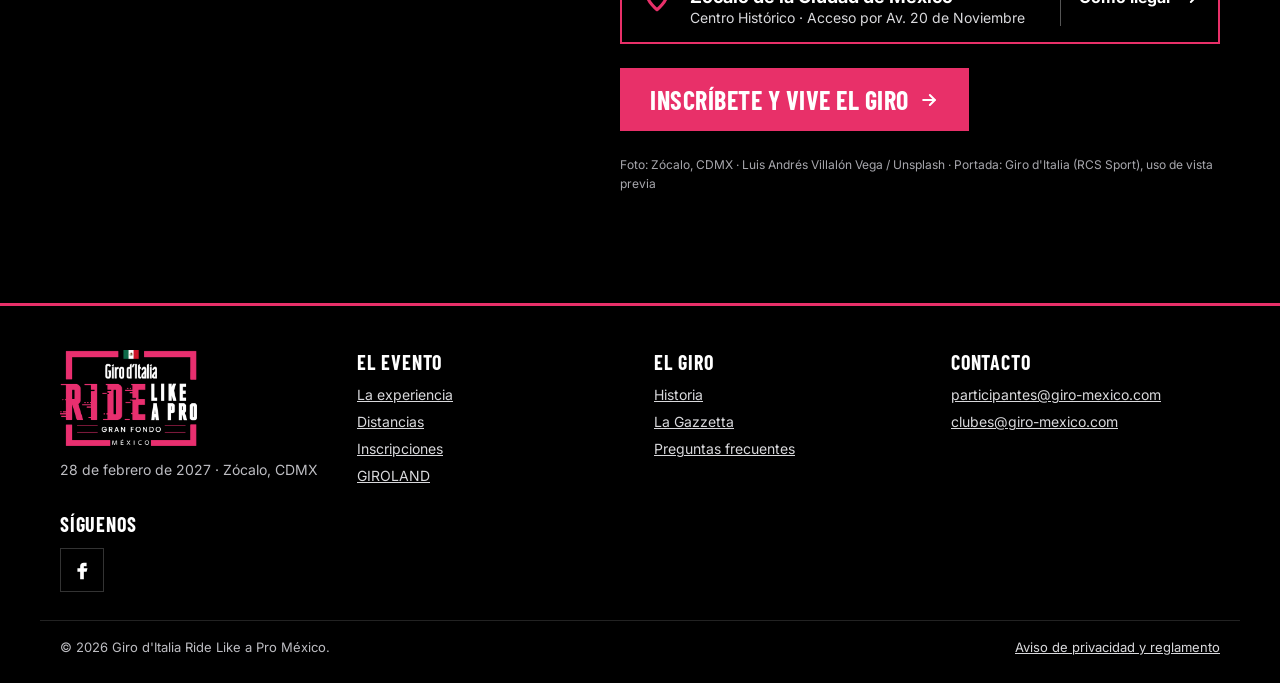
==== commit 4b5fe2d1: "Logo oficial, pestaña Merchandising y badge 'Registro abierto' Co-Authored-By: Claude Opus 5.5 <nore" ====
--- a/index.html
+++ b/index.html
@@ -266,12 +266,12 @@
 
 <header class="site">
   <div class="wrap">
-    <a class="logo" href="index.html"><img src="brand/logo-gfmx-sm.png" width="440" height="322" alt="Giro d'Italia Ride Like a Pro Gran Fondo México"></a>
+    <a class="logo" href="index.html"><img src="brand/logo-oficial-blanco-sm.png" width="440" height="309" alt="Giro d'Italia Ride Like a Pro Gran Fondo México"></a>
     <button class="menu-btn" type="button" aria-label="Abrir menú" aria-expanded="false" aria-controls="nav"><svg aria-hidden="true" width="24" height="24" viewBox="0 0 24 24" fill="none" stroke="currentColor" stroke-width="2.4" stroke-linecap="round"><path d="M4 7h16M4 12h16M4 17h16"/></svg></button>
     <nav class="main" id="nav" aria-label="Principal">
       <a class="link" href="#experiencia">La experiencia</a>
       <a class="link" href="#distancias">Distancias</a>
-      <a class="link" href="#kit">Kit</a>
+      <a class="link" href="#merchandising">Merchandising</a>
       <a class="link" href="historia.html">Historia</a>
       <a class="link" href="gaceta.html">La Gazzetta</a>
       <a class="link" href="#dudas">Dudas</a>
@@ -288,7 +288,7 @@
     <div class="wrap">
       <div class="hero-grid">
         <div class="hero-copy">
-          <p class="badge">Registro abierto · 28 feb 2027</p>
+          <p class="badge">Registro abierto</p>
           <h1 class="display" aria-label="Rueda como pro. Asegura tu lugar."><span class="ln" aria-hidden="true"><span>Rueda</span></span><span class="ln" aria-hidden="true"><span>como <span class="pk">pro.</span></span></span><span class="ln" aria-hidden="true"><span>Asegura</span></span><span class="ln" aria-hidden="true"><span>tu lugar.</span></span></h1>
           <p class="kicker">El espíritu del Giro. Tu propia historia.</p>
           <p class="sub"><b>La grandeza del ciclismo mundial llega a México.</b><br>Una salida legendaria, kilómetros de desafío y una experiencia que va mucho más allá de cruzar una meta. Comparte la ruta, supera tus límites y vive la pasión del Giro d'Italia Ride Like a Pro.</p>
@@ -302,7 +302,7 @@
           <p class="note">Las inscripciones son a través de Entusmarcas, la boletera oficial del evento.</p>
         </div>
         <div class="hero-logo">
-          <img src="brand/logo-gfmx.png" width="800" height="586" alt="Giro d'Italia Ride Like a Pro Gran Fondo México">
+          <img src="brand/logo-oficial-blanco.png" width="900" height="632" alt="Giro d'Italia Ride Like a Pro Gran Fondo México">
         </div>
       </div>
       <div class="facts">
@@ -502,10 +502,10 @@
     </div>
   </section>
 
-  <section id="kit" style="background:var(--soft)">
+  <section id="merchandising" style="background:var(--soft)">
     <div class="wrap" style="display:flex;flex-direction:column;gap:36px">
       <div class="head" data-rv>
-        <p class="eyebrow">Race kit oficial</p>
+        <p class="eyebrow">Merchandising · Race kit oficial</p>
         <h2 class="display">Llévate algo más que kilómetros.</h2>
         <p class="lead">Jersey oficial, musette, gorra, ánfora, calcetas y cuello multiusos de la edición mexicana de Ride Like a Pro.</p>
       </div>
@@ -597,7 +597,7 @@
 
 <footer class="site">
   <div class="wrap">
-    <div class="flogo"><img src="brand/logo-gfmx-sm.png" width="440" height="322" alt="Giro d'Italia Ride Like a Pro Gran Fondo México"><p style="margin:12px 0 0">28 de febrero de 2027 · Zócalo, CDMX</p></div>
+    <div class="flogo"><img src="brand/logo-oficial-blanco-sm.png" width="440" height="309" alt="Giro d'Italia Ride Like a Pro Gran Fondo México"><p style="margin:12px 0 0">28 de febrero de 2027 · Zócalo, CDMX</p></div>
     <div><h3>El evento</h3><ul><li><a href="index.html#experiencia">La experiencia</a></li><li><a href="index.html#distancias">Distancias</a></li><li><a href="https://www.entusmarcas.com/" target="_blank" rel="noopener">Inscripciones</a></li><li><a href="index.html#giroland">GIROLAND</a></li></ul></div>
     <div><h3>El Giro</h3><ul><li><a href="historia.html">Historia</a></li><li><a href="gaceta.html">La Gazzetta</a></li><li><a href="index.html#dudas">Preguntas frecuentes</a></li></ul></div>
     <div><h3>Contacto</h3><ul><li><a href="mailto:participantes@giro-mexico.com">participantes@giro-mexico.com</a></li><li><a href="mailto:clubes@giro-mexico.com">clubes@giro-mexico.com</a></li></ul></div>
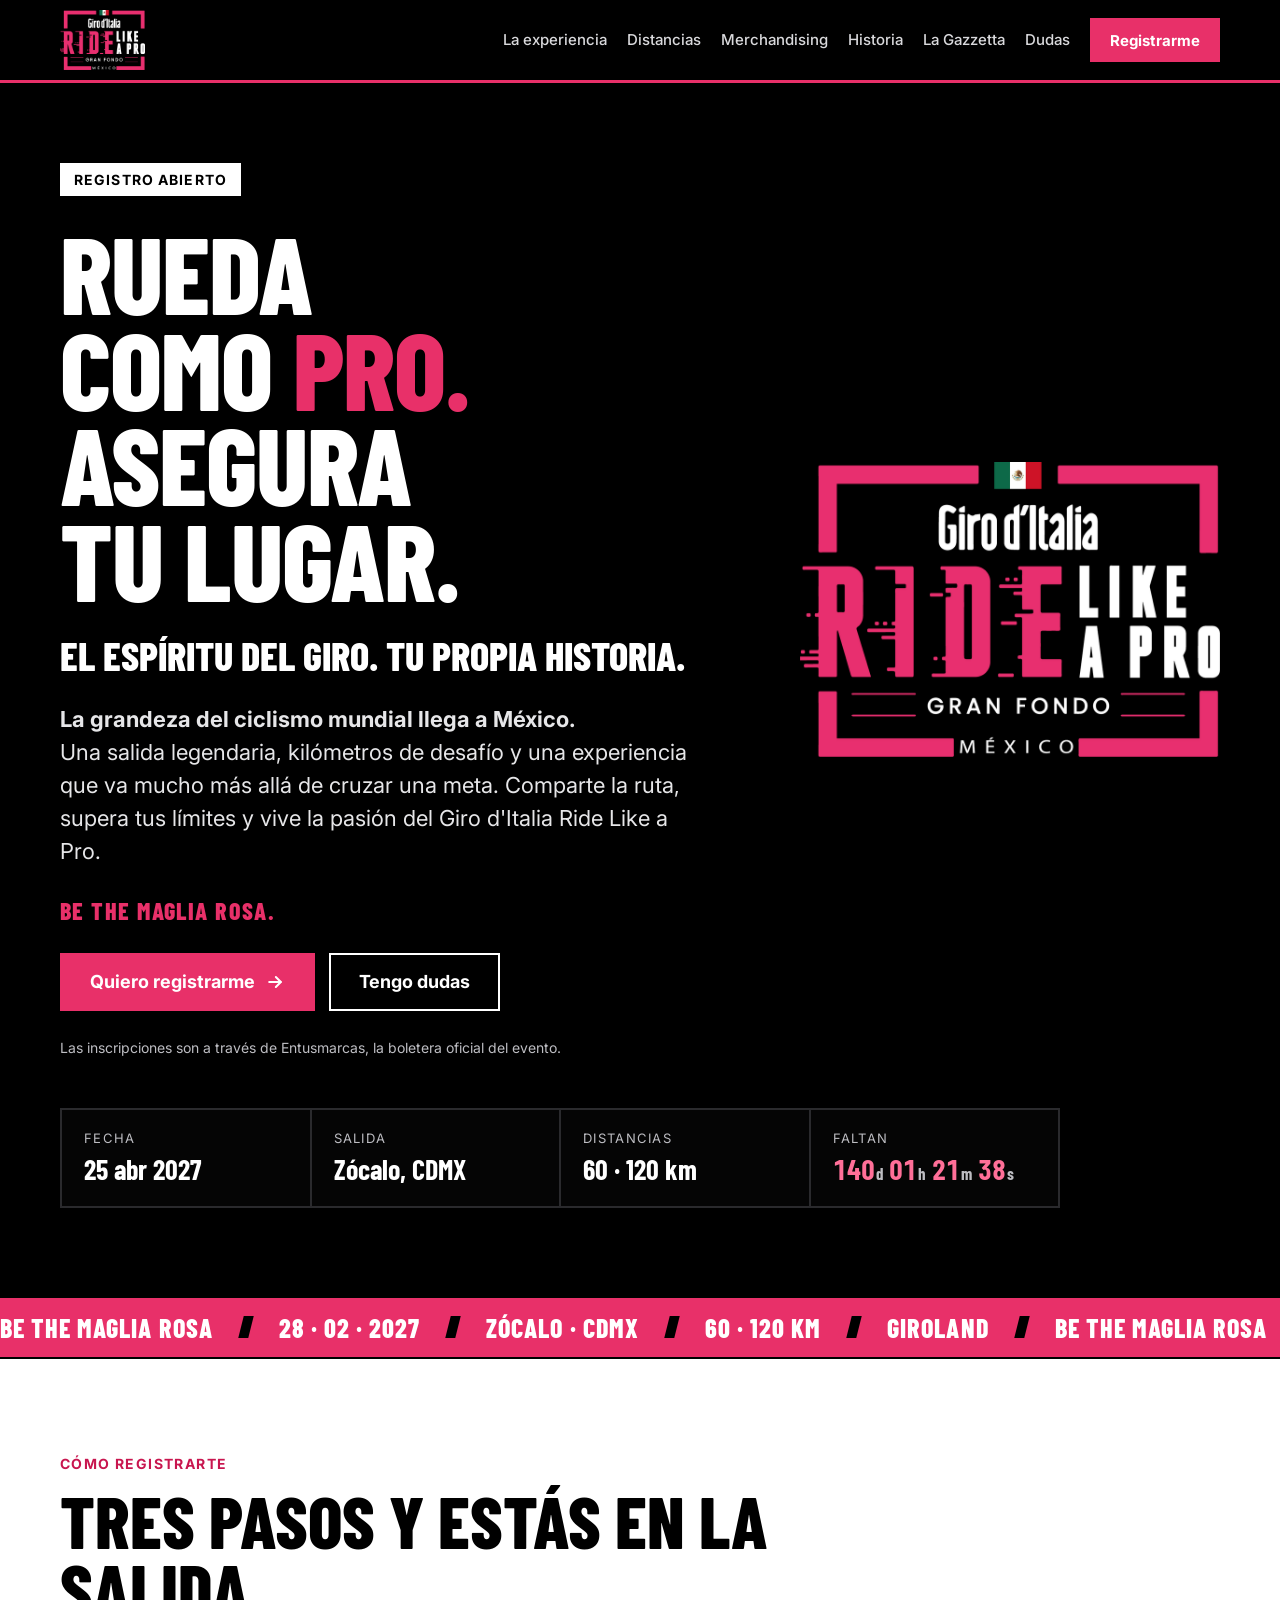
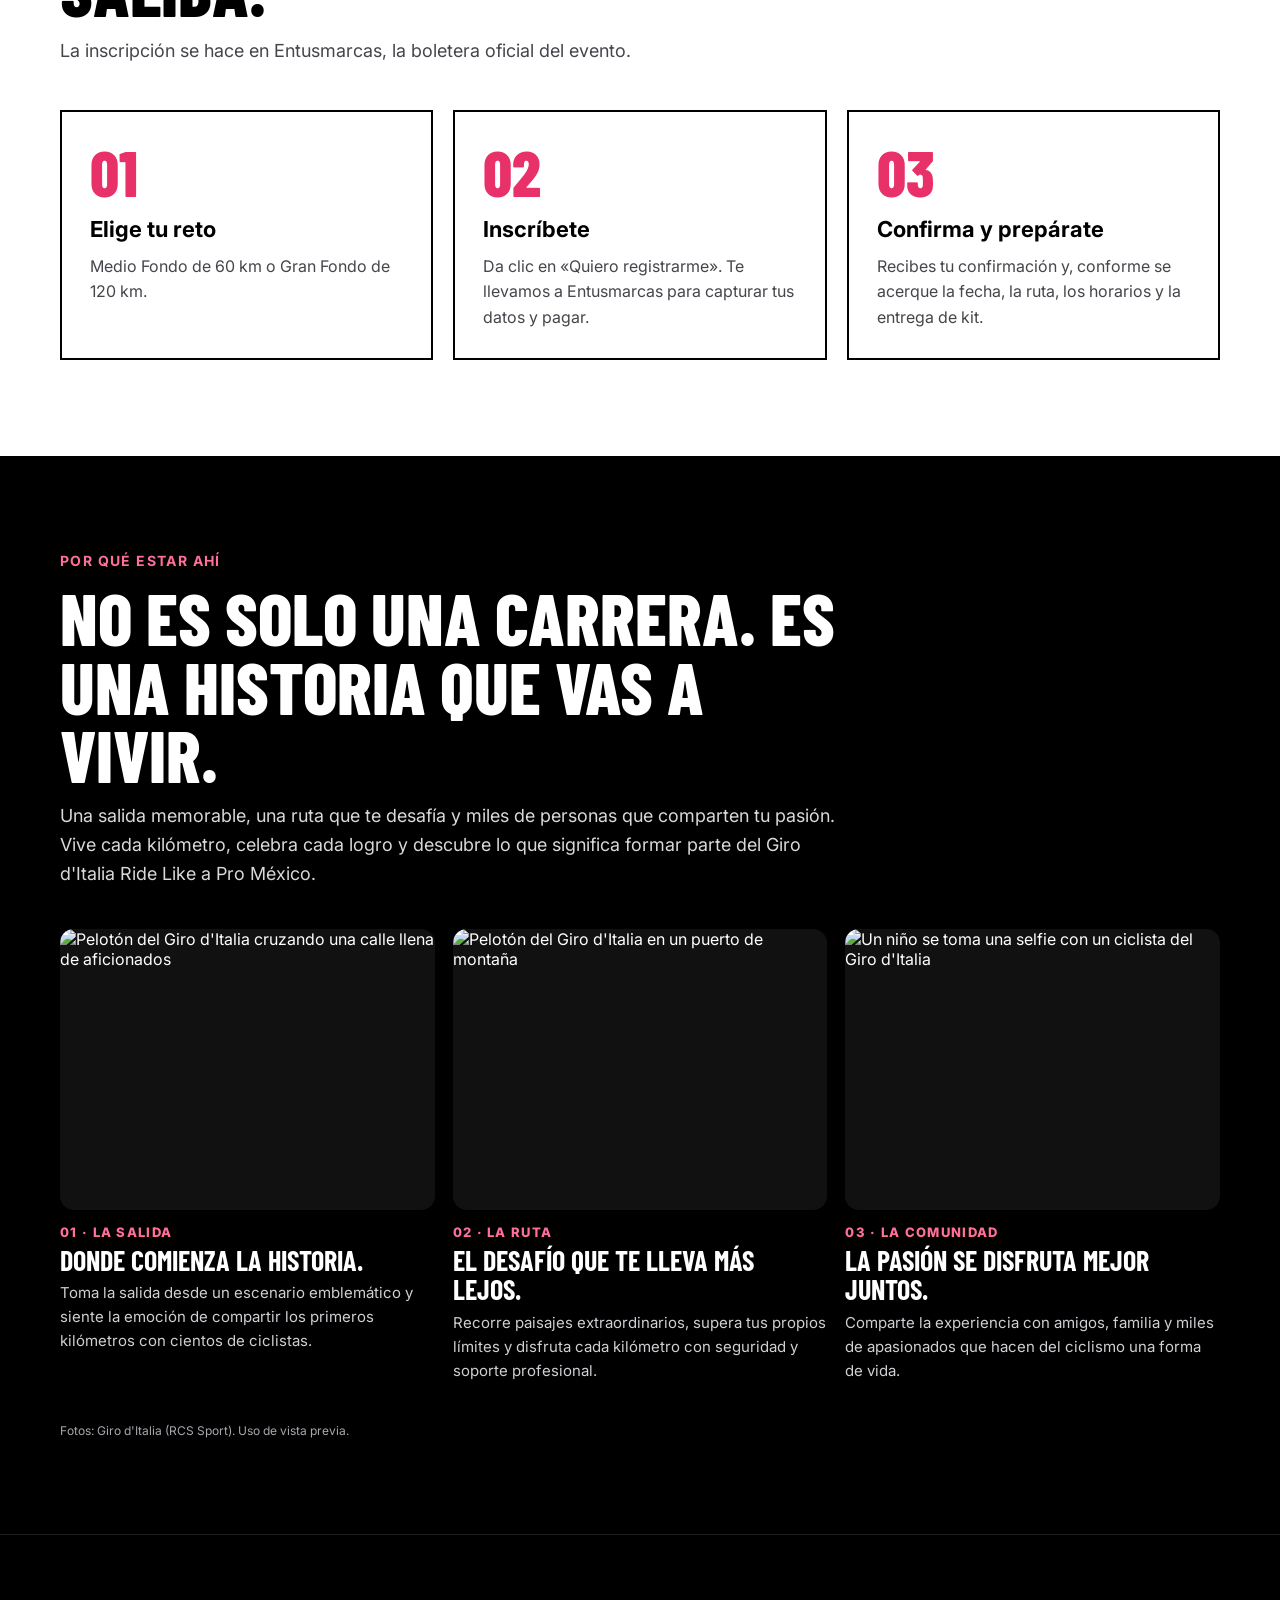
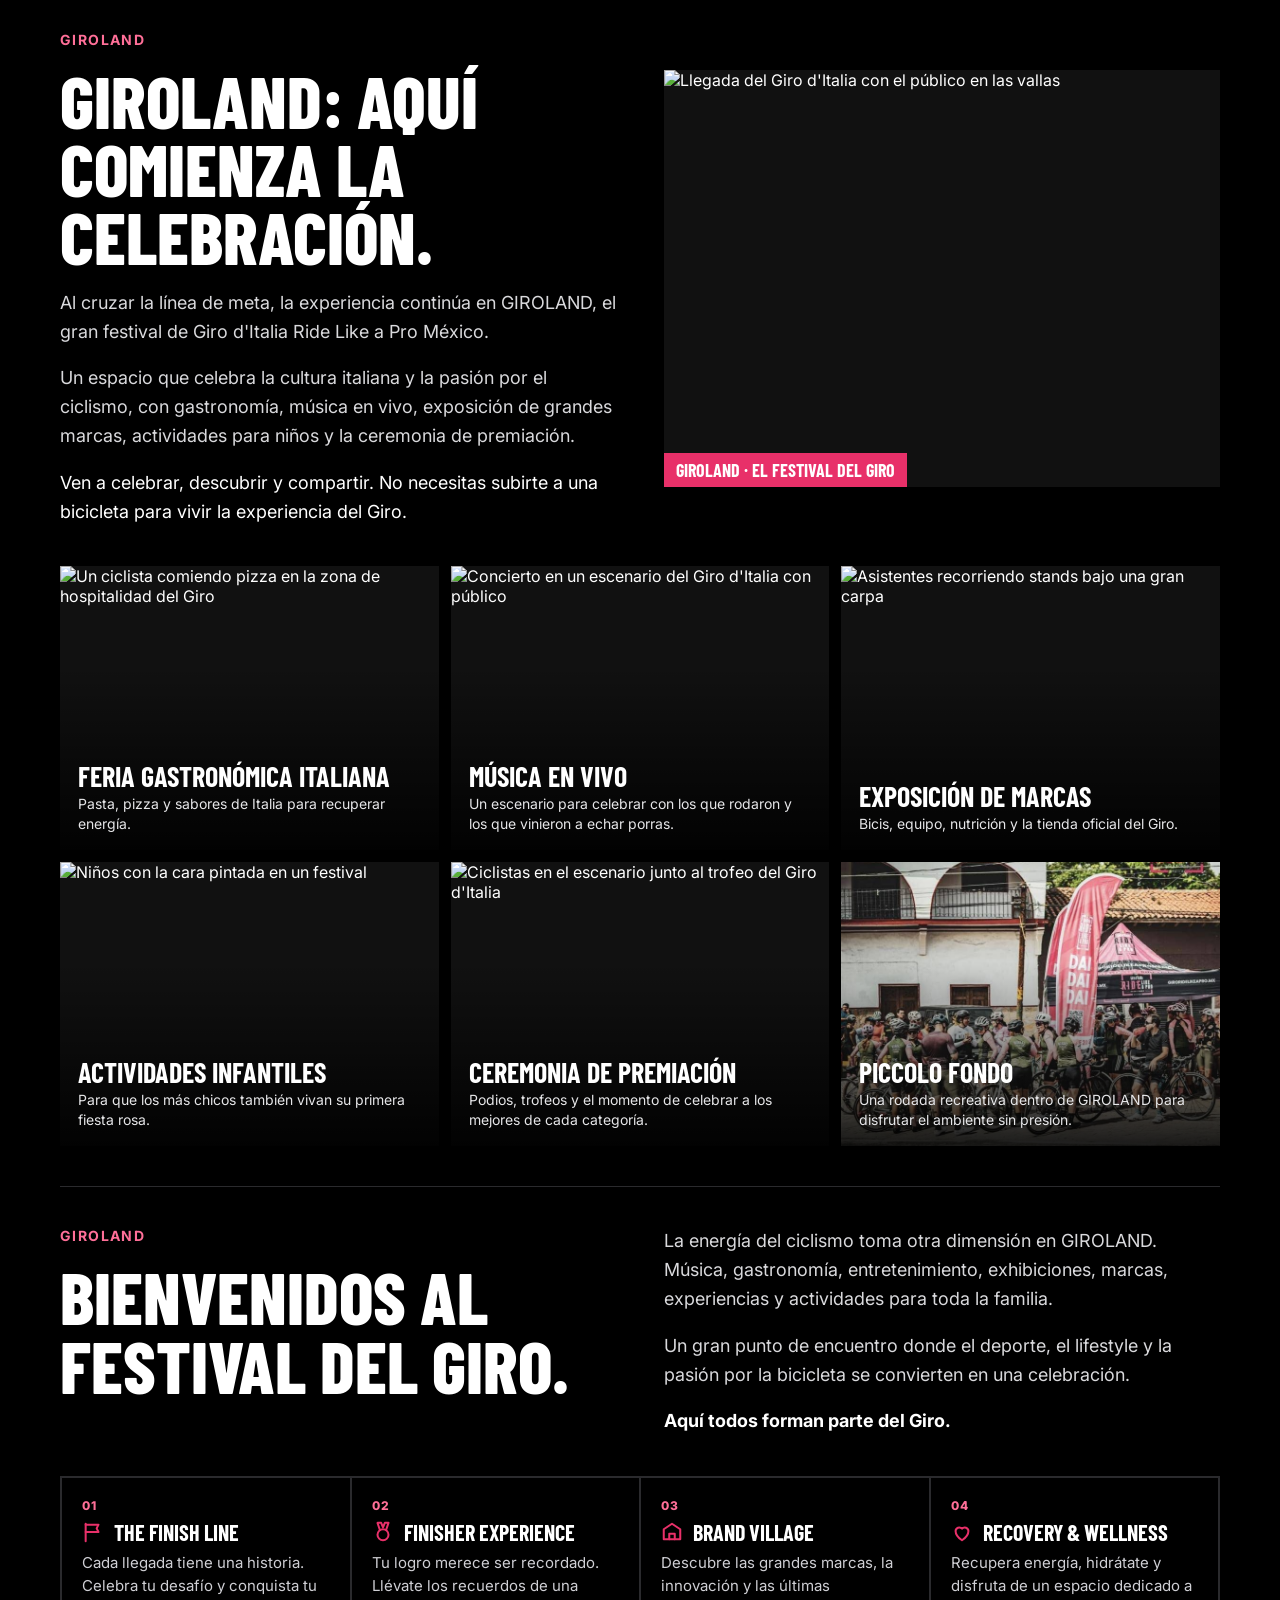
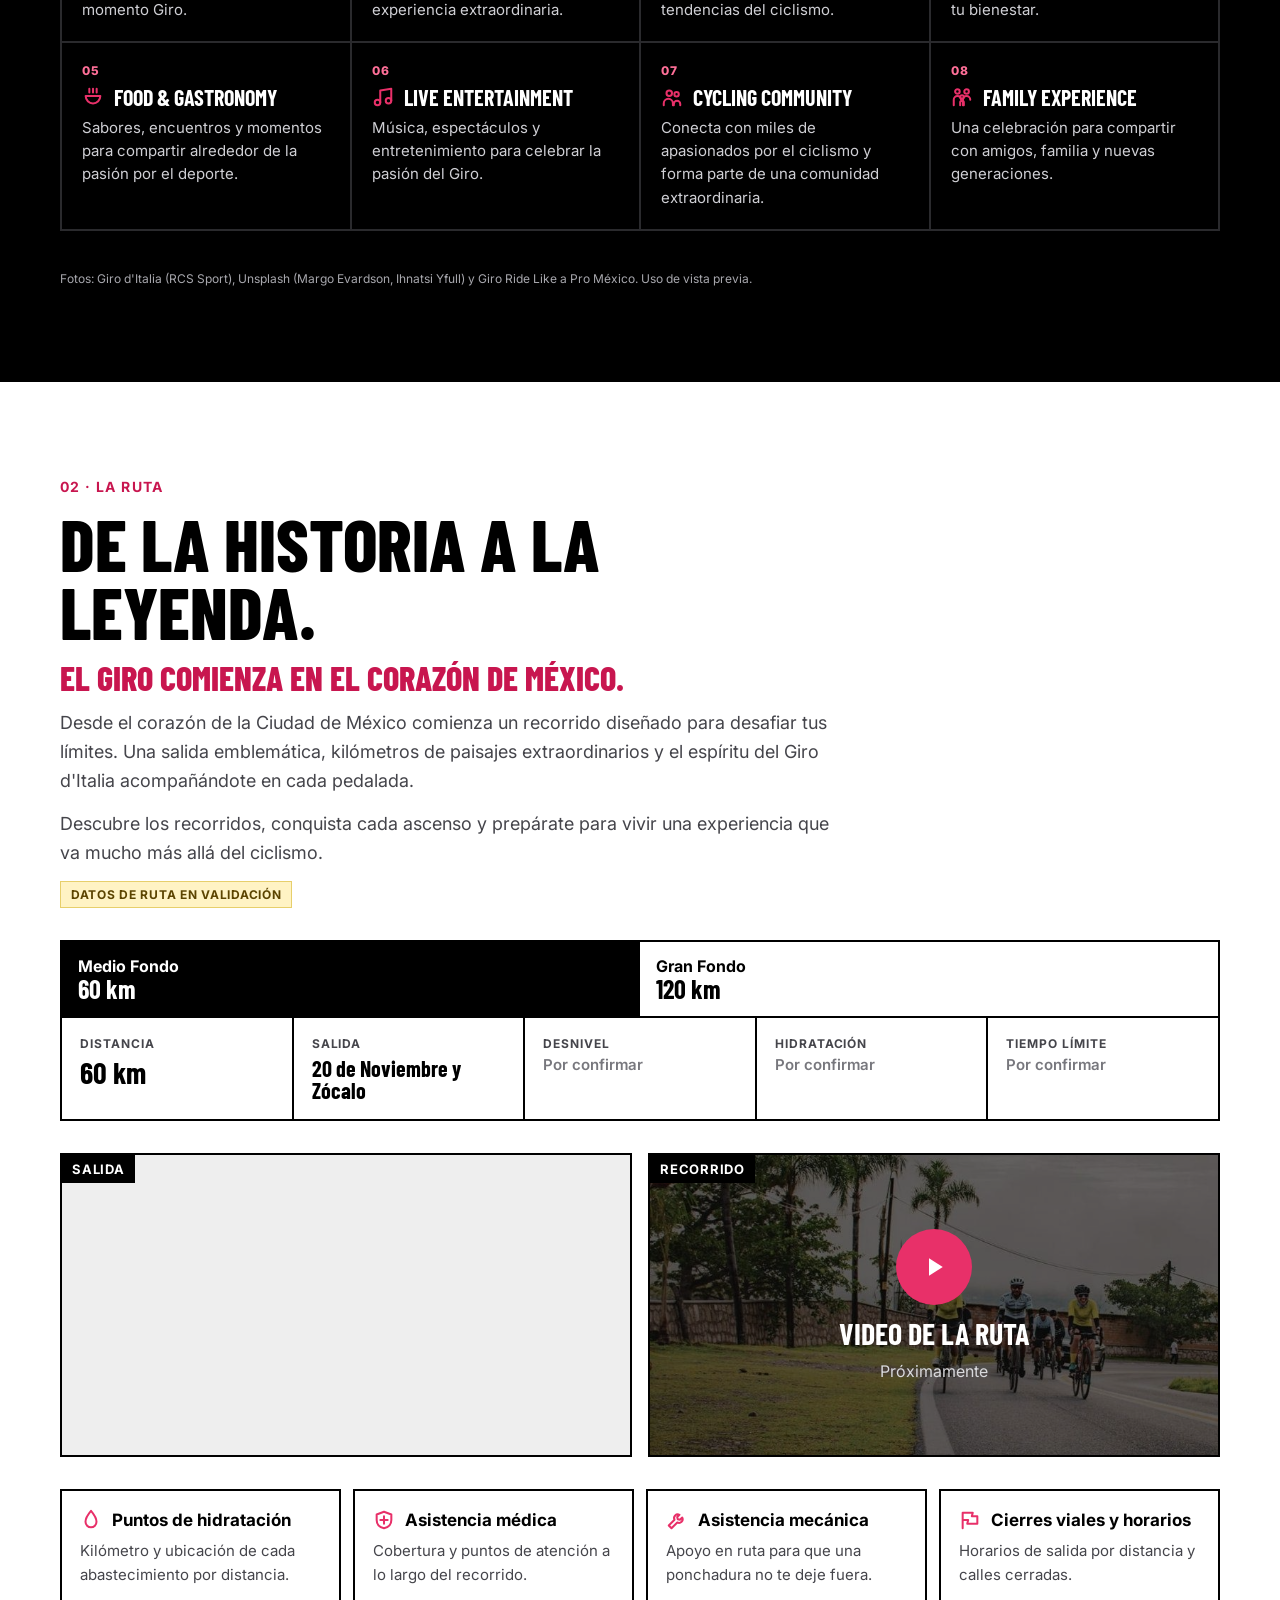
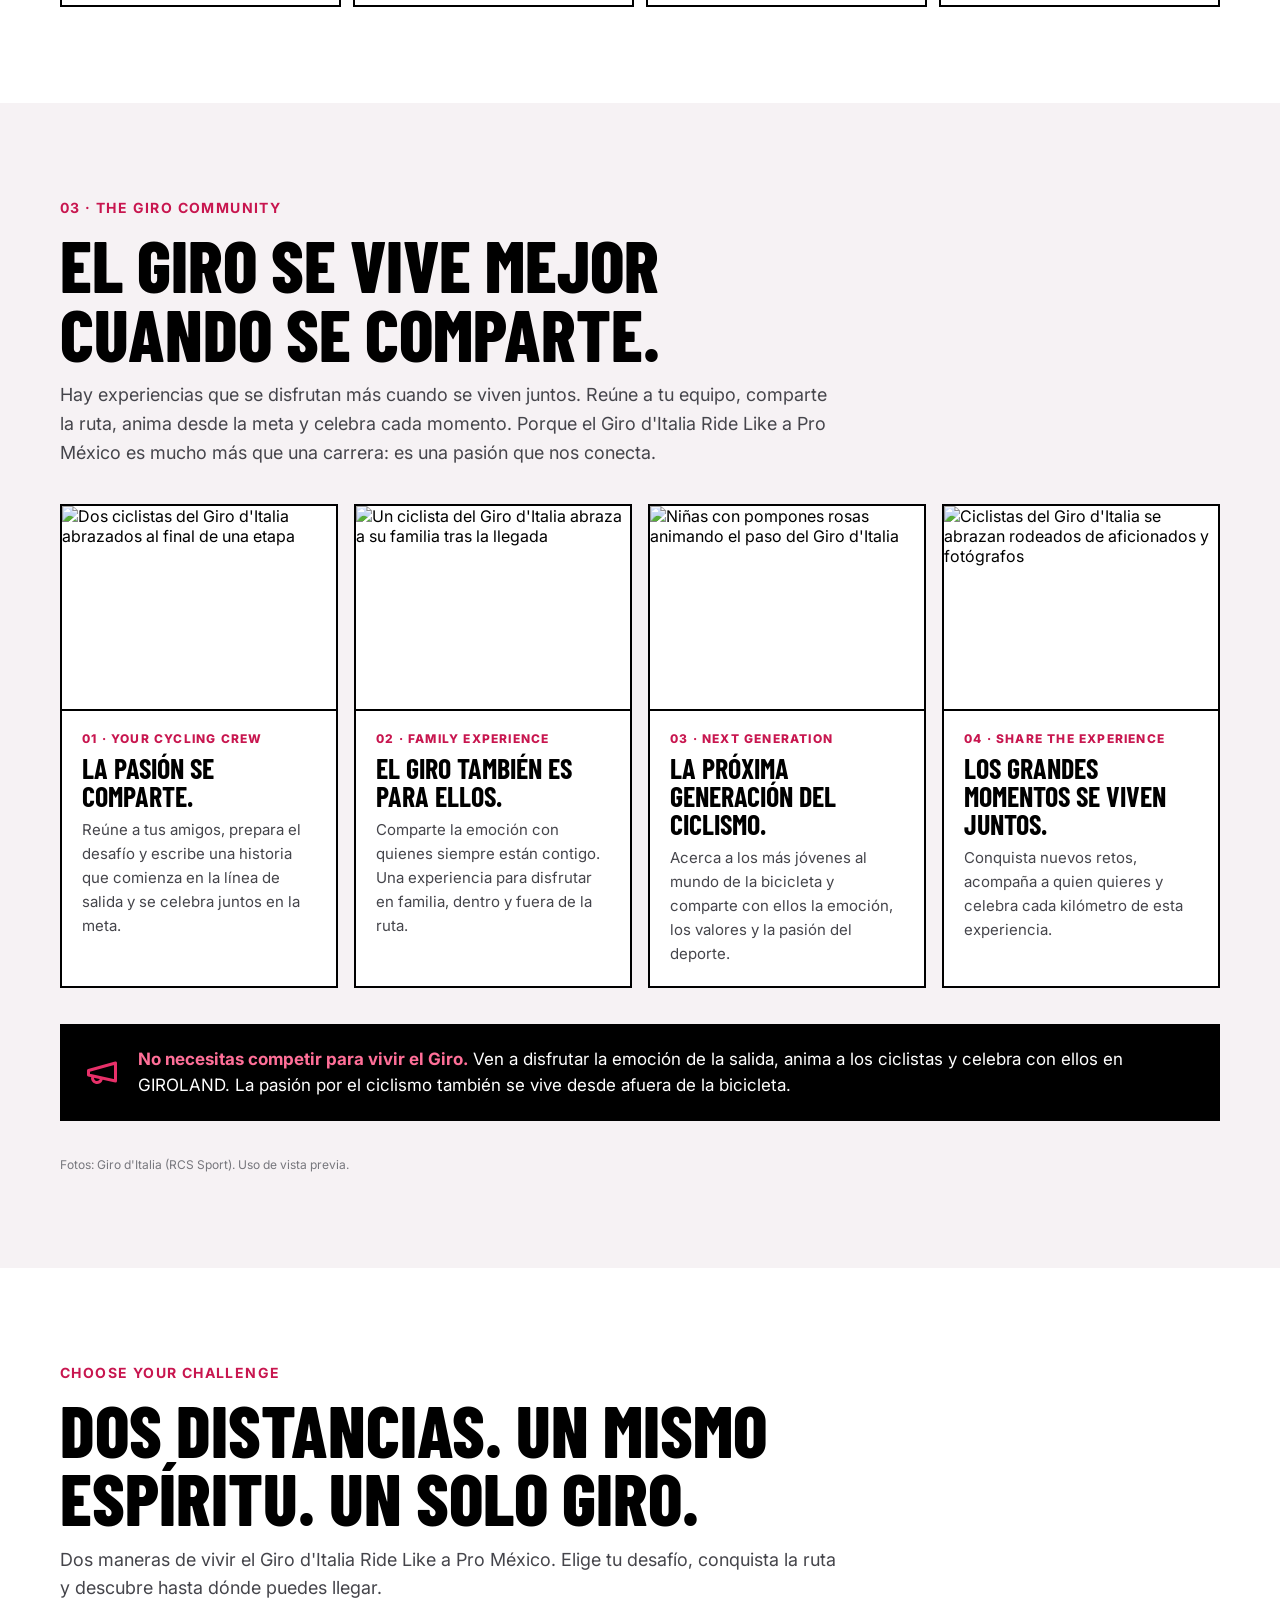
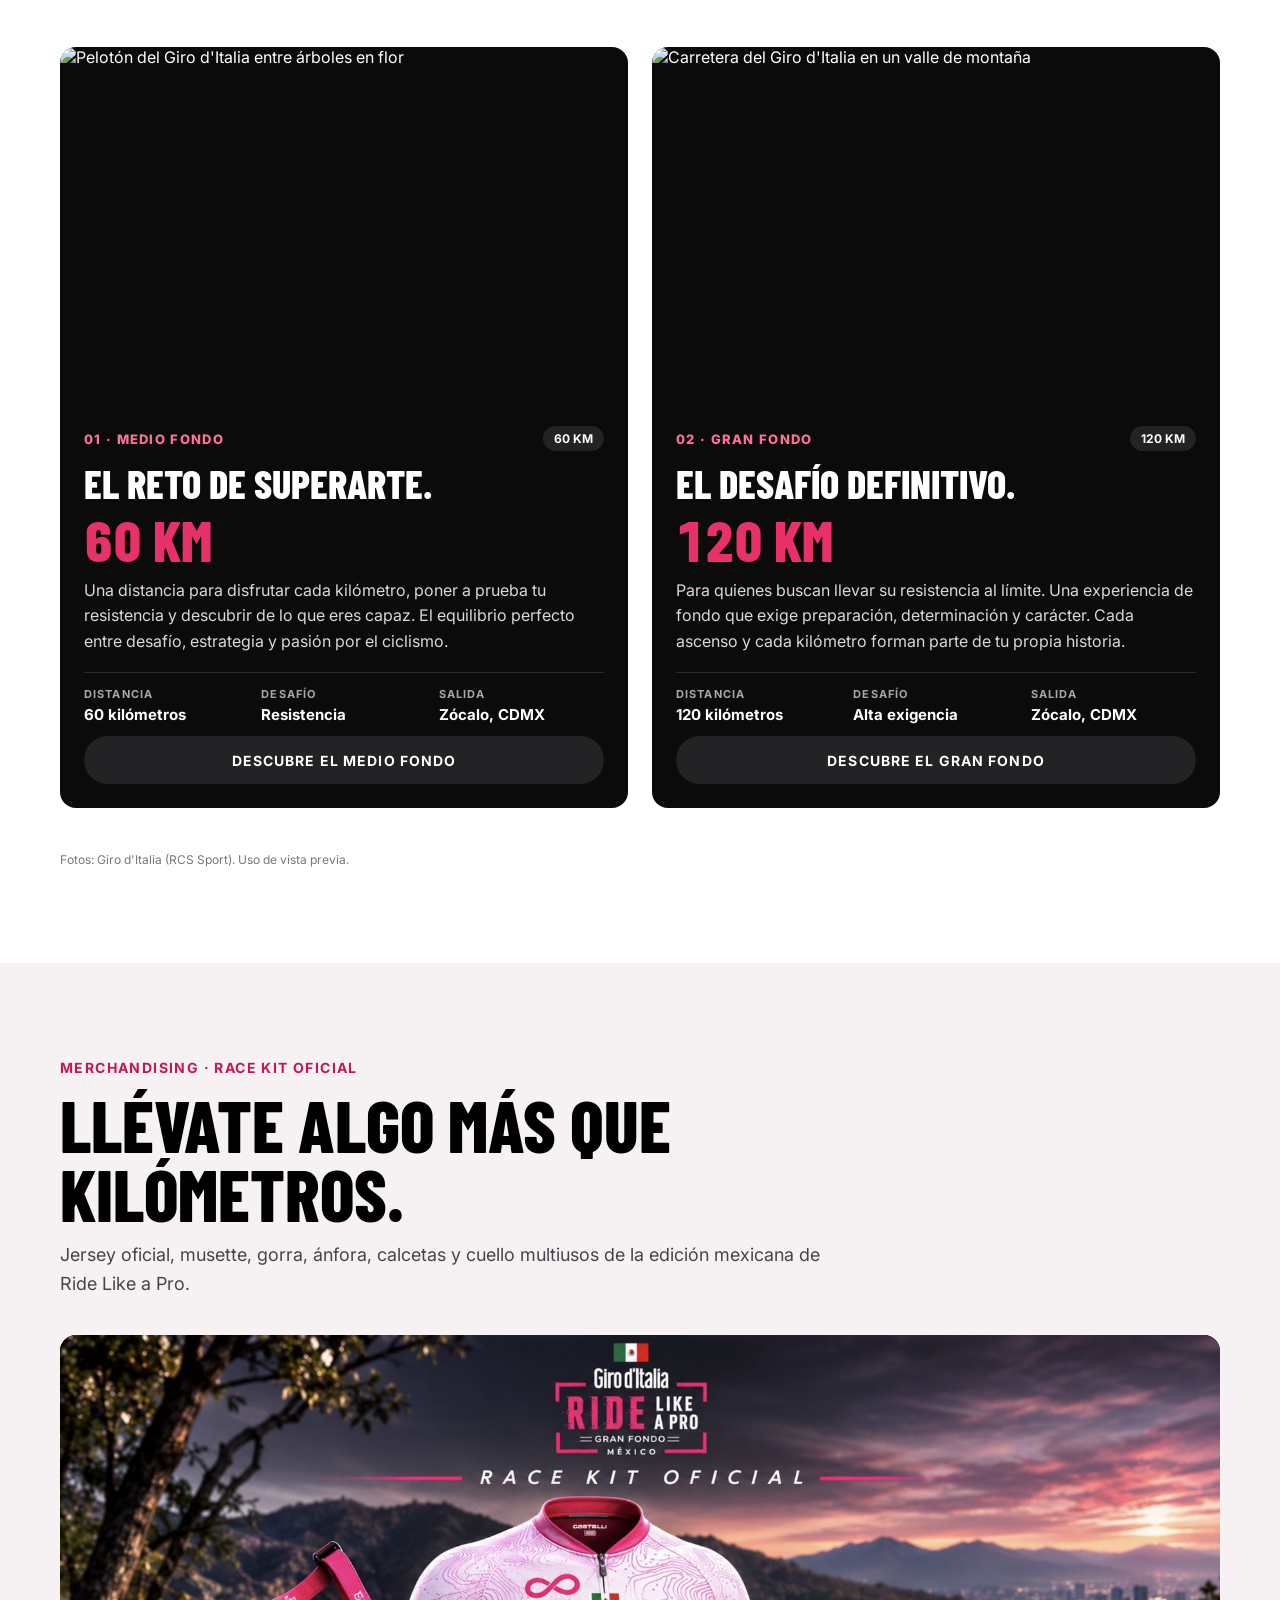
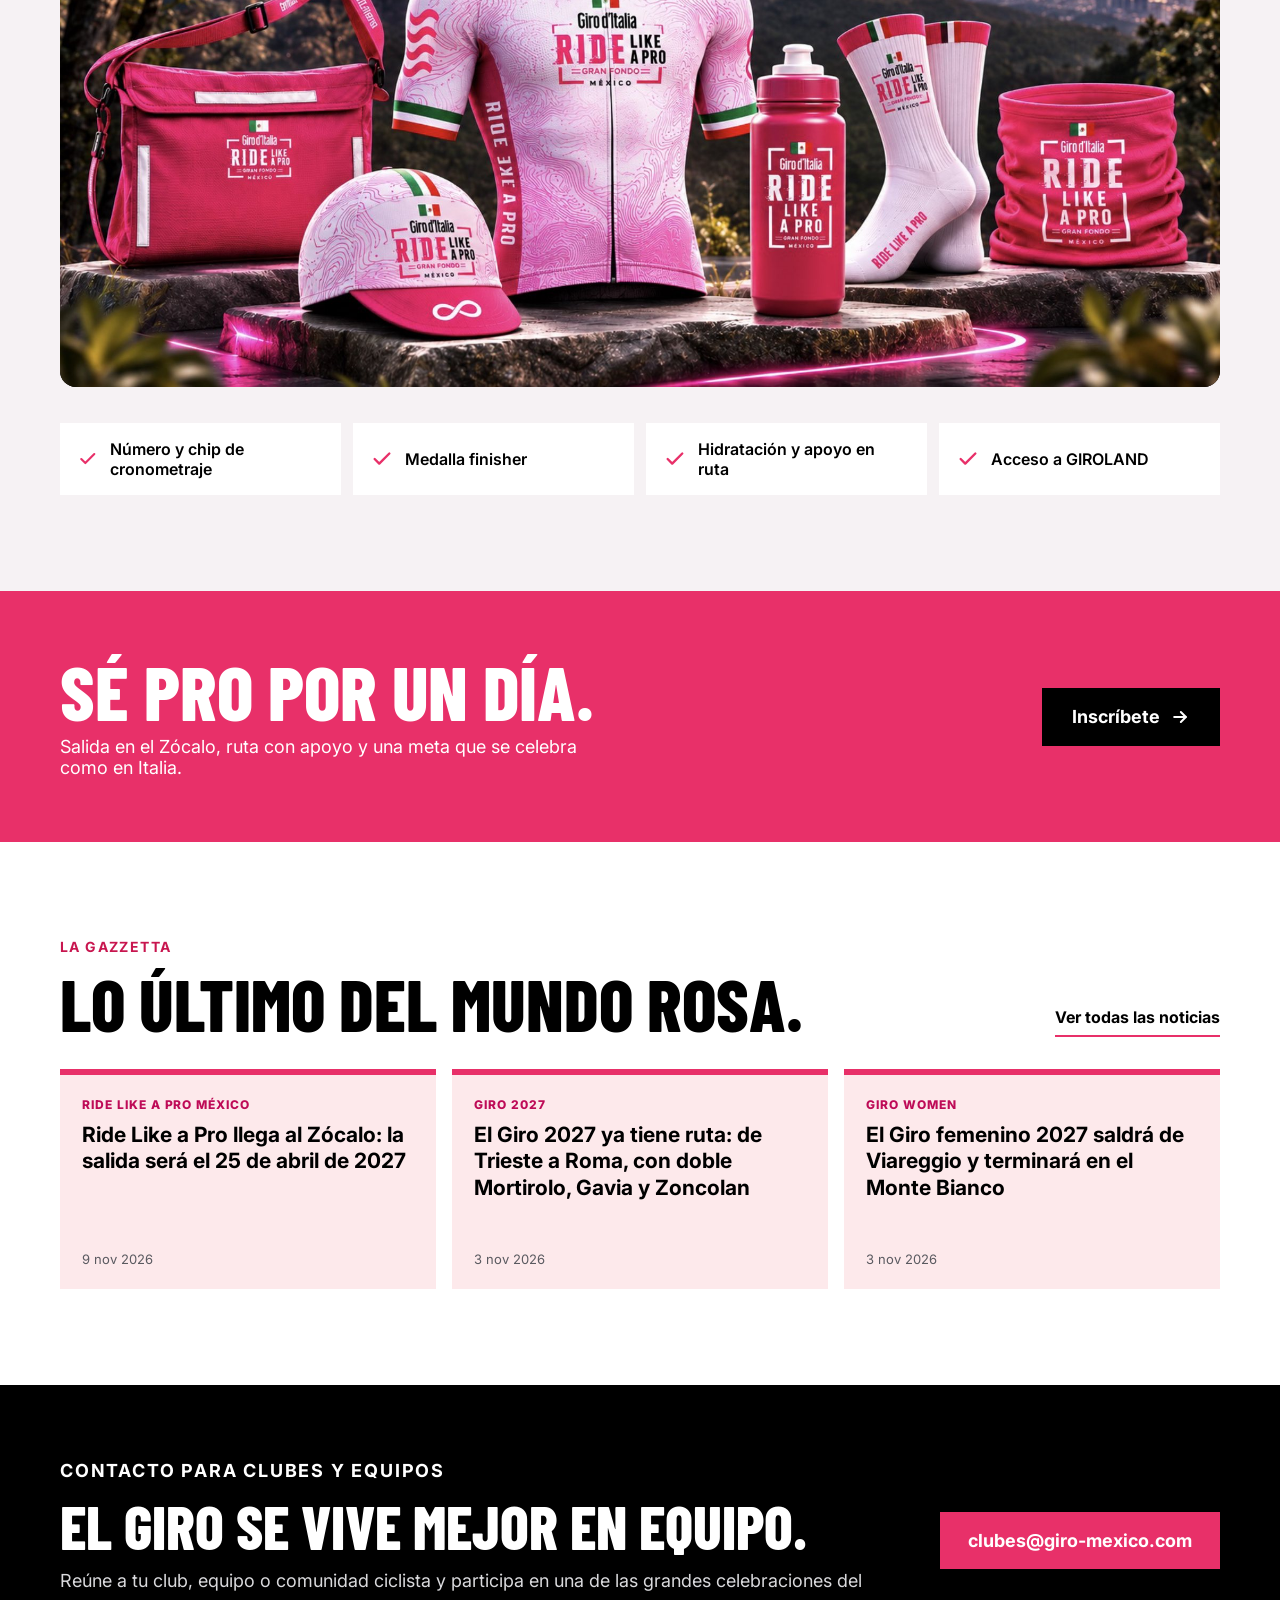
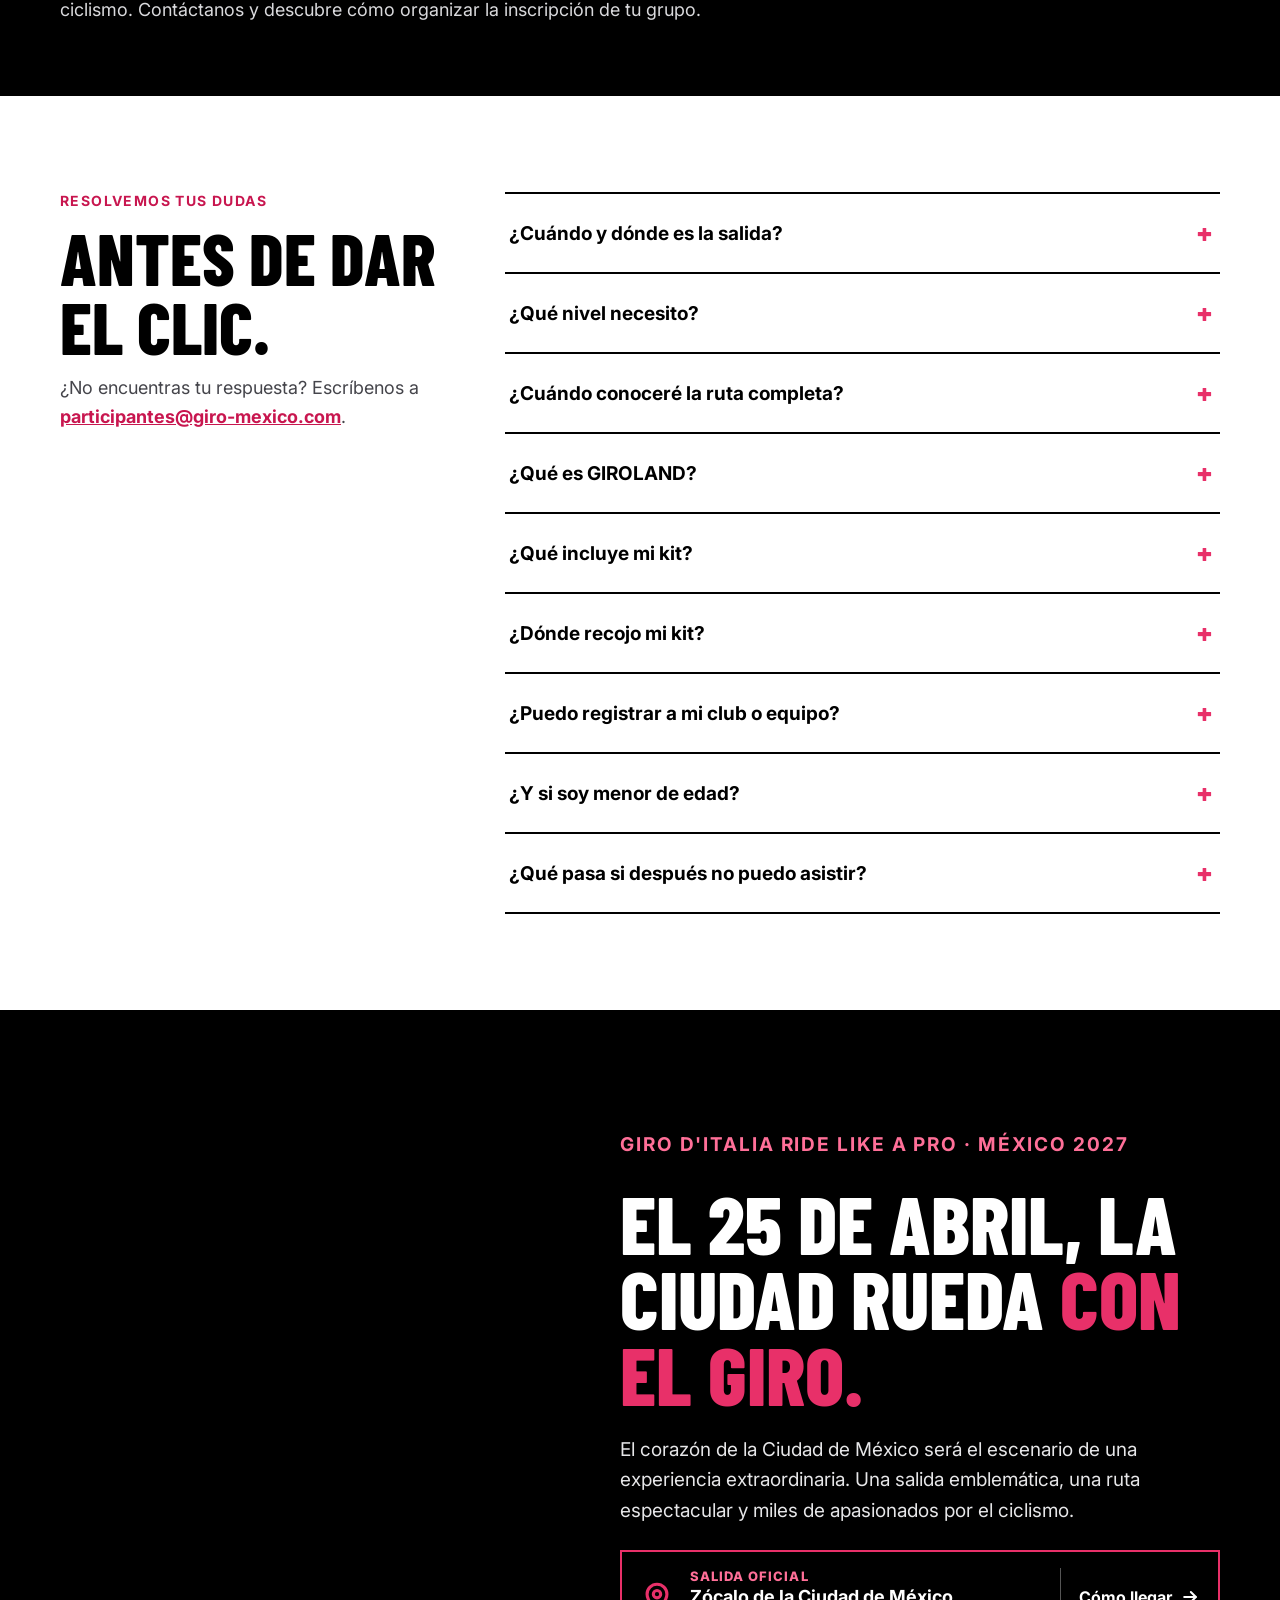
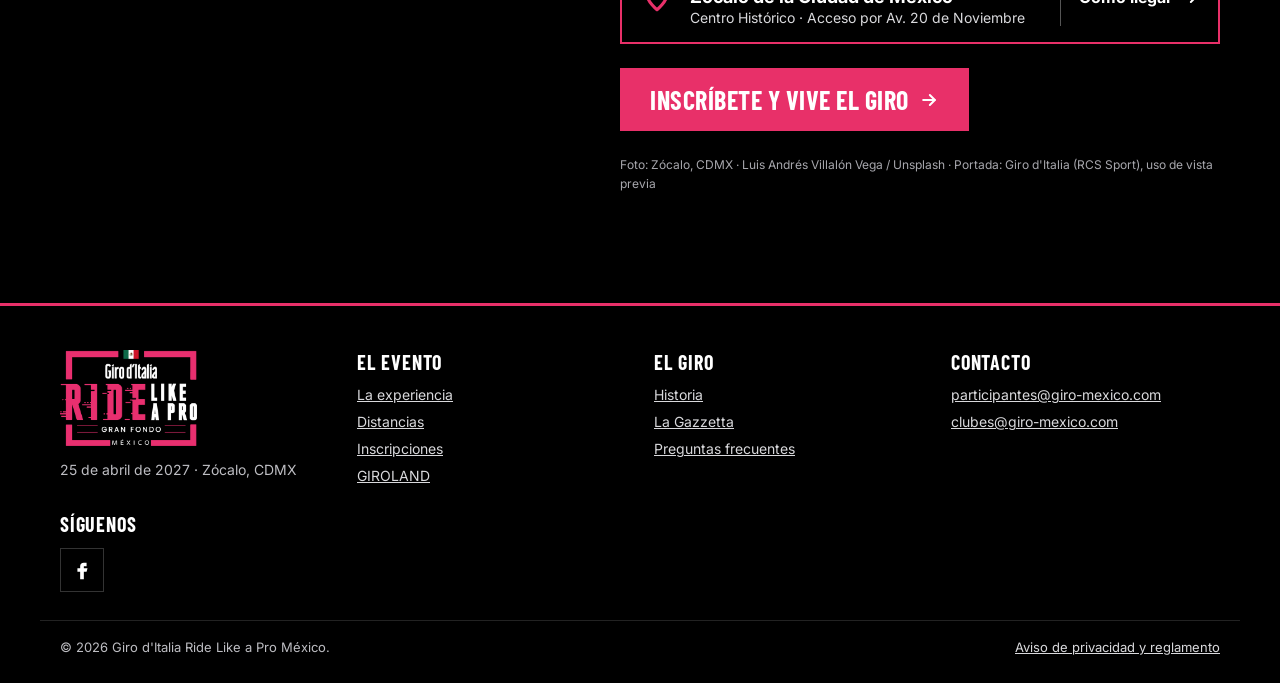
==== commit 19dd4ee0: "Nueva fecha del evento: 25 de abril de 2027 Co-Authored-By: Claude Opus 5.5 <noreply@anthropic.com> " ====
--- a/index.html
+++ b/index.html
@@ -4,12 +4,12 @@
 <meta charset="utf-8">
 <meta name="viewport" content="width=device-width, initial-scale=1">
 <title>Giro d'Italia Ride Like a Pro México 2027 | Gran Fondo en CDMX</title>
-<meta name="description" content="Giro d'Italia Ride Like a Pro México: 28 de febrero de 2027, salida en el Zócalo de la CDMX. Medio Fondo 60 km y Gran Fondo 120 km. Llega a GIROLAND y vive el Giro como pro.">
+<meta name="description" content="Giro d'Italia Ride Like a Pro México: 25 de abril de 2027, salida en el Zócalo de la CDMX. Medio Fondo 60 km y Gran Fondo 120 km. Llega a GIROLAND y vive el Giro como pro.">
 <meta name="theme-color" content="#e83069">
 <meta property="og:type" content="website">
 <meta property="og:locale" content="es_MX">
 <meta property="og:title" content="Giro d'Italia Ride Like a Pro México 2027">
-<meta property="og:description" content="28 de febrero de 2027 · Salida en el Zócalo, CDMX · 60 y 120 km.">
+<meta property="og:description" content="25 de abril de 2027 · Salida en el Zócalo, CDMX · 60 y 120 km.">
 <meta name="twitter:card" content="summary_large_image">
 <link rel="preconnect" href="https://fonts.googleapis.com">
 <link rel="preconnect" href="https://fonts.gstatic.com" crossorigin>
@@ -306,7 +306,7 @@
         </div>
       </div>
       <div class="facts">
-        <div><small>Fecha</small><strong>28 feb 2027</strong></div>
+        <div><small>Fecha</small><strong>25 abr 2027</strong></div>
         <div><small>Salida</small><strong>Zócalo, CDMX</strong></div>
         <div><small>Distancias</small><strong>60 · 120 km</strong></div>
         <div><small>Faltan</small><strong class="clock" id="cuenta">—</strong></div>
@@ -563,7 +563,7 @@
         <p class="lead">¿No encuentras tu respuesta? Escríbenos a <a href="mailto:participantes@giro-mexico.com" style="font-weight:700">participantes@giro-mexico.com</a>.</p>
       </div>
       <div class="list">
-        <details data-rv><summary>¿Cuándo y dónde es la salida?<span class="sign" aria-hidden="true"></span></summary><p>El domingo 28 de febrero de 2027, en la esquina de la avenida 20 de Noviembre y el Zócalo, Centro Histórico de la Ciudad de México. La estación de Metro más cercana es Zócalo/Tenochtitlan (Línea 2). Los horarios de salida por distancia se publicarán con la ruta.</p></details>
+        <details data-rv><summary>¿Cuándo y dónde es la salida?<span class="sign" aria-hidden="true"></span></summary><p>El domingo 25 de abril de 2027, en la esquina de la avenida 20 de Noviembre y el Zócalo, Centro Histórico de la Ciudad de México. La estación de Metro más cercana es Zócalo/Tenochtitlan (Línea 2). Los horarios de salida por distancia se publicarán con la ruta.</p></details>
         <details data-rv><summary>¿Qué nivel necesito?<span class="sign" aria-hidden="true"></span></summary><p>Hay dos distancias: Medio Fondo de 60 km para ir por más y Gran Fondo de 120 km para la experiencia completa. Si buscas algo recreativo, el Piccolo Fondo se vive dentro de GIROLAND.</p></details>
         <details data-rv><summary>¿Cuándo conoceré la ruta completa?<span class="sign" aria-hidden="true"></span></summary><p>La ruta, la altimetría y los puntos de hidratación se publicarán en la sección La ruta y se compartirán directamente con las personas registradas.</p></details>
         <details data-rv><summary>¿Qué es GIROLAND?<span class="sign" aria-hidden="true"></span></summary><p>Es la zona de hospitalidad. Al cruzar la meta, los ciclistas y acompañantes acceden al área recreativa oficial del Giro d'Italia, con feria gastronómica italiana, música en vivo, zona de exposición de marcas, actividades infantiles y la ceremonia de premiación.</p></details>
@@ -581,7 +581,7 @@
     <div class="wrap">
       <div class="final-copy">
         <p class="eyebrow" data-rv>Giro d'Italia Ride Like a Pro · México 2027</p>
-        <h2 class="display" data-rv>El 28 de febrero, la ciudad rueda <span class="pk">con el Giro.</span></h2>
+        <h2 class="display" data-rv>El 25 de abril, la ciudad rueda <span class="pk">con el Giro.</span></h2>
         <p data-rv>El corazón de la Ciudad de México será el escenario de una experiencia extraordinaria. Una salida emblemática, una ruta espectacular y miles de apasionados por el ciclismo.</p>
         <div class="place" data-rv>
           <svg aria-hidden="true" width="34" height="34" viewBox="0 0 24 24" fill="none" stroke="#e83069" stroke-width="2.2" stroke-linecap="round" stroke-linejoin="round"><path d="M12 21s-7-5.6-7-11a7 7 0 0 1 14 0c0 5.4-7 11-7 11z"/><circle cx="12" cy="10" r="2.6"/></svg>
@@ -597,7 +597,7 @@
 
 <footer class="site">
   <div class="wrap">
-    <div class="flogo"><img src="brand/logo-oficial-blanco-sm.png" width="440" height="309" alt="Giro d'Italia Ride Like a Pro Gran Fondo México"><p style="margin:12px 0 0">28 de febrero de 2027 · Zócalo, CDMX</p></div>
+    <div class="flogo"><img src="brand/logo-oficial-blanco-sm.png" width="440" height="309" alt="Giro d'Italia Ride Like a Pro Gran Fondo México"><p style="margin:12px 0 0">25 de abril de 2027 · Zócalo, CDMX</p></div>
     <div><h3>El evento</h3><ul><li><a href="index.html#experiencia">La experiencia</a></li><li><a href="index.html#distancias">Distancias</a></li><li><a href="https://www.entusmarcas.com/" target="_blank" rel="noopener">Inscripciones</a></li><li><a href="index.html#giroland">GIROLAND</a></li></ul></div>
     <div><h3>El Giro</h3><ul><li><a href="historia.html">Historia</a></li><li><a href="gaceta.html">La Gazzetta</a></li><li><a href="index.html#dudas">Preguntas frecuentes</a></li></ul></div>
     <div><h3>Contacto</h3><ul><li><a href="mailto:participantes@giro-mexico.com">participantes@giro-mexico.com</a></li><li><a href="mailto:clubes@giro-mexico.com">clubes@giro-mexico.com</a></li></ul></div>
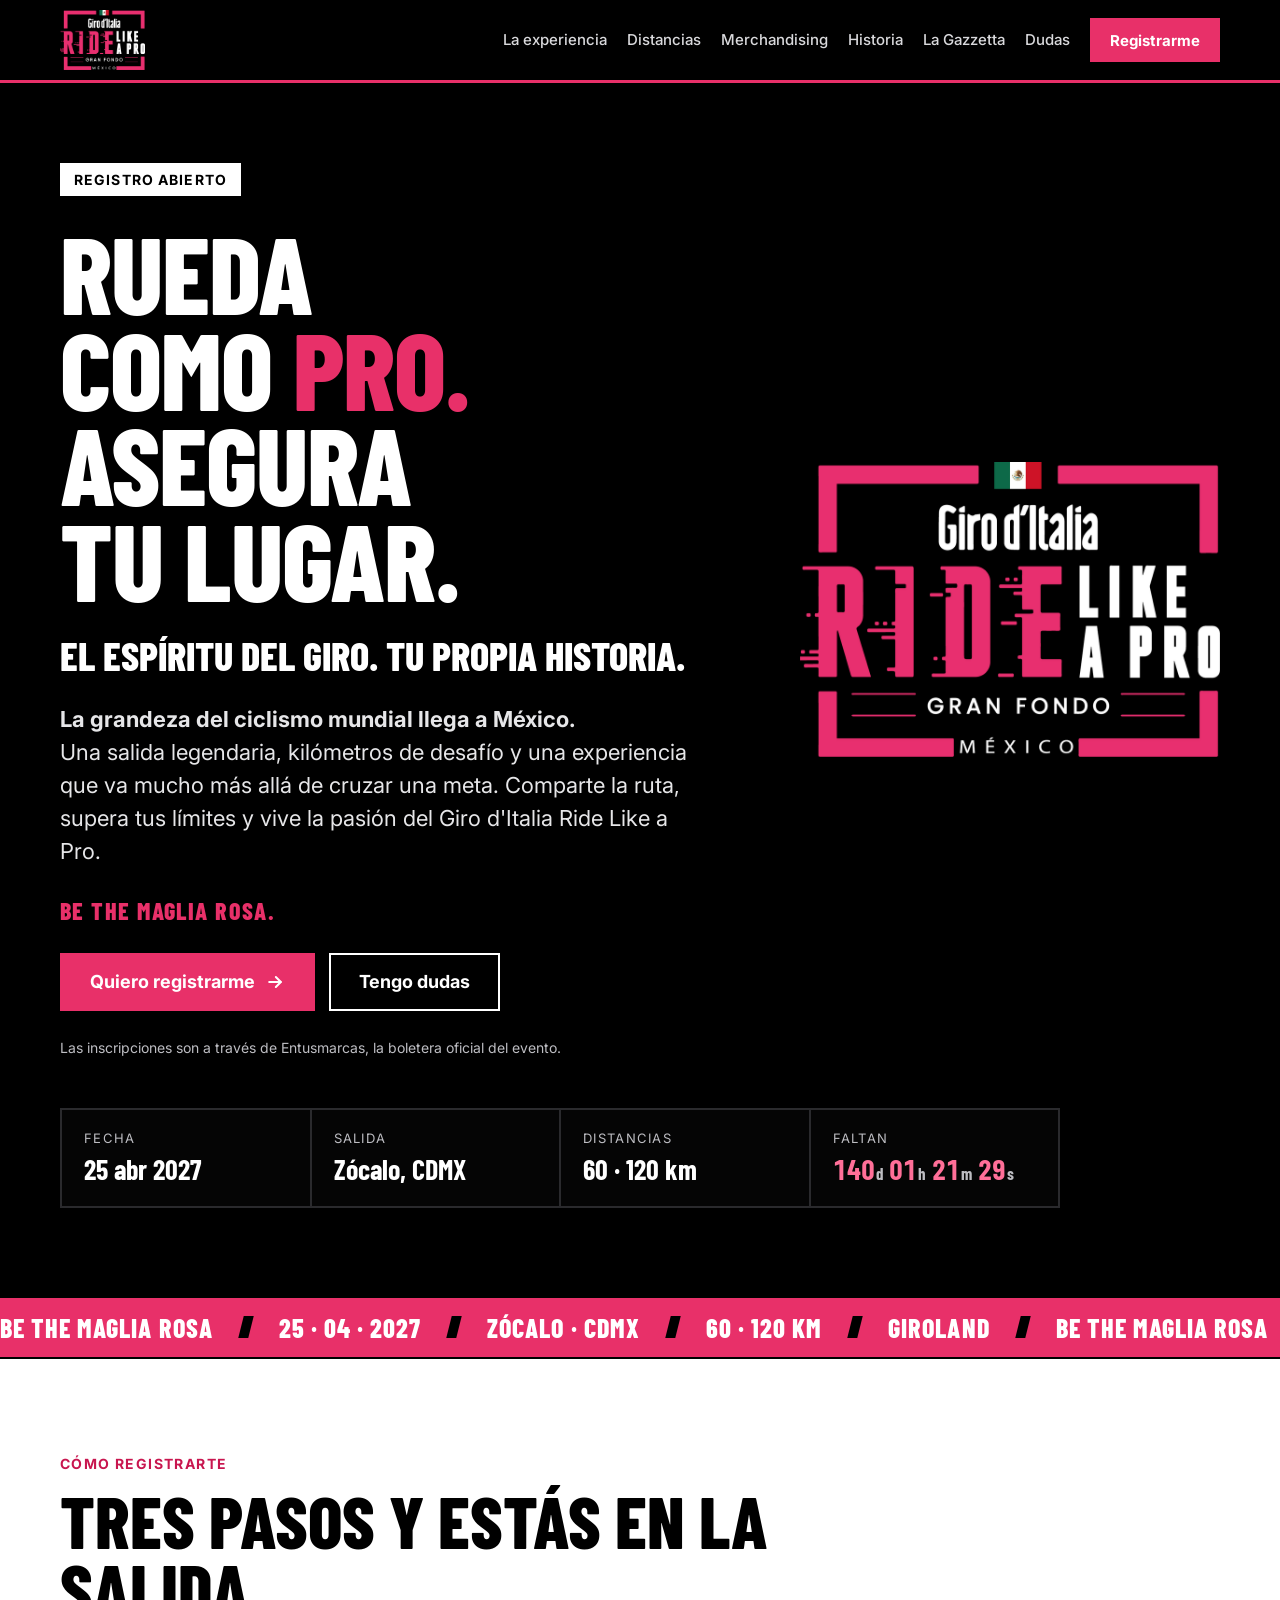
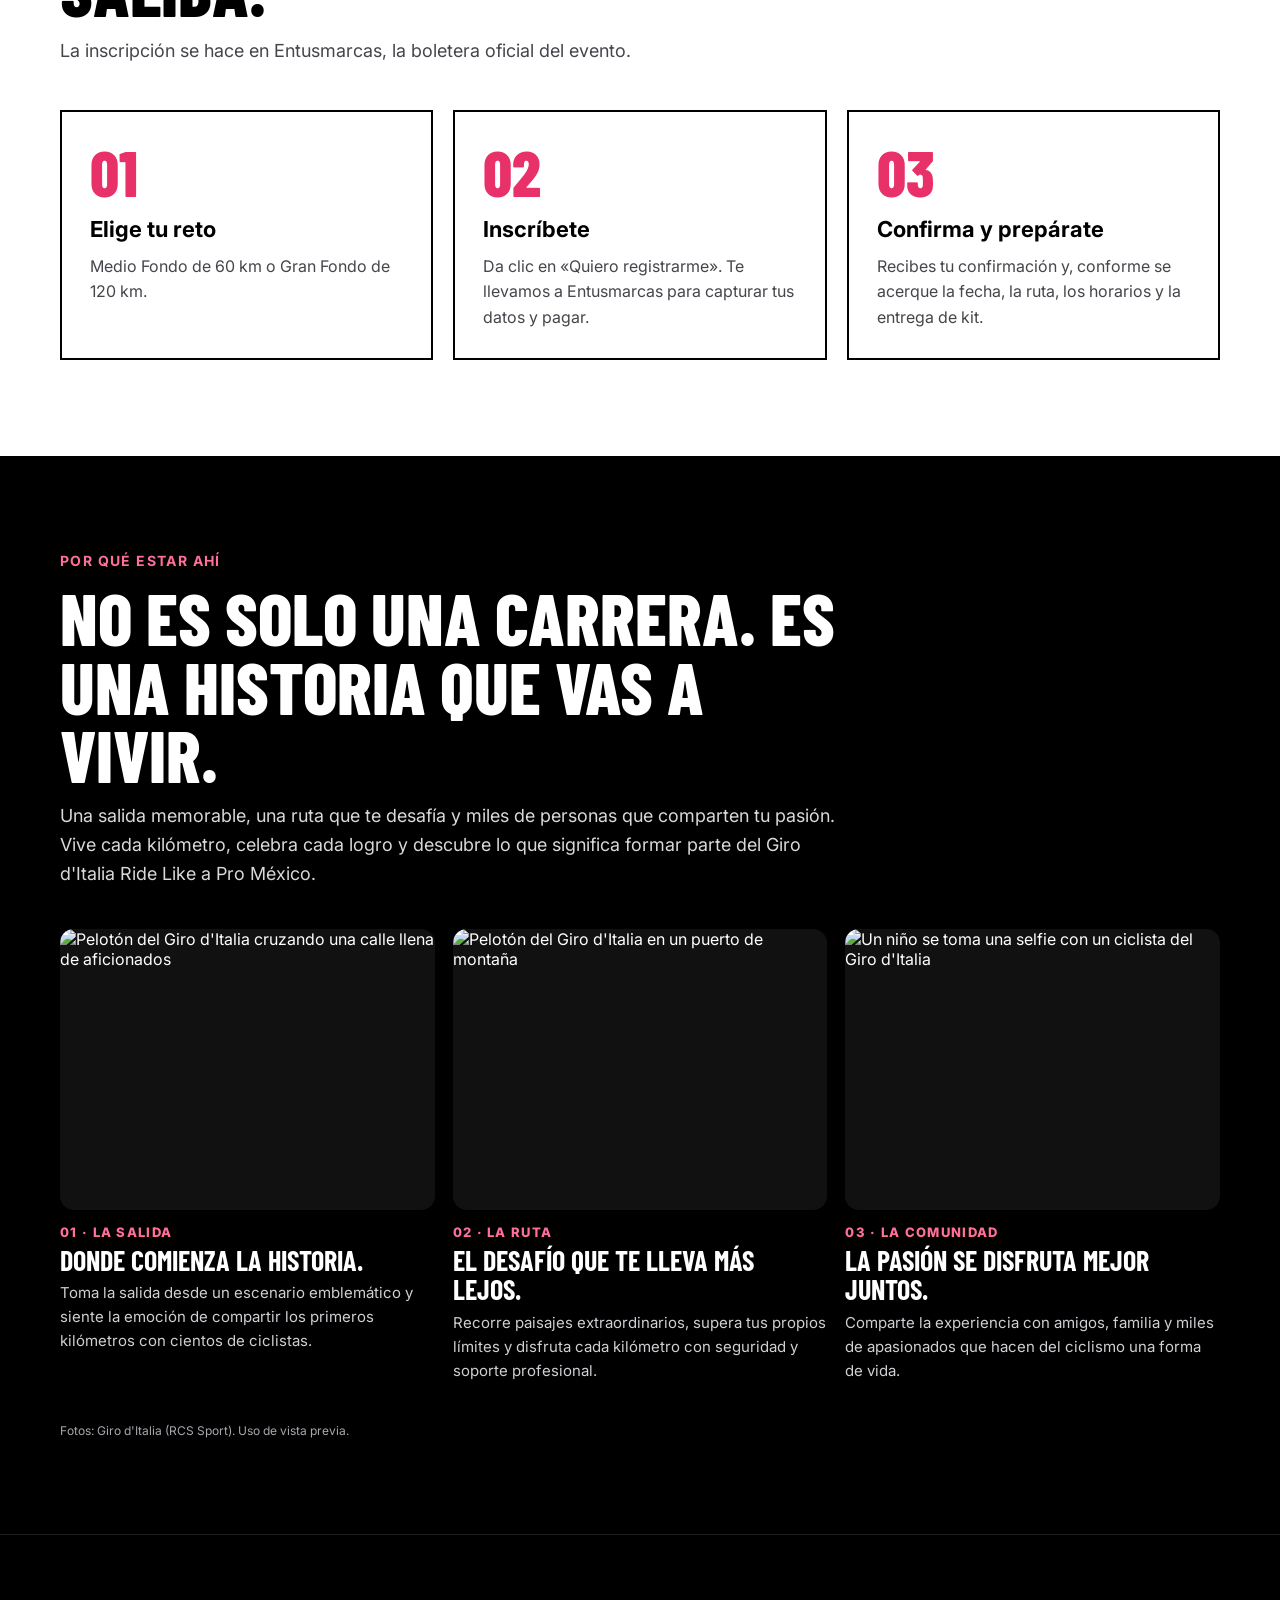
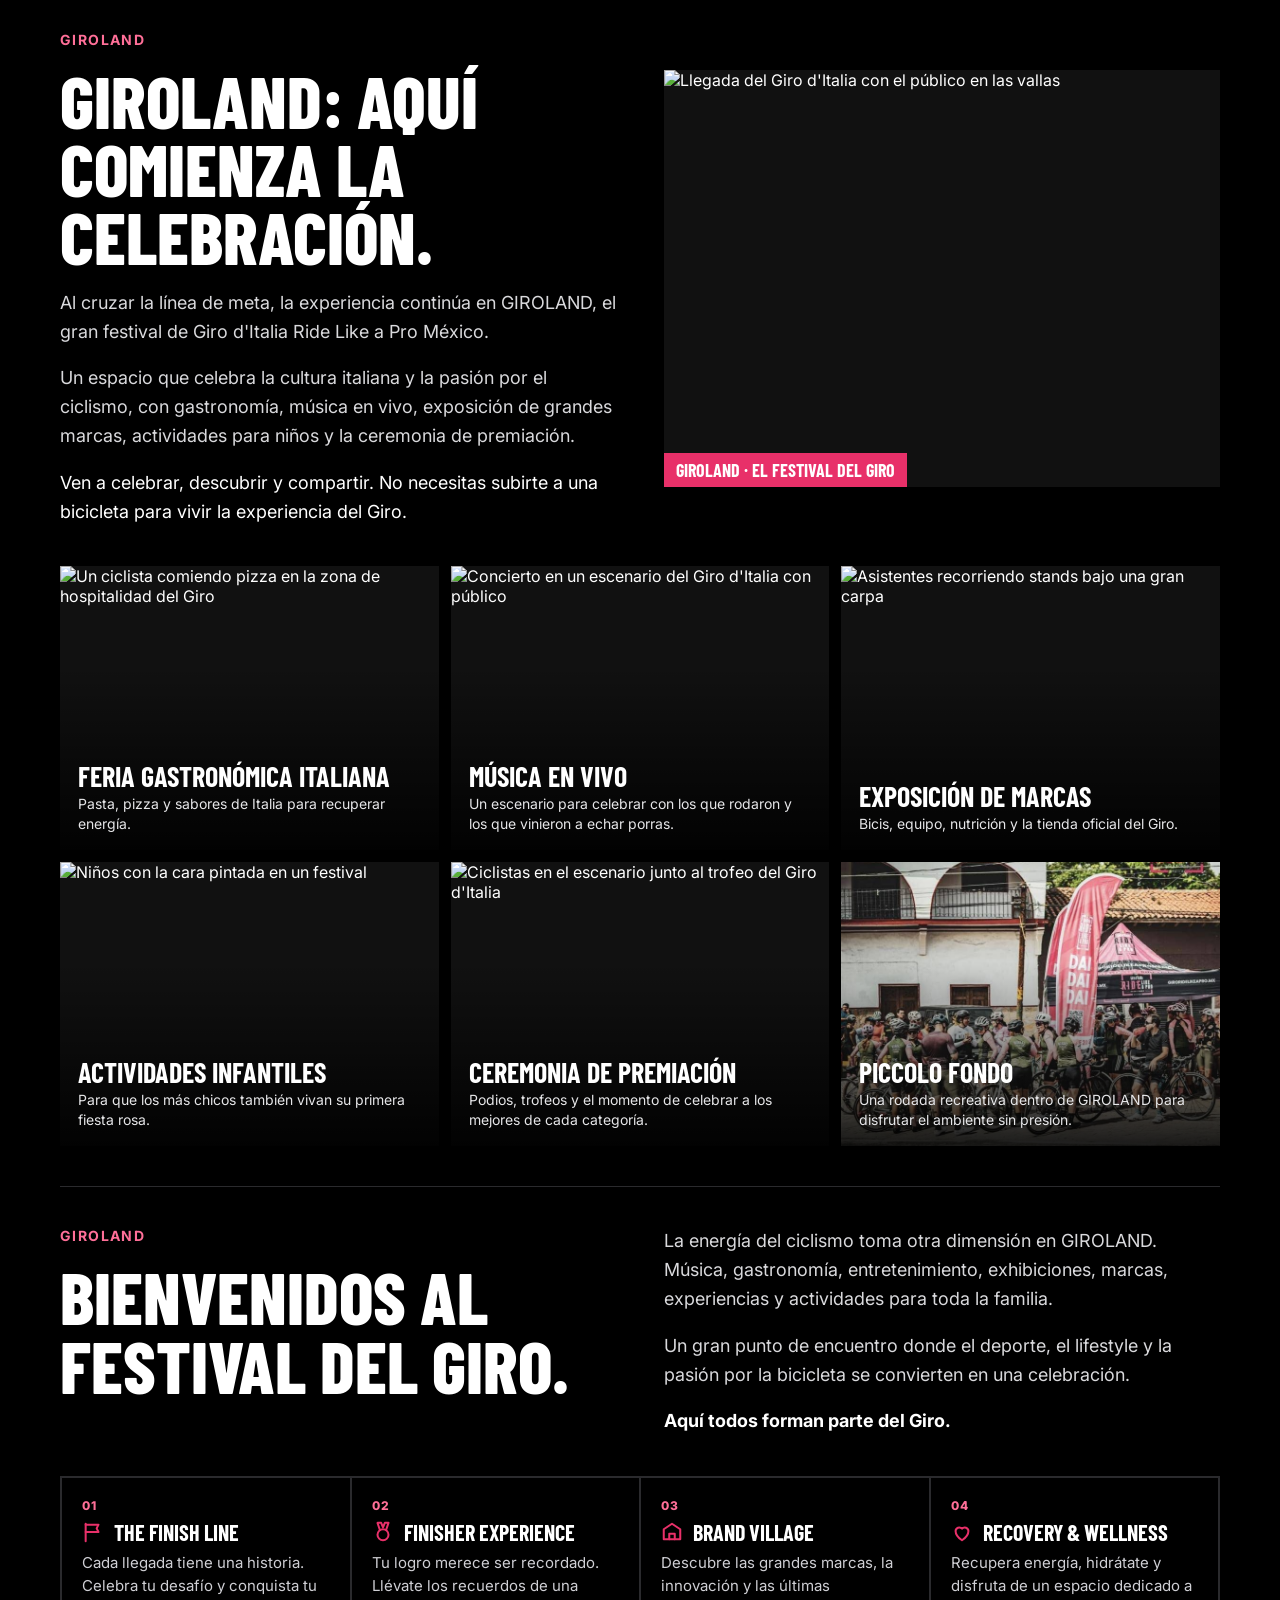
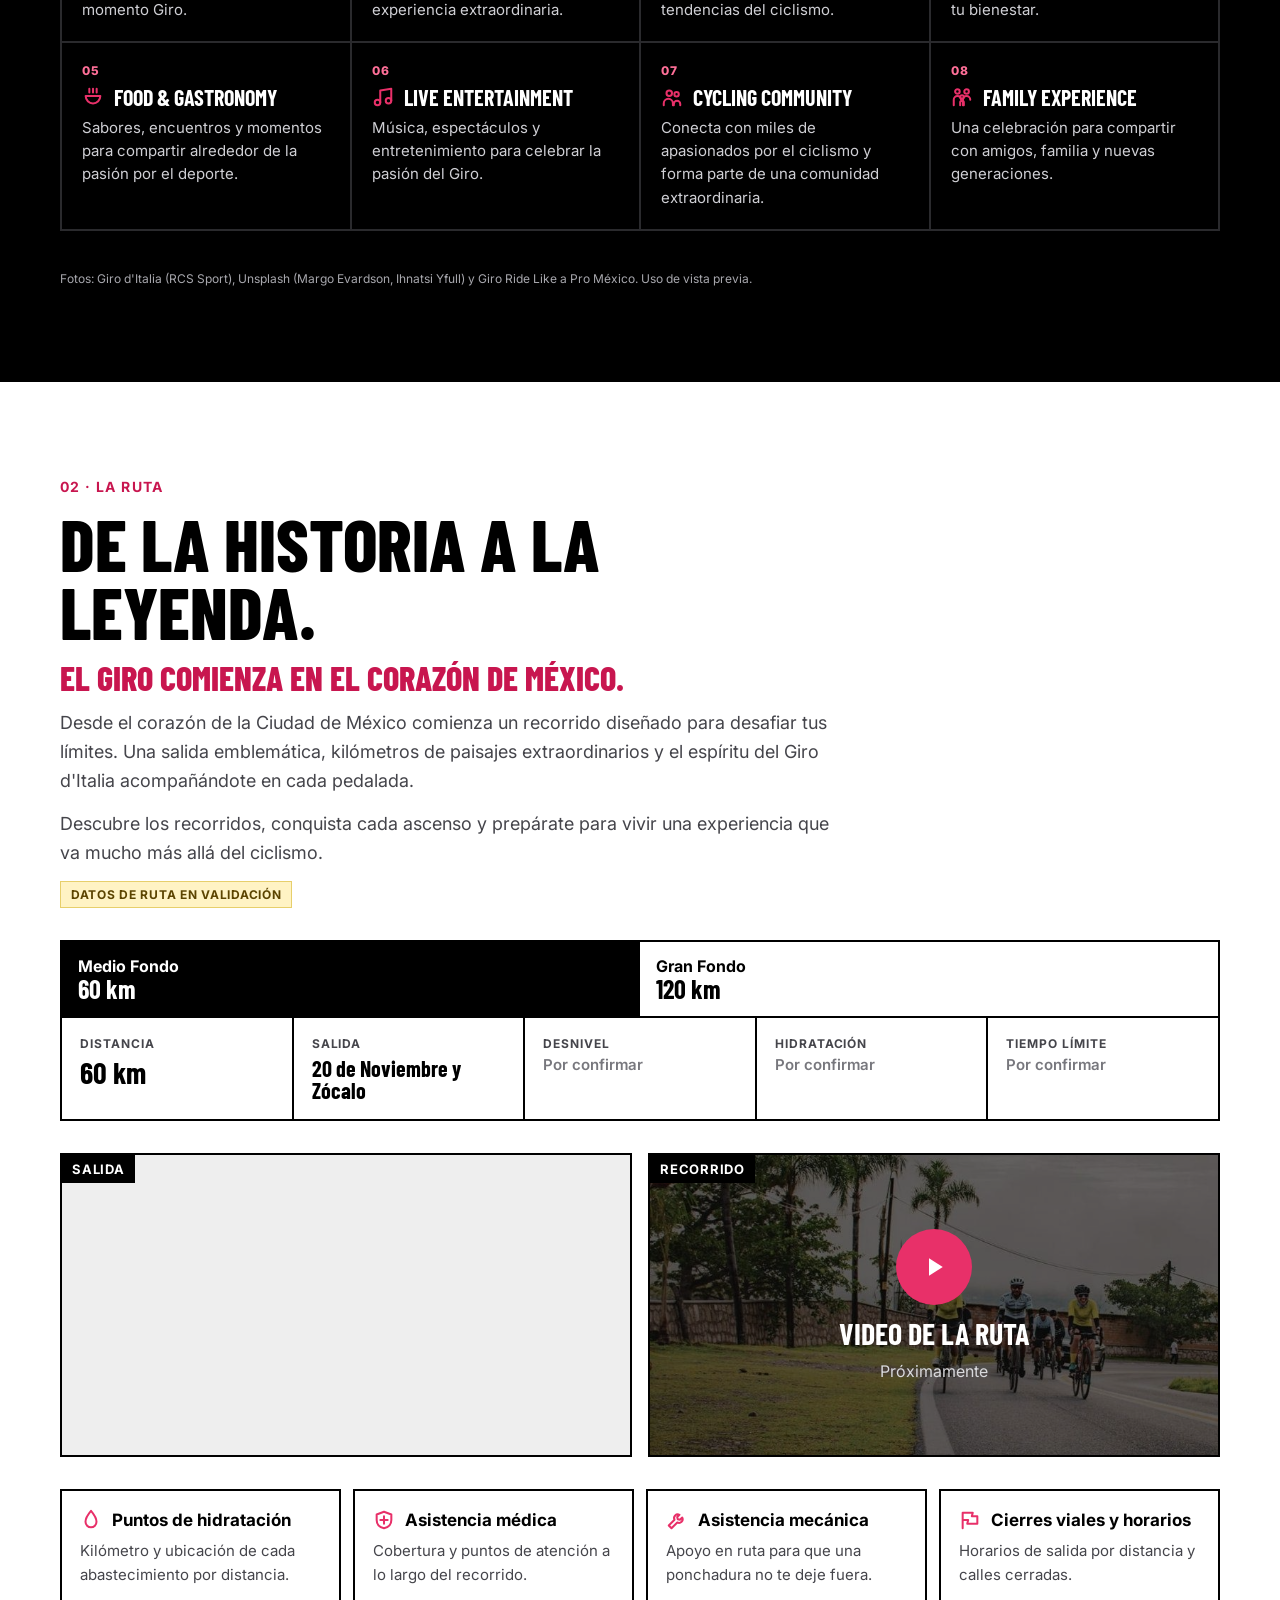
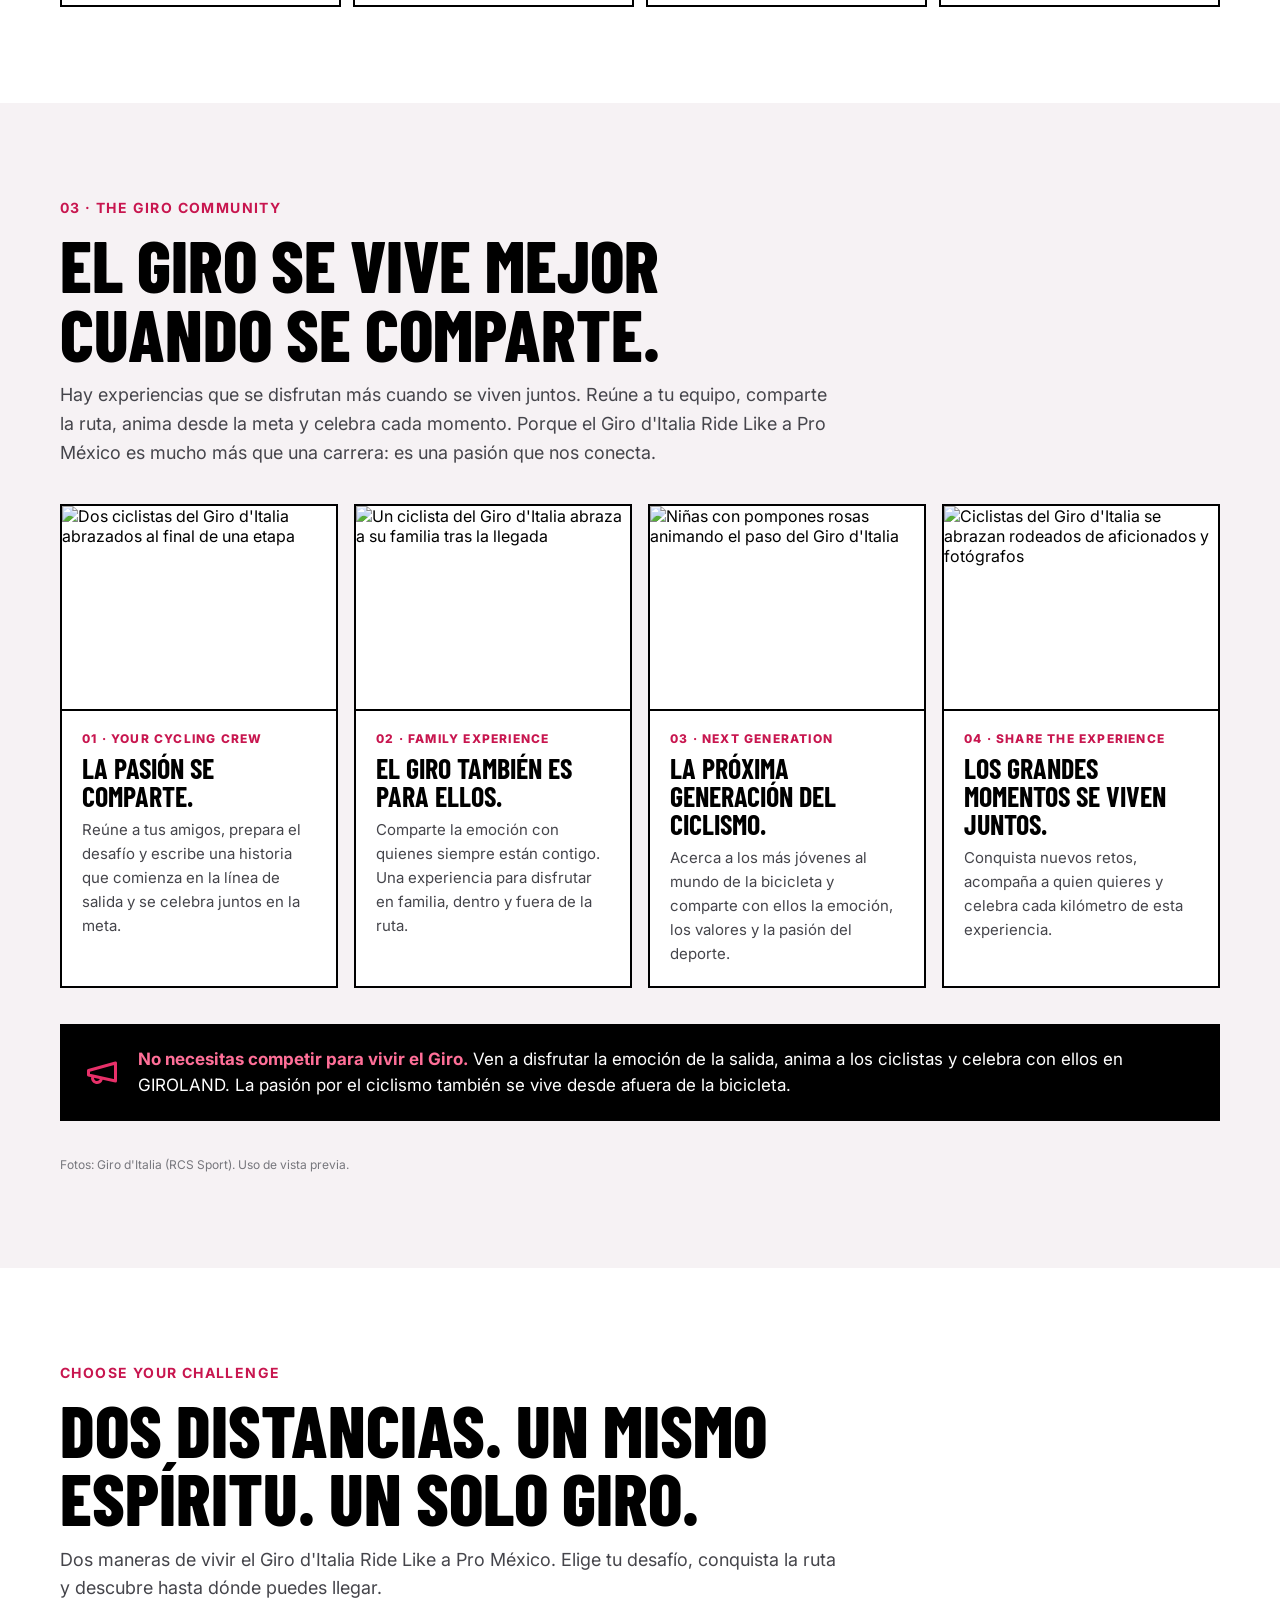
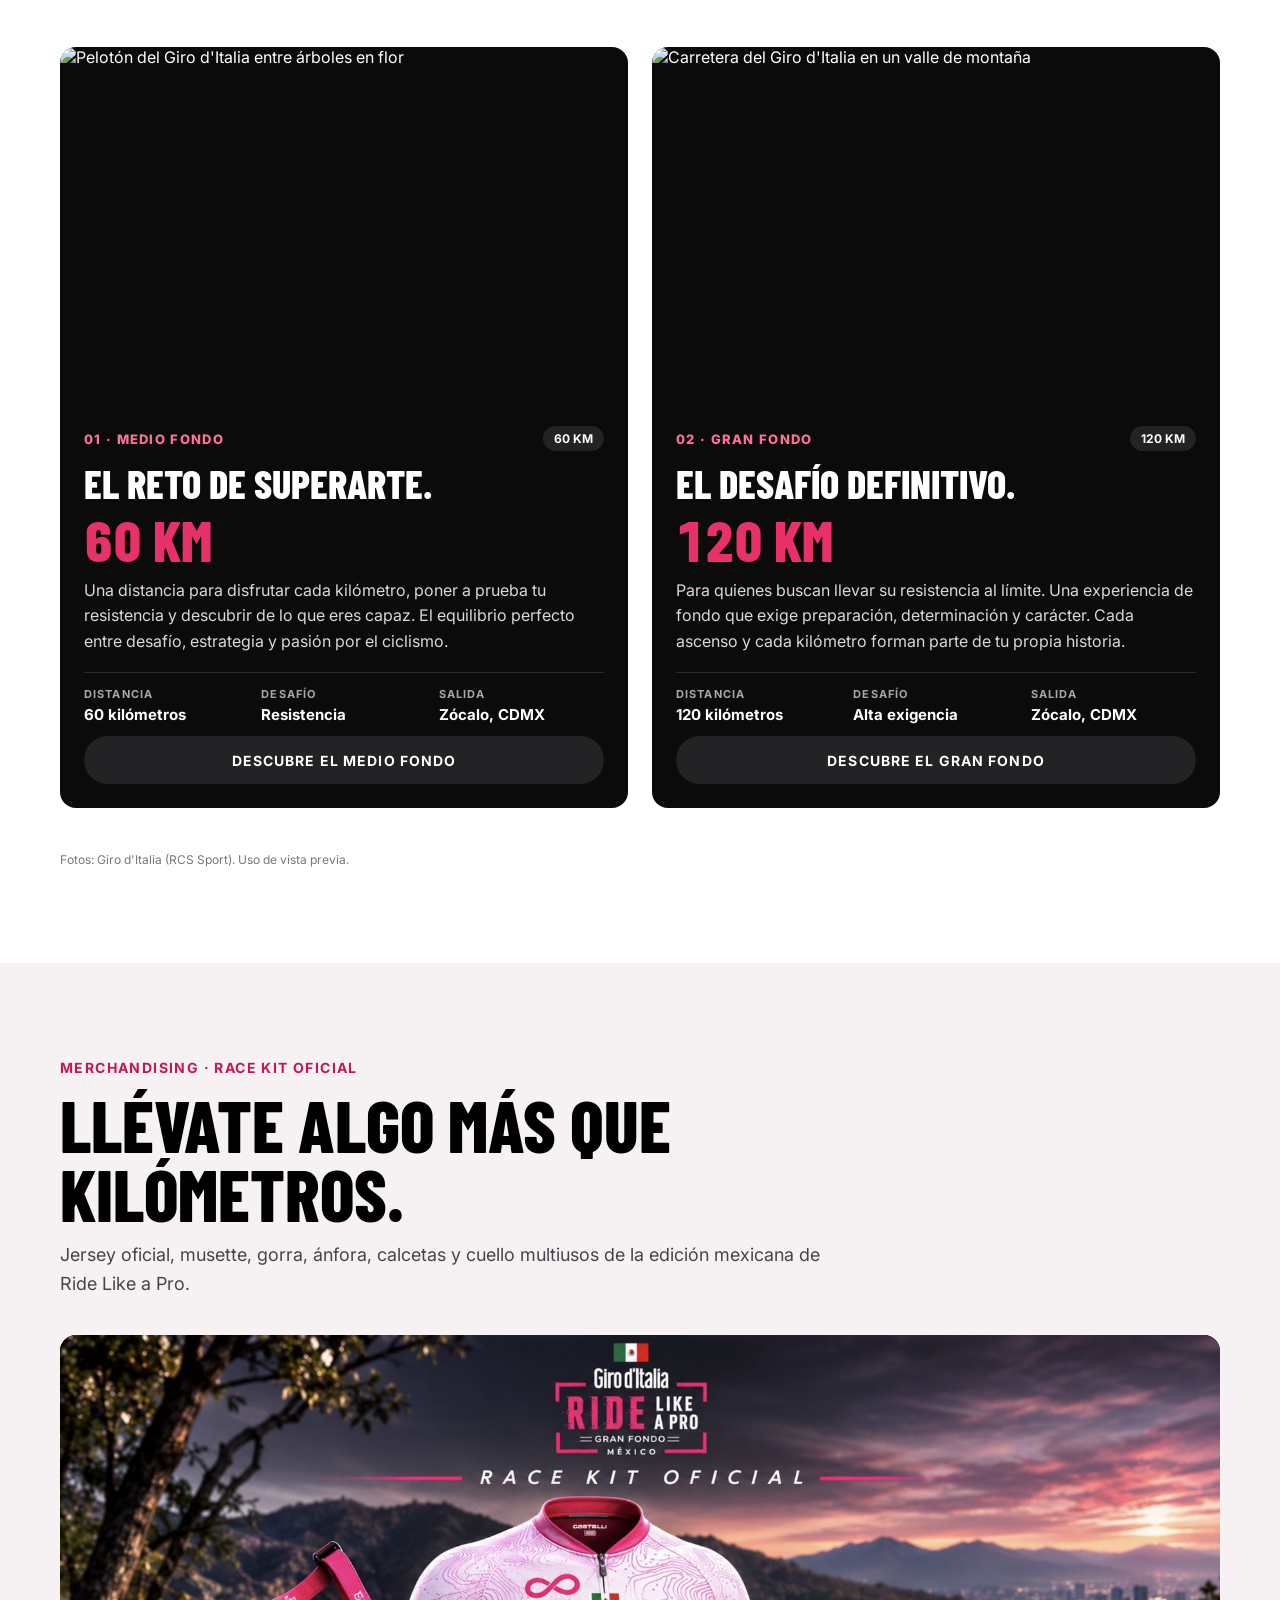
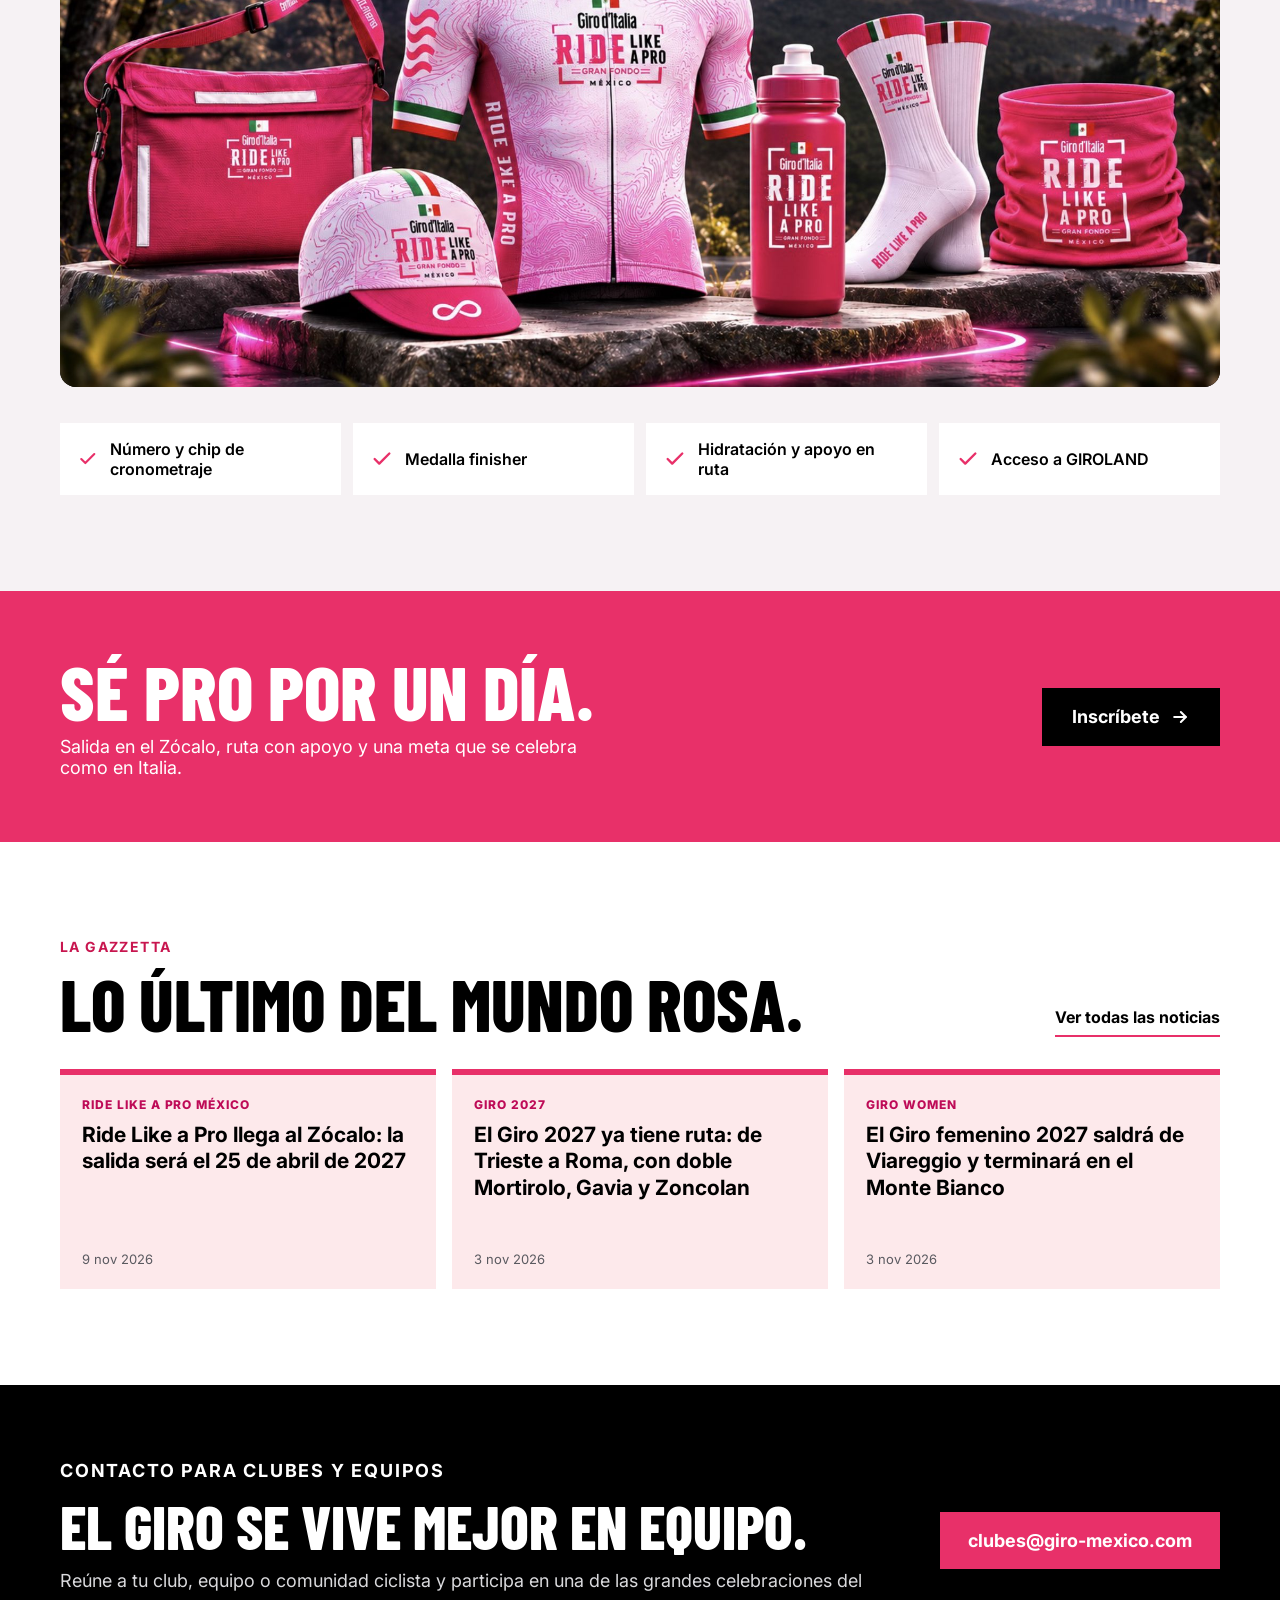
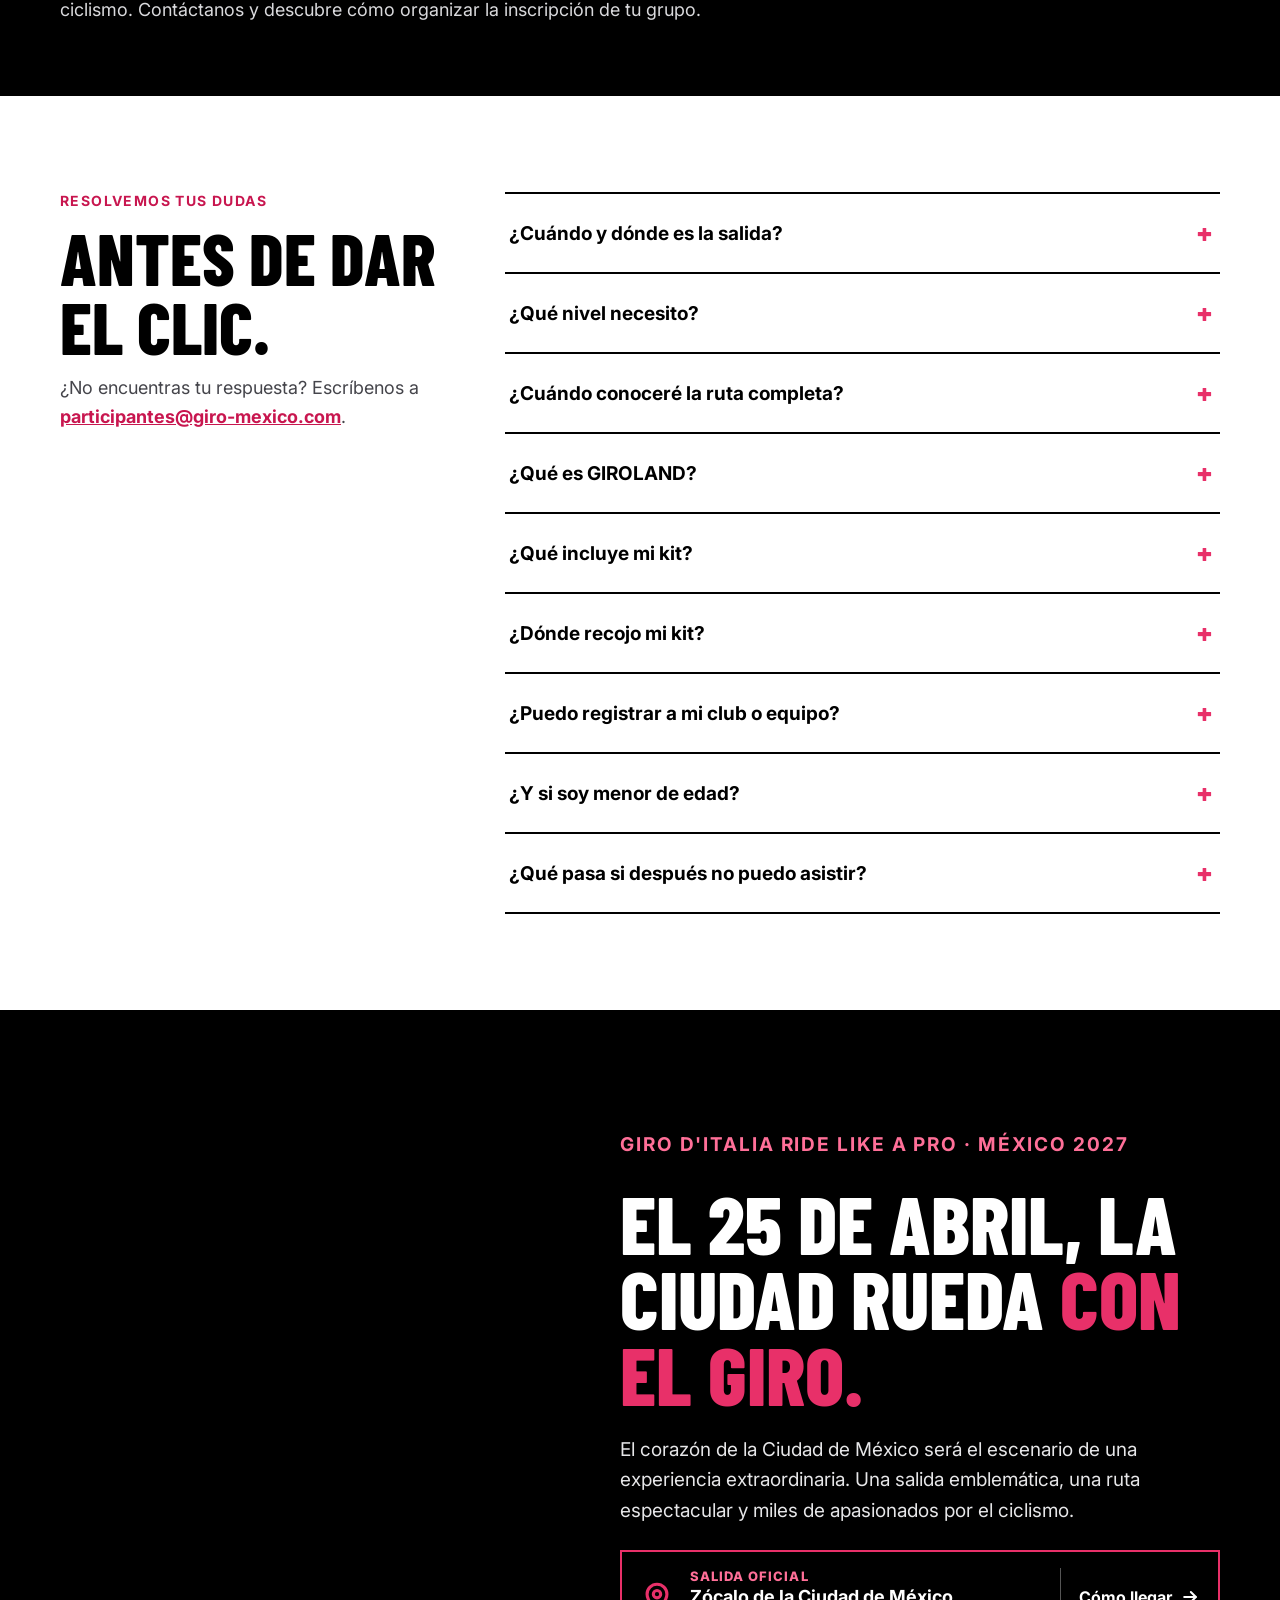
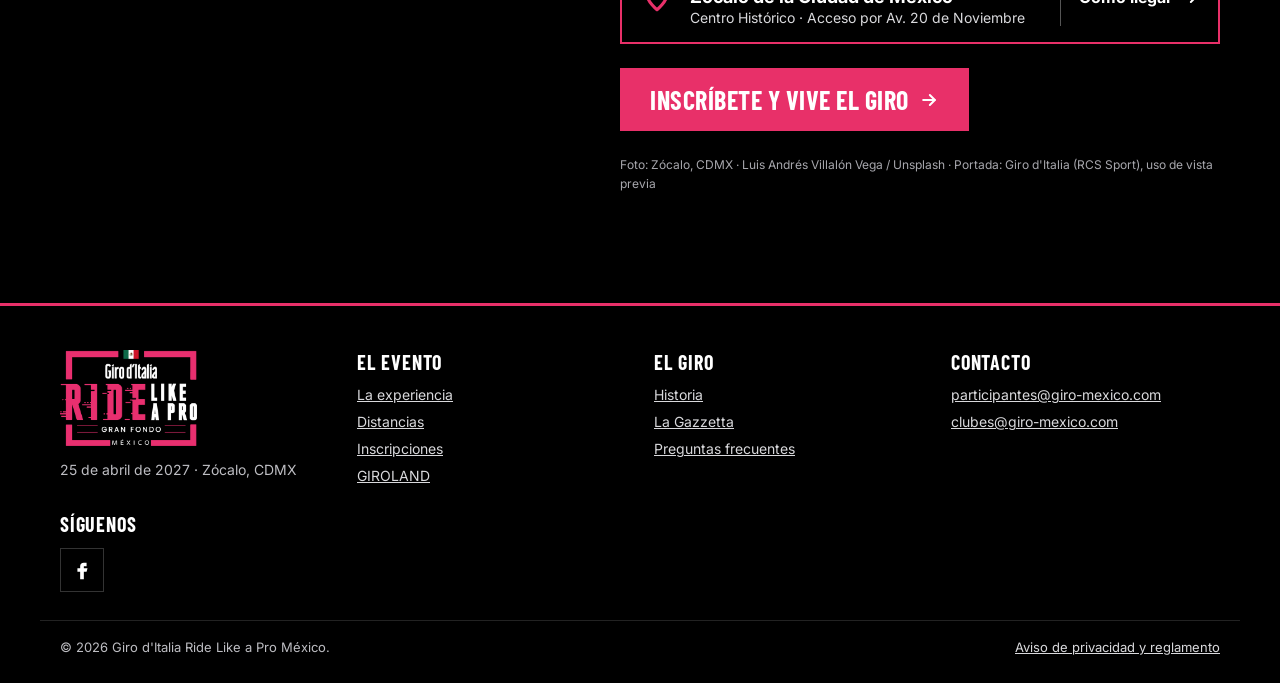
==== commit c1800c2f: "Ticker: fecha 25 · 04 · 2027 Co-Authored-By: Claude Opus 5.5 <noreply@anthropic.com> Claude-Session:" ====
--- a/index.html
+++ b/index.html
@@ -316,8 +316,8 @@
 
   <div class="ticker" aria-hidden="true">
     <div class="ticker-track">
-      <span>Be the Maglia Rosa</span><b></b><span>28 · 02 · 2027</span><b></b><span>Zócalo · CDMX</span><b></b><span>60 · 120 km</span><b></b><span>GIROLAND</span><b></b>
-      <span>Be the Maglia Rosa</span><b></b><span>28 · 02 · 2027</span><b></b><span>Zócalo · CDMX</span><b></b><span>60 · 120 km</span><b></b><span>GIROLAND</span><b></b>
+      <span>Be the Maglia Rosa</span><b></b><span>25 · 04 · 2027</span><b></b><span>Zócalo · CDMX</span><b></b><span>60 · 120 km</span><b></b><span>GIROLAND</span><b></b>
+      <span>Be the Maglia Rosa</span><b></b><span>25 · 04 · 2027</span><b></b><span>Zócalo · CDMX</span><b></b><span>60 · 120 km</span><b></b><span>GIROLAND</span><b></b>
     </div>
   </div>
 
